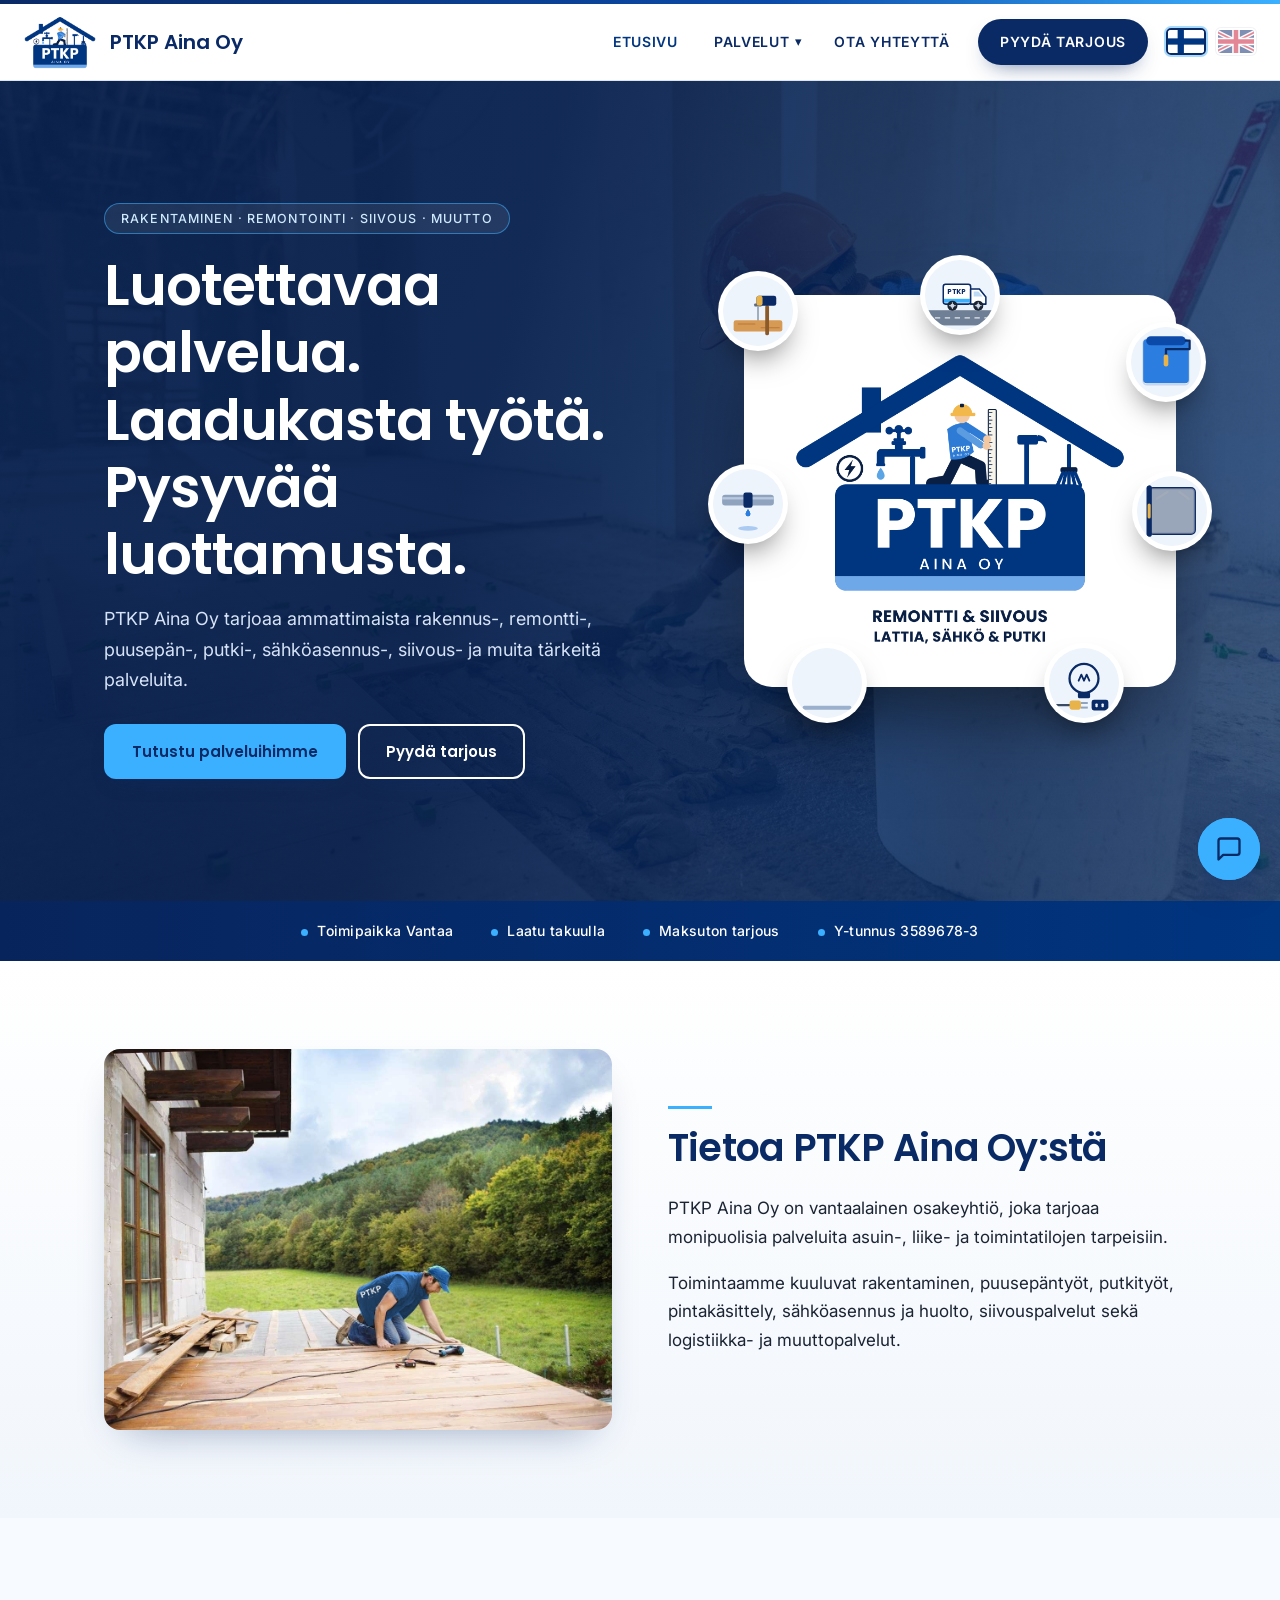
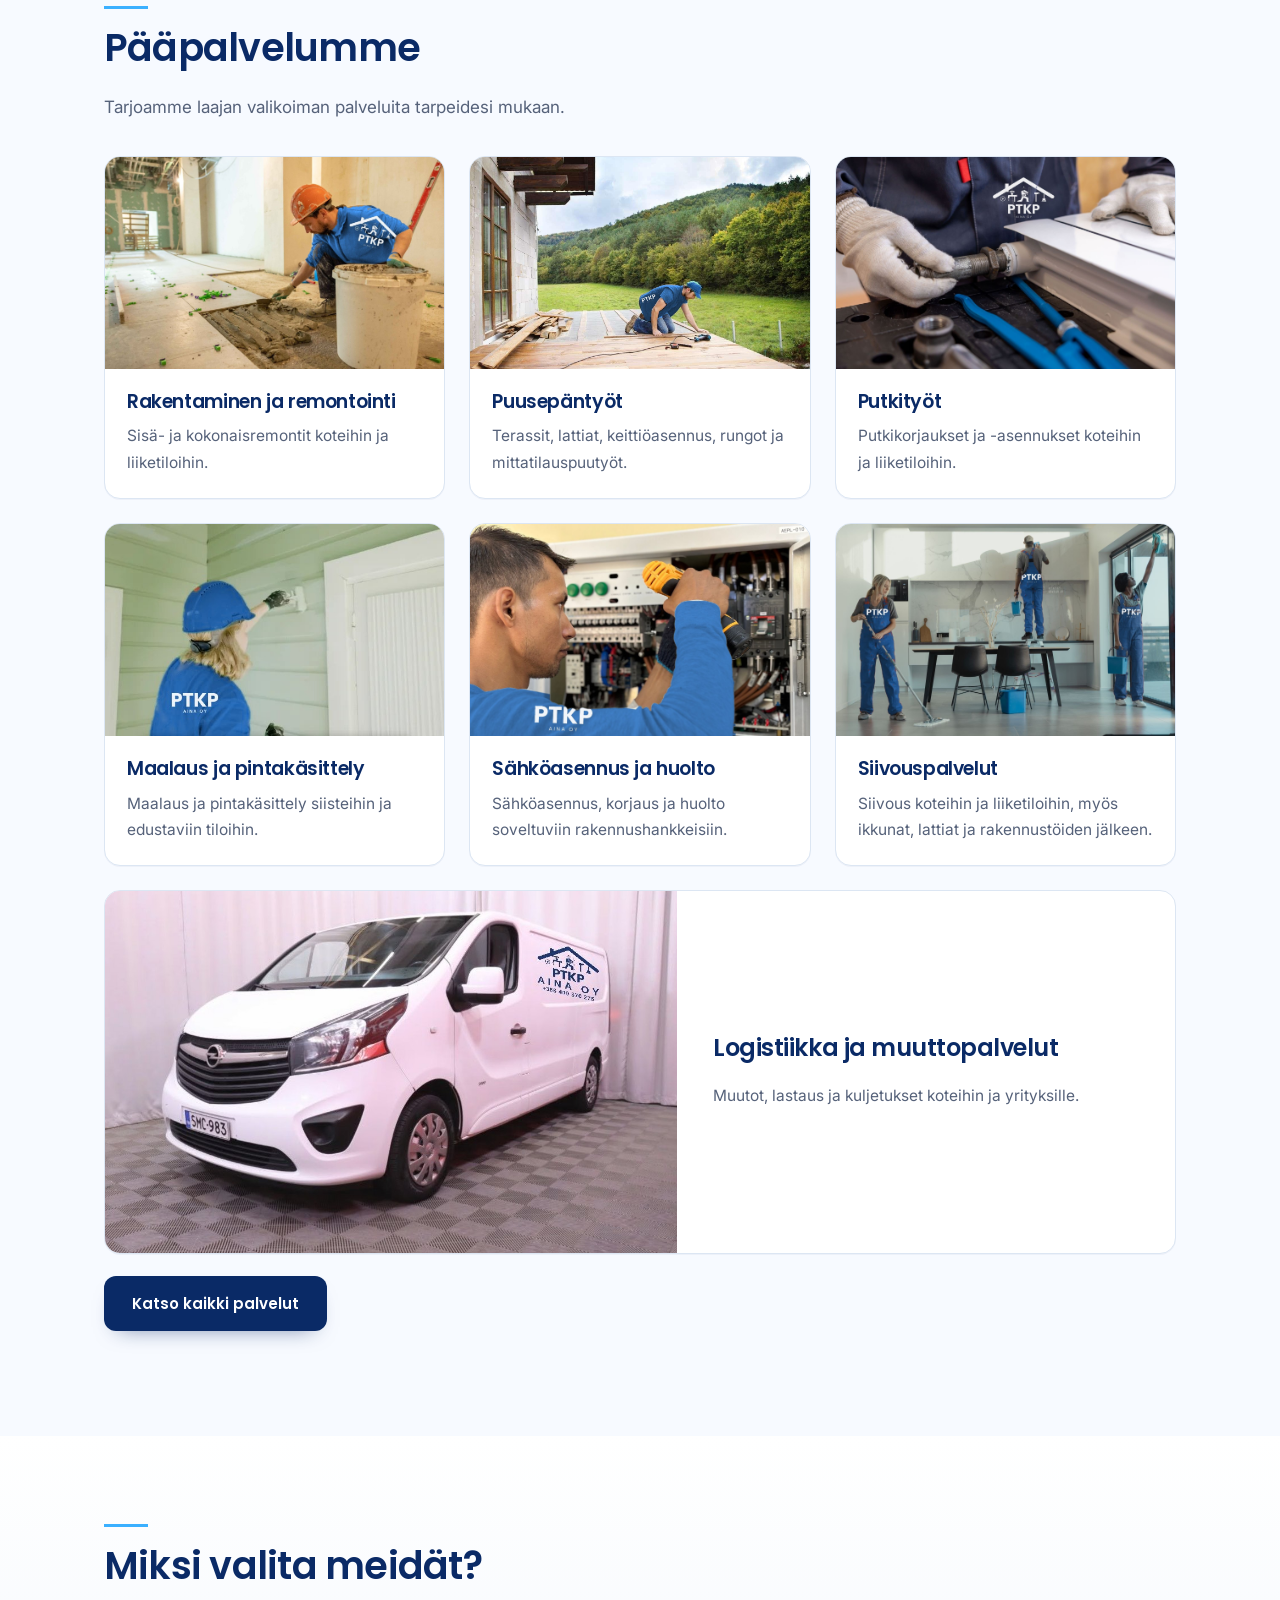
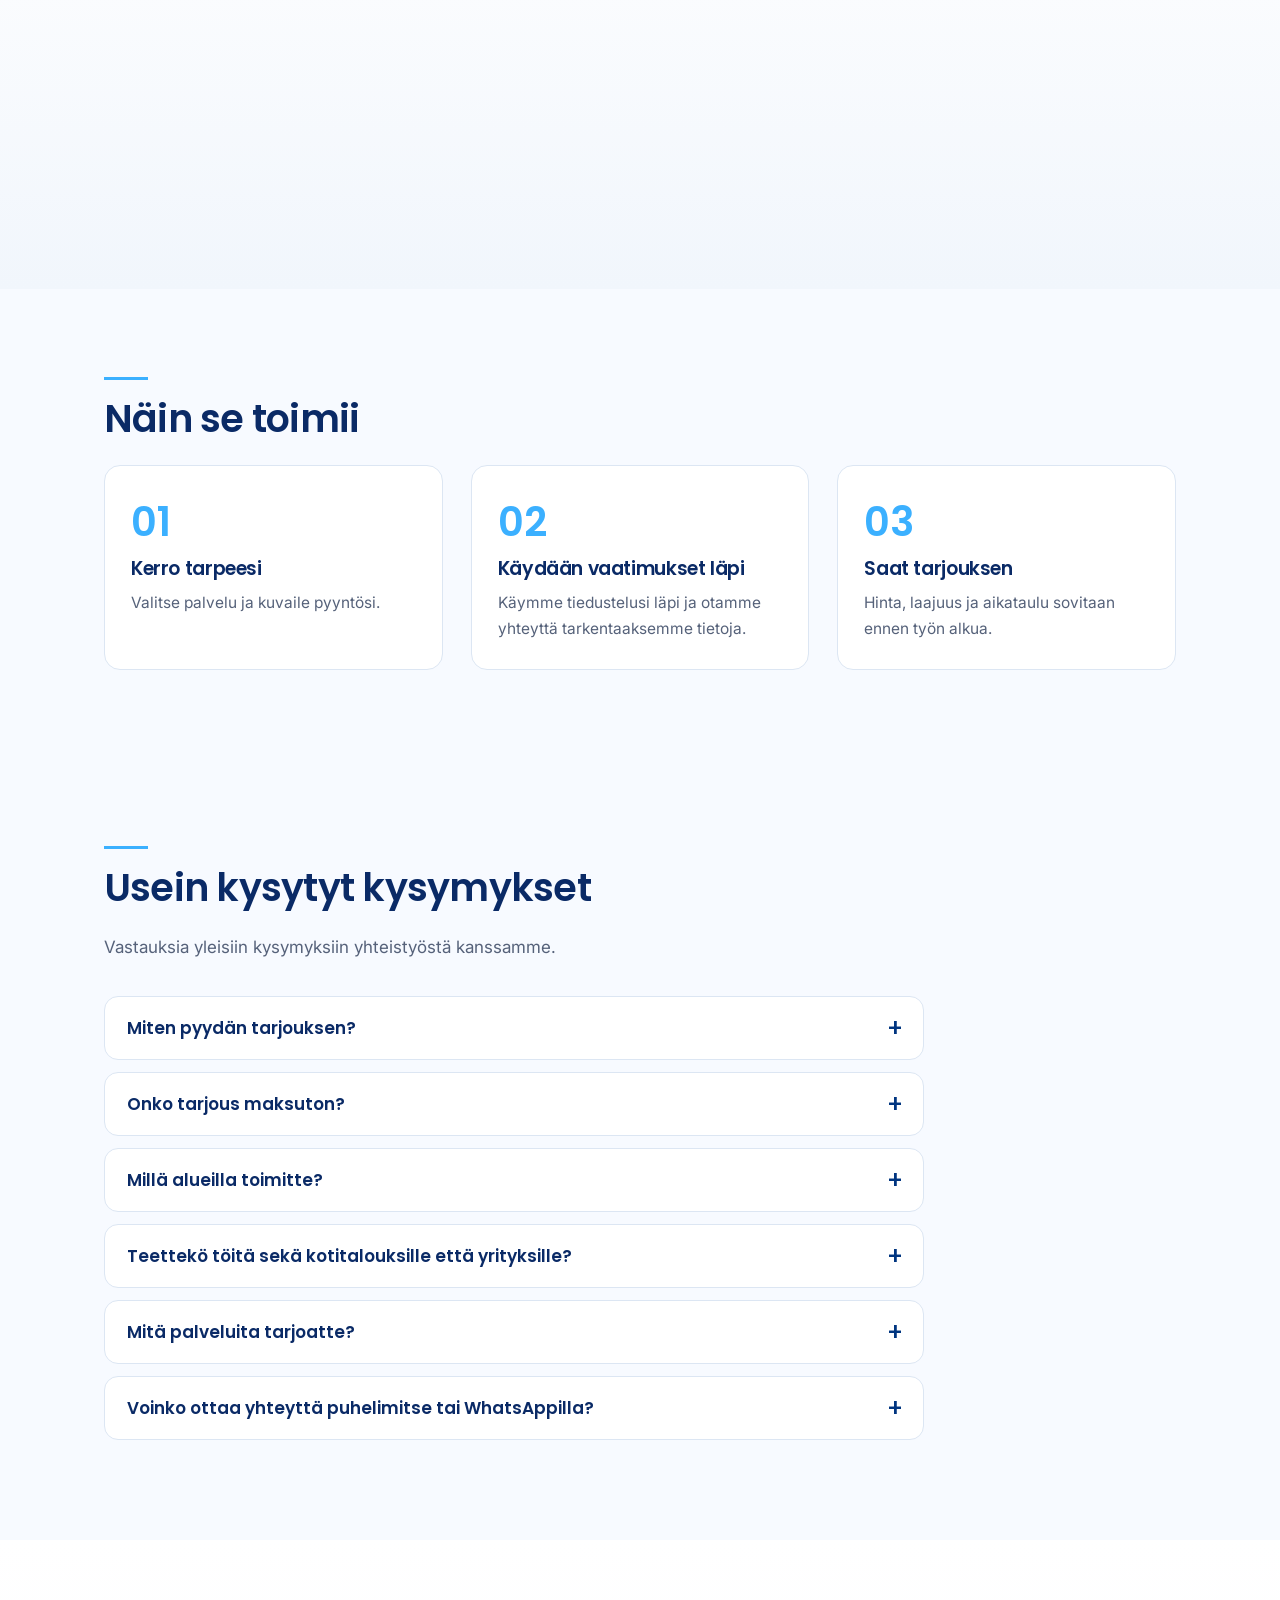
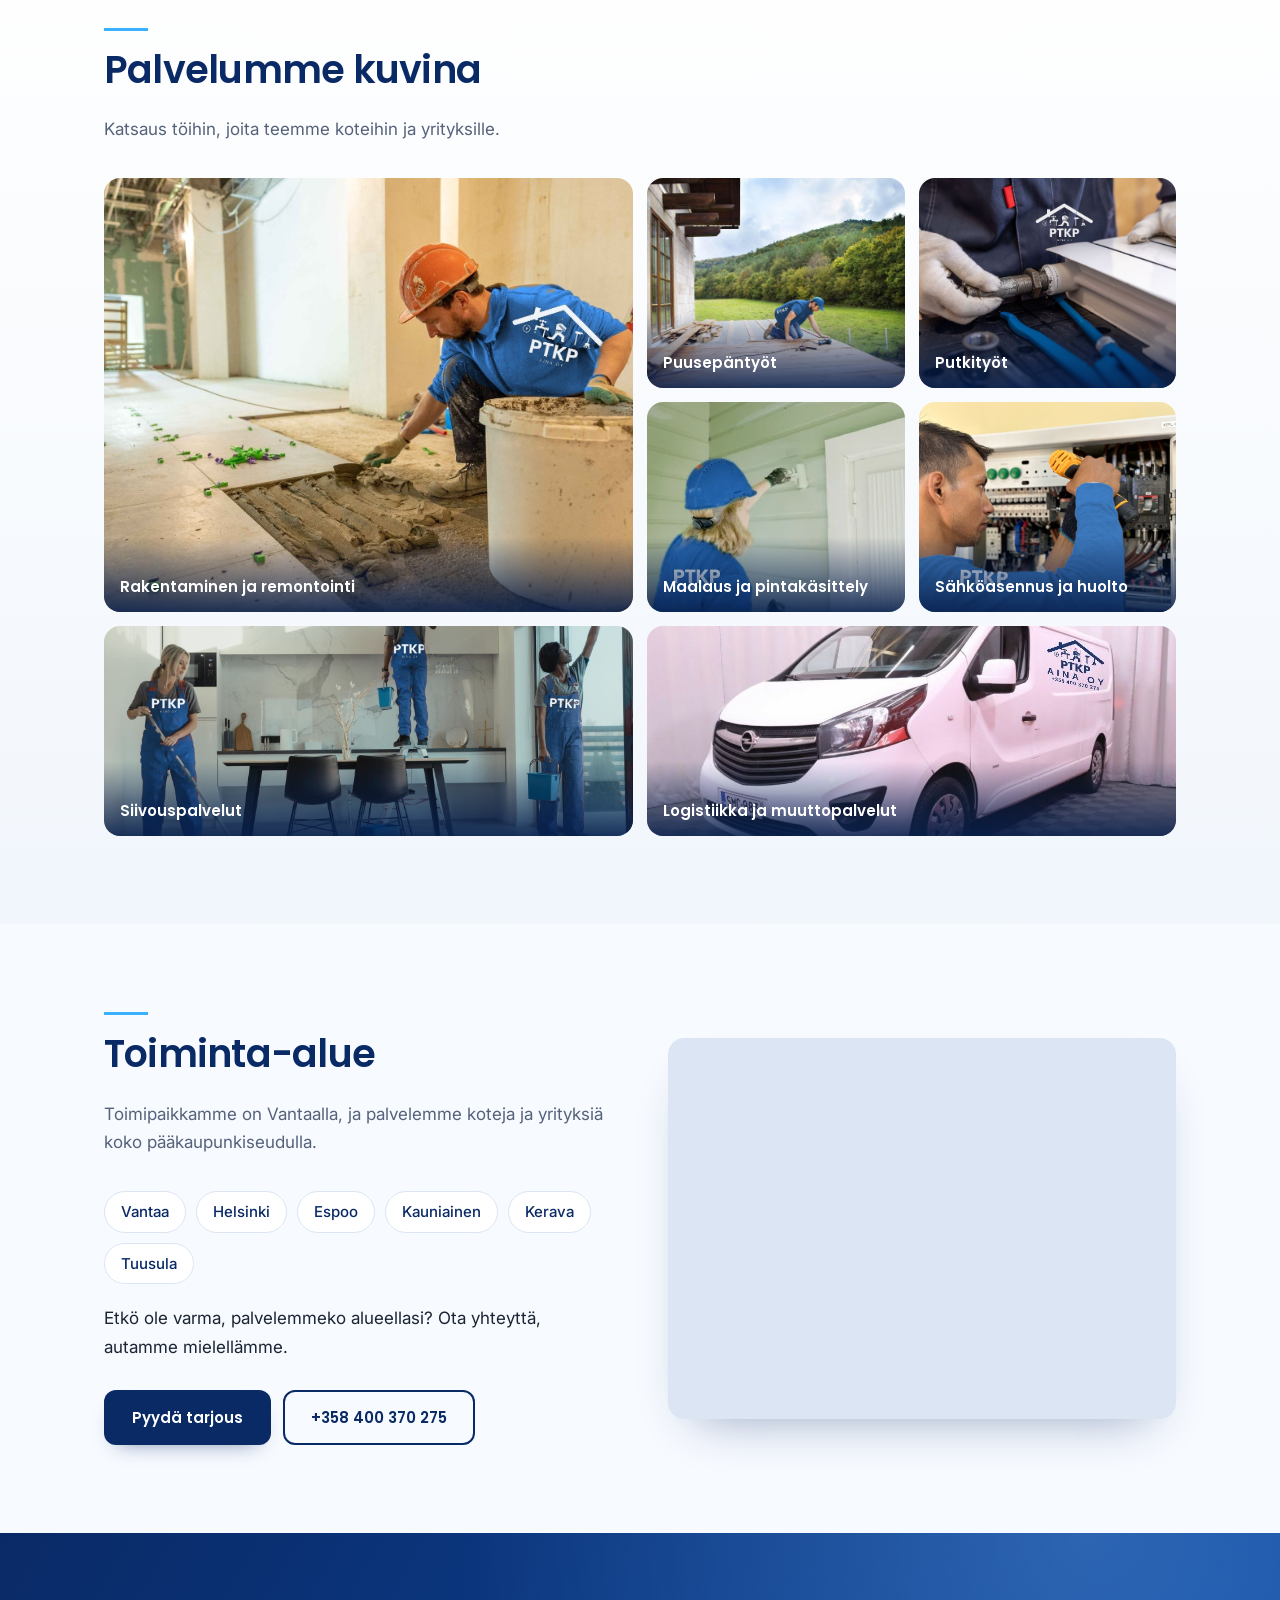
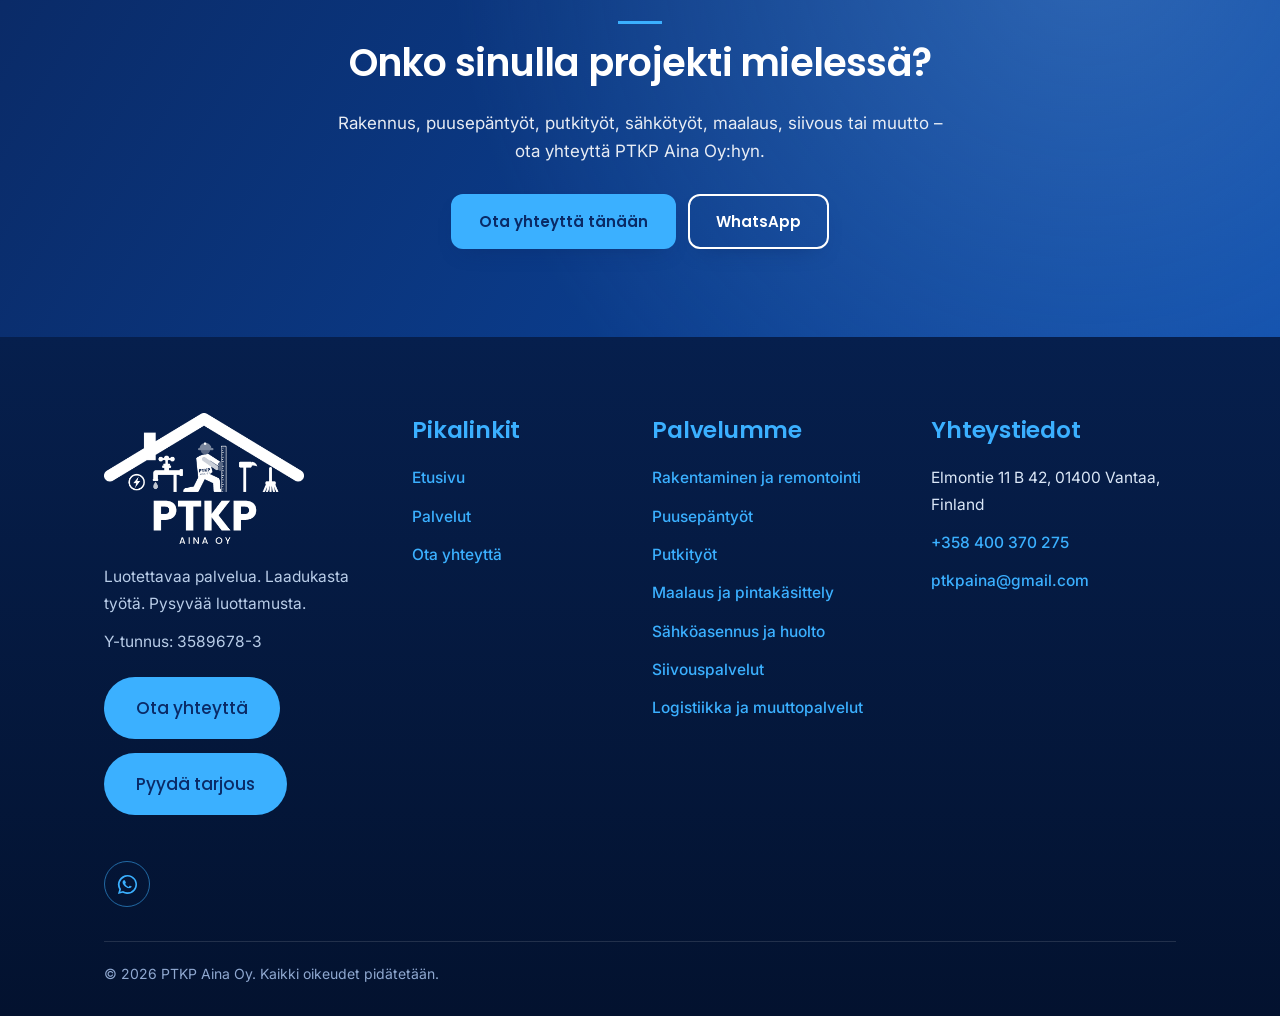
==== index.html @ 56deba2f "Header: back to white bar with blue text, keep uppercase menu, arrows and flag switch Co-Authored-By" ====
<!DOCTYPE html>
<html lang="en"><head><meta charset="utf-8"><meta name="viewport" content="width=device-width, initial-scale=1">
<title>Remontti ja siivous Vantaa – PTKP Aina Oy | Renovation &amp; Cleaning</title><meta name="description" content="PTKP Aina Oy tarjoaa remontti-, puusepän-, putki-, sähkö-, maalaus-, siivous- ja muuttopalveluita Vantaalla ja pääkaupunkiseudulla. Maksuton tarjous. Renovation, plumbing, electrical, cleaning and moving services in Vantaa, Finland.">
<link rel="preconnect" href="https://fonts.googleapis.com"><link rel="preconnect" href="https://fonts.gstatic.com" crossorigin>
<link rel="stylesheet" href="https://fonts.googleapis.com/css2?family=Inter:wght@400;500;600&family=Poppins:wght@500;600&display=swap">
<meta name="theme-color" content="#0A2A66"><script type="application/ld+json">{"@context":"https://schema.org","@type":"GeneralContractor","name":"PTKP Aina Oy","description":"Construction, renovation, carpentry, plumbing, electrical installation, painting and cleaning services in Vantaa, Finland.","telephone":"+358400370275","email":"ptkpaina@gmail.com","identifier":"3589678-3","address":{"@type":"PostalAddress","streetAddress":"Elmontie 11 B 42","postalCode":"01400","addressLocality":"Vantaa","addressCountry":"FI"},"areaServed":["Vantaa","Helsinki","Espoo","Kauniainen","Kerava","Tuusula"]}</script>
<meta property="og:type" content="website"><meta property="og:title" content="Remontti ja siivous Vantaa – PTKP Aina Oy | Renovation &amp; Cleaning"><meta property="og:description" content="PTKP Aina Oy tarjoaa remontti-, puusepän-, putki-, sähkö-, maalaus-, siivous- ja muuttopalveluita Vantaalla ja pääkaupunkiseudulla. Maksuton tarjous. Renovation, plumbing, electrical, cleaning and moving services in Vantaa, Finland."><meta property="og:image" content="images/ptkp-logo.png">
<script type="application/ld+json">{"@context": "https://schema.org", "@type": "FAQPage", "mainEntity": [{"@type": "Question", "name": "How do I request a quote?", "acceptedAnswer": {"@type": "Answer", "text": "Fill in the enquiry form, call us or message us on WhatsApp. We review your request and contact you to clarify the details."}}, {"@type": "Question", "name": "Is the quotation free?", "acceptedAnswer": {"@type": "Answer", "text": "Yes, quotations are free of charge. Pricing, scope and availability are agreed before work starts."}}, {"@type": "Question", "name": "Which areas do you serve?", "acceptedAnswer": {"@type": "Answer", "text": "We are based in Vantaa and serve homes and businesses across the Helsinki metropolitan area. Not sure about your location? Just ask."}}, {"@type": "Question", "name": "Do you work for homes and for businesses?", "acceptedAnswer": {"@type": "Answer", "text": "Yes. We carry out work for private homes as well as business premises."}}, {"@type": "Question", "name": "Which services do you offer?", "acceptedAnswer": {"@type": "Answer", "text": "Construction and renovation, carpentry, plumbing, painting and surface finishing, electrical installation and maintenance, cleaning services, and logistics and moving."}}, {"@type": "Question", "name": "Can I contact you by phone or WhatsApp?", "acceptedAnswer": {"@type": "Answer", "text": "Yes. You can call or message us on +358 400 370 275, or send an email to ptkpaina@gmail.com."}}]}</script><link rel="icon" href="images/ptkp-logo-icon.png" type="image/png"><link rel="stylesheet" href="css/style.css"></head><body><header class="site-header"><div class="wrap bar"><a class="brand" href="index.html"><img src="images/ptkp-logo-icon.png" alt="PTKP Aina Oy logo"><span>PTKP Aina Oy<small>Remontti, siivous &amp; muutto</small></span></a>
<button class="menu" aria-label="Menu" aria-expanded="false">☰</button>
<nav class="nav"><a href="index.html" class="on">Home</a><div class="dd"><a href="services.html">Services</a><button type="button" class="dd-b" aria-label="Services menu" aria-expanded="false">&#9662;</button><div class="dd-menu"><a href="construction.html">Construction &amp; Renovation</a><a href="carpentry.html">Carpentry</a><a href="plumbing.html">Plumbing</a><a href="painting.html">Painting &amp; Surface Finishing</a><a href="electrical.html">Electrical Installation &amp; Maintenance</a><a href="cleaning.html">Cleaning Services</a><a href="logistics.html">Logistics &amp; Moving</a></div></div><a href="contact.html">Contact Us</a><a class="hphone" href="tel:+358400370275">+358 400 370 275</a><a class="cta" href="contact.html">Request a Quote</a><span class="lang"><button type="button" data-lang="fi" aria-pressed="false" aria-label="Suomi" title="Suomi"><svg viewBox="0 0 36 22" preserveAspectRatio="xMidYMid slice" aria-hidden="true"><rect width="36" height="22" fill="#fff"/><rect x="10" width="6" height="22" fill="#003580"/><rect y="8" width="36" height="6" fill="#003580"/></svg></button><button type="button" data-lang="en" aria-pressed="true" aria-label="English" title="English"><svg viewBox="0 0 60 30" preserveAspectRatio="xMidYMid slice" aria-hidden="true"><rect width="60" height="30" fill="#012169"/><path d="M0 0l60 30M60 0L0 30" stroke="#fff" stroke-width="6"/><path d="M0 0l60 30M60 0L0 30" stroke="#C8102E" stroke-width="2.4"/><path d="M30 0v30M0 15h60" stroke="#fff" stroke-width="10"/><path d="M30 0v30M0 15h60" stroke="#C8102E" stroke-width="6"/></svg></button></span></nav></div></header>
<main><div class="hero-logo"><div class="wrap hl-grid"><div class="hl-text"><span class="eyebrow">Construction · Renovation · Cleaning · Moving</span><h1>Reliable Services. Quality Work. Lasting Trust.</h1><p>PTKP Aina Oy provides professional construction, renovation, carpentry, plumbing, electrical installation, cleaning and other essential services.</p><div class="btns"><a class="btn g" href="services.html">Explore Our Services</a><a class="btn o" href="contact.html">Request a Quote</a></div></div><div class="hl-stage"><span class="hl-glow"></span><div class="hl-card"><img class="logo-hero" src="images/ptkp-logo.png" alt="PTKP Aina Oy logo"></div><span class="hl-tile t1"><svg viewBox="-6 -6 92 92" aria-hidden="true"><g class="m"><g class="a cp-nail"><rect x="35" y="30" width="10" height="4" rx="1.2" fill="#5d6b80"/><rect x="38.8" y="33" width="2.4" height="21" fill="#9aa8bb"/></g>
<rect x="8" y="52" width="64" height="15" rx="3" fill="#d79a55"/><path d="M14 57h22M44 62h24" stroke="#b9783b" stroke-width="1.4" stroke-linecap="round"/>
<g class="a cp-ham"><rect x="49.5" y="32" width="5" height="40" rx="2.5" fill="#8a5a2b"/><rect x="38" y="20" width="26" height="13" rx="3" fill="#0A2A66"/><rect x="38" y="20" width="8" height="13" rx="3" fill="#E8B34B"/></g></g></svg></span><span class="hl-tile t2"><svg viewBox="-6 -6 92 92" aria-hidden="true"><g class="m"><rect x="10" y="10" width="60" height="60" rx="5" fill="#f6f8fc" stroke="#c9d6ea" stroke-width="2"/>
<rect class="a pt-fill" x="10" y="10" width="60" height="58" rx="5" fill="#2b7de0"/>
<g class="a pt-roll"><rect x="14" y="6" width="52" height="12" rx="6" fill="#0b4aa8"/><path d="M66 12h5v11H40v7" fill="none" stroke="#0A2A66" stroke-width="3" stroke-linecap="round" stroke-linejoin="round"/><rect x="37" y="30" width="6" height="16" rx="3" fill="#E8B34B"/></g></g></svg></span><span class="hl-tile t3"><svg viewBox="-6 -6 92 92" aria-hidden="true"><g class="m"><g class="a pl-leak"><ellipse cx="40" cy="72" rx="13" ry="3" fill="#2b7de0" opacity=".35"/>
<path class="a pl-d1" d="M40 47c0 0-3 4-3 6.2a3 3 0 0 0 6 0c0-2.2-3-6.2-3-6.2z" fill="#2b7de0"/><path class="a pl-d2" d="M40 47c0 0-3 4-3 6.2a3 3 0 0 0 6 0c0-2.2-3-6.2-3-6.2z" fill="#2b7de0"/><path class="a pl-d3" d="M40 47c0 0-3 4-3 6.2a3 3 0 0 0 6 0c0-2.2-3-6.2-3-6.2z" fill="#2b7de0"/></g>
<rect x="6" y="28" width="68" height="14" rx="4" fill="#8fa3be"/><rect x="6" y="31" width="68" height="3" fill="#b8c8de"/><rect x="34" y="25" width="12" height="20" rx="3" fill="#0A2A66"/>
<g class="a pl-wr"><rect x="36.5" y="6" width="7" height="29" rx="3.5" fill="#E8B34B"/><circle cx="40" cy="35" r="9" fill="#E8B34B"/><circle cx="40" cy="35" r="3.6" fill="#eef4fc"/></g>
<path class="a pl-ck" d="M24 58l11 11 22-24" fill="none" stroke="#1fa855" stroke-width="7" stroke-linecap="round" stroke-linejoin="round"/></g></svg></span><span class="hl-tile t4"><svg viewBox="-6 -6 92 92" aria-hidden="true"><g class="m"><rect x="10" y="10" width="60" height="60" rx="5" fill="#cfe3fa" stroke="#0A2A66" stroke-width="3"/><path d="M20 24l14-9M50 15l12 9" stroke="#fff" stroke-width="3" stroke-linecap="round" opacity=".8"/>
<rect class="a cl-dirt" x="10" y="10" width="60" height="60" rx="5" fill="#8c97a8" opacity=".8"/>
<g class="a cl-sq"><rect x="6.5" y="6" width="7" height="68" rx="3.5" fill="#0A2A66"/><rect x="8" y="30" width="4" height="20" rx="2" fill="#E8B34B"/></g>
<path class="a cl-s1" d="M26 18l2.8 7.2 7.2 2.8-7.2 2.8-2.8 7.2-2.8-7.2-7.2-2.8 7.2-2.8z" fill="#E8B34B"/><path class="a cl-s2" d="M54 39l3.6 9.4 9.4 3.6-9.4 3.6-3.6 9.4-3.6-9.4-9.4-3.6 9.4-3.6z" fill="#E8B34B"/><path class="a cl-s3" d="M56 17l2.0 5.0 5.0 2.0-5.0 2.0-2.0 5.0-2.0-5.0-5.0-2.0 5.0-2.0z" fill="#fff"/></g></svg></span><span class="hl-tile t5"><svg viewBox="-6 -6 92 92" aria-hidden="true"><g class="m"><rect x="8" y="70" width="64" height="5" rx="2" fill="#9ab0cc"/><rect class="a br b0" x="14" y="60" width="16" height="9" rx="1.5" fill="#d4694a"/><rect class="a br b1" x="31.5" y="60" width="16" height="9" rx="1.5" fill="#d4694a"/><rect class="a br b2" x="49" y="60" width="16" height="9" rx="1.5" fill="#d4694a"/><rect class="a br b3" x="14" y="50" width="7.5" height="9" rx="1.5" fill="#d4694a"/><rect class="a br b4" x="22.5" y="50" width="16" height="9" rx="1.5" fill="#d4694a"/><rect class="a br b5" x="40" y="50" width="16" height="9" rx="1.5" fill="#d4694a"/><rect class="a br b6" x="57.5" y="50" width="8.5" height="9" rx="1.5" fill="#d4694a"/><rect class="a br b7" x="14" y="40" width="16" height="9" rx="1.5" fill="#d4694a"/><rect class="a br b8" x="31.5" y="40" width="16" height="9" rx="1.5" fill="#d4694a"/><rect class="a br b9" x="49" y="40" width="16" height="9" rx="1.5" fill="#d4694a"/><path class="a rn-roof" d="M9 41L40 14l31 27z" fill="#0A2A66" stroke="#0A2A66" stroke-width="2" stroke-linejoin="round"/><rect class="a rn-door" x="35" y="52" width="10" height="18" rx="2" fill="#E8B34B"/></g></svg></span><span class="hl-tile t6"><svg viewBox="-6 -6 92 92" aria-hidden="true"><g class="m"><circle class="a el-glow" cx="40" cy="34" r="29" fill="#ffe27a" opacity="0"/>
<g class="a el-rays" stroke="#E8B34B" stroke-width="3" stroke-linecap="round" clip-path="inset(0)"><line x1="40" y1="34" x2="67.0" y2="34.0"/><line x1="40" y1="34" x2="63.4" y2="47.5"/><line x1="40" y1="34" x2="53.5" y2="57.4"/><line x1="40" y1="34" x2="40.0" y2="61.0"/><line x1="40" y1="34" x2="26.5" y2="57.4"/><line x1="40" y1="34" x2="16.6" y2="47.5"/><line x1="40" y1="34" x2="13.0" y2="34.0"/><line x1="40" y1="34" x2="16.6" y2="20.5"/><line x1="40" y1="34" x2="26.5" y2="10.6"/><line x1="40" y1="34" x2="40.0" y2="7.0"/><line x1="40" y1="34" x2="53.5" y2="10.6"/><line x1="40" y1="34" x2="63.4" y2="20.5"/></g>
<circle cx="40" cy="34" r="19" fill="#eef4fc" stroke="#0A2A66" stroke-width="3"/><circle class="a el-on" cx="40" cy="34" r="19" fill="#ffd84d"/>
<path d="M33 37l3.5-8 3.5 8 3.5-8 3.5 8" fill="none" stroke="#0A2A66" stroke-width="2.4" stroke-linecap="round" stroke-linejoin="round"/>
<rect x="32" y="52" width="16" height="8" rx="2" fill="#0A2A66"/>
<rect x="50" y="62" width="22" height="14" rx="3" fill="#0A2A66"/><rect x="55" y="67" width="3" height="5" rx="1" fill="#eef4fc"/><rect x="63" y="67" width="3" height="5" rx="1" fill="#eef4fc"/>
<g class="a el-plug"><path d="M-12 69H21" stroke="#3b4a63" stroke-width="3" stroke-linecap="round"/><rect x="21" y="63" width="15" height="12" rx="3" fill="#E8B34B"/><rect x="36" y="65" width="9" height="2.6" fill="#8fa3be"/><rect x="36" y="71" width="9" height="2.6" fill="#8fa3be"/></g>
<path class="a el-spark" d="M52 66l3-6 1 5 5-3-3 6 3 1-6 2z" fill="#E8B34B"/></g></svg></span><span class="hl-tile t7"><svg viewBox="-6 -6 92 92" aria-hidden="true"><g class="m">
<path class="a lg-speed" d="M-4 36h12M-6 44h10M-3 52h9" stroke="#9db6d6" stroke-width="2" stroke-linecap="round" fill="none"/>
<rect x="-6" y="60" width="92" height="20" fill="#6f7f96"/><path d="M-6 70h92" stroke="#fff" stroke-width="1.6" stroke-dasharray="7 6" opacity=".8"/>
<g class="a lg-van"><g transform="translate(12 0)">
<g class="a lg-box lg-b1"><rect x="13" y="38" width="11" height="11" rx="1.2" fill="#d9a066" stroke="#b9783b" stroke-width="1.2"/><path d="M18.5 38v11" stroke="#b9783b" stroke-width="1.4"/></g>
<g class="a lg-box lg-b2"><rect x="13" y="34" width="10" height="15" rx="1.2" fill="#e2b27b" stroke="#b9783b" stroke-width="1.2"/><path d="M18 34v15" stroke="#b9783b" stroke-width="1.4"/></g>
<rect x="6" y="26" width="36" height="26" rx="3" fill="#fff" stroke="#0A2A66" stroke-width="2"/>
<rect x="7" y="45" width="34" height="5" fill="#3bb0ff"/>
<text x="24" y="39" text-anchor="middle" font-family="Poppins,Arial,sans-serif" font-weight="700" font-size="9" fill="#0A2A66">PTKP</text>
<path d="M42 32h11.5l8.5 10.5V52H42z" fill="#fff" stroke="#0A2A66" stroke-width="2" stroke-linejoin="round"/>
<path d="M46 35.5h6.2l5.4 6.6H46z" fill="#bcd9f5"/>
<g class="a lg-w"><circle cx="18" cy="54" r="6.6" fill="#1b2433"/><circle cx="18" cy="54" r="2.6" fill="#cfd8e6"/><path d="M18 49.5v9M13.5 54h9" stroke="#cfd8e6" stroke-width="1.2"/></g>
<g class="a lg-w"><circle cx="52" cy="54" r="6.6" fill="#1b2433"/><circle cx="52" cy="54" r="2.6" fill="#cfd8e6"/><path d="M52 49.5v9M47.5 54h9" stroke="#cfd8e6" stroke-width="1.2"/></g>
</g></g></g></svg></span></div></div></div>
<div class="trust"><div class="wrap"><span>Based in Vantaa</span><span>Quality guaranteed</span><span>Free quotation</span><span>Business ID 3589678-3</span></div></div>
<section class="alt"><div class="wrap split"><img src="images/carpentry.jpg" alt="Carpenter building a terrace" loading="lazy"><div><h2>About PTKP Aina Oy</h2>
<p>PTKP Aina Oy is a Finnish limited liability company based in Vantaa, offering a diverse range of services to support residential, commercial and operational needs.</p>
<p>Our activities include construction, carpentry, plumbing, surface finishing, electrical installation and maintenance, cleaning services, and logistics and moving services.</p></div></div></section>
<section><div class="wrap"><h2>Our Main Services</h2><p class="lead">We provide a wide range of services to meet your needs.</p><div class="cards"><a class="card" href="construction.html" style="text-decoration:none"><img src="images/renovation.jpg" alt="Construction & Renovation" loading="lazy"><div class="body"><h3>Construction & Renovation</h3><p>Interior and full-home renovation for homes and business premises.</p></div></a><a class="card" href="carpentry.html" style="text-decoration:none"><img src="images/carpentry.jpg" alt="Carpentry" loading="lazy"><div class="body"><h3>Carpentry</h3><p>Terraces, decking, flooring, kitchen installation, framing and custom woodwork.</p></div></a><a class="card" href="plumbing.html" style="text-decoration:none"><img src="images/plumbing.jpg" alt="Plumbing" loading="lazy"><div class="body"><h3>Plumbing</h3><p>Plumbing repairs and installations for homes and business premises.</p></div></a><a class="card" href="painting.html" style="text-decoration:none"><img src="images/painting.jpg" alt="Painting" loading="lazy"><div class="body"><h3>Painting & Surface Finishing</h3><p>Painting and surface treatment for clean, well-presented spaces.</p></div></a><a class="card" href="electrical.html" style="text-decoration:none"><img src="images/electrical.jpg" alt="Electrical" loading="lazy"><div class="body"><h3>Electrical Installation & Maintenance</h3><p>Electrical installation, repair and maintenance for suitable building projects.</p></div></a><a class="card" href="cleaning.html" style="text-decoration:none"><img src="images/cleaning.jpg" alt="Cleaning" loading="lazy"><div class="body"><h3>Cleaning Services</h3><p>Cleaning for residential and commercial spaces, including windows, floors and after construction.</p></div></a><a class="card wide" href="logistics.html" style="text-decoration:none"><img src="images/logistics.jpg" alt="PTKP Aina Oy moving van" loading="lazy"><div class="body"><h3>Logistics &amp; Moving</h3><p>Moving, loading and transport for homes and businesses.</p></div></a></div><p style="margin-top:22px"><a class="btn n" href="services.html">View all services</a></p></div></section>
<section class="alt"><div class="wrap"><h2>Why Work With Us?</h2><div class="feat">
<div><h3>Diverse Services</h3><p>Many service categories under one company.</p></div>
<div><h3>Quality-Focused Work</h3><p>Emphasis on workmanship and attention to detail.</p></div>
<div><h3>Customer-Oriented</h3><p>Services and discussions tailored to your needs.</p></div>
<div><h3>Convenient Enquiries</h3><p>Contact us through a simple online form, phone or WhatsApp.</p></div></div></div></section>
<section><div class="wrap"><h2>How It Works</h2><div class="steps"><div><h3>Tell Us What You Need</h3><p>Choose a service and describe your request.</p></div><div><h3>Discuss Your Requirements</h3><p>We review your enquiry and contact you to clarify details.</p></div><div><h3>Receive a Proposal</h3><p>Pricing, scope and availability are agreed before work starts.</p></div></div></div></section>
<section id="faq"><div class="wrap faq"><h2>Frequently Asked Questions</h2><p class="lead">Answers to common questions about working with us.</p><details><summary>How do I request a quote?</summary><p>Fill in the enquiry form, call us or message us on WhatsApp. We review your request and contact you to clarify the details.</p></details><details><summary>Is the quotation free?</summary><p>Yes, quotations are free of charge. Pricing, scope and availability are agreed before work starts.</p></details><details><summary>Which areas do you serve?</summary><p>We are based in Vantaa and serve homes and businesses across the Helsinki metropolitan area. Not sure about your location? Just ask.</p></details><details><summary>Do you work for homes and for businesses?</summary><p>Yes. We carry out work for private homes as well as business premises.</p></details><details><summary>Which services do you offer?</summary><p>Construction and renovation, carpentry, plumbing, painting and surface finishing, electrical installation and maintenance, cleaning services, and logistics and moving.</p></details><details><summary>Can I contact you by phone or WhatsApp?</summary><p>Yes. You can call or message us on +358 400 370 275, or send an email to ptkpaina@gmail.com.</p></details></div></section>
<section class="alt" id="gallery"><div class="wrap"><h2>Our Services in Pictures</h2><p class="lead">A look at the kind of work we do for homes and businesses.</p><div class="gallery"><button type="button" class="g-item"><img src="images/renovation.jpg" alt="Construction and renovation" loading="lazy"><span>Construction & Renovation</span></button><button type="button" class="g-item"><img src="images/carpentry.jpg" alt="Carpentry" loading="lazy"><span>Carpentry</span></button><button type="button" class="g-item"><img src="images/plumbing.jpg" alt="Plumbing" loading="lazy"><span>Plumbing</span></button><button type="button" class="g-item"><img src="images/painting.jpg" alt="Painting" loading="lazy"><span>Painting & Surface Finishing</span></button><button type="button" class="g-item"><img src="images/electrical.jpg" alt="Electrical" loading="lazy"><span>Electrical Installation & Maintenance</span></button><button type="button" class="g-item"><img src="images/cleaning.jpg" alt="Cleaning" loading="lazy"><span>Cleaning Services</span></button><button type="button" class="g-item wide"><img src="images/logistics.jpg" alt="PTKP Aina Oy moving van" loading="lazy"><span>Logistics &amp; Moving</span></button></div></div></section>
<section id="area"><div class="wrap split"><div><h2>Service Area</h2><p class="lead">Based in Vantaa, we serve homes and businesses across the Helsinki metropolitan area.</p><ul class="chips"><li>Vantaa</li><li>Helsinki</li><li>Espoo</li><li>Kauniainen</li><li>Kerava</li><li>Tuusula</li></ul><p>Not sure we cover your location? Contact us and we will gladly help.</p><div class="btns"><a class="btn n" href="contact.html">Request a Quote</a><a class="btn o2" href="tel:+358400370275">+358 400 370 275</a></div></div><div class="map"><iframe title="PTKP Aina Oy, Vantaa" loading="lazy" referrerpolicy="no-referrer-when-downgrade" src="https://www.google.com/maps?q=Elmontie+11+B+42+01400+Vantaa&amp;output=embed"></iframe></div></div></section>
<dialog class="lb"><button type="button" class="x" aria-label="Close">&times;</button><img alt=""><p></p></dialog>
<section class="band"><div class="wrap"><h2>Have a Project in Mind?</h2><p>Construction, carpentry, plumbing, electrical work, painting, cleaning or moving – contact PTKP Aina Oy.</p><div class="btns" style="justify-content:center"><a class="btn g" href="contact.html">Contact Us Today</a><a class="btn o" data-wa target="_blank" rel="noopener" href="#">WhatsApp</a><a class="btn o" data-fb target="_blank" rel="noopener" href="#">Facebook</a><a class="btn o" data-ig target="_blank" rel="noopener" href="#">Instagram</a></div></div></section></main><footer class="site-footer"><div class="wrap">
<div class="ft-grid">
<div class="ft-brand"><img class="ft-logo" src="images/ptkp-logo-white.png" alt="PTKP Aina Oy"><p>Reliable Services. Quality Work. Lasting Trust.</p><p>Business ID: 3589678-3</p><div class="ft-btns"><a class="btn g ft-cta" href="contact.html">Contact Us</a><a class="btn g ft-cta" href="contact.html#enquiry">Request a Quote</a></div></div>
<div><h4>Quick Links</h4><p><a href="index.html">Home</a></p><p><a href="services.html">Services</a></p><p><a href="contact.html">Contact Us</a></p></div>
<div><h4>Our Services</h4><p><a href="construction.html">Construction &amp; Renovation</a></p><p><a href="carpentry.html">Carpentry</a></p><p><a href="plumbing.html">Plumbing</a></p><p><a href="painting.html">Painting &amp; Surface Finishing</a></p><p><a href="electrical.html">Electrical Installation &amp; Maintenance</a></p><p><a href="cleaning.html">Cleaning Services</a></p><p><a href="logistics.html">Logistics &amp; Moving</a></p></div>
<div><h4>Contact</h4><p>Elmontie 11 B 42, 01400 Vantaa, Finland</p><p><a href="tel:+358400370275">+358 400 370 275</a></p><p><a href="mailto:ptkpaina@gmail.com">ptkpaina@gmail.com</a></p></div>
</div>
<div class="ft-social"><a data-fb target="_blank" rel="noopener" href="#" aria-label="Facebook"><svg viewBox="0 0 24 24" fill="currentColor" aria-hidden="true"><path d="M13.5 22v-8.2h2.8l.5-3.3h-3.3V8.4c0-.9.4-1.7 1.8-1.7h1.6V3.8c-.3 0-1.3-.2-2.4-.2-2.5 0-4.1 1.5-4.1 4.2v2.7H7.6v3.3h2.8V22z"/></svg></a><a data-ig target="_blank" rel="noopener" href="#" aria-label="Instagram"><svg viewBox="0 0 24 24" fill="none" stroke="currentColor" stroke-width="2" stroke-linecap="round" stroke-linejoin="round" aria-hidden="true"><rect x="3" y="3" width="18" height="18" rx="5"/><circle cx="12" cy="12" r="4"/><circle cx="17.4" cy="6.6" r="1" fill="currentColor" stroke="none"/></svg></a><a data-wa target="_blank" rel="noopener" href="#" aria-label="WhatsApp"><svg viewBox="0 0 24 24" fill="currentColor" aria-hidden="true"><path d="M12 2a10 10 0 0 0-8.6 15.1L2 22l5-1.3A10 10 0 1 0 12 2zm0 18.2c-1.5 0-3-.4-4.2-1.2l-.3-.2-3 .8.8-2.9-.2-.3A8.2 8.2 0 1 1 12 20.2zm4.5-6.1c-.2-.1-1.5-.7-1.7-.8-.2-.1-.4-.1-.6.1l-.8 1c-.1.2-.3.2-.5.1a6.7 6.7 0 0 1-3.3-2.9c-.2-.4.2-.4.7-1.3.1-.2 0-.3 0-.5l-.8-1.8c-.2-.5-.4-.4-.6-.4h-.5c-.2 0-.5.1-.7.3-.8.8-1 1.7-.7 2.7.5 1.5 1.7 3 3.3 4 1.9 1.2 3 1.4 4.2 1.1.8-.2 1.7-.9 1.9-1.6.1-.5.1-.9 0-1z"/></svg></a></div>
<div class="copy">© 2026 PTKP Aina Oy. All rights reserved.</div>
</div></footer><a class="wa-float" data-wa target="_blank" rel="noopener" href="#" aria-label="WhatsApp">WhatsApp</a><nav class="callbar" aria-label="Quick contact"><a href="tel:+358400370275">Call</a><a data-wa target="_blank" rel="noopener" href="#">WhatsApp</a><a class="q" href="contact.html">Quote</a></nav><script src="js/main.js"></script></body></html>
---- css/style.css ----
:root{--navy:#0A2A66;--green:#003580;--gold:#E8B34B;--off:#F4F8FD;--char:#1b2433;--mute:#56627a;--line:#dce6f3}
*{box-sizing:border-box}
html{scroll-behavior:smooth}
body{margin:0;font:400 17px/1.7 Inter,system-ui,sans-serif;color:var(--char);background:#f6f9fd;-webkit-font-smoothing:antialiased}
h1,h2,h3,h4{font-family:Poppins,Inter,sans-serif;font-weight:600;line-height:1.2;letter-spacing:-.01em;margin:0 0 .5em;color:var(--navy)}
img{max-width:100%;display:block}a{color:inherit}
.wrap{max-width:1120px;margin:0 auto;padding:0 24px}
/* header */
.site-header{background:rgba(255,255,255,.96);backdrop-filter:blur(8px);border-bottom:1px solid var(--line);position:sticky;top:0;z-index:20}
.bar{display:flex;align-items:center;justify-content:space-between;height:72px}
.brand{display:flex;align-items:center;gap:10px;font:600 19px Poppins,sans-serif;color:var(--navy);text-decoration:none}.brand img{height:48px;width:auto}
.nav{display:flex;gap:4px;align-items:center}
.nav a{padding:8px 14px;text-decoration:none;font-weight:500;font-size:15px;color:var(--mute);border-radius:8px;transition:.2s}
.nav a:hover{color:var(--navy)}
.nav a.on{color:var(--navy);box-shadow:inset 0 -2px var(--green);border-radius:0}
.nav a.cta{background:var(--navy);color:#fff;margin-left:6px}.nav a.cta:hover{background:var(--green)}
.menu{display:none;background:none;border:1px solid var(--line);border-radius:8px;padding:8px 12px;font-size:18px}
.lang{display:flex;gap:4px;margin-left:10px}.lang button{border:1px solid var(--line);background:#fff;border-radius:99px;padding:6px 12px;font:600 13px Inter,sans-serif;cursor:pointer;color:var(--mute)}
.lang button[aria-pressed="true"]{background:var(--navy);color:#fff;border-color:var(--navy)}
@media(max-width:820px){.menu{display:block}.nav{display:none;position:absolute;left:0;right:0;top:72px;background:#fff;flex-direction:column;align-items:stretch;padding:12px 24px 18px;border-bottom:1px solid var(--line)}.nav.open{display:flex}.nav a.on{box-shadow:none;color:var(--green)}.nav a.cta{margin:6px 0;text-align:center}.lang{margin:8px 0 0}}
/* buttons */
.btn{display:inline-block;padding:14px 26px;border-radius:10px;font:600 15px Poppins,sans-serif;text-decoration:none;border:2px solid transparent;cursor:pointer;transition:.2s}
.btn.g{background:var(--green);color:#fff}.btn.g:hover{background:#00276b}
.btn.n{background:var(--navy);color:#fff}.btn.n:hover{background:#061a45}
.btn.o{border-color:#fff;color:#fff}.btn.o:hover{background:#fff;color:var(--navy)}
.btns{display:flex;gap:12px;flex-wrap:wrap;margin-top:28px}
/* heroes */
.hero{color:#fff;background:linear-gradient(100deg,rgba(8,36,92,.95) 30%,rgba(0,53,128,.62)),var(--img) center/cover;padding:110px 0}
.hero h1{color:#fff;font-size:clamp(34px,6vw,56px);max-width:16ch}.hero p{max-width:56ch;font-size:19px;opacity:.95}
.page-hero{padding:84px 0}.page-hero h1{font-size:clamp(32px,5vw,46px)}
.hero-logo{min-height:calc(100vh - 72px);min-height:calc(100svh - 72px);display:grid;place-items:center;text-align:center;padding:48px 0;background:linear-gradient(rgba(255,255,255,.95),rgba(234,241,249,.92)),url(../images/renovation.jpg) center/cover}
.hero-logo .logo-hero{width:min(440px,76vw);height:auto;margin:0 auto 22px}
.hero-logo h1{font-size:clamp(24px,4.6vw,38px);max-width:22ch;margin:0 auto 12px}
.hero-logo p{max-width:56ch;margin:0 auto;color:var(--mute);font-size:18px}
.hero-logo .btns{justify-content:center}.hero-logo .btn.o{border-color:var(--navy);color:var(--navy)}.hero-logo .btn.o:hover{background:var(--navy);color:#fff}
.trust{background:var(--navy);color:#fff}.trust .wrap{display:flex;flex-wrap:wrap;justify-content:center;gap:10px 38px;padding-top:16px;padding-bottom:16px;font-size:14px;font-weight:500;letter-spacing:.02em}
.trust span::before{content:"";display:inline-block;width:7px;height:7px;border-radius:50%;background:var(--gold);margin-right:9px}
/* sections */
section{padding:88px 0}.alt{background:#fff}
section h2{font-size:clamp(28px,4vw,38px);margin-bottom:.6em}
section h2::before{content:"";display:block;width:44px;height:3px;background:var(--gold);margin-bottom:16px}
.band h2::before{margin-left:auto;margin-right:auto}
.lead{color:var(--mute);max-width:60ch;margin-bottom:34px}
.split{display:grid;gap:56px;grid-template-columns:repeat(auto-fit,minmax(300px,1fr));align-items:center}
.split img{border-radius:16px;width:100%;aspect-ratio:4/3;object-fit:cover;box-shadow:0 18px 40px -22px rgba(10,42,102,.45)}
.cards{display:grid;gap:24px;grid-template-columns:repeat(auto-fit,minmax(260px,1fr))}
.card{background:#fff;border:1px solid var(--line);border-radius:16px;overflow:hidden;transition:.25s;display:block}
.card:hover{transform:translateY(-4px);box-shadow:0 20px 36px -24px rgba(10,42,102,.5)}
.card img{aspect-ratio:16/10;object-fit:cover;width:100%}
.card .body{padding:22px}.card h3{font-size:19px}.card p{margin:0;color:var(--mute);font-size:15.5px}
.card:not(:has(img)){border-top:3px solid var(--gold)}
.row{display:grid;gap:0;grid-template-columns:340px 1fr;background:#fff;border:1px solid var(--line);border-radius:16px;overflow:hidden;margin-bottom:24px}
.row img{height:100%;min-height:240px;width:100%;object-fit:cover}
.row.noimg{grid-template-columns:1fr;border-left:4px solid var(--gold)}
.row .body{padding:30px}.row ul{margin:6px 0 20px;padding-left:20px;color:var(--mute)}
@media(max-width:720px){.row{grid-template-columns:1fr}.row img{min-height:0;aspect-ratio:16/10}section{padding:60px 0}}
.feat{display:grid;gap:28px;grid-template-columns:repeat(auto-fit,minmax(220px,1fr))}
.feat div{padding-top:18px;border-top:2px solid var(--green)}.feat p{color:var(--mute);margin:0;font-size:15.5px}
.steps{counter-reset:s;display:grid;gap:28px;grid-template-columns:repeat(auto-fit,minmax(240px,1fr))}
.steps div::before{counter-increment:s;content:"0" counter(s);display:block;font:600 40px Poppins,sans-serif;color:var(--gold);margin-bottom:6px}
.steps p{color:var(--mute);margin:0;font-size:15.5px}
.band{background:linear-gradient(120deg,#0A2A66,#0b4aa8);color:#fff;text-align:center}.band h2{color:#fff}.band p{opacity:.9;max-width:56ch;margin:0 auto}
/* contact */
.contact{display:grid;gap:48px;grid-template-columns:1fr 1.5fr}
@media(max-width:860px){.contact{grid-template-columns:1fr}}
form{background:#fff;border:1px solid var(--line);border-radius:16px;padding:30px;display:grid;gap:14px;box-shadow:0 18px 40px -30px rgba(10,42,102,.45)}
label{font-weight:600;font-size:14px;display:grid;gap:6px;color:var(--navy)}
input,select,textarea{font:inherit;font-weight:400;padding:12px 14px;border:1px solid #c6d4e8;border-radius:10px;width:100%;background:#fbfdff;color:var(--char)}
input:focus,select:focus,textarea:focus{outline:none;border-color:var(--green);box-shadow:0 0 0 3px rgba(0,53,128,.18)}
.radios{display:flex;gap:18px;flex-wrap:wrap;margin-top:6px}.radios label{display:flex;gap:8px;font-weight:400;color:var(--char)}.radios input{width:auto}
#ok{display:none;background:#e3eefb;border-radius:10px;padding:14px;font-weight:600;color:var(--green)}
.note{font-size:13px;color:var(--mute);margin:0}
.priv{background:#eaf1f9;border-radius:16px;padding:26px;margin-top:40px}.priv p{margin:0;color:var(--mute)}
/* footer */
.site-footer{background:#061f4d;color:#c6d4ec;padding:56px 0 24px;font-size:14.5px}
.site-footer h4{color:#fff;margin:0 0 12px;font-size:16px}.site-footer a{text-decoration:none}.site-footer a:hover{color:var(--gold)}
.site-footer .cols{display:grid;gap:36px;grid-template-columns:repeat(auto-fit,minmax(220px,1fr))}.site-footer p{margin:4px 0}
.copy{border-top:1px solid #ffffff1f;margin-top:36px;padding-top:18px;text-align:center;color:#8fa8d0}
.logo-big{width:150px;margin:0 0 14px}
.wa-float{position:fixed;right:18px;bottom:18px;z-index:30;background:#1fa855;color:#fff;text-decoration:none;font:600 15px Poppins,sans-serif;padding:13px 20px;border-radius:99px;box-shadow:0 8px 22px -6px rgba(0,0,0,.4);transition:.2s}.wa-float:hover{transform:translateY(-2px)}
:focus-visible{outline:3px solid var(--gold);outline-offset:2px}
.rv{opacity:0;transform:translateY(16px);transition:opacity .7s ease,transform .7s ease}.rv.in{opacity:1;transform:none}
@media(prefers-reduced-motion:reduce){.rv{opacity:1;transform:none;transition:none}html{scroll-behavior:auto}}

/* Finnish palette accents */
.site-header{border-top:4px solid var(--green)}
.alt{background:linear-gradient(#fff,#f1f6fc)}
.trust{background:linear-gradient(90deg,#08245c,#003580)}
.card:hover{border-color:#b9cdea}
.band .btn.g,.hero .btn.g{background:var(--gold);color:#0A2A66}
.band .btn.g:hover,.hero .btn.g:hover{background:#f3c566}

#ok::before{content:"✓ ";font-weight:800}
#err{display:none;background:#fdeaea;border-radius:10px;padding:14px;font-weight:600;color:#a12626}

/* ===== v2 premium polish ===== */
:root{--shadow:0 24px 48px -28px rgba(10,42,102,.45)}
body{background:#f7faff}
h1,h2,h3{letter-spacing:-.02em}
.site-header{transition:box-shadow .3s}
.site-header.scrolled{box-shadow:0 10px 30px -18px rgba(10,42,102,.45)}
.btn{border-radius:12px;box-shadow:0 10px 22px -14px rgba(10,42,102,.65)}
.btn:hover{transform:translateY(-2px)}
.btn.o2{border-color:var(--navy);color:var(--navy);box-shadow:none}.btn.o2:hover{background:var(--navy);color:#fff}
.card{box-shadow:0 1px 0 rgba(10,42,102,.04)}
.card img{transition:transform .7s ease}.card:hover img{transform:scale(1.05)}
.card h3::after{content:"\2192";display:inline-block;margin-left:8px;opacity:0;transform:translateX(-6px);transition:.25s}
.card:hover h3::after{opacity:1;transform:none}
.feat div,.steps div{background:#fff;border:1px solid var(--line);border-radius:16px;padding:26px}
.feat div{border-top:3px solid var(--green)}
.feat h3,.steps h3{font-size:19px}
.band{background:radial-gradient(circle at 85% 0,rgba(109,168,232,.35),transparent 55%),linear-gradient(120deg,#0A2A66,#0b4aa8)}
.trust .wrap{padding-top:18px;padding-bottom:18px}
.site-footer{background:linear-gradient(#061f4d,#041637)}

/* gallery */
.gallery{display:grid;gap:14px;grid-template-columns:repeat(4,1fr);grid-auto-rows:210px}
.g-item{position:relative;padding:0;border:0;border-radius:16px;overflow:hidden;cursor:zoom-in;background:#dbe5f3;font:inherit}
.g-item:first-child{grid-column:span 2;grid-row:span 2}
.g-item img{width:100%;height:100%;object-fit:cover;transition:transform .7s ease}
.g-item:hover img{transform:scale(1.06)}
.g-item span{position:absolute;left:0;right:0;bottom:0;padding:38px 16px 14px;color:#fff;font:600 15px Poppins,sans-serif;text-align:left;background:linear-gradient(transparent,rgba(6,31,77,.88))}
@media(max-width:720px){.gallery{grid-template-columns:1fr 1fr;grid-auto-rows:150px}.g-item:first-child{grid-column:span 2;grid-row:span 1}}
.lb{border:0;padding:0;background:transparent;max-width:min(1000px,92vw);overflow:visible}
.lb::backdrop{background:rgba(6,31,77,.9)}
.lb img{max-width:100%;max-height:78vh;margin:0 auto;border-radius:12px}
.lb p{color:#fff;text-align:center;font:600 16px Poppins,sans-serif;margin:12px 0 0}
.lb .x{position:absolute;right:-6px;top:-46px;background:#fff;color:var(--navy);border:0;border-radius:99px;width:38px;height:38px;font-size:22px;line-height:1;cursor:pointer}

/* service area */
.chips{list-style:none;padding:0;margin:0 0 20px;display:flex;flex-wrap:wrap;gap:10px}
.chips li{background:#fff;border:1px solid var(--line);border-radius:99px;padding:7px 16px;font-weight:500;font-size:15px;color:var(--navy)}
.map{border-radius:16px;overflow:hidden;box-shadow:var(--shadow);border:1px solid var(--line);aspect-ratio:4/3;background:#dbe5f3}
.map iframe{width:100%;height:100%;border:0;display:block}

/* sticky call bar (phones) */
.callbar{display:none}
@media(max-width:820px){
  .callbar{display:grid;grid-template-columns:1fr 1fr 1fr;gap:8px;position:fixed;left:0;right:0;bottom:0;z-index:40;background:#fff;border-top:1px solid var(--line);padding:8px 10px calc(8px + env(safe-area-inset-bottom,0px));box-shadow:0 -10px 30px -18px rgba(10,42,102,.5)}
  .callbar a{text-align:center;text-decoration:none;font:600 14.5px Poppins,sans-serif;padding:11px 6px;border-radius:10px;background:#eaf1f9;color:var(--navy)}
  .callbar a[data-wa]{background:#1fa855;color:#fff}
  .callbar a.q{background:var(--navy);color:#fff}
  .wa-float{display:none}
  body{padding-bottom:68px}
}
@media(max-width:820px){.hero-logo{min-height:calc(100svh - 72px - 68px);padding-bottom:36px}}

/* ===== hero v2 ===== */
.hero-logo{background:linear-gradient(105deg,rgba(6,31,77,.95) 38%,rgba(0,53,128,.72)),url(../images/renovation.jpg) center/cover;color:#fff;text-align:left}
.hl-grid{display:grid;grid-template-columns:1.15fr .85fr;gap:56px;align-items:center;width:100%}
.eyebrow{display:inline-block;padding:7px 16px;border:1px solid rgba(255,255,255,.35);border-radius:99px;background:rgba(255,255,255,.08);color:#cfe0fa;font:500 12.5px Inter,sans-serif;letter-spacing:.09em;text-transform:uppercase}
.hero-logo h1{color:#fff;font-size:clamp(32px,4.8vw,56px);max-width:15ch;margin:18px 0 16px}
.hero-logo p{color:#d6e3f7;max-width:52ch;margin:0;font-size:18px}
.hero-logo .btns{justify-content:flex-start}
.hero-logo .btn.g{background:var(--gold);color:var(--navy)}.hero-logo .btn.g:hover{background:#f3c566}
.hero-logo .btn.o{border-color:#fff;color:#fff}.hero-logo .btn.o:hover{background:#fff;color:var(--navy)}
.hl-card{background:#fff;border-radius:28px;padding:30px;box-shadow:0 44px 80px -32px rgba(0,0,0,.65);animation:hl-float 6s ease-in-out infinite}
.hl-card .logo-hero{width:100%;margin:0}
.hl-text>*{animation:hl-up .8s both}.hl-text>*:nth-child(2){animation-delay:.08s}.hl-text>*:nth-child(3){animation-delay:.16s}.hl-text>*:nth-child(4){animation-delay:.24s}
@keyframes hl-up{from{opacity:0;transform:translateY(18px)}to{opacity:1;transform:none}}
@keyframes hl-float{50%{transform:translateY(-8px)}}
@media(prefers-reduced-motion:reduce){.hl-card,.hl-text>*{animation:none}}
@media(max-width:860px){.hl-grid{grid-template-columns:1fr;gap:32px}.hl-card{width:min(320px,86%);margin:0 auto;padding:22px;order:-1}.hero-logo{text-align:center}.hero-logo h1,.hero-logo p{margin-left:auto;margin-right:auto}.hero-logo .btns{justify-content:center}}

/* ===== header v2 ===== */
.site-header{border-top:0;border-bottom:1px solid var(--line);background:rgba(255,255,255,.92);backdrop-filter:saturate(1.4) blur(12px)}
.site-header::before{content:"";display:block;height:4px;background:linear-gradient(90deg,#0A2A66,#0b4aa8 65%,#E8B34B)}
.bar{height:76px}
.brand{gap:12px}.brand img{height:54px}
.brand span{display:flex;flex-direction:column;line-height:1.15}
.brand small{font:500 11px Inter,sans-serif;letter-spacing:.16em;text-transform:uppercase;color:var(--mute);margin-top:3px}
.nav{gap:2px}
.nav a{border-radius:99px;padding:9px 16px}
.nav a:not(.cta):not(.hphone):hover{background:#eaf1f9;color:var(--navy)}
.nav a.on{box-shadow:none;background:#eaf1f9;color:var(--navy);border-radius:99px}
.nav a.hphone{display:flex;align-items:center;gap:9px;margin-left:8px;font-weight:600;color:var(--navy);white-space:nowrap}
.nav a.hphone::before{content:"";width:30px;height:30px;border-radius:50%;flex:none;background:#eaf1f9 url("data:image/svg+xml,%3Csvg xmlns='http://www.w3.org/2000/svg' viewBox='0 0 24 24' fill='none' stroke='%230A2A66' stroke-width='2' stroke-linecap='round' stroke-linejoin='round'%3E%3Cpath d='M22 16.92v3a2 2 0 0 1-2.18 2 19.79 19.79 0 0 1-8.63-3.07 19.5 19.5 0 0 1-6-6 19.79 19.79 0 0 1-3.07-8.67A2 2 0 0 1 4.11 2h3a2 2 0 0 1 2 1.72c.13.96.36 1.9.7 2.81a2 2 0 0 1-.45 2.11L8.09 9.91a16 16 0 0 0 6 6l1.27-1.27a2 2 0 0 1 2.11-.45c.91.34 1.85.57 2.81.7A2 2 0 0 1 22 16.92z'/%3E%3C/svg%3E") center/15px no-repeat}
.nav a.cta{padding:11px 22px;margin-left:8px;box-shadow:0 10px 22px -12px rgba(10,42,102,.7);transition:.2s}
.nav a.cta:hover{background:var(--gold);color:var(--navy);transform:translateY(-1px)}
.lang{background:#eaf1f9;border-radius:99px;padding:3px;gap:0;margin-left:12px}
.lang button{border:0;background:transparent;padding:6px 13px;transition:.2s}
.lang button[aria-pressed="true"]{background:var(--navy);color:#fff}
.hero-logo{min-height:calc(100vh - 80px);min-height:calc(100svh - 80px)}
@media(min-width:821px) and (max-width:1180px){.nav a.hphone{display:none}}
@media(min-width:821px) and (max-width:1300px){.brand small{display:none}}
@media(max-width:820px){
  .nav{top:80px}
  .nav a{border-radius:10px}
  .nav a.on{background:#eaf1f9}
  .nav a.hphone{margin:4px 0;padding:10px 16px}
  .lang{align-self:flex-start;margin:10px 0 0}
  .hero-logo{min-height:calc(100svh - 80px - 68px)}
}

/* ===== service pages, FAQ ===== */
.crumbs{font-size:14px;opacity:.85;margin-bottom:14px}.crumbs a{text-decoration:none}.crumbs a:hover{text-decoration:underline}
.page-hero .btns{margin-top:26px}.page-hero .btn.o{border-color:#fff;color:#fff}.page-hero .btn.o:hover{background:#fff;color:var(--navy)}
.checks{list-style:none;padding:0;margin:10px 0 26px}
.checks li{position:relative;padding:7px 0 7px 32px;color:var(--char)}
.checks li::before{content:"\2713";position:absolute;left:0;top:7px;width:22px;height:22px;border-radius:50%;background:#e3eefb;color:var(--green);font-weight:700;font-size:13px;display:grid;place-items:center}
.more{display:inline-block;margin-left:16px;font-weight:600;color:var(--green);text-decoration:none}.more:hover{text-decoration:underline}
.faq details{max-width:820px}
.faq details{background:#fff;border:1px solid var(--line);border-radius:14px;margin-bottom:12px;transition:.2s}
.faq details[open]{border-color:#b9cdea;box-shadow:0 14px 30px -22px rgba(10,42,102,.5)}
.faq summary{cursor:pointer;list-style:none;padding:18px 54px 18px 22px;font:600 17px Poppins,sans-serif;color:var(--navy);position:relative}
.faq summary::-webkit-details-marker{display:none}
.faq summary::after{content:"+";position:absolute;right:20px;top:50%;transform:translateY(-50%);font-size:24px;font-weight:500;color:var(--green);transition:.2s}
.faq details[open] summary::after{content:"\2212"}
.faq details p{margin:0;padding:0 22px 20px;color:var(--mute)}

/* ===== hero logo animation ===== */
.hl-stage{position:relative;animation:hl-in 1s cubic-bezier(.2,.9,.3,1.15) both,hl-float 6s 1s ease-in-out infinite;perspective:900px}
.hl-stage .hl-card{animation:none;position:relative;overflow:hidden;z-index:1;transition:transform .25s ease-out;transform:rotateX(var(--rx,0deg)) rotateY(var(--ry,0deg));will-change:transform}
.hl-card::after{content:"";position:absolute;top:0;bottom:0;left:-60%;width:40%;background:linear-gradient(105deg,transparent,rgba(255,255,255,.75),transparent);transform:skewX(-18deg);animation:hl-shine 7s 1.6s ease-in-out infinite;pointer-events:none}
.hl-glow{position:absolute;inset:-10%;border-radius:50%;background:radial-gradient(circle,rgba(109,168,232,.55),rgba(109,168,232,0) 65%);filter:blur(18px);animation:hl-pulse 4.5s ease-in-out infinite;z-index:0}
@keyframes hl-in{from{opacity:0;transform:translateY(30px) scale(.9)}to{opacity:1;transform:none}}
@keyframes hl-shine{0%,70%{left:-60%}100%{left:130%}}
@keyframes hl-pulse{50%{transform:scale(1.1);opacity:.75}}
@media(prefers-reduced-motion:reduce){.hl-stage,.hl-glow,.hl-card::after{animation:none}.hl-stage .hl-card{transform:none}}

/* ===== hero trade icons (round corner icons, each performs its real job) ===== */
.hl-tile{position:absolute;z-index:2;width:80px;height:80px;border-radius:50%;background:#fff;padding:5px;box-shadow:0 16px 30px -12px rgba(0,0,0,.55);animation:hl-bob 6s ease-in-out infinite}
.hl-tile svg{display:block;width:100%;height:100%;border-radius:50%;background:#eef4fc;overflow:hidden}
.hl-tile.t1{top:-24px;left:-26px;--T:4s}
.hl-tile.t2{top:7%;right:-30px;--T:5s;animation-delay:-1.4s}
.hl-tile.t3{top:43%;left:-36px;--T:4.6s;animation-delay:-2.8s}
.hl-tile.t4{top:45%;right:-36px;--T:4.8s;animation-delay:-3.6s}
.hl-tile.t5{bottom:-36px;left:10%;--T:5s;animation-delay:-2s}
.hl-tile.t6{bottom:-36px;right:12%;--T:4.4s;animation-delay:-4.2s}
.hl-tile .m{animation:mask var(--T) linear infinite}
.hl-tile .a{transform-box:view-box;animation-duration:var(--T);animation-iteration-count:infinite;animation-timing-function:linear}
@keyframes hl-bob{50%{transform:translateY(-8px)}}
@keyframes mask{0%{opacity:0}5%{opacity:1}92%{opacity:1}97%{opacity:0}100%{opacity:0}}
.cp-ham{transform-origin:52px 70px;animation-name:cp-ham}.cp-nail{animation-name:cp-nail}
@keyframes cp-ham{0%,10%{transform:translateY(0) rotate(20deg)}16%{transform:translateY(0) rotate(-24deg)}24%,34%{transform:translateY(6px) rotate(20deg)}40%{transform:translateY(6px) rotate(-24deg)}48%,58%{transform:translateY(12px) rotate(20deg)}64%{transform:translateY(12px) rotate(-24deg)}72%,100%{transform:translateY(18px) rotate(20deg)}}
@keyframes cp-nail{0%,15.5%{transform:translateY(0)}16.5%,39.5%{transform:translateY(6px)}40.5%,63.5%{transform:translateY(12px)}64.5%,100%{transform:translateY(18px)}}
.pt-fill{transform-origin:10px 10px;animation-name:pt-fill}.pt-roll{animation-name:pt-roll}
@keyframes pt-fill{0%{transform:scaleY(.14)}80%,100%{transform:scaleY(1)}}
@keyframes pt-roll{0%{transform:translateY(0)}80%,100%{transform:translateY(50px)}}
.pl-leak{animation-name:pl-leak}.pl-wr{transform-origin:40px 35px;opacity:0;animation-name:pl-wr}.pl-ck{transform-origin:40px 58px;opacity:0;animation-name:pl-ck}
.pl-d1,.pl-d2,.pl-d3{animation:pl-d 1.15s ease-in infinite;transform-box:view-box;transform-origin:40px 50px}.pl-d2{animation-delay:-.38s}.pl-d3{animation-delay:-.76s}
@keyframes pl-leak{0%,44%{opacity:1}50%,100%{opacity:0}}
@keyframes pl-d{0%{transform:translateY(-3px) scale(.5);opacity:0}20%{transform:translateY(0) scale(1);opacity:1}85%{transform:translateY(22px);opacity:1}100%{transform:translateY(24px);opacity:0}}
@keyframes pl-wr{0%,24%{opacity:0;transform:rotate(-40deg)}30%{opacity:1;transform:rotate(-40deg)}37%{transform:rotate(0deg)}41%{transform:rotate(-30deg)}48%{transform:rotate(6deg)}58%{opacity:1;transform:rotate(6deg)}63%,100%{opacity:0;transform:rotate(6deg)}}
@keyframes pl-ck{0%,58%{opacity:0;transform:scale(.4)}65%{opacity:1;transform:scale(1.15)}69%,90%{opacity:1;transform:scale(1)}96%,100%{opacity:0;transform:scale(1)}}
.cl-dirt{transform-origin:70px 40px;animation-name:cl-dirt}.cl-sq{animation-name:cl-sq}.cl-s1{transform-origin:26px 28px;opacity:0;animation-name:cl-s}.cl-s2{transform-origin:54px 52px;opacity:0;animation-name:cl-s;animation-delay:calc(var(--T)*.06)}.cl-s3{transform-origin:56px 24px;opacity:0;animation-name:cl-s;animation-delay:calc(var(--T)*.12)}
@keyframes cl-dirt{0%,8%{transform:scaleX(1)}62%,100%{transform:scaleX(0)}}
@keyframes cl-sq{0%,8%{transform:translateX(0)}62%{transform:translateX(60px)}70%,100%{transform:translateX(60px);opacity:0}}
@keyframes cl-s{0%,60%{opacity:0;transform:scale(.2) rotate(0)}70%{opacity:1;transform:scale(1.15) rotate(20deg)}80%{opacity:1;transform:scale(.9) rotate(30deg)}88%,100%{opacity:0;transform:scale(.4) rotate(45deg)}}
.b0{opacity:0;animation-name:b0}
@keyframes b0{0%,4.0%{opacity:0;transform:translateY(-14px)}7.2%,100%{opacity:1;transform:translateY(0)}}
.b1{opacity:0;animation-name:b1}
@keyframes b1{0%,8.4%{opacity:0;transform:translateY(-14px)}11.6%,100%{opacity:1;transform:translateY(0)}}
.b2{opacity:0;animation-name:b2}
@keyframes b2{0%,12.8%{opacity:0;transform:translateY(-14px)}16.0%,100%{opacity:1;transform:translateY(0)}}
.b3{opacity:0;animation-name:b3}
@keyframes b3{0%,17.2%{opacity:0;transform:translateY(-14px)}20.4%,100%{opacity:1;transform:translateY(0)}}
.b4{opacity:0;animation-name:b4}
@keyframes b4{0%,21.6%{opacity:0;transform:translateY(-14px)}24.8%,100%{opacity:1;transform:translateY(0)}}
.b5{opacity:0;animation-name:b5}
@keyframes b5{0%,26.0%{opacity:0;transform:translateY(-14px)}29.2%,100%{opacity:1;transform:translateY(0)}}
.b6{opacity:0;animation-name:b6}
@keyframes b6{0%,30.4%{opacity:0;transform:translateY(-14px)}33.6%,100%{opacity:1;transform:translateY(0)}}
.b7{opacity:0;animation-name:b7}
@keyframes b7{0%,34.8%{opacity:0;transform:translateY(-14px)}38.0%,100%{opacity:1;transform:translateY(0)}}
.b8{opacity:0;animation-name:b8}
@keyframes b8{0%,39.2%{opacity:0;transform:translateY(-14px)}42.4%,100%{opacity:1;transform:translateY(0)}}
.b9{opacity:0;animation-name:b9}
@keyframes b9{0%,43.6%{opacity:0;transform:translateY(-14px)}46.8%,100%{opacity:1;transform:translateY(0)}}
.rn-roof{opacity:0;animation-name:rn-roof}.rn-door{opacity:0;transform-origin:40px 70px;animation-name:rn-door}
@keyframes rn-roof{0%,52%{opacity:0;transform:translateY(-26px)}58%{opacity:1;transform:translateY(2px)}61%,100%{opacity:1;transform:translateY(0)}}
@keyframes rn-door{0%,66%{opacity:0;transform:scaleY(0)}71%,100%{opacity:1;transform:scaleY(1)}}
.el-plug{animation-name:el-plug}.el-on{opacity:0;animation-name:el-on}.el-rays{opacity:0;animation-name:el-on}.el-glow{animation-name:el-glow}.el-spark{opacity:0;transform-origin:56px 66px;animation-name:el-spark}
@keyframes el-plug{0%,18%{transform:translateX(0)}28%,100%{transform:translateX(7px)}}
@keyframes el-on{0%,31%{opacity:0}33%{opacity:1}35%{opacity:.35}38%,100%{opacity:1}}
@keyframes el-glow{0%,31%{opacity:0}38%,100%{opacity:.5}}
@keyframes el-spark{0%,27%{opacity:0;transform:scale(.3)}30%{opacity:1;transform:scale(1.2)}36%,100%{opacity:0;transform:scale(.6)}}
@media(max-width:860px){.hl-tile{width:58px;height:58px;padding:4px}.hl-tile.t1{left:-12px;top:-18px}.hl-tile.t2{right:-14px}.hl-tile.t3{left:-18px}.hl-tile.t4{right:-18px}.hl-tile.t5{left:6%;bottom:-26px}.hl-tile.t6{right:8%;bottom:-26px}
.hl-stage{order:-1;width:min(320px,78%);margin:34px auto 40px}.hl-stage .hl-card{width:100%;margin:0}}
@media(prefers-reduced-motion:reduce){.hl-tile,.hl-tile *{animation:none!important}.hl-tile .m{opacity:1}.cp-nail{transform:translateY(18px)}.cp-ham,.pl-leak,.pl-wr,.cl-dirt,.cl-sq,.el-spark,.cl-s1,.cl-s3{display:none}.pl-ck,.cl-s2,.el-on,.el-rays,.rn-roof,.rn-door,.br{opacity:1}.el-glow{opacity:.5}}
.hero-logo{overflow-x:clip}

/* ===== v3: bright-blue highlights, services dropdown, help chat ===== */
:root{--gold:#3bb0ff;--accent:#3bb0ff;--accent-d:#1d93e6}
.site-header::before{background:linear-gradient(90deg,#0A2A66,#0b4aa8 55%,#3bb0ff)}
.nav a.cta{background:var(--accent);color:var(--navy);font-weight:600}
.nav a.cta:hover{background:#7cc8ff;color:var(--navy)}
.band .btn.g:hover,.hero .btn.g:hover,.hero-logo .btn.g:hover{background:#7cc8ff}
.btn.g{background:var(--accent);color:var(--navy)}.btn.g:hover{background:#7cc8ff}
.eyebrow{border-color:rgba(59,176,255,.55);color:#cfe9ff}
.wa-float{display:none}
/* dropdown */
.nav .dd{position:relative;display:flex;align-items:center}
.nav .dd>a{padding-right:4px}
.nav .dd-b{background:none;border:0;color:var(--mute);cursor:pointer;font-size:12px;line-height:1;padding:10px 8px 10px 2px;border-radius:99px}
.nav .dd-b:hover{color:var(--navy)}
.dd-menu{position:absolute;left:0;top:100%;min-width:300px;padding:8px;background:#fff;border:1px solid var(--line);border-radius:16px;box-shadow:0 26px 44px -22px rgba(10,42,102,.55);display:none;z-index:40}
.nav .dd-menu a{display:block;padding:11px 14px;border-radius:10px;color:var(--navy);font-weight:500;white-space:nowrap}
.nav .dd-menu a:hover{background:#eaf1f9}
@media(min-width:821px){.dd:hover .dd-menu,.dd:focus-within .dd-menu,.dd.open .dd-menu{display:block}}
@media(max-width:820px){.nav .dd{flex-wrap:wrap}.nav .dd>a{flex:1}.dd-menu{position:static;width:100%;min-width:0;box-shadow:none;border:0;padding:0 0 6px 12px}.dd.open .dd-menu{display:block}.nav .dd-b{padding:10px 14px}}
/* help chat */
.hc{position:fixed;right:20px;bottom:20px;z-index:50;font-family:Inter,system-ui,sans-serif}
.hc-btn{width:62px;height:62px;border-radius:50%;border:0;background:var(--accent);color:var(--navy);cursor:pointer;display:grid;place-items:center;box-shadow:0 16px 30px -10px rgba(10,42,102,.65);transition:transform .2s}
.hc-btn:hover{transform:translateY(-2px) scale(1.04)}
.hc-btn svg{width:28px;height:28px}
.hc-btn::after{content:"";position:absolute;inset:0;border-radius:50%;border:2px solid var(--accent);animation:hc-ring 2.6s ease-out infinite}
@keyframes hc-ring{0%{transform:scale(1);opacity:.7}100%{transform:scale(1.6);opacity:0}}
.hc-panel{position:absolute;right:0;bottom:78px;width:min(330px,calc(100vw - 32px));background:#fff;border-radius:20px;box-shadow:0 30px 60px -24px rgba(10,42,102,.6);border:1px solid var(--line);padding:18px 18px 14px;display:none}
.hc.open .hc-panel{display:block;animation:hc-in .35s ease both}
@keyframes hc-in{from{opacity:0;transform:translateY(12px) scale(.97)}to{opacity:1;transform:none}}
.hc-head{display:flex;gap:12px;align-items:flex-start;margin-bottom:12px}
.hc-head img{width:42px;height:42px;border-radius:12px;background:#eaf1f9;padding:4px;flex:none;object-fit:contain}
.hc-head strong{display:block;color:var(--navy);font:600 16px Poppins,sans-serif;line-height:1.3}
.hc-head span{display:block;color:var(--mute);font-size:14px;margin-top:2px}
.hc-x{margin-left:auto;background:none;border:0;color:var(--mute);font-size:22px;line-height:1;cursor:pointer;padding:0 2px}
.hc-opts{display:grid;gap:8px}
.hc-opts a{display:block;text-align:center;text-decoration:none;padding:11px 14px;border-radius:99px;border:1.5px solid var(--accent-d);color:var(--navy);font:600 14.5px Poppins,sans-serif;transition:.2s}
.hc-opts a:hover{background:var(--accent);border-color:var(--accent)}
.hc-opts a.p{background:var(--navy);border-color:var(--navy);color:#fff}.hc-opts a.p:hover{background:var(--accent);border-color:var(--accent);color:var(--navy)}
@media(max-width:820px){.hc{bottom:84px;right:14px}.hc-btn{width:56px;height:56px}.hc-panel{bottom:70px}}
@media(prefers-reduced-motion:reduce){.hc-btn::after{animation:none}.hc.open .hc-panel{animation:none}}

/* ===== footer v2 ===== */
.site-footer{background:linear-gradient(#061f4d,#03122f);padding:76px 0 30px;color:#dbe7f7;font-size:15.5px}
.ft-grid{display:grid;grid-template-columns:1.35fr 1fr 1.2fr 1.25fr;gap:44px}
.ft-logo{width:200px;margin:0 0 20px}
.ft-brand p{margin:0 0 6px;color:#b9cde8}
.ft-btns{display:flex;flex-direction:column;align-items:flex-start;gap:14px;margin-top:22px}
.ft-cta{font-size:17px;padding:16px 30px;border-radius:99px;box-shadow:none}
.site-footer h4{color:var(--accent);font:600 23px Poppins,sans-serif;margin:0 0 18px}
.site-footer p{margin:0 0 12px}
.site-footer a{color:var(--accent);text-decoration:none;font-weight:500}
.site-footer a:hover{color:#fff}
.site-footer a.btn{color:var(--navy)}.site-footer a.btn:hover{color:var(--navy)}
.ft-social{display:flex;gap:22px;margin:46px 0 0}
.ft-social a{display:grid;place-items:center;width:46px;height:46px;border-radius:50%;border:1.5px solid rgba(59,176,255,.55);transition:.2s}
.ft-social a:hover{background:var(--accent);border-color:var(--accent);color:var(--navy)}
.ft-social svg{width:23px;height:23px}
.copy{border-top:1px solid #ffffff1f;margin-top:34px;padding-top:20px;text-align:left;color:#8fa8d0;font-size:14px}
@media(max-width:980px){.ft-grid{grid-template-columns:1fr 1fr}.ft-brand{grid-column:1/-1}.ft-btns{flex-direction:row;flex-wrap:wrap}}
@media(max-width:560px){.ft-grid{grid-template-columns:1fr}}

/* phone header: language switch beside the menu button */
@media(max-width:820px){
  .bar{gap:8px}
  .bar>.lang{margin:0 0 0 auto;padding:2px;flex:none;align-self:center}
  .bar>.lang button{padding:6px 11px;font-size:12.5px}
  .brand{min-width:0}.brand span{min-width:0}
  .menu{flex:none}
}
@media(max-width:400px){.brand small{display:none}.brand img{height:46px}}

/* ===== logistics: van tile, wide card, wide gallery item ===== */
.hl-tile.t7{top:-40px;left:calc(50% - 40px);--T:6s;animation-delay:-.8s}
.hl-tile .lg-van{animation-name:lg-van}
.hl-tile .lg-box{opacity:0}
.hl-tile .lg-b1{animation-name:lg-b1}.hl-tile .lg-b2{animation-name:lg-b2}
.hl-tile .lg-w{transform-box:fill-box;transform-origin:center;animation-name:lg-w}
.hl-tile .lg-speed{opacity:0;animation-name:lg-speed}
@keyframes lg-van{0%{transform:translateX(-86px);animation-timing-function:cubic-bezier(.15,.7,.25,1)}13%,60%{transform:translateX(0);animation-timing-function:cubic-bezier(.6,0,.9,.5)}97%,100%{transform:translateX(96px)}}
@keyframes lg-b1{0%,16%{opacity:0;transform:translateX(-26px)}18%{opacity:1;transform:translateX(-26px)}30%,100%{opacity:1;transform:translateX(0)}}
@keyframes lg-b2{0%,34%{opacity:0;transform:translateX(-26px)}36%{opacity:1;transform:translateX(-26px)}48%,100%{opacity:1;transform:translateX(0)}}
@keyframes lg-w{0%{transform:rotate(0)}13%,60%{transform:rotate(520deg)}97%,100%{transform:rotate(1100deg)}}
@keyframes lg-speed{0%{opacity:0}4%,11%{opacity:.9}14%,62%{opacity:0}68%,92%{opacity:.9}98%,100%{opacity:0}}
.card.wide .body p{margin-top:8px}
@media(min-width:900px){
  .cards>.card.wide{grid-column:1/-1;display:grid;grid-template-columns:minmax(0,1.15fr) minmax(0,1fr);align-items:stretch}
  .card.wide img{aspect-ratio:auto;height:100%;min-height:280px;object-fit:cover}
  .card.wide .body{display:flex;flex-direction:column;justify-content:center;padding:36px}
  .card.wide h3{font-size:24px}
}
.g-item:nth-child(6),.g-item:nth-child(7){grid-column:span 2}
@media(max-width:720px){.g-item:nth-child(6),.g-item:nth-child(7){grid-column:auto}.hl-tile.t7{top:-28px;left:calc(50% - 29px)}}
@media(prefers-reduced-motion:reduce){.hl-tile .lg-box,.hl-tile .lg-van,.hl-tile .lg-w{transform:none}.hl-tile .lg-speed{display:none}}

.brand small{letter-spacing:.11em}
.g-item:nth-child(7) img{object-position:72% 30%}

/* contact form: consent, send button, privacy box */
.consent{display:flex;gap:14px;align-items:flex-start;font-weight:400;font-size:15px;line-height:1.5;color:var(--mute);cursor:pointer;margin-top:4px}
.consent input{appearance:none;-webkit-appearance:none;flex:none;width:28px;height:28px;margin:0;border:1.5px solid #8ea2bd;border-radius:8px;background:#fff;cursor:pointer;display:grid;place-items:center;padding:0}
.consent input:checked{background:var(--navy);border-color:var(--navy)}
.consent input:checked::after{content:"";width:6px;height:12px;border:solid #fff;border-width:0 2.5px 2.5px 0;transform:rotate(45deg) translate(-1px,-1px)}
.consent input:focus-visible{outline:3px solid var(--accent);outline-offset:2px}
.btn.send{display:flex;align-items:center;justify-content:center;gap:12px;width:100%;padding:18px 24px;font-size:18px;border-radius:14px}
.btn.send svg{width:22px;height:22px;flex:none}
.btn.send:disabled{opacity:.75;cursor:wait}
.send-note{text-align:center;font-size:14.5px}
.privbox{display:flex;gap:16px;align-items:flex-start;border-top:1px solid var(--line);padding-top:20px;margin-top:6px}
.privbox p{margin:0;font-size:15px;line-height:1.6;color:var(--mute)}.privbox strong{color:var(--navy)}
.privbox-i{flex:none;width:46px;height:46px;border-radius:12px;background:#e3eefb;color:var(--navy);display:grid;place-items:center}
.privbox-i svg{width:23px;height:23px}

/* ===== header v3: solid blue bar, white logo, uppercase menu, flag language switch ===== */
:root{--hdr:#0b4aa8}
.site-header{background:var(--hdr);backdrop-filter:none;border-bottom:1px solid rgba(255,255,255,.14)}
.site-header.scrolled{box-shadow:0 12px 30px -16px rgba(3,18,47,.7)}
.site-header::before{background:linear-gradient(90deg,#3bb0ff,#9bd6ff 60%,#3bb0ff)}
.brand,.brand span{color:#fff}
.brand img{height:50px;width:auto}
.brand small{color:#cfe6ff}
.nav{gap:4px}
.nav a{position:relative;color:#fff;font-weight:600;font-size:14px;letter-spacing:.05em;text-transform:uppercase;padding:10px 16px;border-radius:0;background:none}
.nav a:not(.cta):not(.hphone)::after{content:"";position:absolute;left:16px;right:16px;bottom:3px;height:2px;background:var(--accent);transform:scaleX(0);transform-origin:left;transition:transform .25s}
.nav a:not(.cta):not(.hphone):hover,.nav a.on{background:none;color:#fff;box-shadow:none}
.nav a:not(.cta):not(.hphone):hover::after,.nav a.on::after{transform:scaleX(1)}
.nav .dd>a{padding-right:2px}.nav .dd>a::after{right:2px!important}
.nav .dd-b{color:#fff;font-size:13px;padding:10px 12px 10px 4px}.nav .dd-b:hover{color:var(--accent)}
.nav a.hphone{color:#fff;text-transform:none;letter-spacing:.02em;font-size:15px}
.nav a.hphone::before{background-color:rgba(255,255,255,.16);filter:invert(1) brightness(2)}
.nav a.cta{background:var(--accent);color:var(--navy);border-radius:99px;padding:11px 22px;letter-spacing:.05em}
.nav a.cta:hover{background:#fff;color:var(--navy)}
.dd-menu{border-radius:6px 6px 14px 14px;top:calc(100% + 6px)}
.nav .dd-menu a{color:var(--navy);text-transform:none;letter-spacing:0;font-size:15px;font-weight:500;padding:11px 14px;border-radius:10px}
.nav .dd-menu a::after{display:none}
.nav .dd-menu a:hover{background:#eaf1f9;color:var(--navy)}
.menu{background:transparent;border:1.5px solid rgba(255,255,255,.45);color:#fff;border-radius:10px}
.lang{background:none;padding:0;gap:10px;margin-left:14px}
.lang button{width:40px;height:27px;padding:0;border:2px solid transparent;border-radius:5px;overflow:hidden;background:none;opacity:.5;cursor:pointer;transition:.2s;line-height:0}
.lang button svg{display:block;width:100%;height:100%}
.lang button:hover{opacity:.85}
.lang button[aria-pressed="true"]{opacity:1;border-color:#fff;background:none;box-shadow:0 0 0 2px rgba(59,176,255,.55)}
@media(max-width:820px){
  .nav{background:var(--hdr);border-bottom:1px solid rgba(255,255,255,.14);padding:10px 20px 20px;gap:2px}
  .nav a{padding:13px 8px;border-radius:8px}
  .nav a:not(.cta):not(.hphone)::after{left:8px;right:auto;width:36px;bottom:6px}
  .nav a.on{background:rgba(255,255,255,.1)}
  .nav .dd-menu{background:rgba(255,255,255,.07);border-radius:10px;padding:6px;margin:2px 0 6px}
  .nav .dd-menu a{color:#fff;padding:10px 12px}
  .nav .dd-menu a:hover{background:rgba(255,255,255,.12);color:#fff}
  .nav .dd-b{padding:10px 14px}
  .bar>.lang{margin:0 0 0 auto;gap:8px}
  .bar>.lang button{width:36px;height:25px}
}
.nav a,.brand span{white-space:nowrap}
.brand small{display:none}
.brand{font-size:20px;gap:14px}
@media(min-width:821px) and (max-width:1100px){.nav a{padding:10px 10px;font-size:13px}.nav a.cta{padding:10px 16px}.lang{margin-left:8px}}
.site-header .wrap{max-width:1280px}
@media(min-width:821px) and (max-width:1330px){.nav a.hphone{display:none}}
@media(max-width:820px){
  .bar>.lang button{padding:0}
  .nav{max-height:calc(100vh - 150px);max-height:calc(100dvh - 150px);overflow-y:auto;overscroll-behavior:contain}
}
@media(max-width:820px){.brand{font-size:18px;gap:10px}.brand img{height:42px}}
@media(max-width:400px){.brand{font-size:16.5px;gap:8px}.brand img{height:38px}.bar{gap:6px}.bar>.lang{gap:6px}.bar>.lang button{width:33px;height:23px}.menu{padding:8px 11px}}

/* ===== header v4: white bar with blue text (final) ===== */
:root{--hdr:#fff}
.site-header{background:#fff;border-bottom:1px solid var(--line)}
.site-header.scrolled{box-shadow:0 12px 30px -18px rgba(10,42,102,.5)}
.site-header::before{background:linear-gradient(90deg,#0A2A66,#0b4aa8 60%,#3bb0ff)}
.brand,.brand span{color:var(--navy)}
.brand img{height:54px}
.nav a{color:var(--navy)}
.nav a:not(.cta):not(.hphone):hover,.nav a.on{color:var(--green)}
.nav a:not(.cta):not(.hphone)::after{background:var(--accent)}
.nav .dd-b{color:var(--navy)}.nav .dd-b:hover{color:var(--accent-d)}
.nav a.hphone{color:var(--navy)}
.nav a.hphone::before{background-color:#e3eefb;filter:none}
.nav a.cta{background:var(--navy);color:#fff}
.nav a.cta:hover{background:var(--accent);color:var(--navy)}
.menu{border-color:var(--line);color:var(--navy);background:#fff}
.lang button[aria-pressed="true"]{border-color:var(--navy);box-shadow:0 0 0 2px rgba(59,176,255,.45)}
.lang button{box-shadow:0 0 0 1px rgba(10,42,102,.12)}
@media(max-width:820px){
  .nav{background:#fff;border-bottom:1px solid var(--line)}
  .nav a.on{background:#eaf1f9;color:var(--navy)}
  .nav .dd-menu{background:#f3f7fc}
  .nav .dd-menu a{color:var(--navy)}
  .nav .dd-menu a:hover{background:#e3eefb;color:var(--navy)}
}
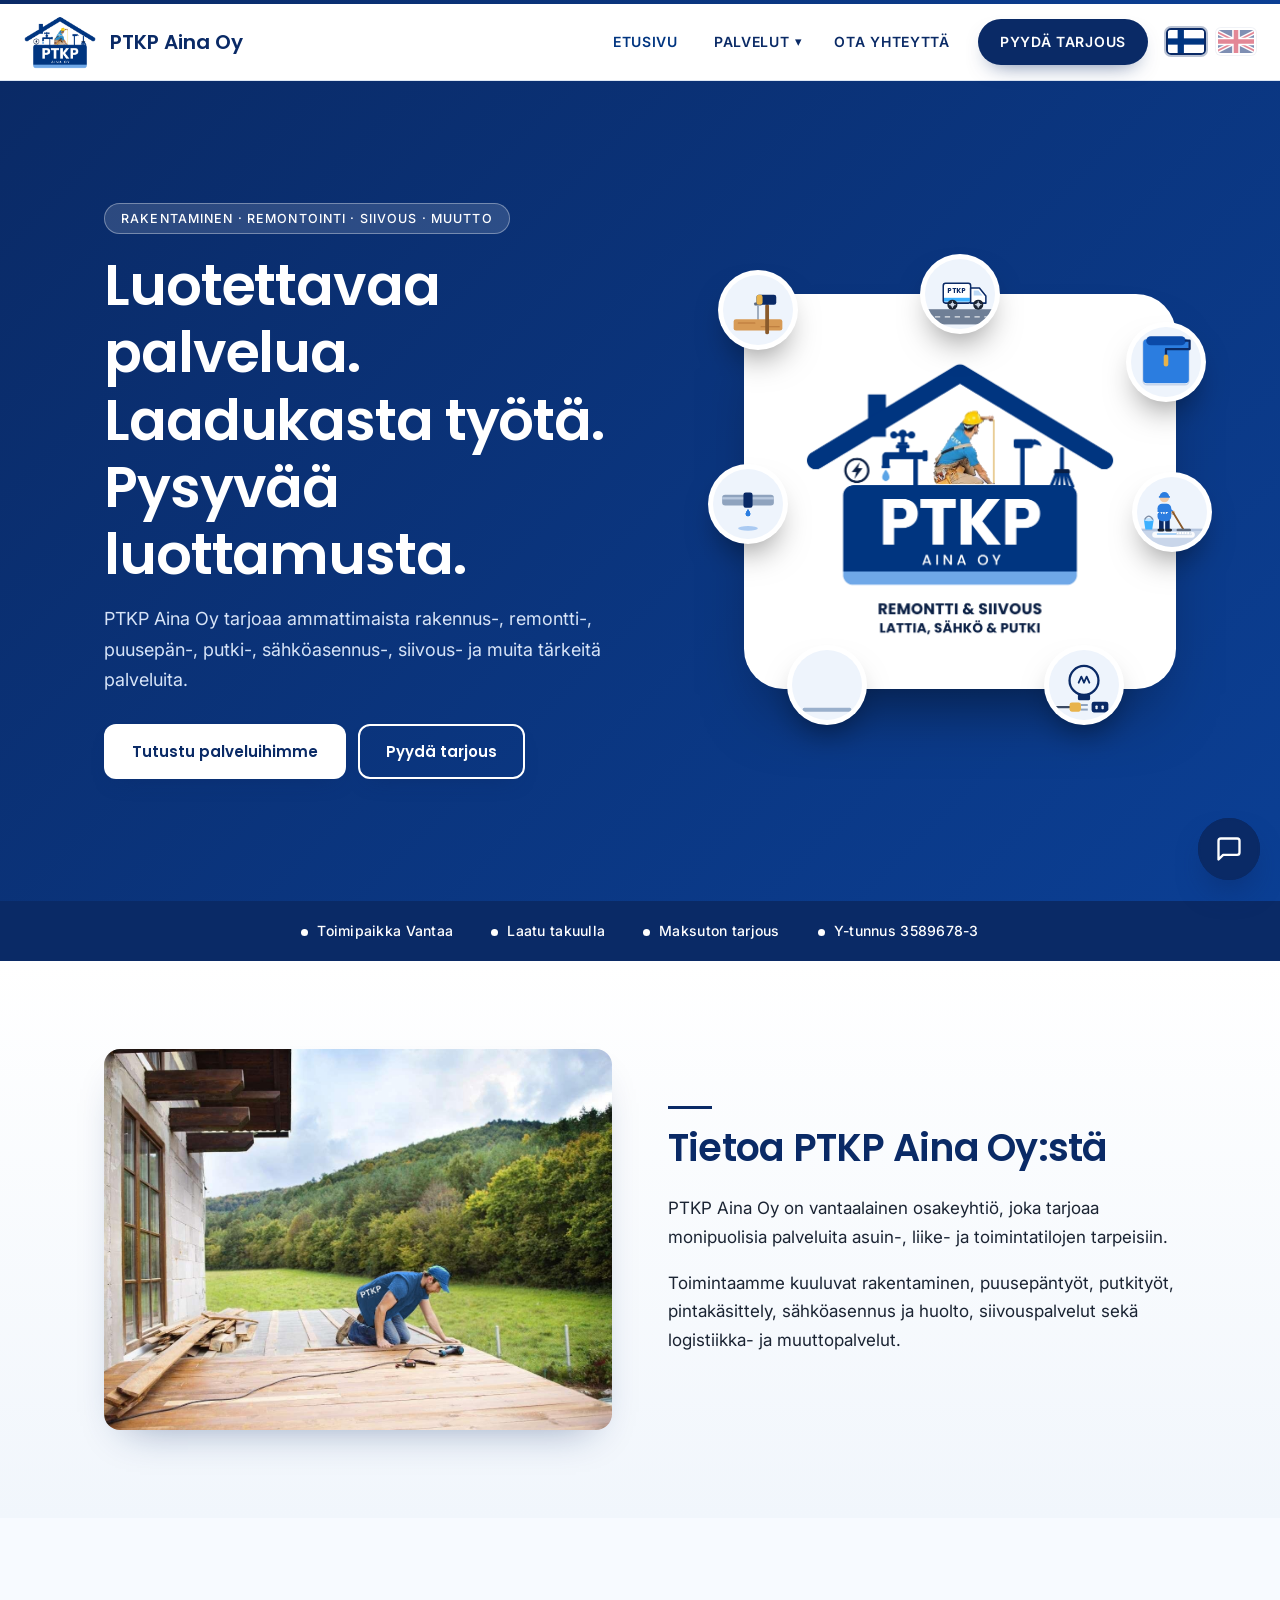
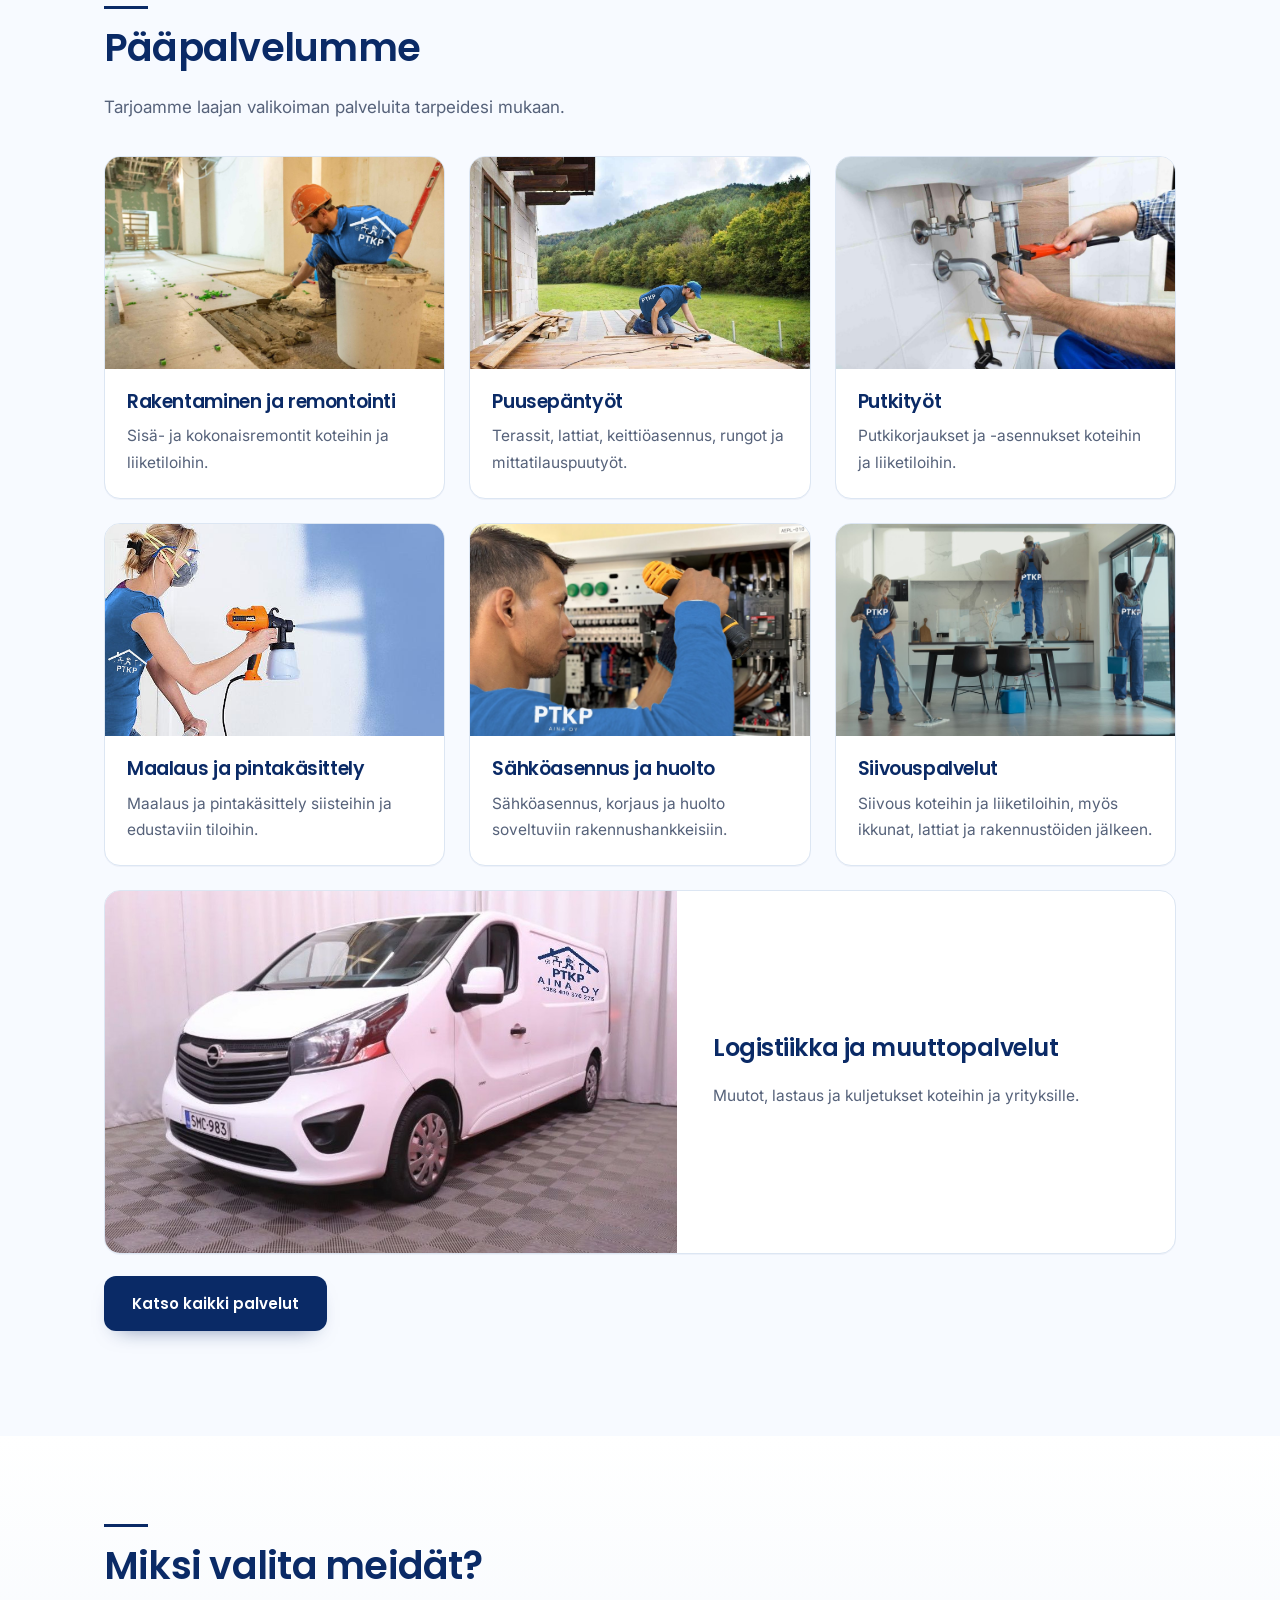
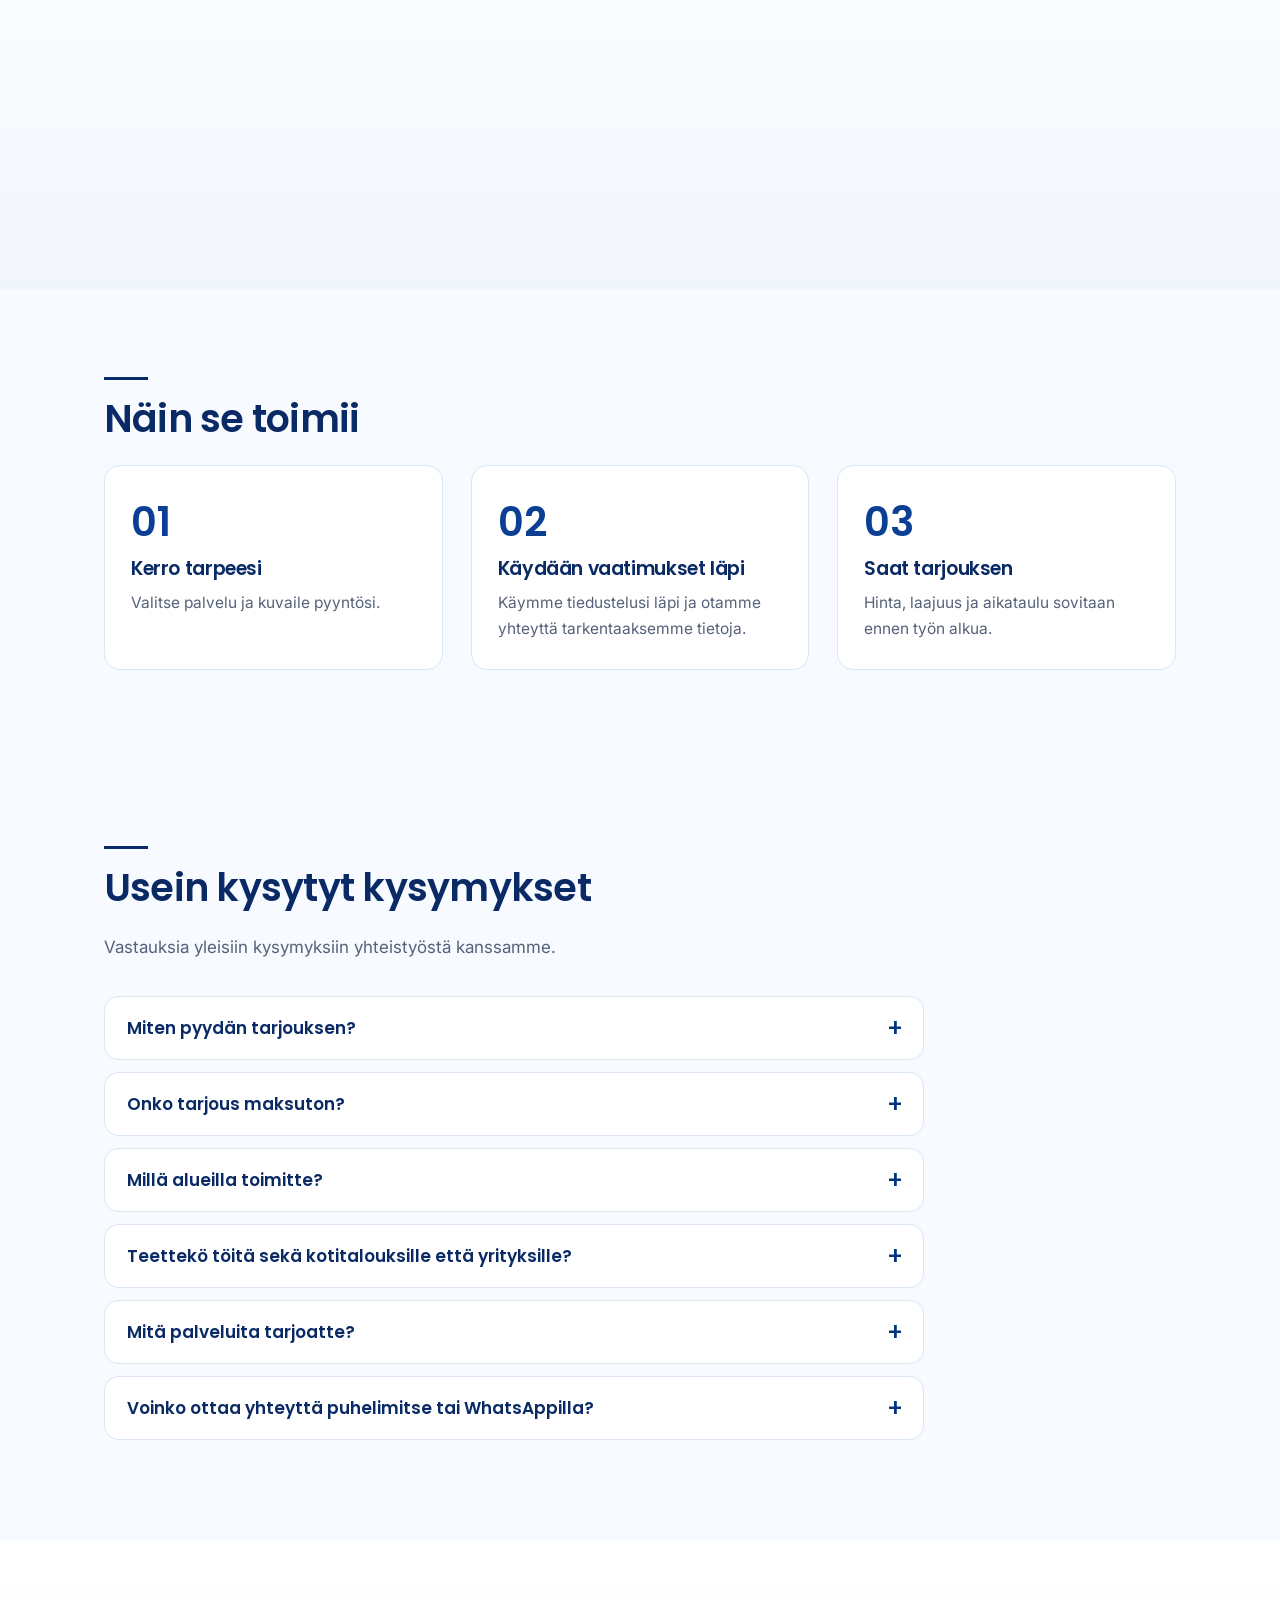
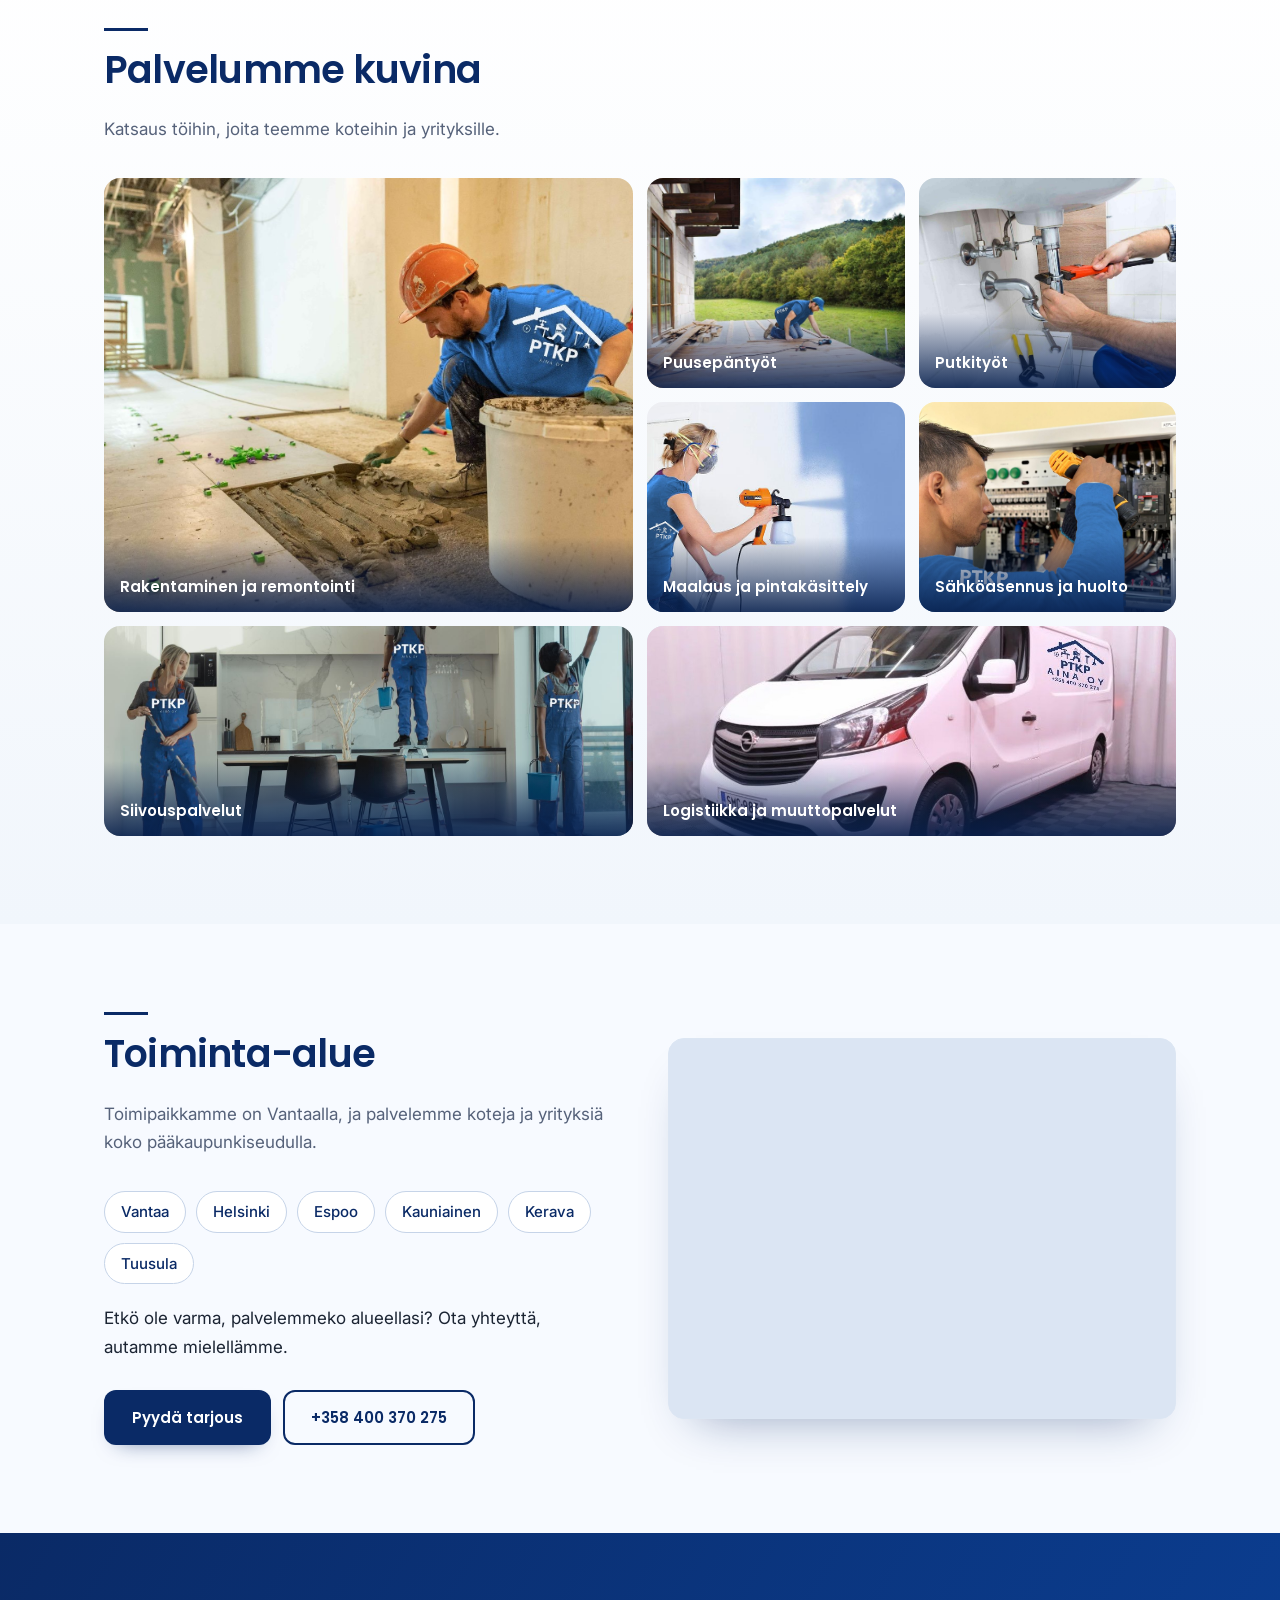
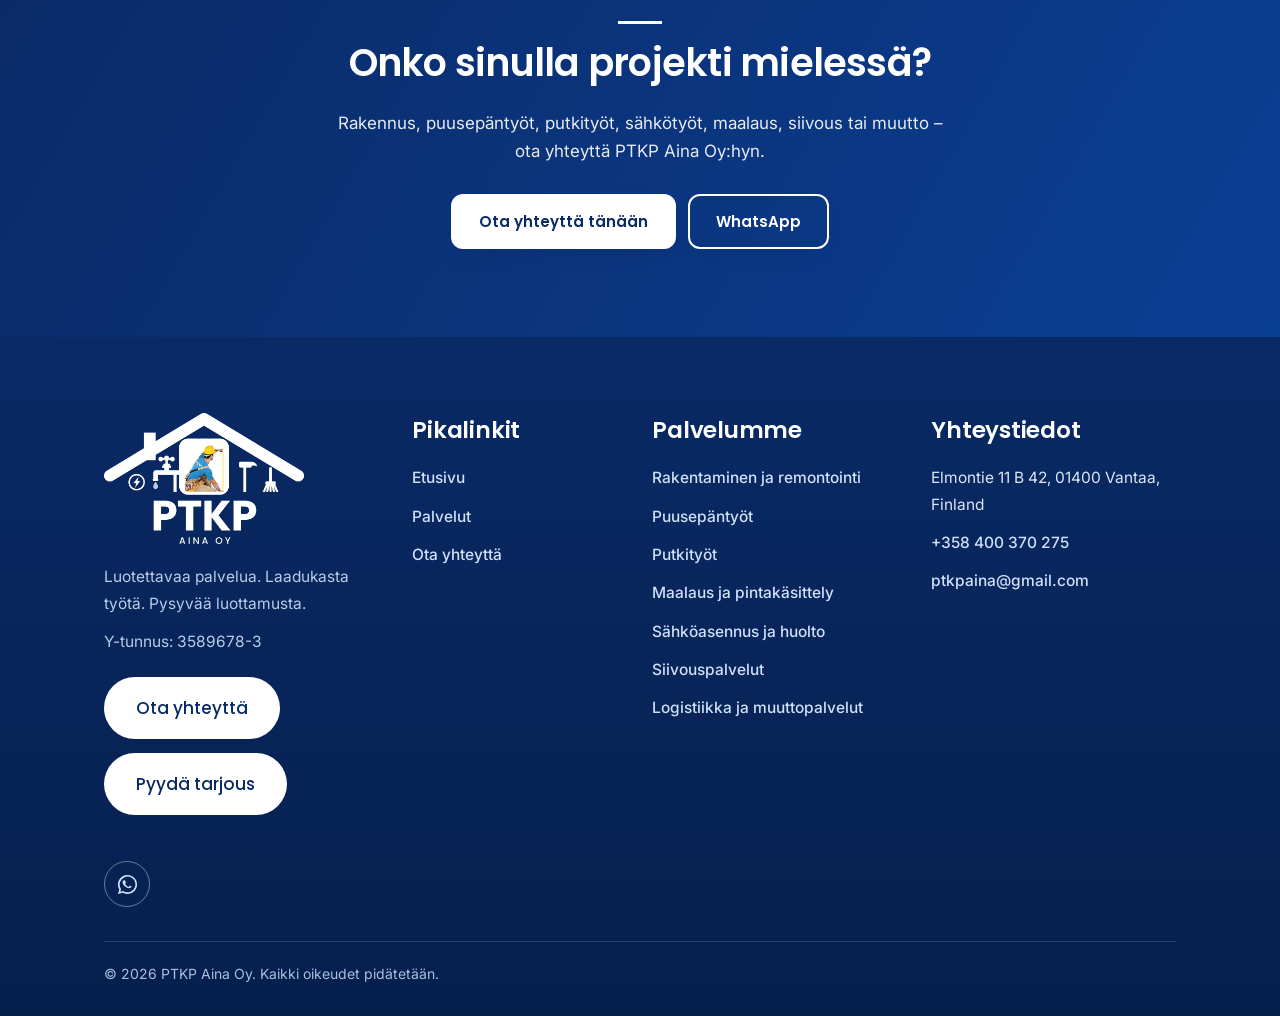
==== commit a23bda8b: "Hero cleaning icon: worker mopping the floor with wet trail and sparkles Co-Authored-By: Claude Sonn" ====
--- a/index.html
+++ b/index.html
@@ -16,10 +16,27 @@
 <path class="a pl-d1" d="M40 47c0 0-3 4-3 6.2a3 3 0 0 0 6 0c0-2.2-3-6.2-3-6.2z" fill="#2b7de0"/><path class="a pl-d2" d="M40 47c0 0-3 4-3 6.2a3 3 0 0 0 6 0c0-2.2-3-6.2-3-6.2z" fill="#2b7de0"/><path class="a pl-d3" d="M40 47c0 0-3 4-3 6.2a3 3 0 0 0 6 0c0-2.2-3-6.2-3-6.2z" fill="#2b7de0"/></g>
 <rect x="6" y="28" width="68" height="14" rx="4" fill="#8fa3be"/><rect x="6" y="31" width="68" height="3" fill="#b8c8de"/><rect x="34" y="25" width="12" height="20" rx="3" fill="#0A2A66"/>
 <g class="a pl-wr"><rect x="36.5" y="6" width="7" height="29" rx="3.5" fill="#E8B34B"/><circle cx="40" cy="35" r="9" fill="#E8B34B"/><circle cx="40" cy="35" r="3.6" fill="#eef4fc"/></g>
-<path class="a pl-ck" d="M24 58l11 11 22-24" fill="none" stroke="#1fa855" stroke-width="7" stroke-linecap="round" stroke-linejoin="round"/></g></svg></span><span class="hl-tile t4"><svg viewBox="-6 -6 92 92" aria-hidden="true"><g class="m"><rect x="10" y="10" width="60" height="60" rx="5" fill="#cfe3fa" stroke="#0A2A66" stroke-width="3"/><path d="M20 24l14-9M50 15l12 9" stroke="#fff" stroke-width="3" stroke-linecap="round" opacity=".8"/>
-<rect class="a cl-dirt" x="10" y="10" width="60" height="60" rx="5" fill="#8c97a8" opacity=".8"/>
-<g class="a cl-sq"><rect x="6.5" y="6" width="7" height="68" rx="3.5" fill="#0A2A66"/><rect x="8" y="30" width="4" height="20" rx="2" fill="#E8B34B"/></g>
-<path class="a cl-s1" d="M26 18l2.8 7.2 7.2 2.8-7.2 2.8-2.8 7.2-2.8-7.2-7.2-2.8 7.2-2.8z" fill="#E8B34B"/><path class="a cl-s2" d="M54 39l3.6 9.4 9.4 3.6-9.4 3.6-3.6 9.4-3.6-9.4-9.4-3.6 9.4-3.6z" fill="#E8B34B"/><path class="a cl-s3" d="M56 17l2.0 5.0 5.0 2.0-5.0 2.0-2.0 5.0-2.0-5.0-5.0-2.0 5.0-2.0z" fill="#fff"/></g></svg></span><span class="hl-tile t5"><svg viewBox="-6 -6 92 92" aria-hidden="true"><g class="m"><rect x="8" y="70" width="64" height="5" rx="2" fill="#9ab0cc"/><rect class="a br b0" x="14" y="60" width="16" height="9" rx="1.5" fill="#d4694a"/><rect class="a br b1" x="31.5" y="60" width="16" height="9" rx="1.5" fill="#d4694a"/><rect class="a br b2" x="49" y="60" width="16" height="9" rx="1.5" fill="#d4694a"/><rect class="a br b3" x="14" y="50" width="7.5" height="9" rx="1.5" fill="#d4694a"/><rect class="a br b4" x="22.5" y="50" width="16" height="9" rx="1.5" fill="#d4694a"/><rect class="a br b5" x="40" y="50" width="16" height="9" rx="1.5" fill="#d4694a"/><rect class="a br b6" x="57.5" y="50" width="8.5" height="9" rx="1.5" fill="#d4694a"/><rect class="a br b7" x="14" y="40" width="16" height="9" rx="1.5" fill="#d4694a"/><rect class="a br b8" x="31.5" y="40" width="16" height="9" rx="1.5" fill="#d4694a"/><rect class="a br b9" x="49" y="40" width="16" height="9" rx="1.5" fill="#d4694a"/><path class="a rn-roof" d="M9 41L40 14l31 27z" fill="#0A2A66" stroke="#0A2A66" stroke-width="2" stroke-linejoin="round"/><rect class="a rn-door" x="35" y="52" width="10" height="18" rx="2" fill="#E8B34B"/></g></svg></span><span class="hl-tile t6"><svg viewBox="-6 -6 92 92" aria-hidden="true"><g class="m"><circle class="a el-glow" cx="40" cy="34" r="29" fill="#ffe27a" opacity="0"/>
+<path class="a pl-ck" d="M24 58l11 11 22-24" fill="none" stroke="#1fa855" stroke-width="7" stroke-linecap="round" stroke-linejoin="round"/></g></svg></span><span class="hl-tile t4"><svg viewBox="-6 -6 92 92" aria-hidden="true"><g class="m">
+<rect x="-6" y="62" width="92" height="24" fill="#c9d6ea"/><rect x="-6" y="62" width="92" height="3" fill="#b3c4de"/>
+<rect class="a mp-wet" x="14" y="66" width="56" height="8" rx="4" fill="#fff" opacity=".9"/>
+<rect class="a mp-wet2" x="20" y="68" width="40" height="2" rx="1" fill="#8fc4f5"/>
+<g><path d="M3 50h13l-2 13H5z" fill="#3bb0ff"/><ellipse cx="9.5" cy="50" rx="6.5" ry="2" fill="#bfe3ff"/><path d="M4 50q5.5-9 11 0" fill="none" stroke="#7d8da6" stroke-width="1.6"/></g>
+<g class="a mp-body">
+<rect x="23" y="49" width="6" height="15" rx="2.5" fill="#0A2A66"/><rect x="31" y="49" width="6" height="15" rx="2.5" fill="#0A2A66"/>
+<rect x="21" y="62" width="9" height="3.6" rx="1.8" fill="#1b2433"/><rect x="31" y="62" width="9" height="3.6" rx="1.8" fill="#1b2433"/>
+<rect x="21" y="29" width="18" height="23" rx="6" fill="#2b7de0"/>
+<text x="28.6" y="43" text-anchor="middle" font-family="Poppins,Arial,sans-serif" font-weight="700" font-size="5.4" fill="#fff">PTKP</text>
+<circle cx="30" cy="21" r="6.3" fill="#f1c9a5"/><path d="M23.7 20a6.3 6.3 0 0 1 12.6 0z" fill="#2b7de0"/><rect x="22.6" y="19" width="14.8" height="2.4" rx="1.2" fill="#2b7de0"/>
+</g>
+<g class="a mp-mop">
+<path d="M33 35l8 6" stroke="#2b7de0" stroke-width="5" stroke-linecap="round"/><circle cx="41.5" cy="41" r="2.6" fill="#f1c9a5"/>
+<path d="M41 40L55 63" stroke="#8a5a2b" stroke-width="2.4" stroke-linecap="round"/>
+<rect x="46" y="62" width="19" height="3.6" rx="1.8" fill="#5d6b80"/>
+<path d="M47 65.6h17l1.6 4.2H45.4z" fill="#fff" stroke="#c0cde0" stroke-width=".8"/>
+<path d="M49 66v3.4M52.5 66v3.4M56 66v3.4M59.5 66v3.4M63 66v3.4" stroke="#c0cde0" stroke-width=".8"/>
+</g>
+<path class="a mp-s1" d="M66 42l2.2 5.8 5.8 2.2-5.8 2.2-2.2 5.8-2.2-5.8-5.8-2.2 5.8-2.2z" fill="#3bb0ff"/><path class="a mp-s2" d="M24 42l1.7 4.3 4.3 1.7-4.3 1.7-1.7 4.3-1.7-4.3-4.3-1.7 4.3-1.7z" fill="#3bb0ff"/><path class="a mp-s3" d="M58 37l1.4 3.6 3.6 1.4-3.6 1.4-1.4 3.6-1.4-3.6-3.6-1.4 3.6-1.4z" fill="#fff"/>
+</g></svg></span><span class="hl-tile t5"><svg viewBox="-6 -6 92 92" aria-hidden="true"><g class="m"><rect x="8" y="70" width="64" height="5" rx="2" fill="#9ab0cc"/><rect class="a br b0" x="14" y="60" width="16" height="9" rx="1.5" fill="#d4694a"/><rect class="a br b1" x="31.5" y="60" width="16" height="9" rx="1.5" fill="#d4694a"/><rect class="a br b2" x="49" y="60" width="16" height="9" rx="1.5" fill="#d4694a"/><rect class="a br b3" x="14" y="50" width="7.5" height="9" rx="1.5" fill="#d4694a"/><rect class="a br b4" x="22.5" y="50" width="16" height="9" rx="1.5" fill="#d4694a"/><rect class="a br b5" x="40" y="50" width="16" height="9" rx="1.5" fill="#d4694a"/><rect class="a br b6" x="57.5" y="50" width="8.5" height="9" rx="1.5" fill="#d4694a"/><rect class="a br b7" x="14" y="40" width="16" height="9" rx="1.5" fill="#d4694a"/><rect class="a br b8" x="31.5" y="40" width="16" height="9" rx="1.5" fill="#d4694a"/><rect class="a br b9" x="49" y="40" width="16" height="9" rx="1.5" fill="#d4694a"/><path class="a rn-roof" d="M9 41L40 14l31 27z" fill="#0A2A66" stroke="#0A2A66" stroke-width="2" stroke-linejoin="round"/><rect class="a rn-door" x="35" y="52" width="10" height="18" rx="2" fill="#E8B34B"/></g></svg></span><span class="hl-tile t6"><svg viewBox="-6 -6 92 92" aria-hidden="true"><g class="m"><circle class="a el-glow" cx="40" cy="34" r="29" fill="#ffe27a" opacity="0"/>
 <g class="a el-rays" stroke="#E8B34B" stroke-width="3" stroke-linecap="round" clip-path="inset(0)"><line x1="40" y1="34" x2="67.0" y2="34.0"/><line x1="40" y1="34" x2="63.4" y2="47.5"/><line x1="40" y1="34" x2="53.5" y2="57.4"/><line x1="40" y1="34" x2="40.0" y2="61.0"/><line x1="40" y1="34" x2="26.5" y2="57.4"/><line x1="40" y1="34" x2="16.6" y2="47.5"/><line x1="40" y1="34" x2="13.0" y2="34.0"/><line x1="40" y1="34" x2="16.6" y2="20.5"/><line x1="40" y1="34" x2="26.5" y2="10.6"/><line x1="40" y1="34" x2="40.0" y2="7.0"/><line x1="40" y1="34" x2="53.5" y2="10.6"/><line x1="40" y1="34" x2="63.4" y2="20.5"/></g>
 <circle cx="40" cy="34" r="19" fill="#eef4fc" stroke="#0A2A66" stroke-width="3"/><circle class="a el-on" cx="40" cy="34" r="19" fill="#ffd84d"/>
 <path d="M33 37l3.5-8 3.5 8 3.5-8 3.5 8" fill="none" stroke="#0A2A66" stroke-width="2.4" stroke-linecap="round" stroke-linejoin="round"/>
--- a/css/style.css
+++ b/css/style.css
@@ -243,10 +243,6 @@
 @keyframes pl-d{0%{transform:translateY(-3px) scale(.5);opacity:0}20%{transform:translateY(0) scale(1);opacity:1}85%{transform:translateY(22px);opacity:1}100%{transform:translateY(24px);opacity:0}}
 @keyframes pl-wr{0%,24%{opacity:0;transform:rotate(-40deg)}30%{opacity:1;transform:rotate(-40deg)}37%{transform:rotate(0deg)}41%{transform:rotate(-30deg)}48%{transform:rotate(6deg)}58%{opacity:1;transform:rotate(6deg)}63%,100%{opacity:0;transform:rotate(6deg)}}
 @keyframes pl-ck{0%,58%{opacity:0;transform:scale(.4)}65%{opacity:1;transform:scale(1.15)}69%,90%{opacity:1;transform:scale(1)}96%,100%{opacity:0;transform:scale(1)}}
-.cl-dirt{transform-origin:70px 40px;animation-name:cl-dirt}.cl-sq{animation-name:cl-sq}.cl-s1{transform-origin:26px 28px;opacity:0;animation-name:cl-s}.cl-s2{transform-origin:54px 52px;opacity:0;animation-name:cl-s;animation-delay:calc(var(--T)*.06)}.cl-s3{transform-origin:56px 24px;opacity:0;animation-name:cl-s;animation-delay:calc(var(--T)*.12)}
-@keyframes cl-dirt{0%,8%{transform:scaleX(1)}62%,100%{transform:scaleX(0)}}
-@keyframes cl-sq{0%,8%{transform:translateX(0)}62%{transform:translateX(60px)}70%,100%{transform:translateX(60px);opacity:0}}
-@keyframes cl-s{0%,60%{opacity:0;transform:scale(.2) rotate(0)}70%{opacity:1;transform:scale(1.15) rotate(20deg)}80%{opacity:1;transform:scale(.9) rotate(30deg)}88%,100%{opacity:0;transform:scale(.4) rotate(45deg)}}
 .b0{opacity:0;animation-name:b0}
 @keyframes b0{0%,4.0%{opacity:0;transform:translateY(-14px)}7.2%,100%{opacity:1;transform:translateY(0)}}
 .b1{opacity:0;animation-name:b1}
@@ -277,7 +273,7 @@
 @keyframes el-spark{0%,27%{opacity:0;transform:scale(.3)}30%{opacity:1;transform:scale(1.2)}36%,100%{opacity:0;transform:scale(.6)}}
 @media(max-width:860px){.hl-tile{width:58px;height:58px;padding:4px}.hl-tile.t1{left:-12px;top:-18px}.hl-tile.t2{right:-14px}.hl-tile.t3{left:-18px}.hl-tile.t4{right:-18px}.hl-tile.t5{left:6%;bottom:-26px}.hl-tile.t6{right:8%;bottom:-26px}
 .hl-stage{order:-1;width:min(320px,78%);margin:34px auto 40px}.hl-stage .hl-card{width:100%;margin:0}}
-@media(prefers-reduced-motion:reduce){.hl-tile,.hl-tile *{animation:none!important}.hl-tile .m{opacity:1}.cp-nail{transform:translateY(18px)}.cp-ham,.pl-leak,.pl-wr,.cl-dirt,.cl-sq,.el-spark,.cl-s1,.cl-s3{display:none}.pl-ck,.cl-s2,.el-on,.el-rays,.rn-roof,.rn-door,.br{opacity:1}.el-glow{opacity:.5}}
+@media(prefers-reduced-motion:reduce){.hl-tile,.hl-tile *{animation:none!important}.hl-tile .m{opacity:1}.cp-nail{transform:translateY(18px)}.cp-ham,.pl-leak,.pl-wr,.mp-s1,.mp-s3,.el-spark,.mp-s2{display:none}.pl-ck,.el-on,.el-rays,.rn-roof,.rn-door,.br{opacity:1}.el-glow{opacity:.5}}
 .hero-logo{overflow-x:clip}
 
 /* ===== v3: bright-blue highlights, services dropdown, help chat ===== */
@@ -471,3 +467,106 @@
   .nav .dd-menu a{color:var(--navy)}
   .nav .dd-menu a:hover{background:#e3eefb;color:var(--navy)}
 }
+
+/* ===== hero v3: white and navy blue ===== */
+.hero-logo{background:linear-gradient(180deg,#fff,#f3f7fc);color:var(--navy)}
+.eyebrow{background:#eaf1f9;border-color:rgba(10,42,102,.22);color:var(--navy)}
+.hero-logo h1{color:var(--navy)}
+.hero-logo p{color:#3f4d66}
+.hero-logo .btn.g{background:var(--navy);color:#fff}.hero-logo .btn.g:hover{background:var(--green)}
+.hero-logo .btn.o{border-color:var(--navy);color:var(--navy);background:transparent}.hero-logo .btn.o:hover{background:var(--navy);color:#fff}
+.hl-stage{padding:34px;background:linear-gradient(145deg,#0A2A66,#0b3f94);border-radius:40px;box-shadow:0 42px 70px -38px rgba(10,42,102,.75)}
+.hl-glow{display:none}
+.hl-stage .hl-card{box-shadow:0 22px 40px -22px rgba(0,0,0,.55)}
+@media(max-width:860px){.hl-stage{padding:20px;border-radius:30px}}
+.hl-stage{padding:22px}
+.hl-stage .hl-card{padding:20px}
+@media(max-width:860px){.hl-stage{padding:14px}.hl-stage .hl-card{padding:14px}}
+
+/* ===== v5: one professional palette (white + navy), sky blue only as a faint tint ===== */
+:root{--accent:#0b3f94;--accent-d:#0A2A66;--gold:#0b3f94;--tint:#eaf1f9}
+.site-header::before{background:linear-gradient(90deg,#0A2A66,#0b3f94)}
+/* buttons */
+.btn.g,.hero .btn.g,.page-hero .btn.g{background:var(--navy);color:#fff}
+.btn.g:hover,.hero .btn.g:hover,.page-hero .btn.g:hover{background:#0b3f94;color:#fff}
+.page-hero .btn.g,.hero .btn.g{background:#fff;color:var(--navy)}
+.page-hero .btn.g:hover,.hero .btn.g:hover{background:#e3eefb;color:var(--navy)}
+.nav a.cta{background:var(--navy);color:#fff}.nav a.cta:hover{background:#0b3f94;color:#fff}
+/* accents on light sections */
+section h2::before{background:var(--navy)}
+.band h2::before{background:#fff}
+.steps div::before{color:#0b3f94}
+.trust{background:var(--navy)}.trust span::before{background:#fff}
+.chips li{border-color:#c6d4e8}
+.eyebrow{color:var(--navy)}
+.card:not(:has(img)){border-top-color:var(--navy)}
+.row.noimg{border-left-color:var(--navy)}
+.feat div{border-top-color:var(--navy)}
+/* band */
+.band{background:linear-gradient(120deg,#0A2A66,#0b3f94)}
+.band .btn.g{background:#fff;color:var(--navy)}.band .btn.g:hover{background:#e3eefb;color:var(--navy)}
+.band .btn.o{border-color:#fff;color:#fff}.band .btn.o:hover{background:#fff;color:var(--navy)}
+/* footer */
+.site-footer{background:linear-gradient(#0A2A66,#061f4d)}
+.site-footer h4{color:#fff}
+.site-footer a{color:#cfe0f7}.site-footer a:hover{color:#fff}
+.site-footer a.btn,.site-footer a.btn:hover{color:var(--navy)}
+.ft-cta.btn.g{background:#fff}.ft-cta.btn.g:hover{background:#e3eefb}
+.ft-social a{border-color:rgba(255,255,255,.4)}.ft-social a:hover{background:#fff;border-color:#fff;color:var(--navy)}
+.copy{border-top-color:#ffffff26;color:#a9bfdf}
+/* chat + call bar + forms + misc */
+.hc-btn{background:var(--navy);color:#fff}.hc-btn::after{border-color:var(--navy)}
+.hc-opts a{border-color:var(--navy)}.hc-opts a:hover{background:var(--navy);border-color:var(--navy);color:#fff}
+.hc-opts a.p{background:var(--navy);color:#fff}.hc-opts a.p:hover{background:#0b3f94;border-color:#0b3f94;color:#fff}
+.consent input:focus-visible,:focus-visible{outline-color:#0b3f94}
+.g-item:hover span{color:#fff}
+.nav a:not(.cta):not(.hphone)::after{background:var(--navy)}
+.lang button[aria-pressed="true"]{box-shadow:0 0 0 2px rgba(10,42,102,.28)}
+.dd-menu a:hover{background:var(--tint)}
+.hl-stage{background:linear-gradient(145deg,#0A2A66,#0b3f94)}
+
+/* ===== inner page banners v2: white + navy, photo as a rounded picture (matches home hero) ===== */
+.hero.page-hero{background:linear-gradient(180deg,#fff,#f3f7fc);color:var(--navy);padding:64px 0 72px;border-bottom:1px solid var(--line)}
+.page-hero .wrap{display:grid;grid-template-columns:minmax(0,1.15fr) minmax(0,.85fr);column-gap:56px;align-items:center}
+.page-hero .wrap>*{grid-column:1}
+.page-hero .wrap::after{content:"";grid-column:2;grid-row:1/span 6;aspect-ratio:4/3;border-radius:24px;background:var(--img) center/cover;box-shadow:0 30px 60px -34px rgba(10,42,102,.6);border:6px solid #fff}
+.page-hero h1{color:var(--navy);max-width:none}
+.page-hero p{color:#3f4d66;max-width:54ch}
+.page-hero .crumbs{color:#56627a;opacity:1}.page-hero .crumbs a{color:var(--navy)}
+.page-hero .btn.g{background:var(--navy);color:#fff}.page-hero .btn.g:hover{background:#0b3f94;color:#fff}
+.page-hero .btn.o{border-color:var(--navy);color:var(--navy);background:transparent}.page-hero .btn.o:hover{background:var(--navy);color:#fff}
+@media(max-width:860px){
+  .hero.page-hero{padding:40px 0 48px}
+  .page-hero .wrap{grid-template-columns:1fr}
+  .page-hero .wrap::after{grid-column:1;grid-row:auto;order:-1;margin-bottom:24px;aspect-ratio:16/10}
+  .page-hero .wrap>*{order:0}
+}
+
+/* ===== palette C: deep navy hero + banners, white text (header, content and footer unchanged) ===== */
+.hero-logo{background:linear-gradient(135deg,#0A2A66 0%,#0b3f94 100%);color:#fff}
+.hero-logo .eyebrow{background:rgba(255,255,255,.14);border-color:rgba(255,255,255,.35);color:#fff}
+.hero-logo h1{color:#fff}
+.hero-logo p{color:#d6e3f7}
+.hero-logo .btn.g{background:#fff;color:var(--navy)}.hero-logo .btn.g:hover{background:#e3eefb;color:var(--navy)}
+.hero-logo .btn.o{border-color:#fff;color:#fff;background:transparent}.hero-logo .btn.o:hover{background:#fff;color:var(--navy)}
+.hl-stage{background:#fff;box-shadow:0 40px 70px -34px rgba(0,0,0,.6)}
+.hl-stage .hl-card{box-shadow:none}
+.hl-tile{box-shadow:0 18px 34px -14px rgba(0,0,0,.55)}
+/* inner banners */
+.hero.page-hero{background:linear-gradient(135deg,#0A2A66 0%,#0b3f94 100%);color:#fff;border-bottom:0}
+.page-hero h1{color:#fff}
+.page-hero p{color:#d6e3f7}
+.page-hero .crumbs{color:#c9daf3}.page-hero .crumbs a{color:#fff}
+.page-hero .btn.g{background:#fff;color:var(--navy)}.page-hero .btn.g:hover{background:#e3eefb;color:var(--navy)}
+.page-hero .btn.o{border-color:#fff;color:#fff;background:transparent}.page-hero .btn.o:hover{background:#fff;color:var(--navy)}
+.page-hero .wrap::after{border-color:rgba(255,255,255,.9);box-shadow:0 30px 60px -30px rgba(0,0,0,.6)}
+
+/* cleaning tile: a worker mopping the floor */
+.mp-mop{animation-name:mp-mop}
+.mp-body{animation-name:mp-body}
+.mp-wet,.mp-wet2{transform-box:fill-box;transform-origin:left center;animation-name:mp-wet}
+.mp-s1,.mp-s2,.mp-s3{opacity:0;animation-name:mp-s}.mp-s1{transform-origin:66px 50px}.mp-s2{transform-origin:24px 48px;animation-delay:calc(var(--T)*.05)}.mp-s3{transform-origin:58px 42px;animation-delay:calc(var(--T)*.1)}
+@keyframes mp-mop{0%,4%{transform:translateX(-6px)}20%{transform:translateX(13px)}38%{transform:translateX(-6px)}56%{transform:translateX(13px)}72%,100%{transform:translateX(3px)}}
+@keyframes mp-body{0%,4%{transform:translateX(-1px)}20%{transform:translateX(3px)}38%{transform:translateX(-1px)}56%{transform:translateX(3px)}72%,100%{transform:translateX(0)}}
+@keyframes mp-wet{0%,4%{transform:scaleX(.04)}56%,100%{transform:scaleX(1)}}
+@keyframes mp-s{0%,66%{opacity:0;transform:scale(.2) rotate(0)}76%{opacity:1;transform:scale(1.15) rotate(20deg)}86%{opacity:1;transform:scale(.9) rotate(30deg)}94%,100%{opacity:0;transform:scale(.4) rotate(45deg)}}
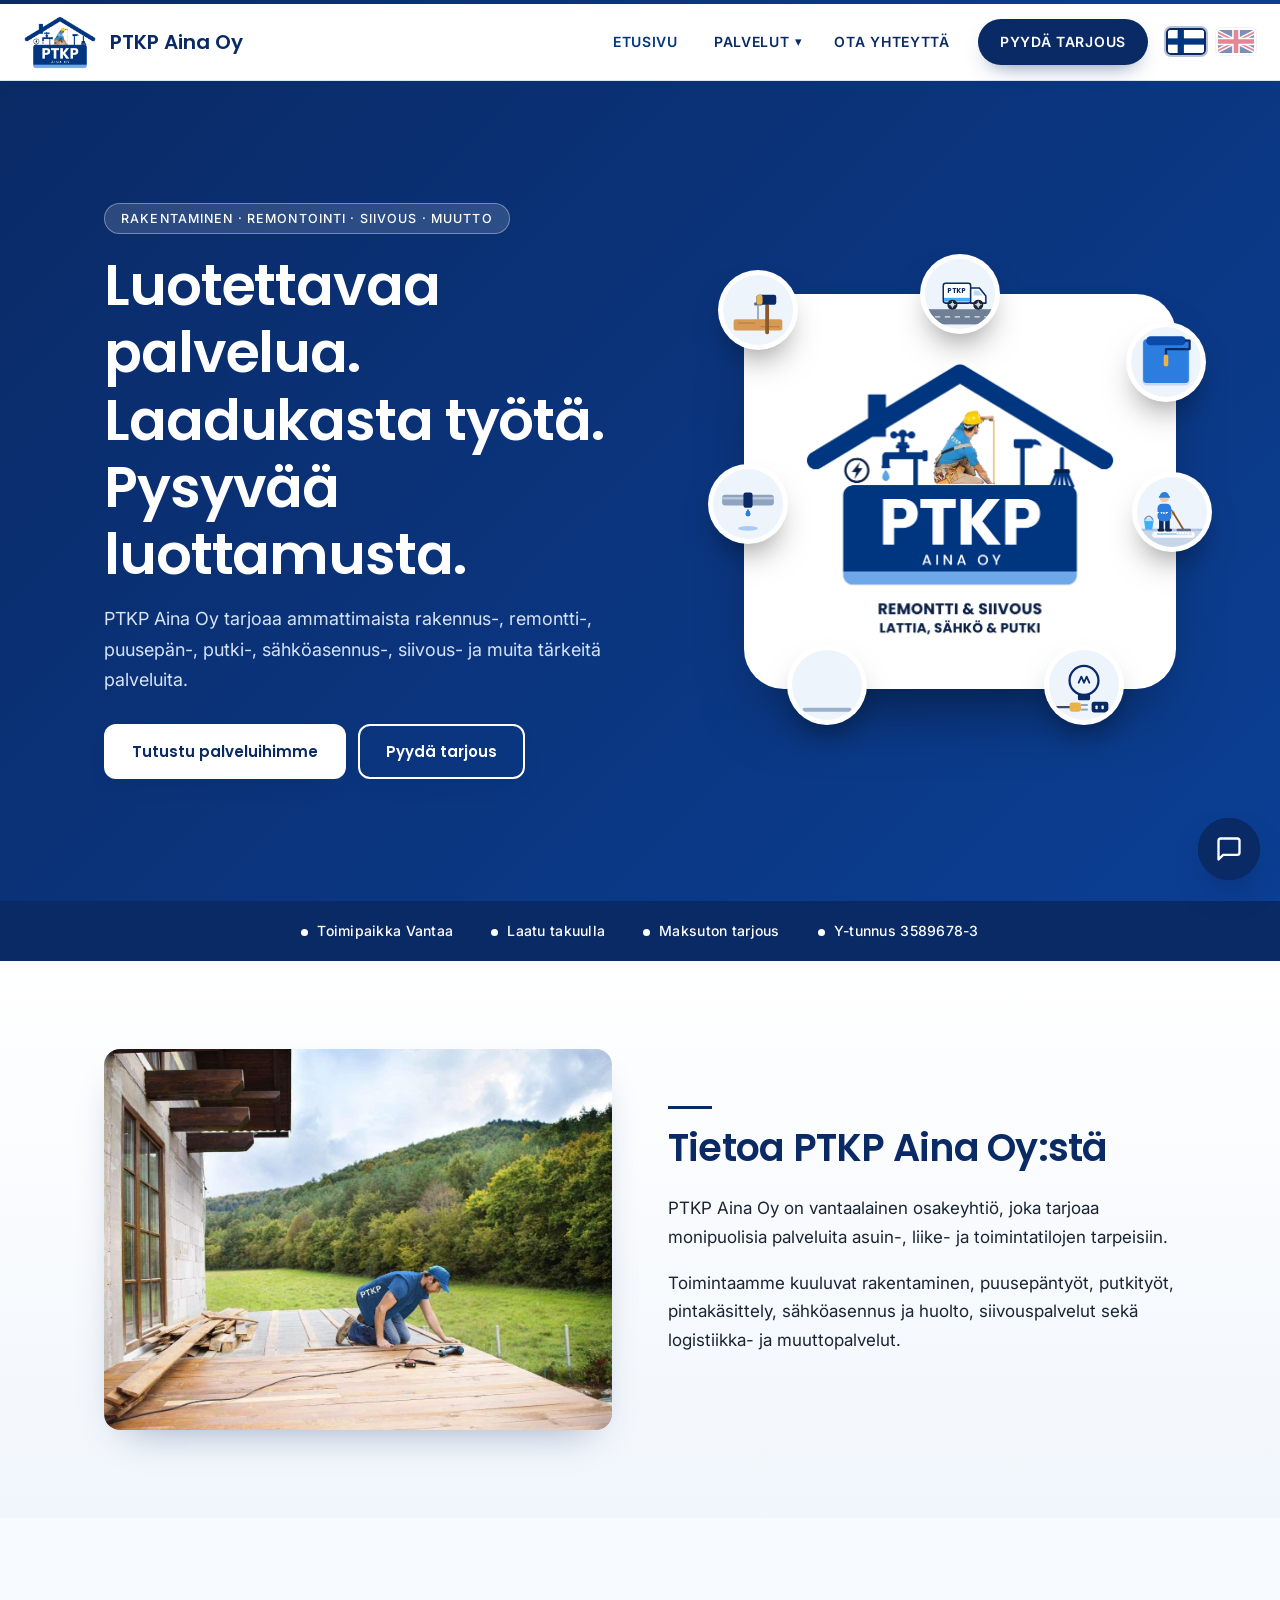
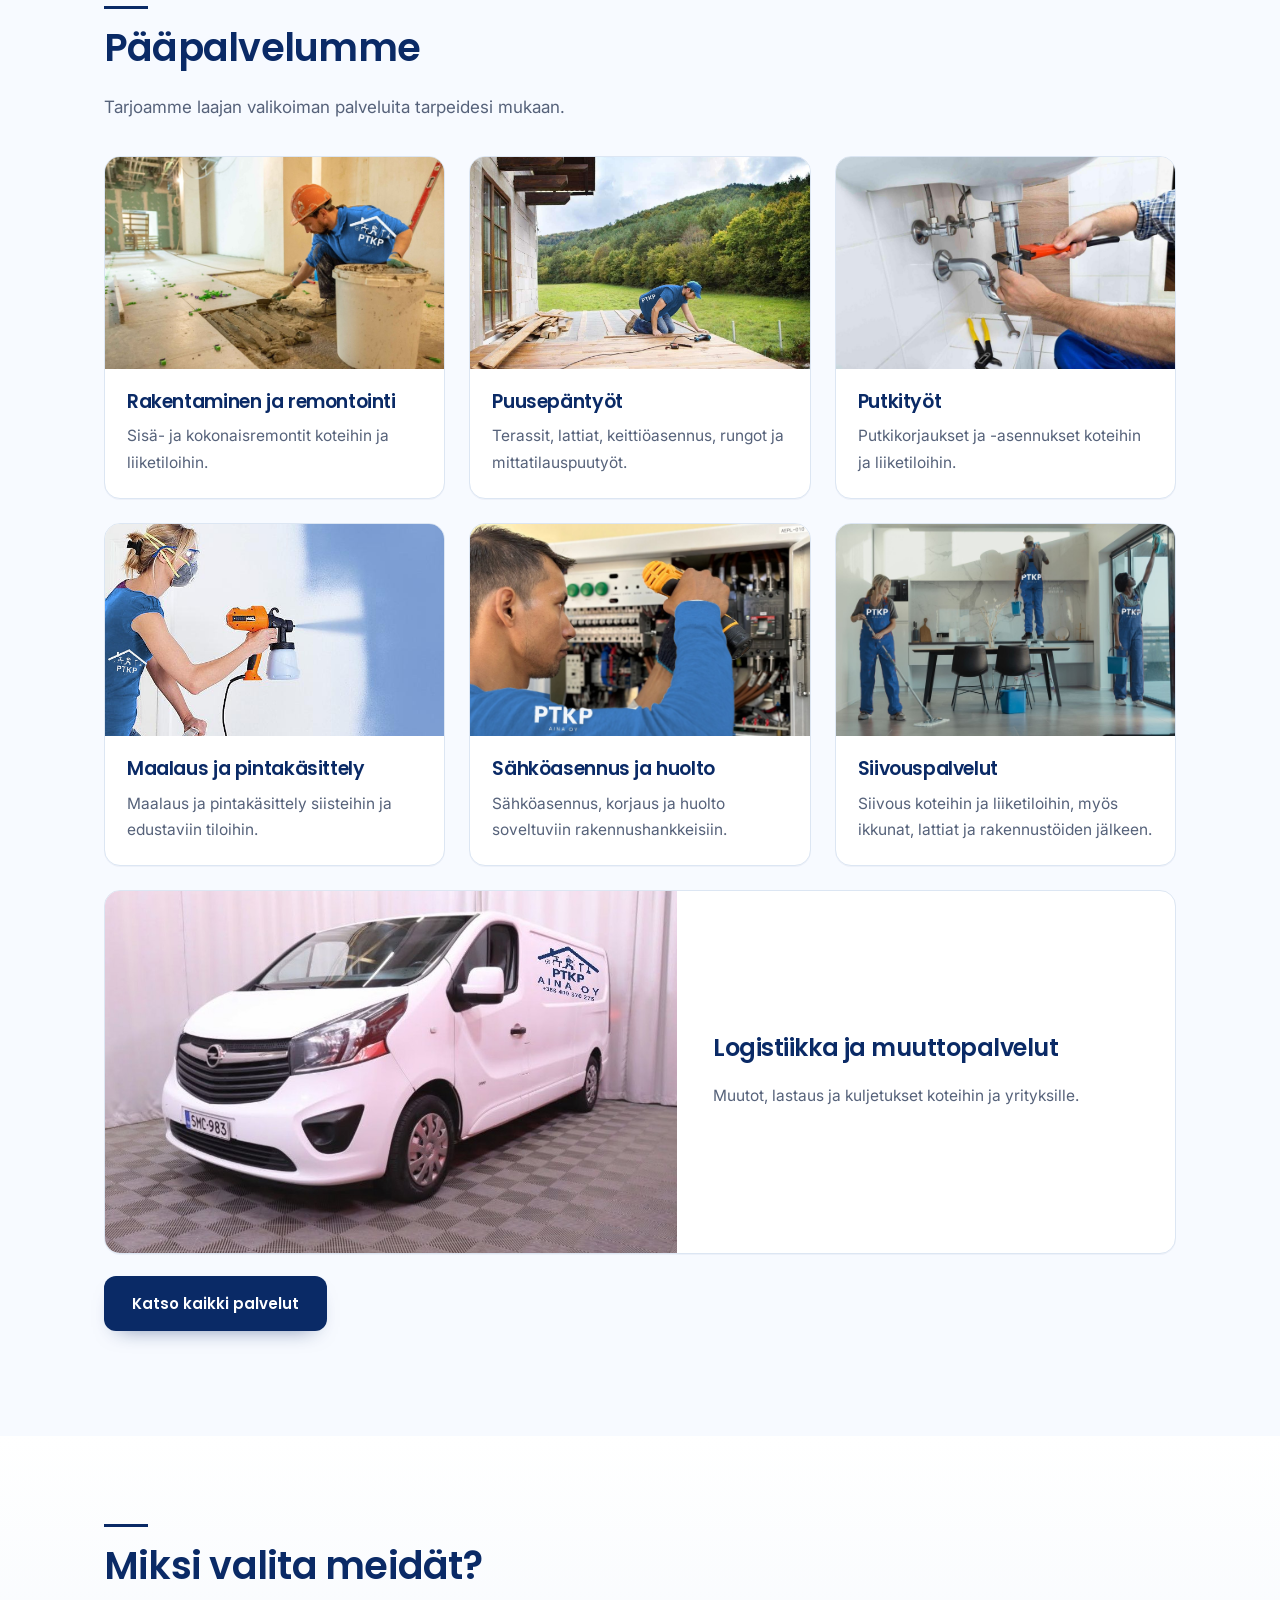
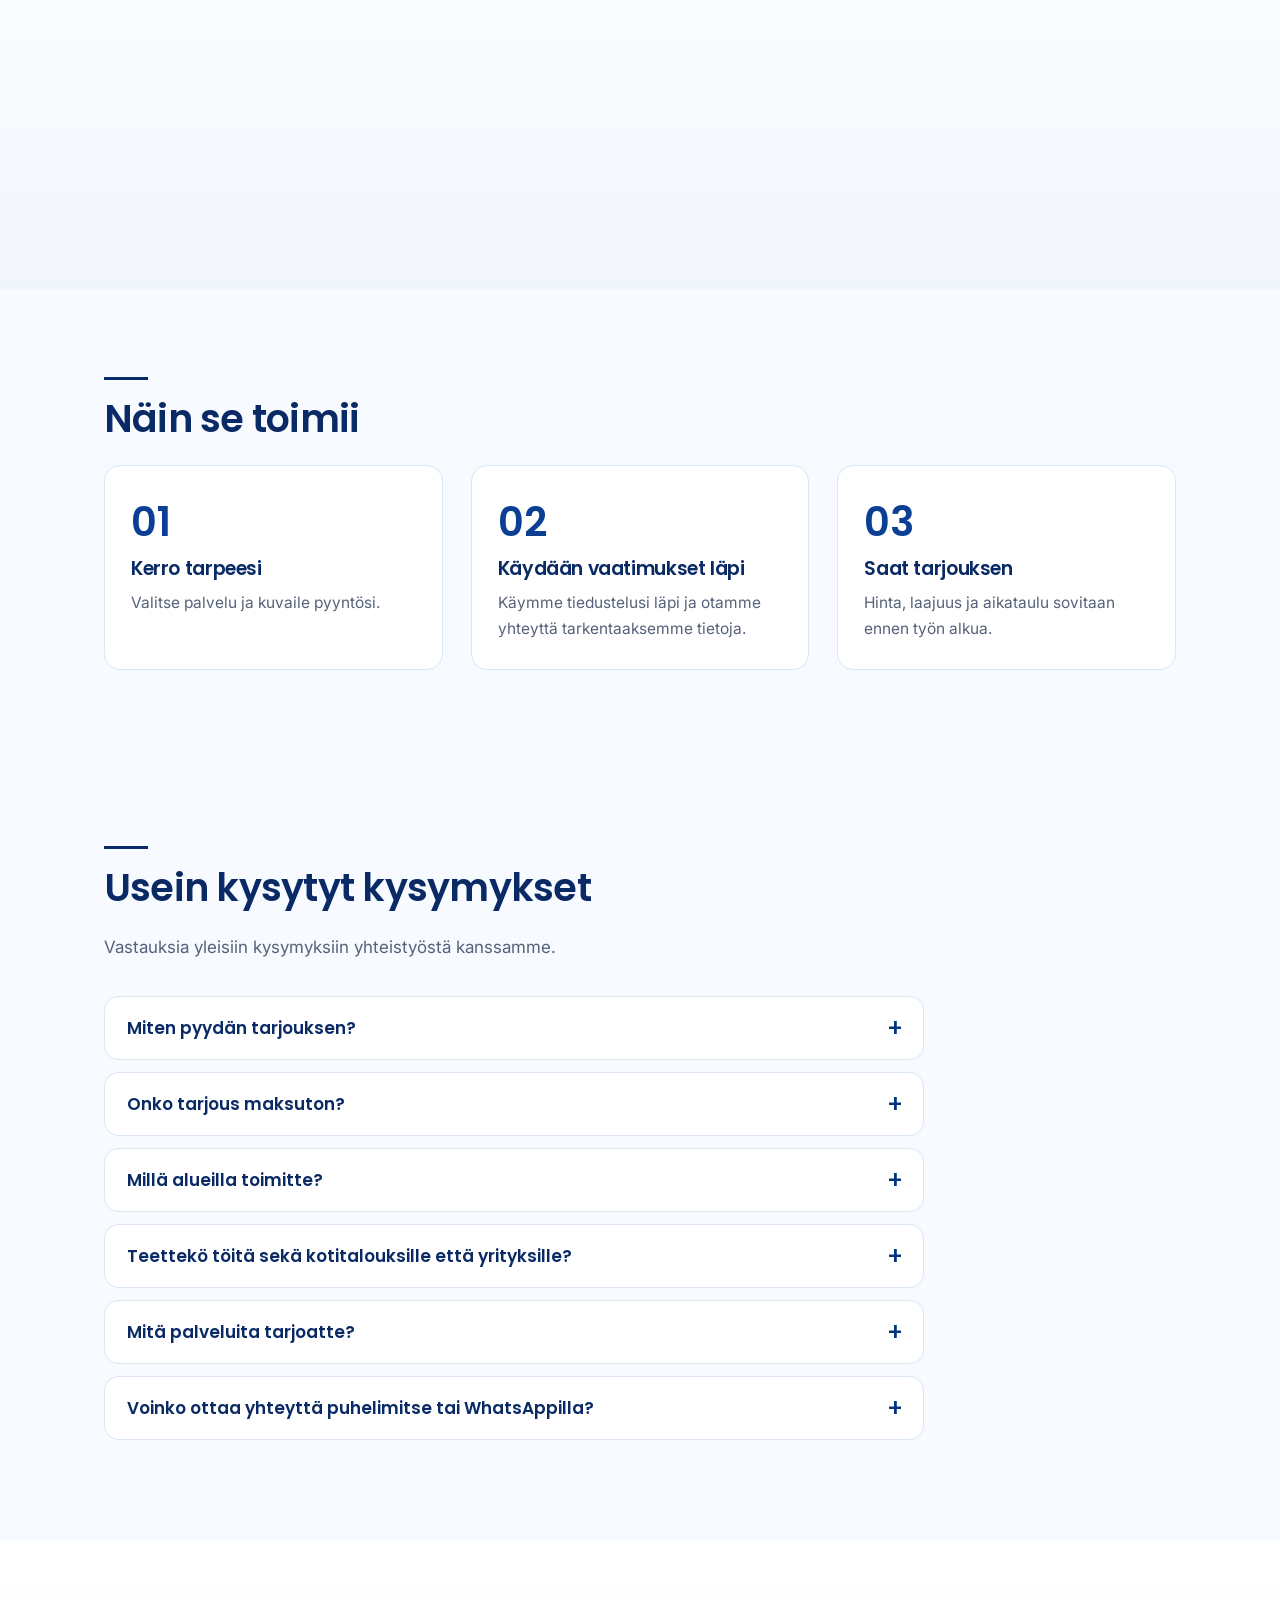
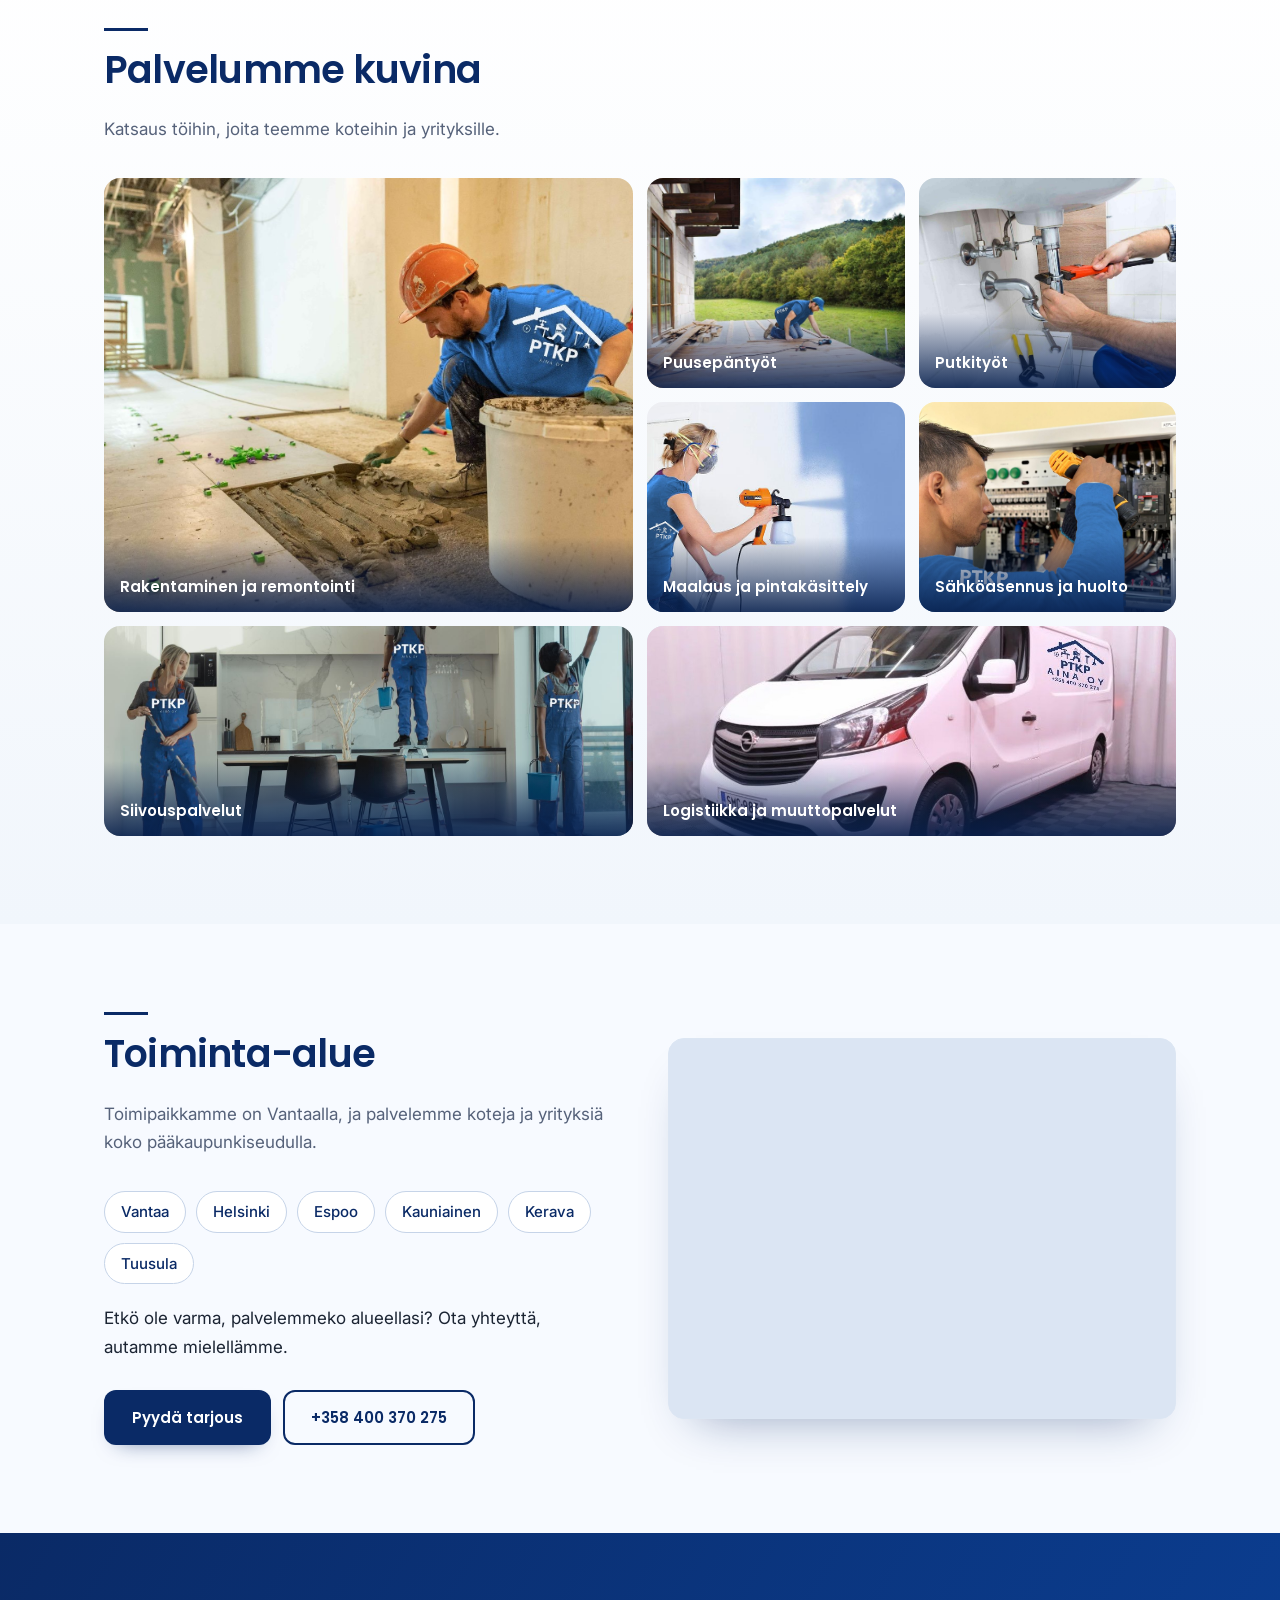
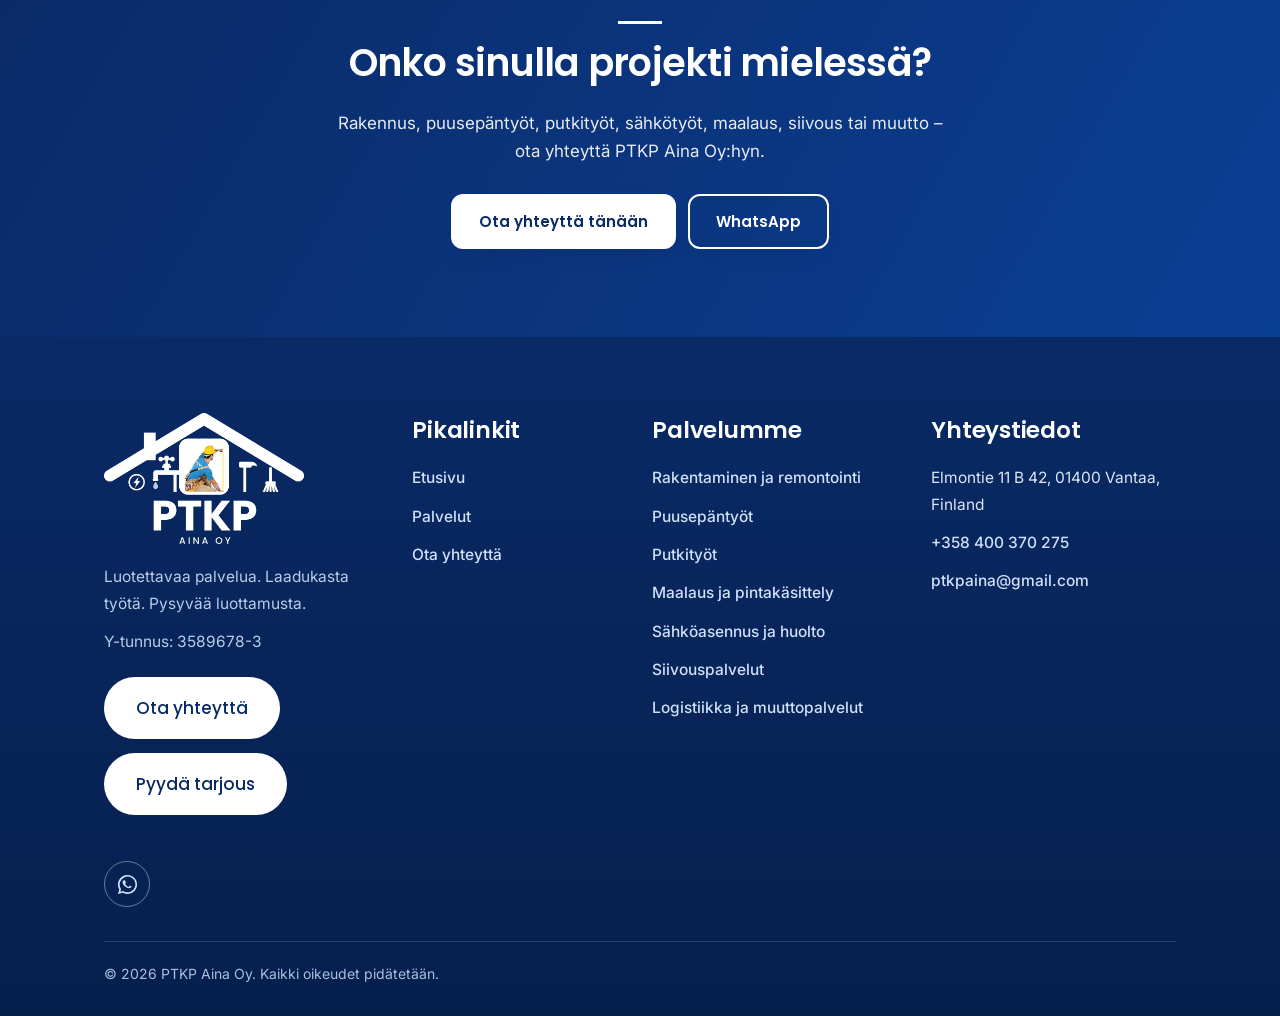
==== commit ffd4565d: "Hero animation icons link to their service pages, with hover labels and keyboard support Co-Authored" ====
--- a/index.html
+++ b/index.html
@@ -8,15 +8,15 @@
 <script type="application/ld+json">{"@context": "https://schema.org", "@type": "FAQPage", "mainEntity": [{"@type": "Question", "name": "How do I request a quote?", "acceptedAnswer": {"@type": "Answer", "text": "Fill in the enquiry form, call us or message us on WhatsApp. We review your request and contact you to clarify the details."}}, {"@type": "Question", "name": "Is the quotation free?", "acceptedAnswer": {"@type": "Answer", "text": "Yes, quotations are free of charge. Pricing, scope and availability are agreed before work starts."}}, {"@type": "Question", "name": "Which areas do you serve?", "acceptedAnswer": {"@type": "Answer", "text": "We are based in Vantaa and serve homes and businesses across the Helsinki metropolitan area. Not sure about your location? Just ask."}}, {"@type": "Question", "name": "Do you work for homes and for businesses?", "acceptedAnswer": {"@type": "Answer", "text": "Yes. We carry out work for private homes as well as business premises."}}, {"@type": "Question", "name": "Which services do you offer?", "acceptedAnswer": {"@type": "Answer", "text": "Construction and renovation, carpentry, plumbing, painting and surface finishing, electrical installation and maintenance, cleaning services, and logistics and moving."}}, {"@type": "Question", "name": "Can I contact you by phone or WhatsApp?", "acceptedAnswer": {"@type": "Answer", "text": "Yes. You can call or message us on +358 400 370 275, or send an email to ptkpaina@gmail.com."}}]}</script><link rel="icon" href="images/ptkp-logo-icon.png" type="image/png"><link rel="stylesheet" href="css/style.css"></head><body><header class="site-header"><div class="wrap bar"><a class="brand" href="index.html"><img src="images/ptkp-logo-icon.png" alt="PTKP Aina Oy logo"><span>PTKP Aina Oy<small>Remontti, siivous &amp; muutto</small></span></a>
 <button class="menu" aria-label="Menu" aria-expanded="false">☰</button>
 <nav class="nav"><a href="index.html" class="on">Home</a><div class="dd"><a href="services.html">Services</a><button type="button" class="dd-b" aria-label="Services menu" aria-expanded="false">&#9662;</button><div class="dd-menu"><a href="construction.html">Construction &amp; Renovation</a><a href="carpentry.html">Carpentry</a><a href="plumbing.html">Plumbing</a><a href="painting.html">Painting &amp; Surface Finishing</a><a href="electrical.html">Electrical Installation &amp; Maintenance</a><a href="cleaning.html">Cleaning Services</a><a href="logistics.html">Logistics &amp; Moving</a></div></div><a href="contact.html">Contact Us</a><a class="hphone" href="tel:+358400370275">+358 400 370 275</a><a class="cta" href="contact.html">Request a Quote</a><span class="lang"><button type="button" data-lang="fi" aria-pressed="false" aria-label="Suomi" title="Suomi"><svg viewBox="0 0 36 22" preserveAspectRatio="xMidYMid slice" aria-hidden="true"><rect width="36" height="22" fill="#fff"/><rect x="10" width="6" height="22" fill="#003580"/><rect y="8" width="36" height="6" fill="#003580"/></svg></button><button type="button" data-lang="en" aria-pressed="true" aria-label="English" title="English"><svg viewBox="0 0 60 30" preserveAspectRatio="xMidYMid slice" aria-hidden="true"><rect width="60" height="30" fill="#012169"/><path d="M0 0l60 30M60 0L0 30" stroke="#fff" stroke-width="6"/><path d="M0 0l60 30M60 0L0 30" stroke="#C8102E" stroke-width="2.4"/><path d="M30 0v30M0 15h60" stroke="#fff" stroke-width="10"/><path d="M30 0v30M0 15h60" stroke="#C8102E" stroke-width="6"/></svg></button></span></nav></div></header>
-<main><div class="hero-logo"><div class="wrap hl-grid"><div class="hl-text"><span class="eyebrow">Construction · Renovation · Cleaning · Moving</span><h1>Reliable Services. Quality Work. Lasting Trust.</h1><p>PTKP Aina Oy provides professional construction, renovation, carpentry, plumbing, electrical installation, cleaning and other essential services.</p><div class="btns"><a class="btn g" href="services.html">Explore Our Services</a><a class="btn o" href="contact.html">Request a Quote</a></div></div><div class="hl-stage"><span class="hl-glow"></span><div class="hl-card"><img class="logo-hero" src="images/ptkp-logo.png" alt="PTKP Aina Oy logo"></div><span class="hl-tile t1"><svg viewBox="-6 -6 92 92" aria-hidden="true"><g class="m"><g class="a cp-nail"><rect x="35" y="30" width="10" height="4" rx="1.2" fill="#5d6b80"/><rect x="38.8" y="33" width="2.4" height="21" fill="#9aa8bb"/></g>
+<main><div class="hero-logo"><div class="wrap hl-grid"><div class="hl-text"><span class="eyebrow">Construction · Renovation · Cleaning · Moving</span><h1>Reliable Services. Quality Work. Lasting Trust.</h1><p>PTKP Aina Oy provides professional construction, renovation, carpentry, plumbing, electrical installation, cleaning and other essential services.</p><div class="btns"><a class="btn g" href="services.html">Explore Our Services</a><a class="btn o" href="contact.html">Request a Quote</a></div></div><div class="hl-stage"><span class="hl-glow"></span><div class="hl-card"><img class="logo-hero" src="images/ptkp-logo.png" alt="PTKP Aina Oy logo"></div><a class="hl-tile t1" href="carpentry.html" aria-label="Carpentry"><svg viewBox="-6 -6 92 92" aria-hidden="true"><g class="m"><g class="a cp-nail"><rect x="35" y="30" width="10" height="4" rx="1.2" fill="#5d6b80"/><rect x="38.8" y="33" width="2.4" height="21" fill="#9aa8bb"/></g>
 <rect x="8" y="52" width="64" height="15" rx="3" fill="#d79a55"/><path d="M14 57h22M44 62h24" stroke="#b9783b" stroke-width="1.4" stroke-linecap="round"/>
-<g class="a cp-ham"><rect x="49.5" y="32" width="5" height="40" rx="2.5" fill="#8a5a2b"/><rect x="38" y="20" width="26" height="13" rx="3" fill="#0A2A66"/><rect x="38" y="20" width="8" height="13" rx="3" fill="#E8B34B"/></g></g></svg></span><span class="hl-tile t2"><svg viewBox="-6 -6 92 92" aria-hidden="true"><g class="m"><rect x="10" y="10" width="60" height="60" rx="5" fill="#f6f8fc" stroke="#c9d6ea" stroke-width="2"/>
+<g class="a cp-ham"><rect x="49.5" y="32" width="5" height="40" rx="2.5" fill="#8a5a2b"/><rect x="38" y="20" width="26" height="13" rx="3" fill="#0A2A66"/><rect x="38" y="20" width="8" height="13" rx="3" fill="#E8B34B"/></g></g></svg><span class="hl-name">Carpentry</span></a><a class="hl-tile t2" href="painting.html" aria-label="Painting"><svg viewBox="-6 -6 92 92" aria-hidden="true"><g class="m"><rect x="10" y="10" width="60" height="60" rx="5" fill="#f6f8fc" stroke="#c9d6ea" stroke-width="2"/>
 <rect class="a pt-fill" x="10" y="10" width="60" height="58" rx="5" fill="#2b7de0"/>
-<g class="a pt-roll"><rect x="14" y="6" width="52" height="12" rx="6" fill="#0b4aa8"/><path d="M66 12h5v11H40v7" fill="none" stroke="#0A2A66" stroke-width="3" stroke-linecap="round" stroke-linejoin="round"/><rect x="37" y="30" width="6" height="16" rx="3" fill="#E8B34B"/></g></g></svg></span><span class="hl-tile t3"><svg viewBox="-6 -6 92 92" aria-hidden="true"><g class="m"><g class="a pl-leak"><ellipse cx="40" cy="72" rx="13" ry="3" fill="#2b7de0" opacity=".35"/>
+<g class="a pt-roll"><rect x="14" y="6" width="52" height="12" rx="6" fill="#0b4aa8"/><path d="M66 12h5v11H40v7" fill="none" stroke="#0A2A66" stroke-width="3" stroke-linecap="round" stroke-linejoin="round"/><rect x="37" y="30" width="6" height="16" rx="3" fill="#E8B34B"/></g></g></svg><span class="hl-name">Painting</span></a><a class="hl-tile t3" href="plumbing.html" aria-label="Plumbing"><svg viewBox="-6 -6 92 92" aria-hidden="true"><g class="m"><g class="a pl-leak"><ellipse cx="40" cy="72" rx="13" ry="3" fill="#2b7de0" opacity=".35"/>
 <path class="a pl-d1" d="M40 47c0 0-3 4-3 6.2a3 3 0 0 0 6 0c0-2.2-3-6.2-3-6.2z" fill="#2b7de0"/><path class="a pl-d2" d="M40 47c0 0-3 4-3 6.2a3 3 0 0 0 6 0c0-2.2-3-6.2-3-6.2z" fill="#2b7de0"/><path class="a pl-d3" d="M40 47c0 0-3 4-3 6.2a3 3 0 0 0 6 0c0-2.2-3-6.2-3-6.2z" fill="#2b7de0"/></g>
 <rect x="6" y="28" width="68" height="14" rx="4" fill="#8fa3be"/><rect x="6" y="31" width="68" height="3" fill="#b8c8de"/><rect x="34" y="25" width="12" height="20" rx="3" fill="#0A2A66"/>
 <g class="a pl-wr"><rect x="36.5" y="6" width="7" height="29" rx="3.5" fill="#E8B34B"/><circle cx="40" cy="35" r="9" fill="#E8B34B"/><circle cx="40" cy="35" r="3.6" fill="#eef4fc"/></g>
-<path class="a pl-ck" d="M24 58l11 11 22-24" fill="none" stroke="#1fa855" stroke-width="7" stroke-linecap="round" stroke-linejoin="round"/></g></svg></span><span class="hl-tile t4"><svg viewBox="-6 -6 92 92" aria-hidden="true"><g class="m">
+<path class="a pl-ck" d="M24 58l11 11 22-24" fill="none" stroke="#1fa855" stroke-width="7" stroke-linecap="round" stroke-linejoin="round"/></g></svg><span class="hl-name">Plumbing</span></a><a class="hl-tile t4" href="cleaning.html" aria-label="Cleaning"><svg viewBox="-6 -6 92 92" aria-hidden="true"><g class="m">
 <rect x="-6" y="62" width="92" height="24" fill="#c9d6ea"/><rect x="-6" y="62" width="92" height="3" fill="#b3c4de"/>
 <rect class="a mp-wet" x="14" y="66" width="56" height="8" rx="4" fill="#fff" opacity=".9"/>
 <rect class="a mp-wet2" x="20" y="68" width="40" height="2" rx="1" fill="#8fc4f5"/>
@@ -36,14 +36,14 @@
 <path d="M49 66v3.4M52.5 66v3.4M56 66v3.4M59.5 66v3.4M63 66v3.4" stroke="#c0cde0" stroke-width=".8"/>
 </g>
 <path class="a mp-s1" d="M66 42l2.2 5.8 5.8 2.2-5.8 2.2-2.2 5.8-2.2-5.8-5.8-2.2 5.8-2.2z" fill="#3bb0ff"/><path class="a mp-s2" d="M24 42l1.7 4.3 4.3 1.7-4.3 1.7-1.7 4.3-1.7-4.3-4.3-1.7 4.3-1.7z" fill="#3bb0ff"/><path class="a mp-s3" d="M58 37l1.4 3.6 3.6 1.4-3.6 1.4-1.4 3.6-1.4-3.6-3.6-1.4 3.6-1.4z" fill="#fff"/>
-</g></svg></span><span class="hl-tile t5"><svg viewBox="-6 -6 92 92" aria-hidden="true"><g class="m"><rect x="8" y="70" width="64" height="5" rx="2" fill="#9ab0cc"/><rect class="a br b0" x="14" y="60" width="16" height="9" rx="1.5" fill="#d4694a"/><rect class="a br b1" x="31.5" y="60" width="16" height="9" rx="1.5" fill="#d4694a"/><rect class="a br b2" x="49" y="60" width="16" height="9" rx="1.5" fill="#d4694a"/><rect class="a br b3" x="14" y="50" width="7.5" height="9" rx="1.5" fill="#d4694a"/><rect class="a br b4" x="22.5" y="50" width="16" height="9" rx="1.5" fill="#d4694a"/><rect class="a br b5" x="40" y="50" width="16" height="9" rx="1.5" fill="#d4694a"/><rect class="a br b6" x="57.5" y="50" width="8.5" height="9" rx="1.5" fill="#d4694a"/><rect class="a br b7" x="14" y="40" width="16" height="9" rx="1.5" fill="#d4694a"/><rect class="a br b8" x="31.5" y="40" width="16" height="9" rx="1.5" fill="#d4694a"/><rect class="a br b9" x="49" y="40" width="16" height="9" rx="1.5" fill="#d4694a"/><path class="a rn-roof" d="M9 41L40 14l31 27z" fill="#0A2A66" stroke="#0A2A66" stroke-width="2" stroke-linejoin="round"/><rect class="a rn-door" x="35" y="52" width="10" height="18" rx="2" fill="#E8B34B"/></g></svg></span><span class="hl-tile t6"><svg viewBox="-6 -6 92 92" aria-hidden="true"><g class="m"><circle class="a el-glow" cx="40" cy="34" r="29" fill="#ffe27a" opacity="0"/>
+</g></svg><span class="hl-name">Cleaning</span></a><a class="hl-tile t5" href="construction.html" aria-label="Construction and renovation"><svg viewBox="-6 -6 92 92" aria-hidden="true"><g class="m"><rect x="8" y="70" width="64" height="5" rx="2" fill="#9ab0cc"/><rect class="a br b0" x="14" y="60" width="16" height="9" rx="1.5" fill="#d4694a"/><rect class="a br b1" x="31.5" y="60" width="16" height="9" rx="1.5" fill="#d4694a"/><rect class="a br b2" x="49" y="60" width="16" height="9" rx="1.5" fill="#d4694a"/><rect class="a br b3" x="14" y="50" width="7.5" height="9" rx="1.5" fill="#d4694a"/><rect class="a br b4" x="22.5" y="50" width="16" height="9" rx="1.5" fill="#d4694a"/><rect class="a br b5" x="40" y="50" width="16" height="9" rx="1.5" fill="#d4694a"/><rect class="a br b6" x="57.5" y="50" width="8.5" height="9" rx="1.5" fill="#d4694a"/><rect class="a br b7" x="14" y="40" width="16" height="9" rx="1.5" fill="#d4694a"/><rect class="a br b8" x="31.5" y="40" width="16" height="9" rx="1.5" fill="#d4694a"/><rect class="a br b9" x="49" y="40" width="16" height="9" rx="1.5" fill="#d4694a"/><path class="a rn-roof" d="M9 41L40 14l31 27z" fill="#0A2A66" stroke="#0A2A66" stroke-width="2" stroke-linejoin="round"/><rect class="a rn-door" x="35" y="52" width="10" height="18" rx="2" fill="#E8B34B"/></g></svg><span class="hl-name">Construction and renovation</span></a><a class="hl-tile t6" href="electrical.html" aria-label="Electrical"><svg viewBox="-6 -6 92 92" aria-hidden="true"><g class="m"><circle class="a el-glow" cx="40" cy="34" r="29" fill="#ffe27a" opacity="0"/>
 <g class="a el-rays" stroke="#E8B34B" stroke-width="3" stroke-linecap="round" clip-path="inset(0)"><line x1="40" y1="34" x2="67.0" y2="34.0"/><line x1="40" y1="34" x2="63.4" y2="47.5"/><line x1="40" y1="34" x2="53.5" y2="57.4"/><line x1="40" y1="34" x2="40.0" y2="61.0"/><line x1="40" y1="34" x2="26.5" y2="57.4"/><line x1="40" y1="34" x2="16.6" y2="47.5"/><line x1="40" y1="34" x2="13.0" y2="34.0"/><line x1="40" y1="34" x2="16.6" y2="20.5"/><line x1="40" y1="34" x2="26.5" y2="10.6"/><line x1="40" y1="34" x2="40.0" y2="7.0"/><line x1="40" y1="34" x2="53.5" y2="10.6"/><line x1="40" y1="34" x2="63.4" y2="20.5"/></g>
 <circle cx="40" cy="34" r="19" fill="#eef4fc" stroke="#0A2A66" stroke-width="3"/><circle class="a el-on" cx="40" cy="34" r="19" fill="#ffd84d"/>
 <path d="M33 37l3.5-8 3.5 8 3.5-8 3.5 8" fill="none" stroke="#0A2A66" stroke-width="2.4" stroke-linecap="round" stroke-linejoin="round"/>
 <rect x="32" y="52" width="16" height="8" rx="2" fill="#0A2A66"/>
 <rect x="50" y="62" width="22" height="14" rx="3" fill="#0A2A66"/><rect x="55" y="67" width="3" height="5" rx="1" fill="#eef4fc"/><rect x="63" y="67" width="3" height="5" rx="1" fill="#eef4fc"/>
 <g class="a el-plug"><path d="M-12 69H21" stroke="#3b4a63" stroke-width="3" stroke-linecap="round"/><rect x="21" y="63" width="15" height="12" rx="3" fill="#E8B34B"/><rect x="36" y="65" width="9" height="2.6" fill="#8fa3be"/><rect x="36" y="71" width="9" height="2.6" fill="#8fa3be"/></g>
-<path class="a el-spark" d="M52 66l3-6 1 5 5-3-3 6 3 1-6 2z" fill="#E8B34B"/></g></svg></span><span class="hl-tile t7"><svg viewBox="-6 -6 92 92" aria-hidden="true"><g class="m">
+<path class="a el-spark" d="M52 66l3-6 1 5 5-3-3 6 3 1-6 2z" fill="#E8B34B"/></g></svg><span class="hl-name">Electrical</span></a><a class="hl-tile t7" href="logistics.html" aria-label="Logistics &amp; Moving"><svg viewBox="-6 -6 92 92" aria-hidden="true"><g class="m">
 <path class="a lg-speed" d="M-4 36h12M-6 44h10M-3 52h9" stroke="#9db6d6" stroke-width="2" stroke-linecap="round" fill="none"/>
 <rect x="-6" y="60" width="92" height="20" fill="#6f7f96"/><path d="M-6 70h92" stroke="#fff" stroke-width="1.6" stroke-dasharray="7 6" opacity=".8"/>
 <g class="a lg-van"><g transform="translate(12 0)">
@@ -56,7 +56,7 @@
 <path d="M46 35.5h6.2l5.4 6.6H46z" fill="#bcd9f5"/>
 <g class="a lg-w"><circle cx="18" cy="54" r="6.6" fill="#1b2433"/><circle cx="18" cy="54" r="2.6" fill="#cfd8e6"/><path d="M18 49.5v9M13.5 54h9" stroke="#cfd8e6" stroke-width="1.2"/></g>
 <g class="a lg-w"><circle cx="52" cy="54" r="6.6" fill="#1b2433"/><circle cx="52" cy="54" r="2.6" fill="#cfd8e6"/><path d="M52 49.5v9M47.5 54h9" stroke="#cfd8e6" stroke-width="1.2"/></g>
-</g></g></g></svg></span></div></div></div>
+</g></g></g></svg><span class="hl-name">Logistics &amp; Moving</span></a></div></div></div>
 <div class="trust"><div class="wrap"><span>Based in Vantaa</span><span>Quality guaranteed</span><span>Free quotation</span><span>Business ID 3589678-3</span></div></div>
 <section class="alt"><div class="wrap split"><img src="images/carpentry.jpg" alt="Carpenter building a terrace" loading="lazy"><div><h2>About PTKP Aina Oy</h2>
 <p>PTKP Aina Oy is a Finnish limited liability company based in Vantaa, offering a diverse range of services to support residential, commercial and operational needs.</p>
--- a/css/style.css
+++ b/css/style.css
@@ -570,3 +570,16 @@
 @keyframes mp-body{0%,4%{transform:translateX(-1px)}20%{transform:translateX(3px)}38%{transform:translateX(-1px)}56%{transform:translateX(3px)}72%,100%{transform:translateX(0)}}
 @keyframes mp-wet{0%,4%{transform:scaleX(.04)}56%,100%{transform:scaleX(1)}}
 @keyframes mp-s{0%,66%{opacity:0;transform:scale(.2) rotate(0)}76%{opacity:1;transform:scale(1.15) rotate(20deg)}86%{opacity:1;transform:scale(.9) rotate(30deg)}94%,100%{opacity:0;transform:scale(.4) rotate(45deg)}}
+
+/* hero icons are links to the service pages */
+a.hl-tile{text-decoration:none;color:inherit;cursor:pointer;-webkit-tap-highlight-color:transparent}
+a.hl-tile svg{transition:transform .25s ease}
+a.hl-tile:hover,a.hl-tile:focus-visible{animation-play-state:paused;box-shadow:0 0 0 4px rgba(255,255,255,.55),0 22px 38px -12px rgba(0,0,0,.6);z-index:4}
+a.hl-tile:hover svg,a.hl-tile:focus-visible svg{transform:scale(1.08)}
+a.hl-tile:focus-visible{outline:3px solid #fff;outline-offset:3px}
+.hl-name{position:absolute;left:50%;top:calc(100% + 10px);transform:translate(-50%,-4px);white-space:nowrap;background:#fff;color:var(--navy);font:600 13px Poppins,Inter,sans-serif;padding:6px 12px;border-radius:99px;box-shadow:0 10px 22px -10px rgba(0,0,0,.55);opacity:0;pointer-events:none;transition:opacity .2s,transform .2s}
+a.hl-tile:hover .hl-name,a.hl-tile:focus-visible .hl-name{opacity:1;transform:translate(-50%,0)}
+.hl-tile.t1 .hl-name{left:0;transform:translate(0,-4px)}.hl-tile.t1:hover .hl-name,.hl-tile.t1:focus-visible .hl-name{transform:translate(0,0)}
+.hl-tile.t2 .hl-name,.hl-tile.t4 .hl-name{left:auto;right:0;transform:translate(0,-4px)}.hl-tile.t2:hover .hl-name,.hl-tile.t4:hover .hl-name,.hl-tile.t2:focus-visible .hl-name,.hl-tile.t4:focus-visible .hl-name{transform:translate(0,0)}
+.hl-tile.t5 .hl-name,.hl-tile.t6 .hl-name,.hl-tile.t7 .hl-name{top:auto;bottom:calc(100% + 10px)}
+@media(hover:none){.hl-name{display:none}}
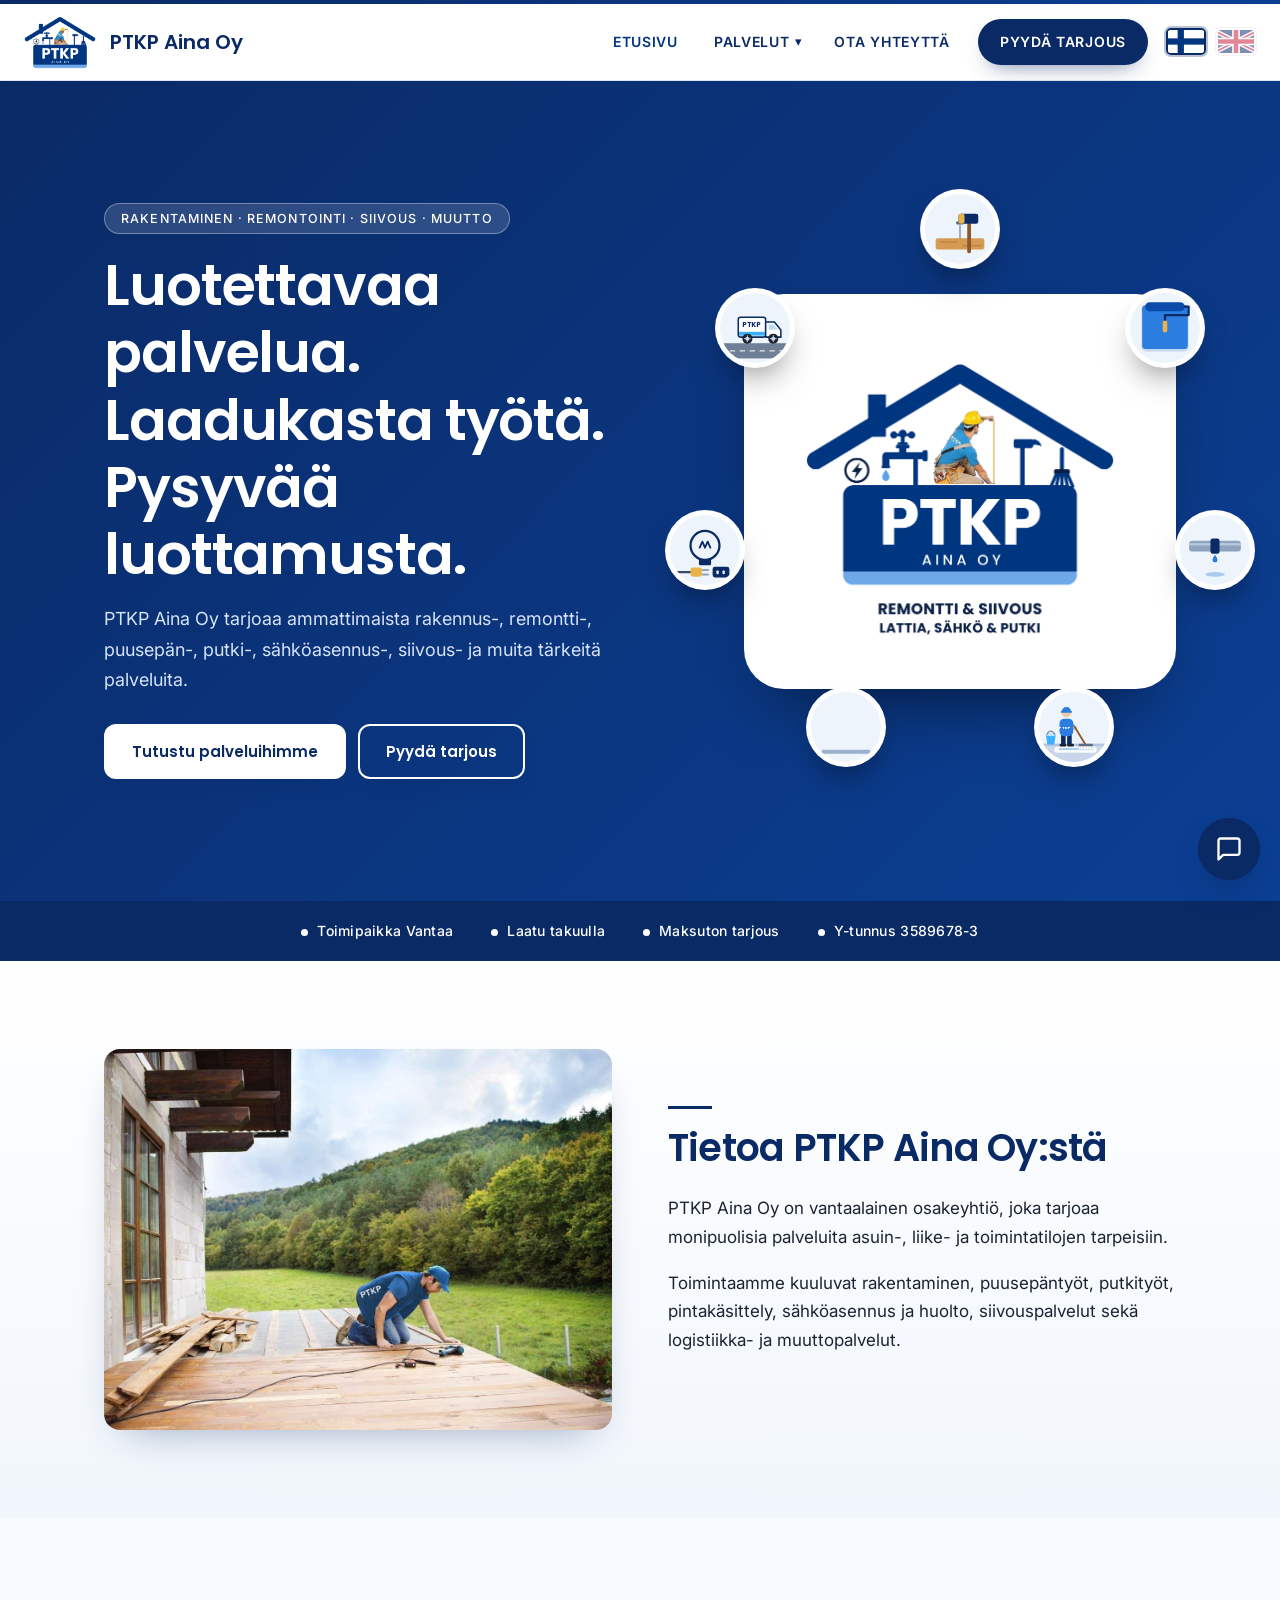
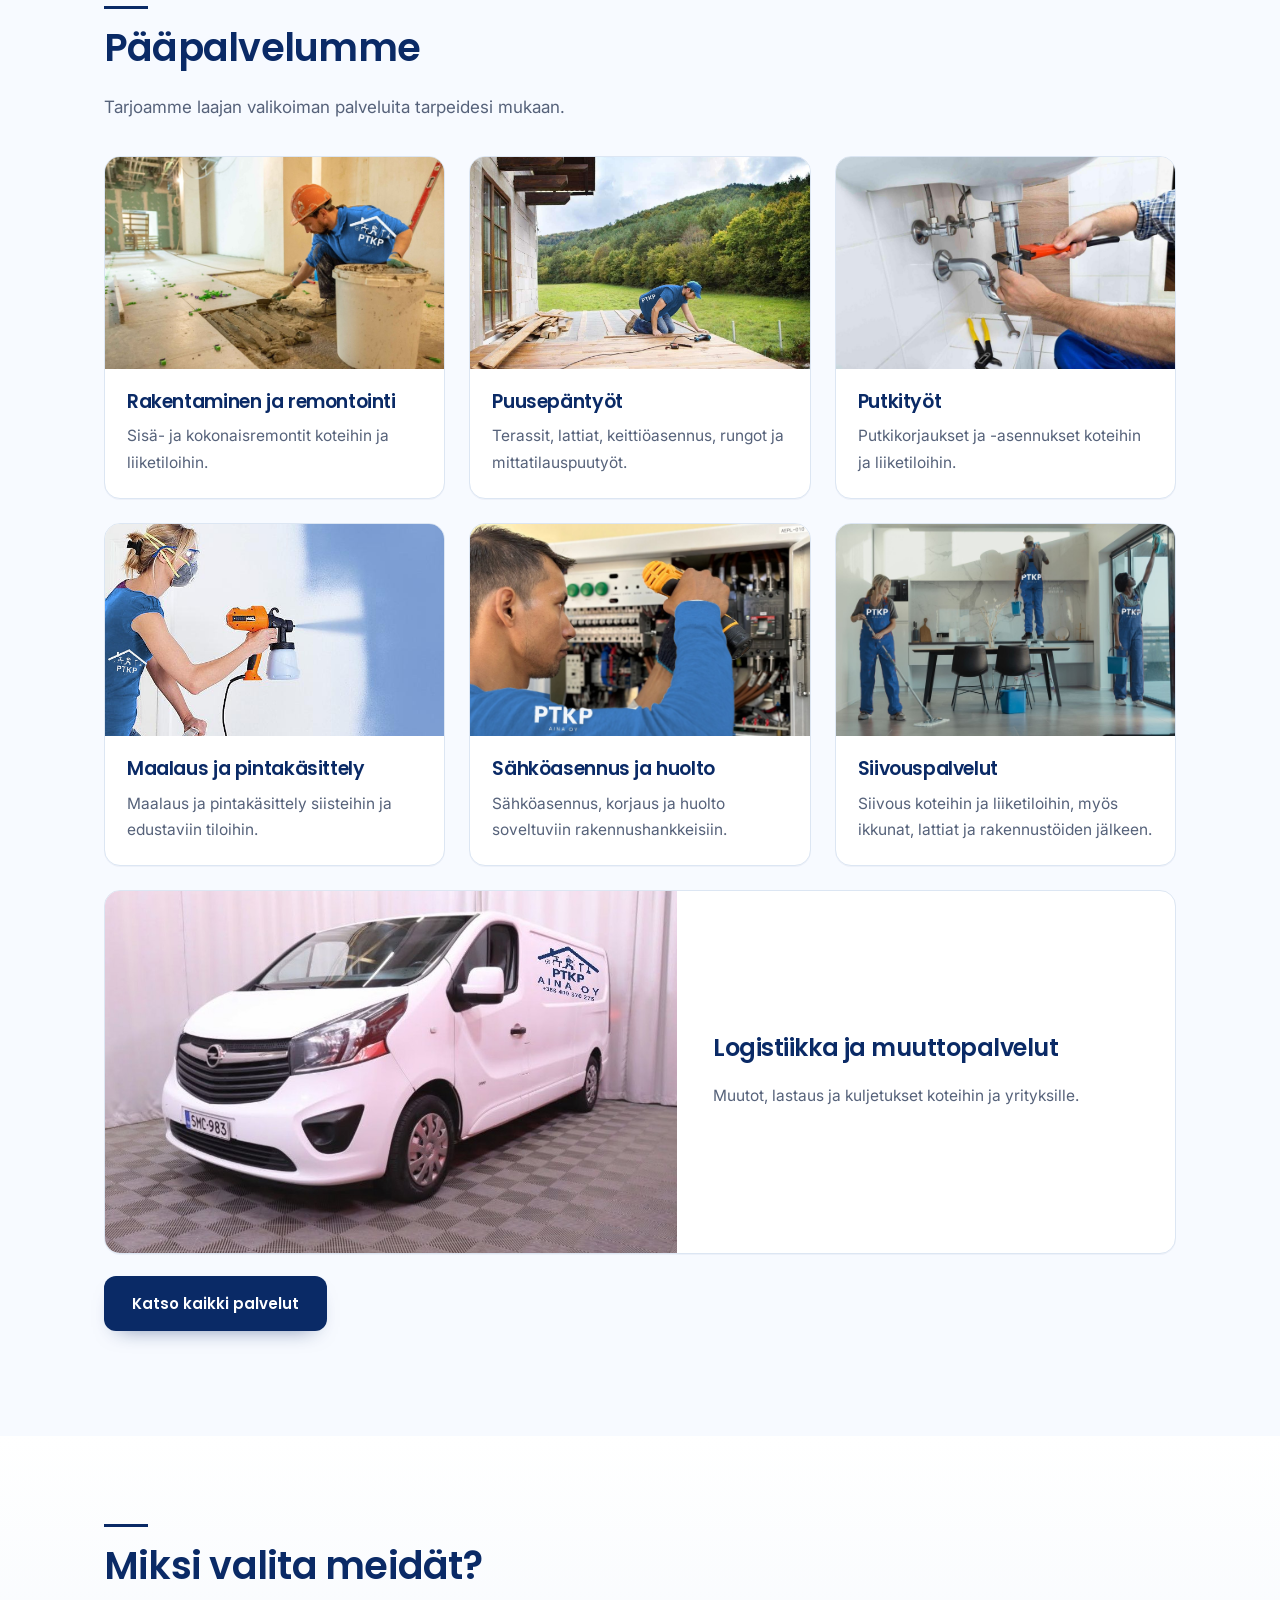
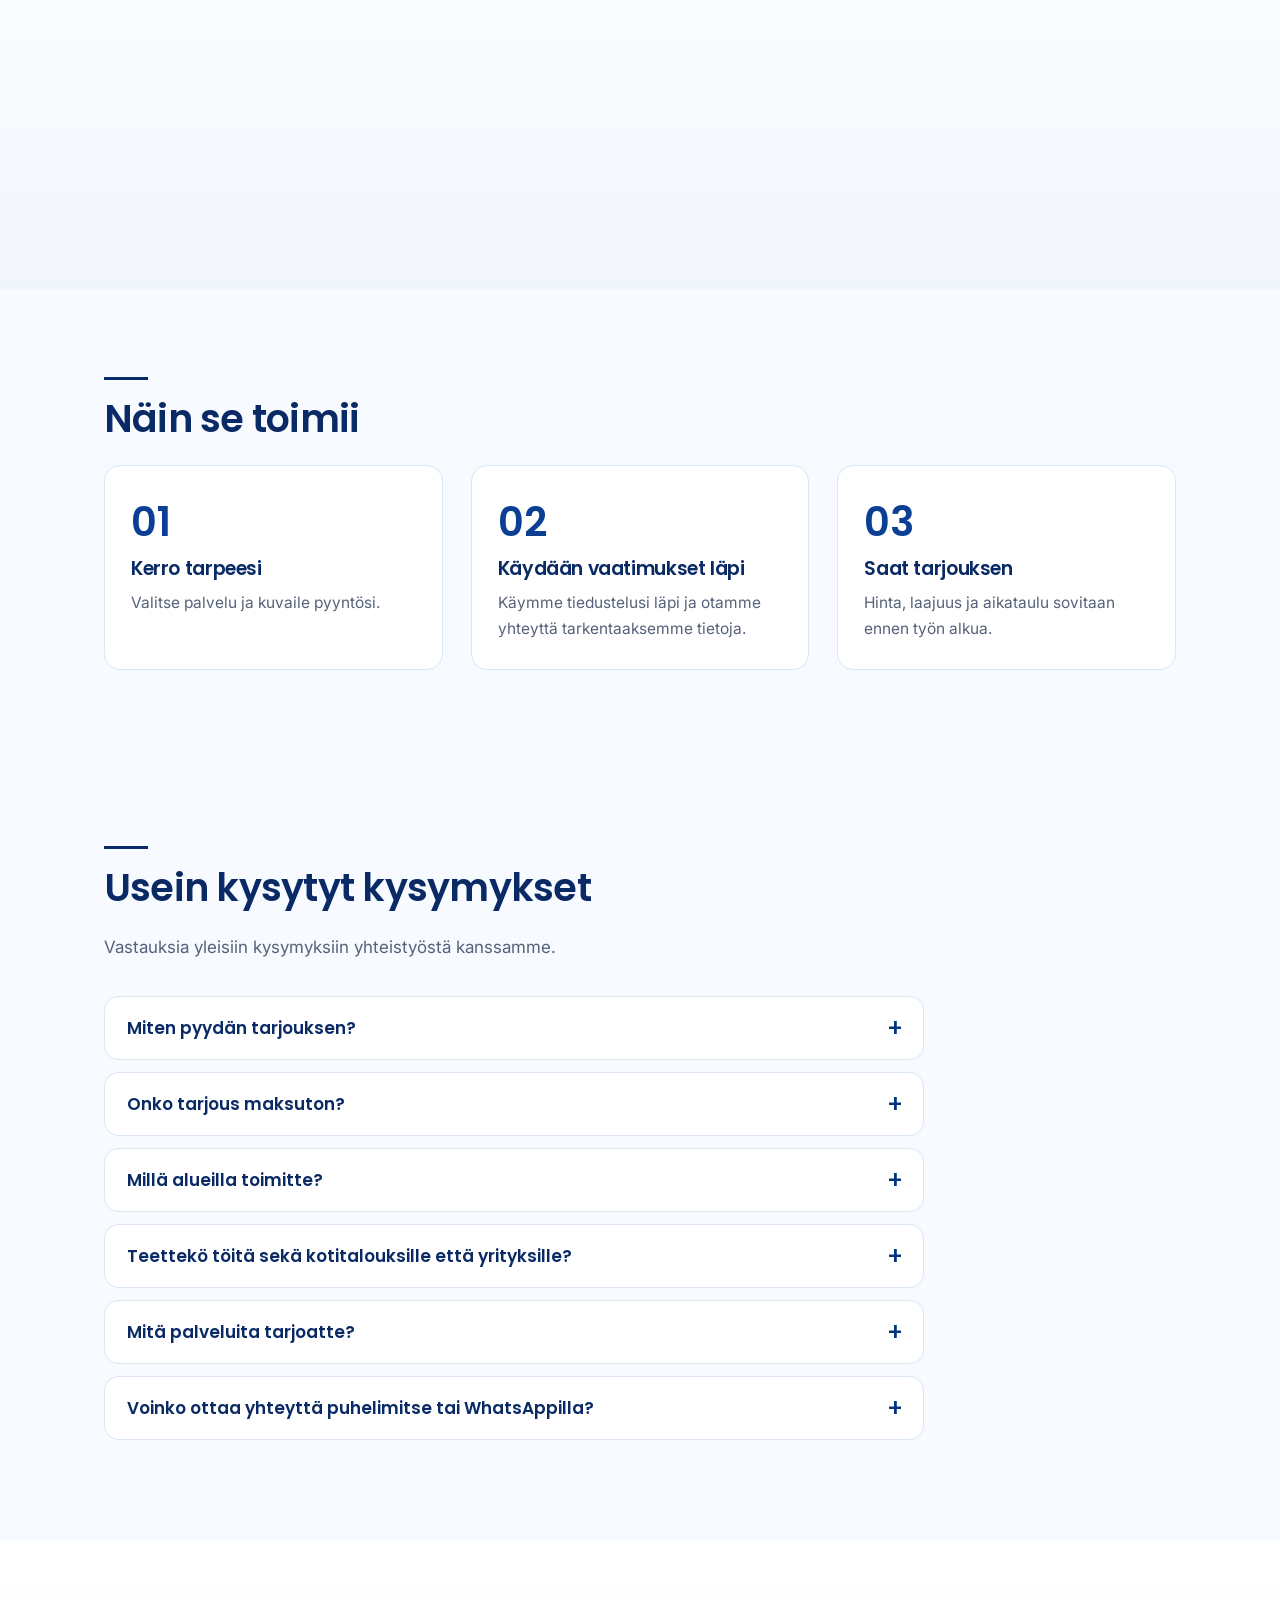
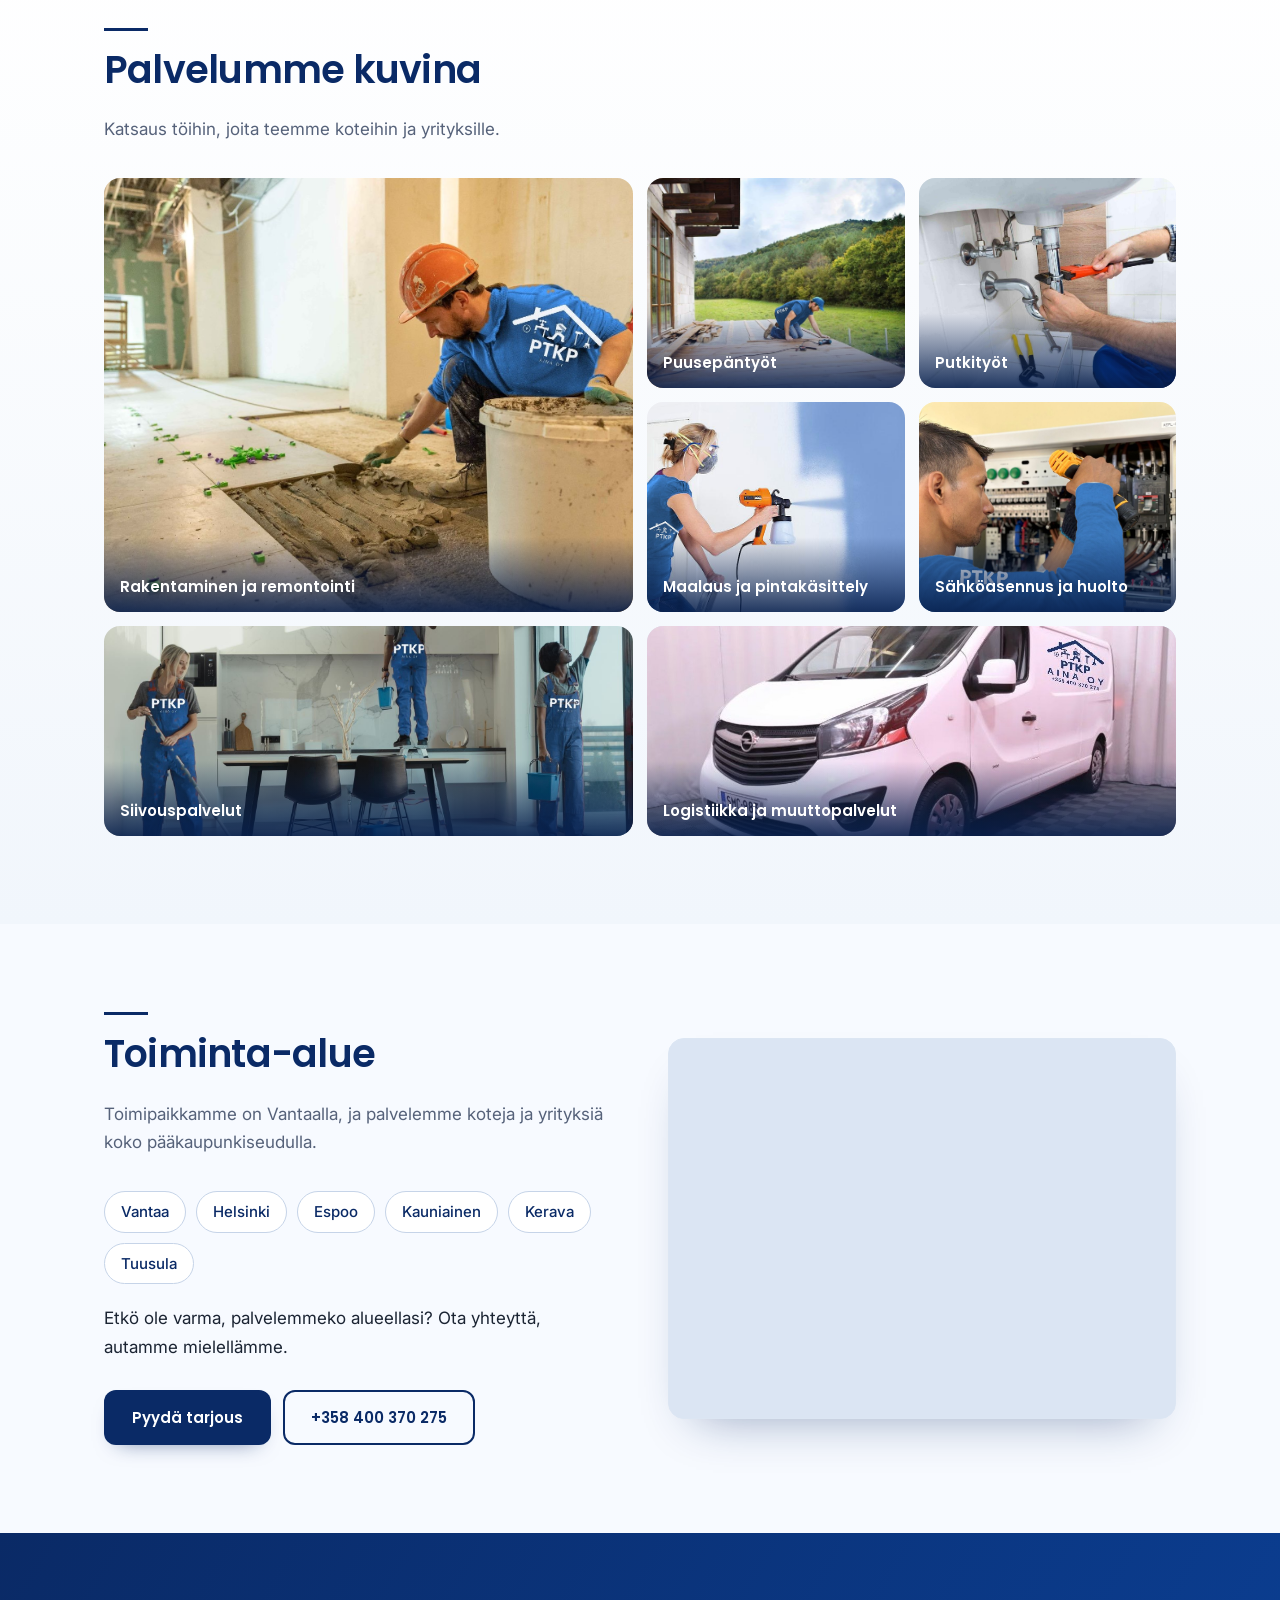
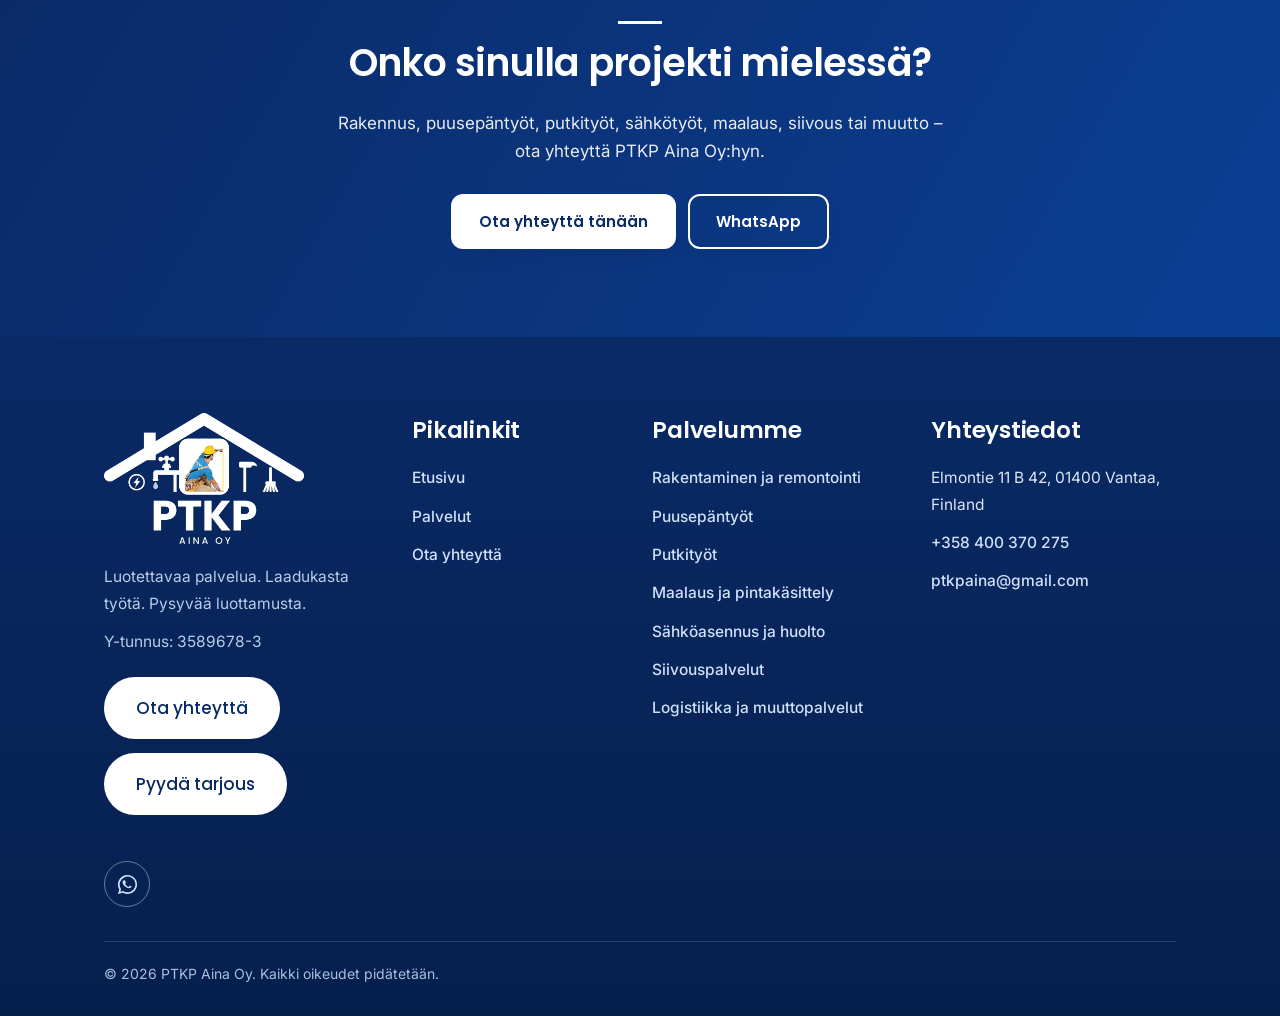
==== commit 40b5a717: "Hero: service icons orbit around the logo (upright, pause on hover, still clickable) Co-Authored-By:" ====
--- a/index.html
+++ b/index.html
@@ -8,7 +8,7 @@
 <script type="application/ld+json">{"@context": "https://schema.org", "@type": "FAQPage", "mainEntity": [{"@type": "Question", "name": "How do I request a quote?", "acceptedAnswer": {"@type": "Answer", "text": "Fill in the enquiry form, call us or message us on WhatsApp. We review your request and contact you to clarify the details."}}, {"@type": "Question", "name": "Is the quotation free?", "acceptedAnswer": {"@type": "Answer", "text": "Yes, quotations are free of charge. Pricing, scope and availability are agreed before work starts."}}, {"@type": "Question", "name": "Which areas do you serve?", "acceptedAnswer": {"@type": "Answer", "text": "We are based in Vantaa and serve homes and businesses across the Helsinki metropolitan area. Not sure about your location? Just ask."}}, {"@type": "Question", "name": "Do you work for homes and for businesses?", "acceptedAnswer": {"@type": "Answer", "text": "Yes. We carry out work for private homes as well as business premises."}}, {"@type": "Question", "name": "Which services do you offer?", "acceptedAnswer": {"@type": "Answer", "text": "Construction and renovation, carpentry, plumbing, painting and surface finishing, electrical installation and maintenance, cleaning services, and logistics and moving."}}, {"@type": "Question", "name": "Can I contact you by phone or WhatsApp?", "acceptedAnswer": {"@type": "Answer", "text": "Yes. You can call or message us on +358 400 370 275, or send an email to ptkpaina@gmail.com."}}]}</script><link rel="icon" href="images/ptkp-logo-icon.png" type="image/png"><link rel="stylesheet" href="css/style.css"></head><body><header class="site-header"><div class="wrap bar"><a class="brand" href="index.html"><img src="images/ptkp-logo-icon.png" alt="PTKP Aina Oy logo"><span>PTKP Aina Oy<small>Remontti, siivous &amp; muutto</small></span></a>
 <button class="menu" aria-label="Menu" aria-expanded="false">☰</button>
 <nav class="nav"><a href="index.html" class="on">Home</a><div class="dd"><a href="services.html">Services</a><button type="button" class="dd-b" aria-label="Services menu" aria-expanded="false">&#9662;</button><div class="dd-menu"><a href="construction.html">Construction &amp; Renovation</a><a href="carpentry.html">Carpentry</a><a href="plumbing.html">Plumbing</a><a href="painting.html">Painting &amp; Surface Finishing</a><a href="electrical.html">Electrical Installation &amp; Maintenance</a><a href="cleaning.html">Cleaning Services</a><a href="logistics.html">Logistics &amp; Moving</a></div></div><a href="contact.html">Contact Us</a><a class="hphone" href="tel:+358400370275">+358 400 370 275</a><a class="cta" href="contact.html">Request a Quote</a><span class="lang"><button type="button" data-lang="fi" aria-pressed="false" aria-label="Suomi" title="Suomi"><svg viewBox="0 0 36 22" preserveAspectRatio="xMidYMid slice" aria-hidden="true"><rect width="36" height="22" fill="#fff"/><rect x="10" width="6" height="22" fill="#003580"/><rect y="8" width="36" height="6" fill="#003580"/></svg></button><button type="button" data-lang="en" aria-pressed="true" aria-label="English" title="English"><svg viewBox="0 0 60 30" preserveAspectRatio="xMidYMid slice" aria-hidden="true"><rect width="60" height="30" fill="#012169"/><path d="M0 0l60 30M60 0L0 30" stroke="#fff" stroke-width="6"/><path d="M0 0l60 30M60 0L0 30" stroke="#C8102E" stroke-width="2.4"/><path d="M30 0v30M0 15h60" stroke="#fff" stroke-width="10"/><path d="M30 0v30M0 15h60" stroke="#C8102E" stroke-width="6"/></svg></button></span></nav></div></header>
-<main><div class="hero-logo"><div class="wrap hl-grid"><div class="hl-text"><span class="eyebrow">Construction · Renovation · Cleaning · Moving</span><h1>Reliable Services. Quality Work. Lasting Trust.</h1><p>PTKP Aina Oy provides professional construction, renovation, carpentry, plumbing, electrical installation, cleaning and other essential services.</p><div class="btns"><a class="btn g" href="services.html">Explore Our Services</a><a class="btn o" href="contact.html">Request a Quote</a></div></div><div class="hl-stage"><span class="hl-glow"></span><div class="hl-card"><img class="logo-hero" src="images/ptkp-logo.png" alt="PTKP Aina Oy logo"></div><a class="hl-tile t1" href="carpentry.html" aria-label="Carpentry"><svg viewBox="-6 -6 92 92" aria-hidden="true"><g class="m"><g class="a cp-nail"><rect x="35" y="30" width="10" height="4" rx="1.2" fill="#5d6b80"/><rect x="38.8" y="33" width="2.4" height="21" fill="#9aa8bb"/></g>
+<main><div class="hero-logo"><div class="wrap hl-grid"><div class="hl-text"><span class="eyebrow">Construction · Renovation · Cleaning · Moving</span><h1>Reliable Services. Quality Work. Lasting Trust.</h1><p>PTKP Aina Oy provides professional construction, renovation, carpentry, plumbing, electrical installation, cleaning and other essential services.</p><div class="btns"><a class="btn g" href="services.html">Explore Our Services</a><a class="btn o" href="contact.html">Request a Quote</a></div></div><div class="hl-stage"><span class="hl-glow"></span><div class="hl-card"><img class="logo-hero" src="images/ptkp-logo.png" alt="PTKP Aina Oy logo"></div><div class="hl-orbit"><a class="hl-tile t1" href="carpentry.html" aria-label="Carpentry"><svg viewBox="-6 -6 92 92" aria-hidden="true"><g class="m"><g class="a cp-nail"><rect x="35" y="30" width="10" height="4" rx="1.2" fill="#5d6b80"/><rect x="38.8" y="33" width="2.4" height="21" fill="#9aa8bb"/></g>
 <rect x="8" y="52" width="64" height="15" rx="3" fill="#d79a55"/><path d="M14 57h22M44 62h24" stroke="#b9783b" stroke-width="1.4" stroke-linecap="round"/>
 <g class="a cp-ham"><rect x="49.5" y="32" width="5" height="40" rx="2.5" fill="#8a5a2b"/><rect x="38" y="20" width="26" height="13" rx="3" fill="#0A2A66"/><rect x="38" y="20" width="8" height="13" rx="3" fill="#E8B34B"/></g></g></svg><span class="hl-name">Carpentry</span></a><a class="hl-tile t2" href="painting.html" aria-label="Painting"><svg viewBox="-6 -6 92 92" aria-hidden="true"><g class="m"><rect x="10" y="10" width="60" height="60" rx="5" fill="#f6f8fc" stroke="#c9d6ea" stroke-width="2"/>
 <rect class="a pt-fill" x="10" y="10" width="60" height="58" rx="5" fill="#2b7de0"/>
@@ -56,7 +56,7 @@
 <path d="M46 35.5h6.2l5.4 6.6H46z" fill="#bcd9f5"/>
 <g class="a lg-w"><circle cx="18" cy="54" r="6.6" fill="#1b2433"/><circle cx="18" cy="54" r="2.6" fill="#cfd8e6"/><path d="M18 49.5v9M13.5 54h9" stroke="#cfd8e6" stroke-width="1.2"/></g>
 <g class="a lg-w"><circle cx="52" cy="54" r="6.6" fill="#1b2433"/><circle cx="52" cy="54" r="2.6" fill="#cfd8e6"/><path d="M52 49.5v9M47.5 54h9" stroke="#cfd8e6" stroke-width="1.2"/></g>
-</g></g></g></svg><span class="hl-name">Logistics &amp; Moving</span></a></div></div></div>
+</g></g></g></svg><span class="hl-name">Logistics &amp; Moving</span></a></div></div></div></div>
 <div class="trust"><div class="wrap"><span>Based in Vantaa</span><span>Quality guaranteed</span><span>Free quotation</span><span>Business ID 3589678-3</span></div></div>
 <section class="alt"><div class="wrap split"><img src="images/carpentry.jpg" alt="Carpenter building a terrace" loading="lazy"><div><h2>About PTKP Aina Oy</h2>
 <p>PTKP Aina Oy is a Finnish limited liability company based in Vantaa, offering a diverse range of services to support residential, commercial and operational needs.</p>
--- a/css/style.css
+++ b/css/style.css
@@ -583,3 +583,22 @@
 .hl-tile.t2 .hl-name,.hl-tile.t4 .hl-name{left:auto;right:0;transform:translate(0,-4px)}.hl-tile.t2:hover .hl-name,.hl-tile.t4:hover .hl-name,.hl-tile.t2:focus-visible .hl-name,.hl-tile.t4:focus-visible .hl-name{transform:translate(0,0)}
 .hl-tile.t5 .hl-name,.hl-tile.t6 .hl-name,.hl-tile.t7 .hl-name{top:auto;bottom:calc(100% + 10px)}
 @media(hover:none){.hl-name{display:none}}
+
+/* ===== hero icons orbit around the logo ===== */
+.hl-stage{--off:46px;--ts:80px}
+.hl-orbit{position:absolute;left:calc(var(--off)*-1);right:calc(var(--off)*-1);top:50%;margin-top:calc(-50% - var(--off));aspect-ratio:1/1;z-index:2;pointer-events:none;animation:orbit 44s linear infinite}
+.hl-orbit .hl-tile{pointer-events:auto;right:auto;bottom:auto;width:var(--ts);height:var(--ts);margin:calc(var(--ts)/-2) 0 0 calc(var(--ts)/-2);animation:orbit-up 44s linear infinite}
+.hl-orbit .hl-tile.t1{left:50.000%;top:0.000%}
+.hl-orbit .hl-tile.t2{left:89.092%;top:18.826%}
+.hl-orbit .hl-tile.t3{left:98.746%;top:61.126%}
+.hl-orbit .hl-tile.t4{left:71.694%;top:95.048%}
+.hl-orbit .hl-tile.t5{left:28.306%;top:95.048%}
+.hl-orbit .hl-tile.t6{left:1.254%;top:61.126%}
+.hl-orbit .hl-tile.t7{left:10.908%;top:18.826%}
+.hl-orbit:hover,.hl-orbit:hover .hl-tile{animation-play-state:paused}
+.hl-orbit .hl-tile .hl-name{left:50%;right:auto;top:calc(100% + 10px);bottom:auto;transform:translate(-50%,-4px)}
+.hl-orbit a.hl-tile:hover .hl-name,.hl-orbit a.hl-tile:focus-visible .hl-name{transform:translate(-50%,0)}
+@keyframes orbit{to{transform:rotate(360deg)}}
+@keyframes orbit-up{to{transform:rotate(-360deg)}}
+@media(max-width:860px){.hl-stage{--off:6px;--ts:52px;margin-top:52px}}
+@media(prefers-reduced-motion:reduce){.hl-orbit,.hl-orbit .hl-tile{animation:none!important}}
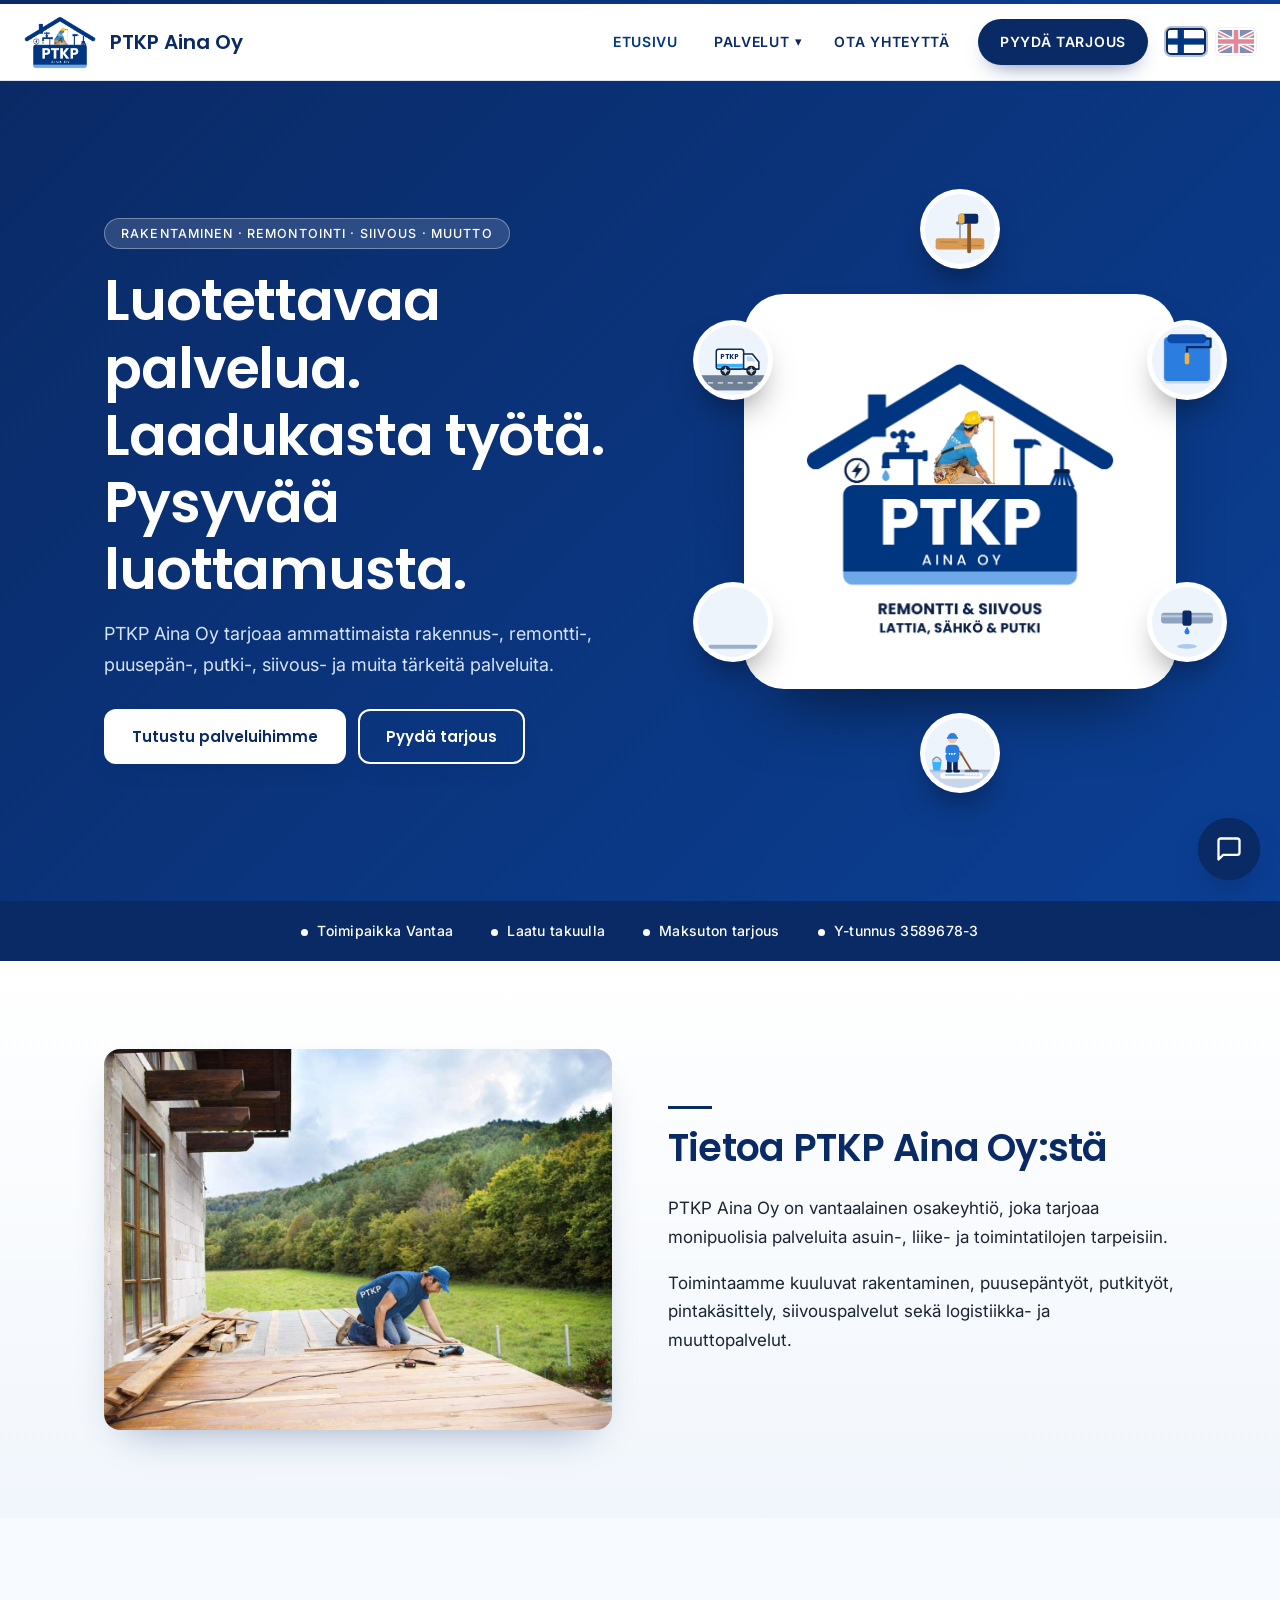
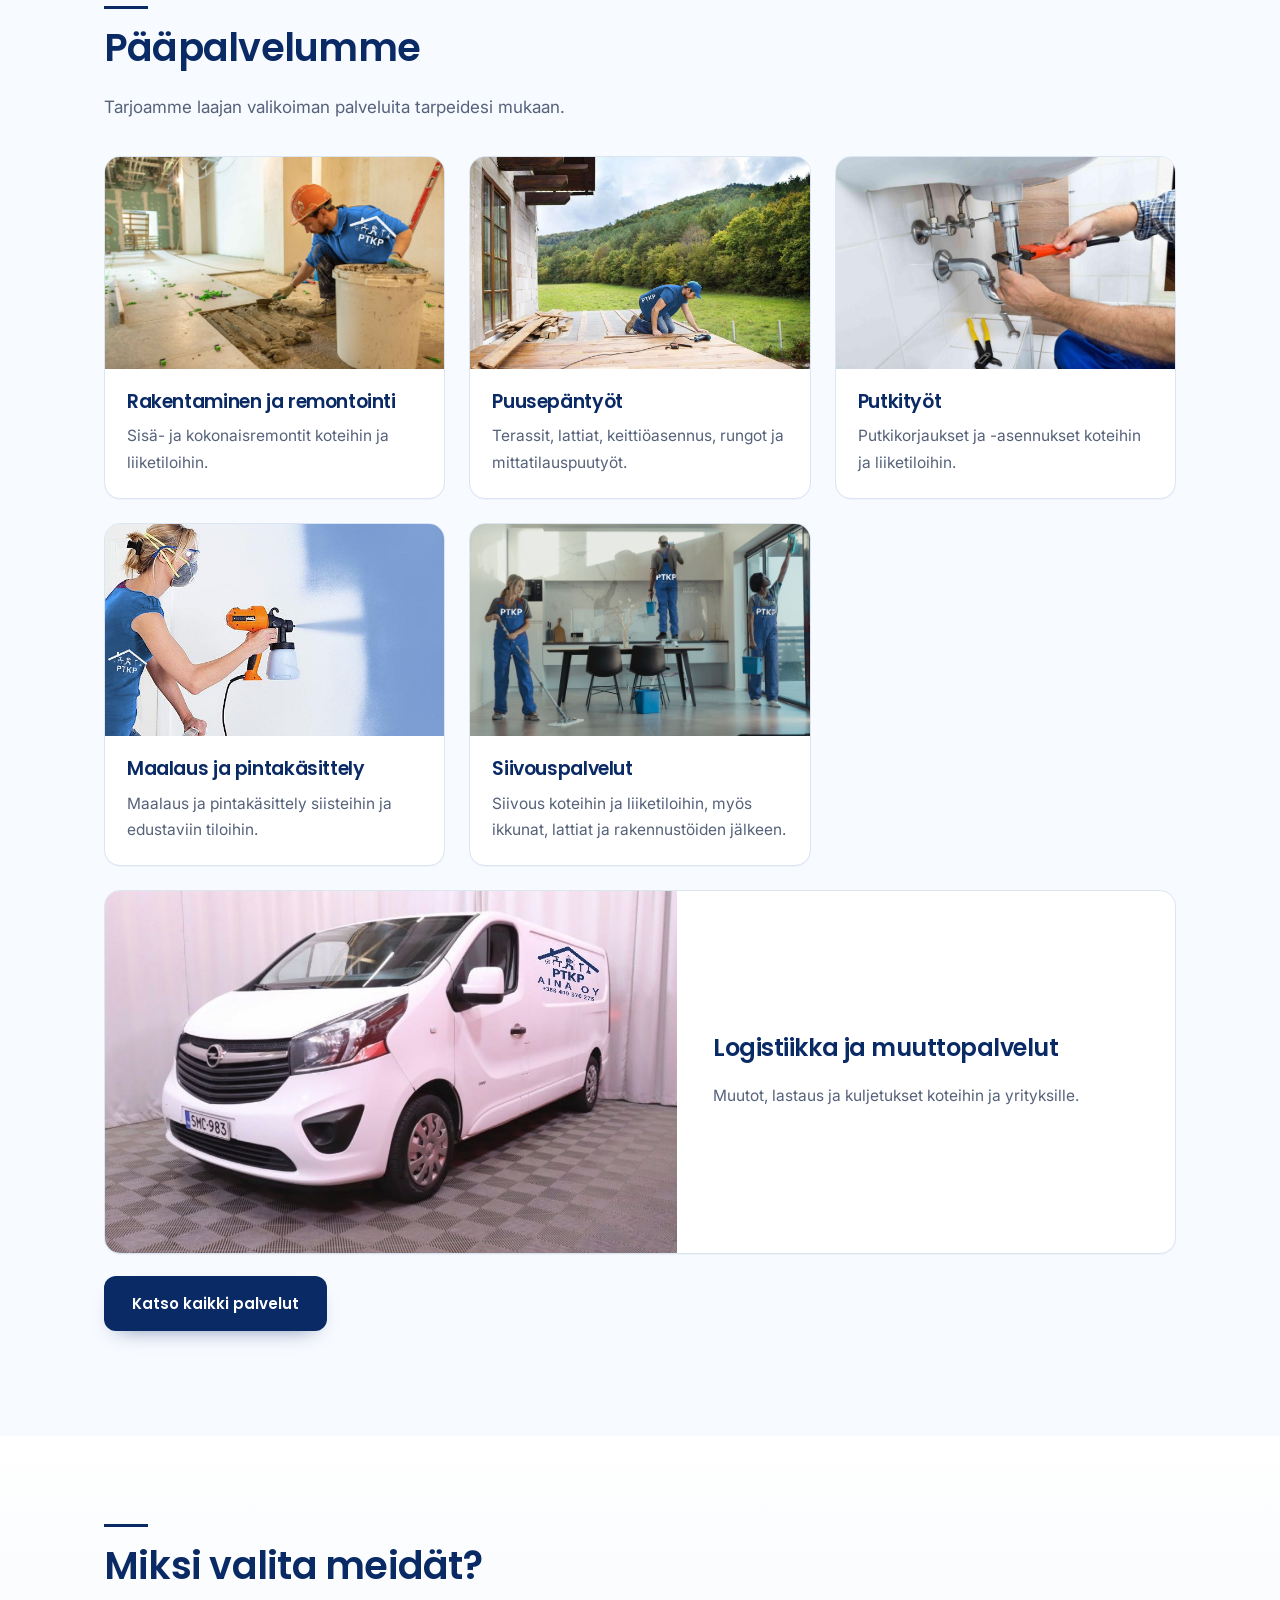
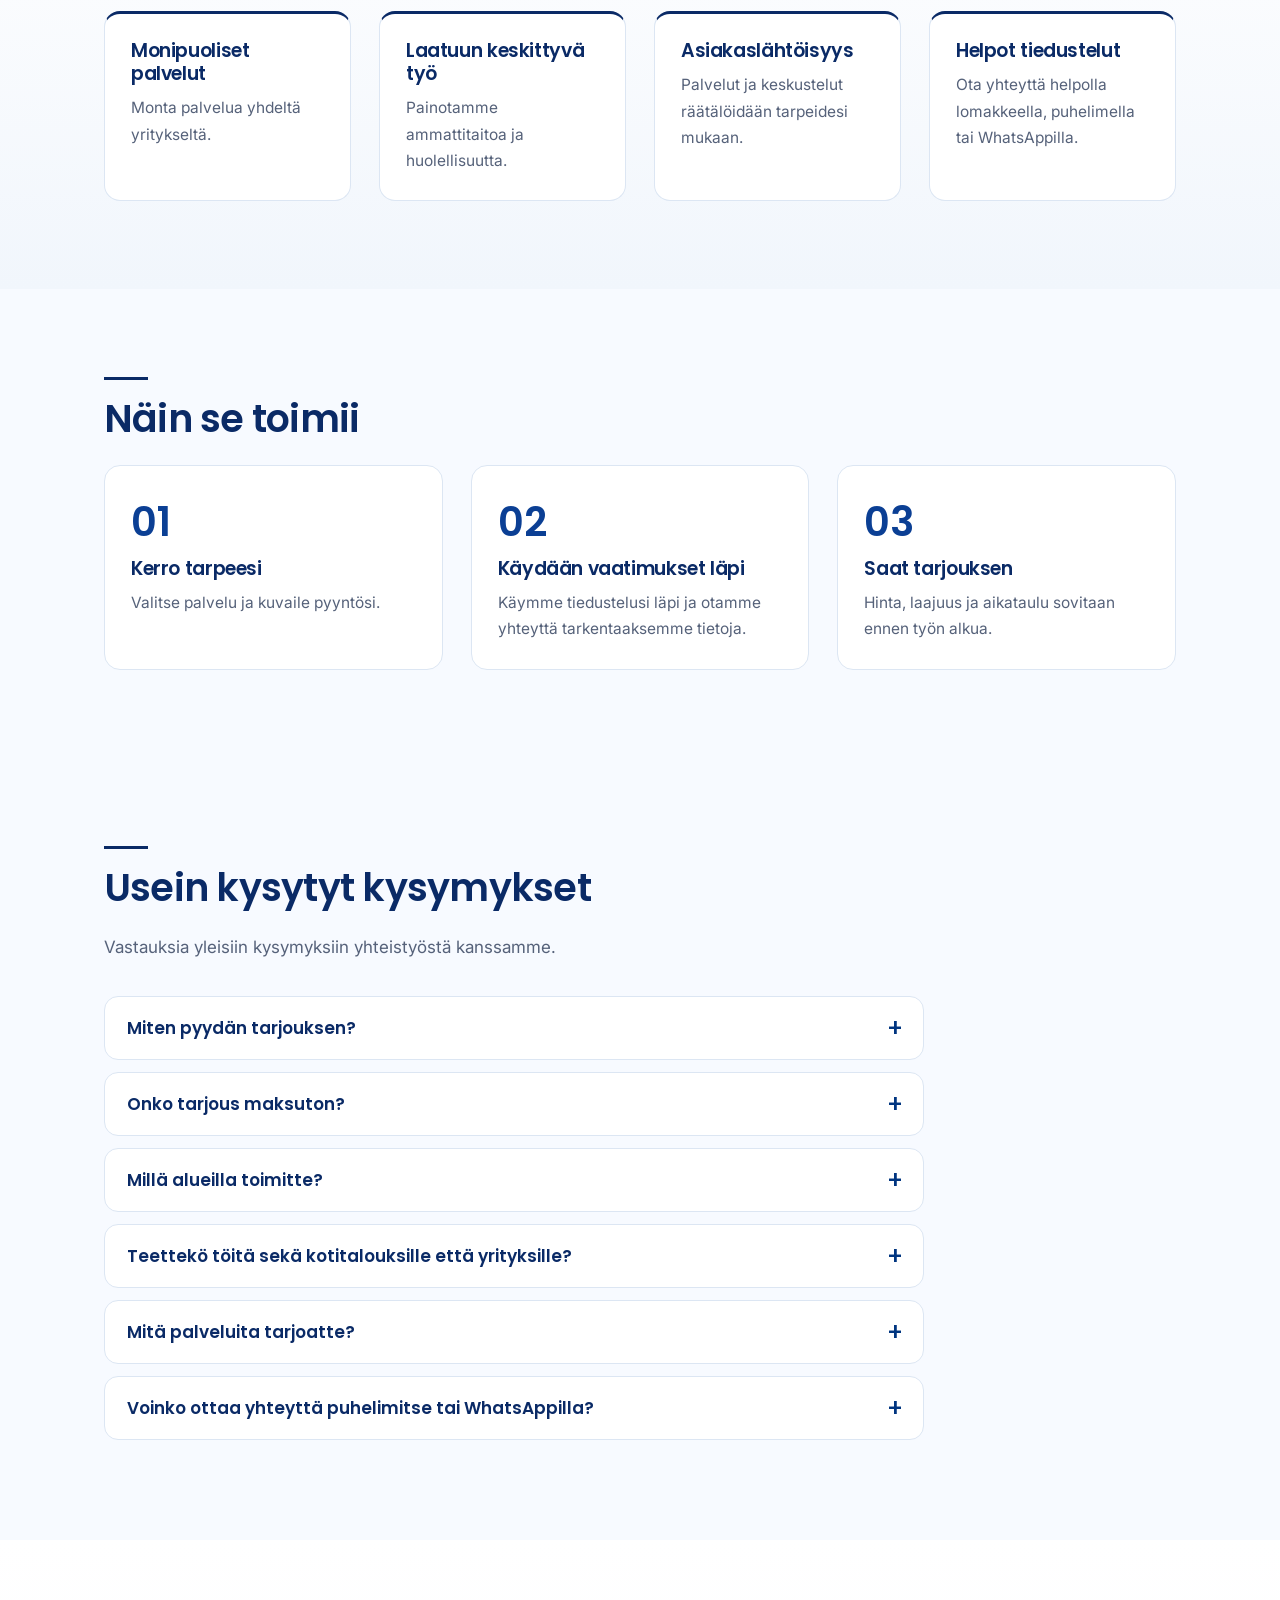
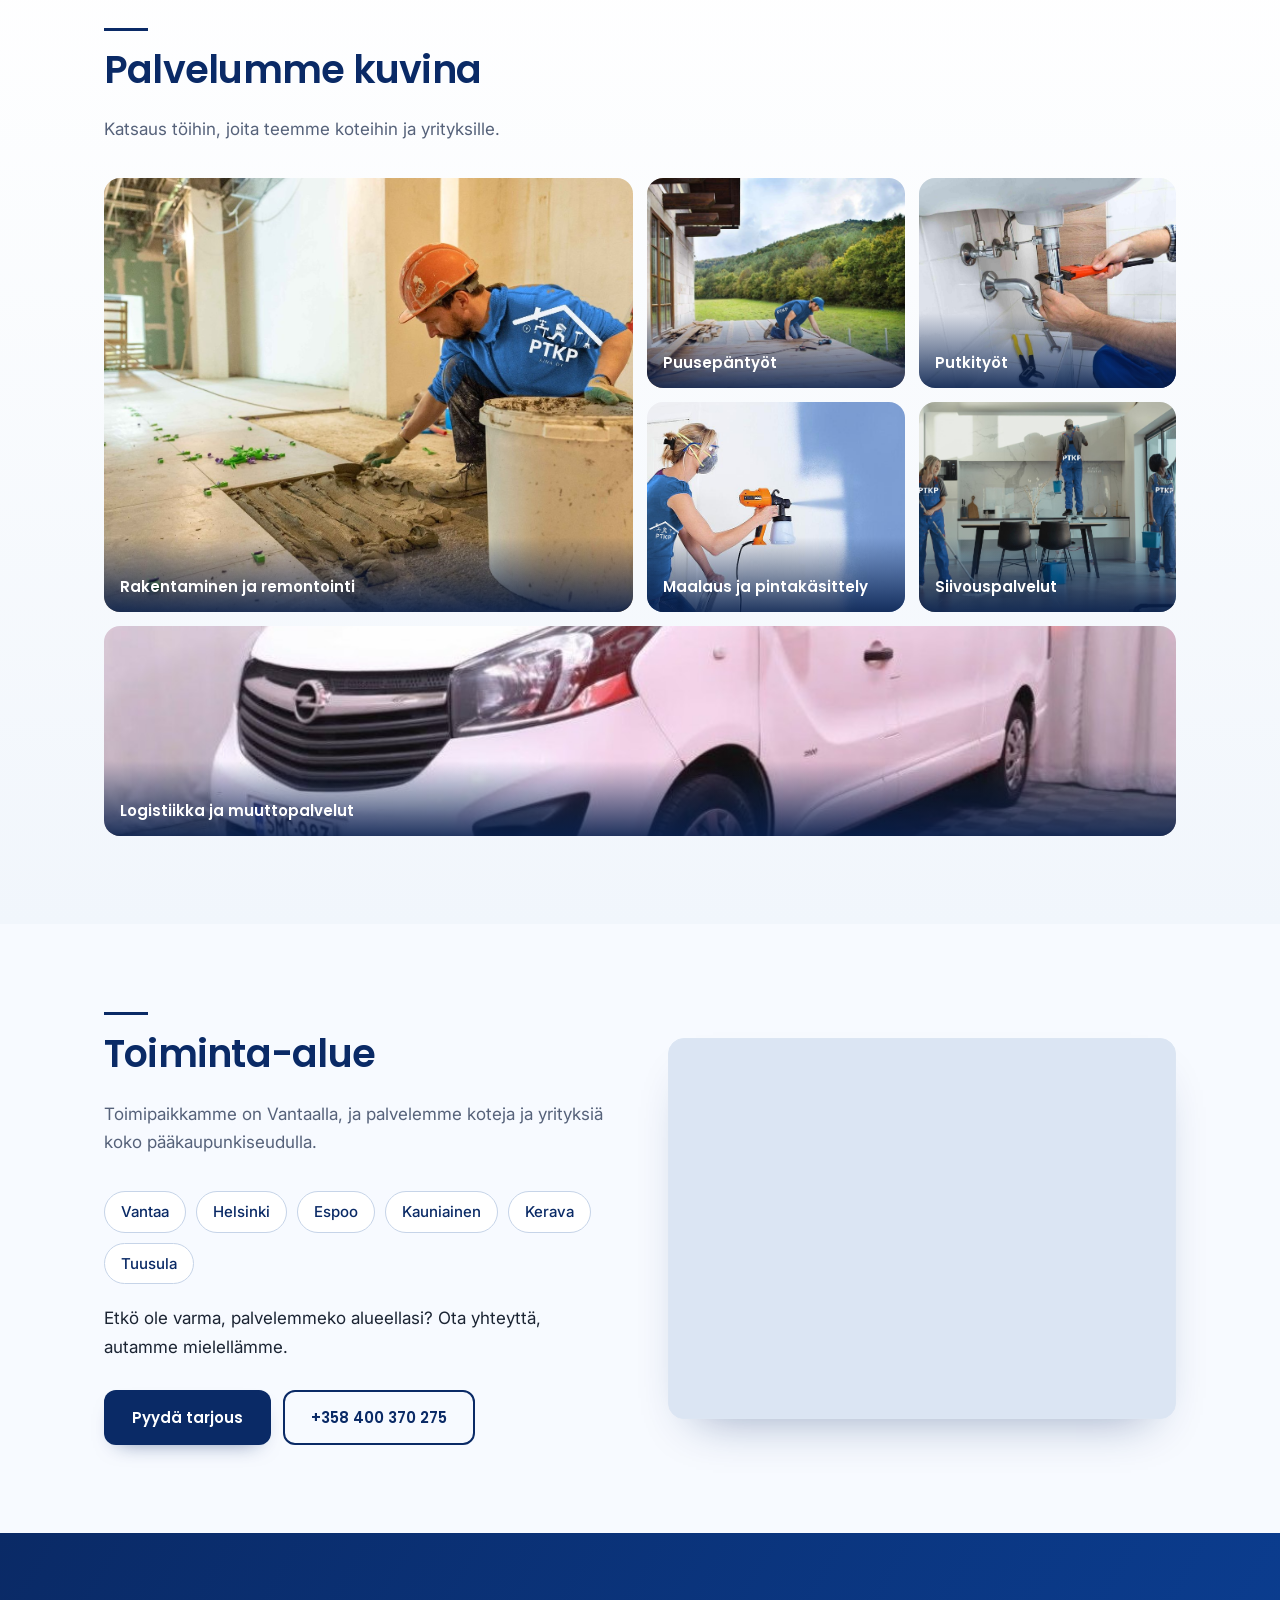
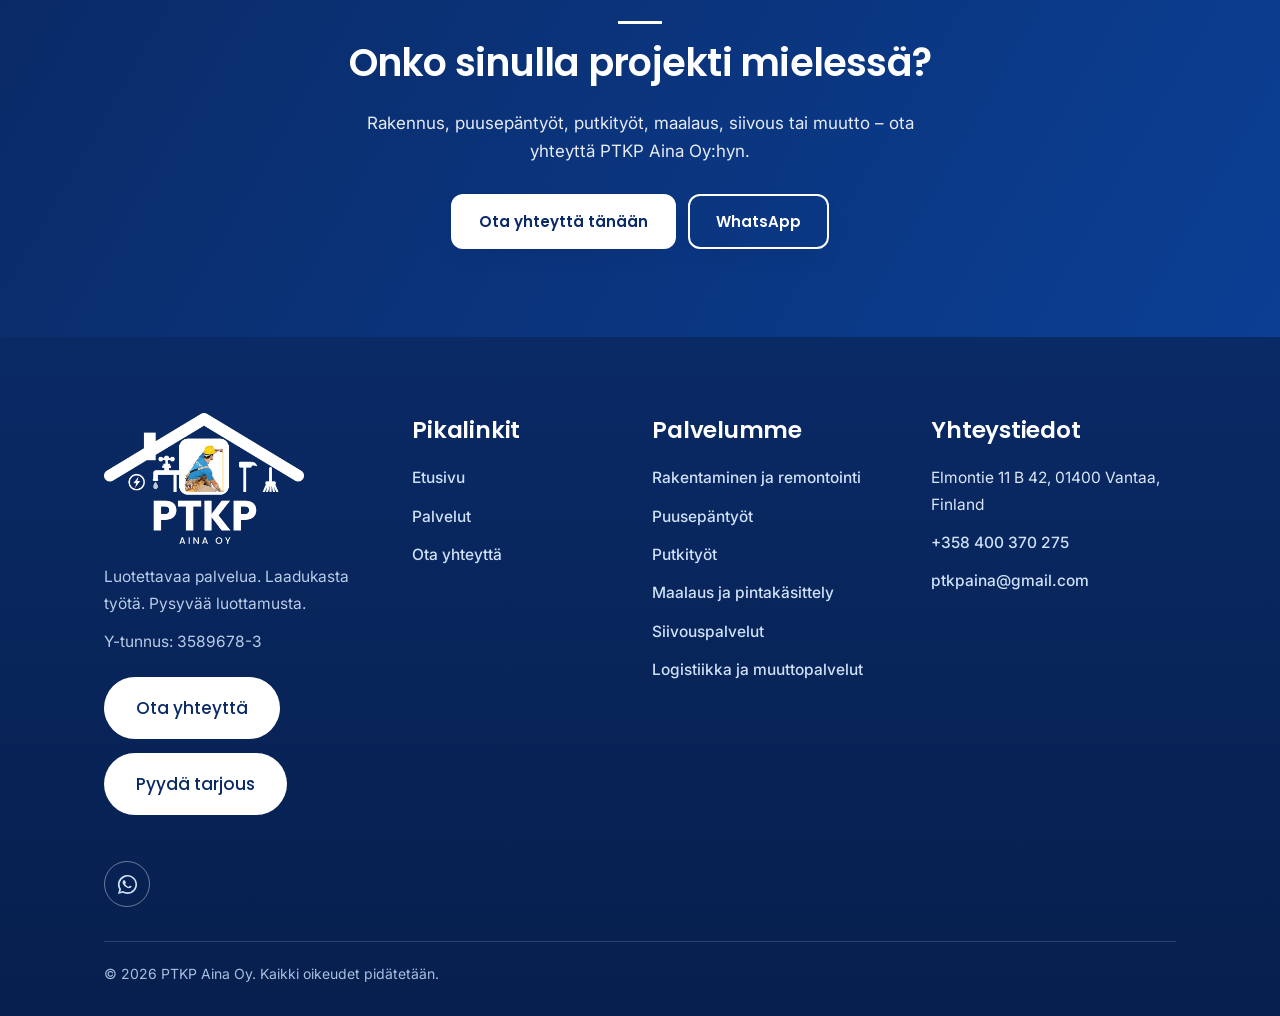
==== commit 47c01fae: "Remove the Electrical service: page, photo, menus, cards, gallery, hero icon, form option, texts; re" ====
--- a/index.html
+++ b/index.html
@@ -1,14 +1,14 @@
 <!DOCTYPE html>
 <html lang="en"><head><meta charset="utf-8"><meta name="viewport" content="width=device-width, initial-scale=1">
-<title>Remontti ja siivous Vantaa – PTKP Aina Oy | Renovation &amp; Cleaning</title><meta name="description" content="PTKP Aina Oy tarjoaa remontti-, puusepän-, putki-, sähkö-, maalaus-, siivous- ja muuttopalveluita Vantaalla ja pääkaupunkiseudulla. Maksuton tarjous. Renovation, plumbing, electrical, cleaning and moving services in Vantaa, Finland.">
+<title>Remontti ja siivous Vantaa – PTKP Aina Oy | Renovation &amp; Cleaning</title><meta name="description" content="PTKP Aina Oy tarjoaa remontti-, puusepän-, putki-, maalaus-, siivous- ja muuttopalveluita Vantaalla ja pääkaupunkiseudulla. Maksuton tarjous. Renovation, plumbing, painting, cleaning and moving services in Vantaa, Finland.">
 <link rel="preconnect" href="https://fonts.googleapis.com"><link rel="preconnect" href="https://fonts.gstatic.com" crossorigin>
 <link rel="stylesheet" href="https://fonts.googleapis.com/css2?family=Inter:wght@400;500;600&family=Poppins:wght@500;600&display=swap">
-<meta name="theme-color" content="#0A2A66"><script type="application/ld+json">{"@context":"https://schema.org","@type":"GeneralContractor","name":"PTKP Aina Oy","description":"Construction, renovation, carpentry, plumbing, electrical installation, painting and cleaning services in Vantaa, Finland.","telephone":"+358400370275","email":"ptkpaina@gmail.com","identifier":"3589678-3","address":{"@type":"PostalAddress","streetAddress":"Elmontie 11 B 42","postalCode":"01400","addressLocality":"Vantaa","addressCountry":"FI"},"areaServed":["Vantaa","Helsinki","Espoo","Kauniainen","Kerava","Tuusula"]}</script>
-<meta property="og:type" content="website"><meta property="og:title" content="Remontti ja siivous Vantaa – PTKP Aina Oy | Renovation &amp; Cleaning"><meta property="og:description" content="PTKP Aina Oy tarjoaa remontti-, puusepän-, putki-, sähkö-, maalaus-, siivous- ja muuttopalveluita Vantaalla ja pääkaupunkiseudulla. Maksuton tarjous. Renovation, plumbing, electrical, cleaning and moving services in Vantaa, Finland."><meta property="og:image" content="images/ptkp-logo.png">
-<script type="application/ld+json">{"@context": "https://schema.org", "@type": "FAQPage", "mainEntity": [{"@type": "Question", "name": "How do I request a quote?", "acceptedAnswer": {"@type": "Answer", "text": "Fill in the enquiry form, call us or message us on WhatsApp. We review your request and contact you to clarify the details."}}, {"@type": "Question", "name": "Is the quotation free?", "acceptedAnswer": {"@type": "Answer", "text": "Yes, quotations are free of charge. Pricing, scope and availability are agreed before work starts."}}, {"@type": "Question", "name": "Which areas do you serve?", "acceptedAnswer": {"@type": "Answer", "text": "We are based in Vantaa and serve homes and businesses across the Helsinki metropolitan area. Not sure about your location? Just ask."}}, {"@type": "Question", "name": "Do you work for homes and for businesses?", "acceptedAnswer": {"@type": "Answer", "text": "Yes. We carry out work for private homes as well as business premises."}}, {"@type": "Question", "name": "Which services do you offer?", "acceptedAnswer": {"@type": "Answer", "text": "Construction and renovation, carpentry, plumbing, painting and surface finishing, electrical installation and maintenance, cleaning services, and logistics and moving."}}, {"@type": "Question", "name": "Can I contact you by phone or WhatsApp?", "acceptedAnswer": {"@type": "Answer", "text": "Yes. You can call or message us on +358 400 370 275, or send an email to ptkpaina@gmail.com."}}]}</script><link rel="icon" href="images/ptkp-logo-icon.png" type="image/png"><link rel="stylesheet" href="css/style.css"></head><body><header class="site-header"><div class="wrap bar"><a class="brand" href="index.html"><img src="images/ptkp-logo-icon.png" alt="PTKP Aina Oy logo"><span>PTKP Aina Oy<small>Remontti, siivous &amp; muutto</small></span></a>
+<meta name="theme-color" content="#0A2A66"><script type="application/ld+json">{"@context":"https://schema.org","@type":"GeneralContractor","name":"PTKP Aina Oy","description":"Construction, renovation, carpentry, plumbing, painting, cleaning and moving services in Vantaa, Finland.","telephone":"+358400370275","email":"ptkpaina@gmail.com","identifier":"3589678-3","address":{"@type":"PostalAddress","streetAddress":"Elmontie 11 B 42","postalCode":"01400","addressLocality":"Vantaa","addressCountry":"FI"},"areaServed":["Vantaa","Helsinki","Espoo","Kauniainen","Kerava","Tuusula"]}</script>
+<meta property="og:type" content="website"><meta property="og:title" content="Remontti ja siivous Vantaa – PTKP Aina Oy | Renovation &amp; Cleaning"><meta property="og:description" content="PTKP Aina Oy tarjoaa remontti-, puusepän-, putki-, maalaus-, siivous- ja muuttopalveluita Vantaalla ja pääkaupunkiseudulla. Maksuton tarjous. Renovation, plumbing, painting, cleaning and moving services in Vantaa, Finland."><meta property="og:image" content="images/ptkp-logo.png">
+<script type="application/ld+json">{"@context": "https://schema.org", "@type": "FAQPage", "mainEntity": [{"@type": "Question", "name": "How do I request a quote?", "acceptedAnswer": {"@type": "Answer", "text": "Fill in the enquiry form, call us or message us on WhatsApp. We review your request and contact you to clarify the details."}}, {"@type": "Question", "name": "Is the quotation free?", "acceptedAnswer": {"@type": "Answer", "text": "Yes, quotations are free of charge. Pricing, scope and availability are agreed before work starts."}}, {"@type": "Question", "name": "Which areas do you serve?", "acceptedAnswer": {"@type": "Answer", "text": "We are based in Vantaa and serve homes and businesses across the Helsinki metropolitan area. Not sure about your location? Just ask."}}, {"@type": "Question", "name": "Do you work for homes and for businesses?", "acceptedAnswer": {"@type": "Answer", "text": "Yes. We carry out work for private homes as well as business premises."}}, {"@type": "Question", "name": "Which services do you offer?", "acceptedAnswer": {"@type": "Answer", "text": "Construction and renovation, carpentry, plumbing, painting and surface finishing, cleaning services, and logistics and moving."}}, {"@type": "Question", "name": "Can I contact you by phone or WhatsApp?", "acceptedAnswer": {"@type": "Answer", "text": "Yes. You can call or message us on +358 400 370 275, or send an email to ptkpaina@gmail.com."}}]}</script><link rel="icon" href="images/ptkp-logo-icon.png" type="image/png"><link rel="stylesheet" href="css/style.css"></head><body><header class="site-header"><div class="wrap bar"><a class="brand" href="index.html"><img src="images/ptkp-logo-icon.png" alt="PTKP Aina Oy logo"><span>PTKP Aina Oy<small>Remontti, siivous &amp; muutto</small></span></a>
 <button class="menu" aria-label="Menu" aria-expanded="false">☰</button>
-<nav class="nav"><a href="index.html" class="on">Home</a><div class="dd"><a href="services.html">Services</a><button type="button" class="dd-b" aria-label="Services menu" aria-expanded="false">&#9662;</button><div class="dd-menu"><a href="construction.html">Construction &amp; Renovation</a><a href="carpentry.html">Carpentry</a><a href="plumbing.html">Plumbing</a><a href="painting.html">Painting &amp; Surface Finishing</a><a href="electrical.html">Electrical Installation &amp; Maintenance</a><a href="cleaning.html">Cleaning Services</a><a href="logistics.html">Logistics &amp; Moving</a></div></div><a href="contact.html">Contact Us</a><a class="hphone" href="tel:+358400370275">+358 400 370 275</a><a class="cta" href="contact.html">Request a Quote</a><span class="lang"><button type="button" data-lang="fi" aria-pressed="false" aria-label="Suomi" title="Suomi"><svg viewBox="0 0 36 22" preserveAspectRatio="xMidYMid slice" aria-hidden="true"><rect width="36" height="22" fill="#fff"/><rect x="10" width="6" height="22" fill="#003580"/><rect y="8" width="36" height="6" fill="#003580"/></svg></button><button type="button" data-lang="en" aria-pressed="true" aria-label="English" title="English"><svg viewBox="0 0 60 30" preserveAspectRatio="xMidYMid slice" aria-hidden="true"><rect width="60" height="30" fill="#012169"/><path d="M0 0l60 30M60 0L0 30" stroke="#fff" stroke-width="6"/><path d="M0 0l60 30M60 0L0 30" stroke="#C8102E" stroke-width="2.4"/><path d="M30 0v30M0 15h60" stroke="#fff" stroke-width="10"/><path d="M30 0v30M0 15h60" stroke="#C8102E" stroke-width="6"/></svg></button></span></nav></div></header>
-<main><div class="hero-logo"><div class="wrap hl-grid"><div class="hl-text"><span class="eyebrow">Construction · Renovation · Cleaning · Moving</span><h1>Reliable Services. Quality Work. Lasting Trust.</h1><p>PTKP Aina Oy provides professional construction, renovation, carpentry, plumbing, electrical installation, cleaning and other essential services.</p><div class="btns"><a class="btn g" href="services.html">Explore Our Services</a><a class="btn o" href="contact.html">Request a Quote</a></div></div><div class="hl-stage"><span class="hl-glow"></span><div class="hl-card"><img class="logo-hero" src="images/ptkp-logo.png" alt="PTKP Aina Oy logo"></div><div class="hl-orbit"><a class="hl-tile t1" href="carpentry.html" aria-label="Carpentry"><svg viewBox="-6 -6 92 92" aria-hidden="true"><g class="m"><g class="a cp-nail"><rect x="35" y="30" width="10" height="4" rx="1.2" fill="#5d6b80"/><rect x="38.8" y="33" width="2.4" height="21" fill="#9aa8bb"/></g>
+<nav class="nav"><a href="index.html" class="on">Home</a><div class="dd"><a href="services.html">Services</a><button type="button" class="dd-b" aria-label="Services menu" aria-expanded="false">&#9662;</button><div class="dd-menu"><a href="construction.html">Construction &amp; Renovation</a><a href="carpentry.html">Carpentry</a><a href="plumbing.html">Plumbing</a><a href="painting.html">Painting &amp; Surface Finishing</a><a href="cleaning.html">Cleaning Services</a><a href="logistics.html">Logistics &amp; Moving</a></div></div><a href="contact.html">Contact Us</a><a class="hphone" href="tel:+358400370275">+358 400 370 275</a><a class="cta" href="contact.html">Request a Quote</a><span class="lang"><button type="button" data-lang="fi" aria-pressed="false" aria-label="Suomi" title="Suomi"><svg viewBox="0 0 36 22" preserveAspectRatio="xMidYMid slice" aria-hidden="true"><rect width="36" height="22" fill="#fff"/><rect x="10" width="6" height="22" fill="#003580"/><rect y="8" width="36" height="6" fill="#003580"/></svg></button><button type="button" data-lang="en" aria-pressed="true" aria-label="English" title="English"><svg viewBox="0 0 60 30" preserveAspectRatio="xMidYMid slice" aria-hidden="true"><rect width="60" height="30" fill="#012169"/><path d="M0 0l60 30M60 0L0 30" stroke="#fff" stroke-width="6"/><path d="M0 0l60 30M60 0L0 30" stroke="#C8102E" stroke-width="2.4"/><path d="M30 0v30M0 15h60" stroke="#fff" stroke-width="10"/><path d="M30 0v30M0 15h60" stroke="#C8102E" stroke-width="6"/></svg></button></span></nav></div></header>
+<main><div class="hero-logo"><div class="wrap hl-grid"><div class="hl-text"><span class="eyebrow">Construction · Renovation · Cleaning · Moving</span><h1>Reliable Services. Quality Work. Lasting Trust.</h1><p>PTKP Aina Oy provides professional construction, renovation, carpentry, plumbing, cleaning and other essential services.</p><div class="btns"><a class="btn g" href="services.html">Explore Our Services</a><a class="btn o" href="contact.html">Request a Quote</a></div></div><div class="hl-stage"><span class="hl-glow"></span><div class="hl-card"><img class="logo-hero" src="images/ptkp-logo.png" alt="PTKP Aina Oy logo"></div><div class="hl-orbit"><a class="hl-tile t1" href="carpentry.html" aria-label="Carpentry"><svg viewBox="-6 -6 92 92" aria-hidden="true"><g class="m"><g class="a cp-nail"><rect x="35" y="30" width="10" height="4" rx="1.2" fill="#5d6b80"/><rect x="38.8" y="33" width="2.4" height="21" fill="#9aa8bb"/></g>
 <rect x="8" y="52" width="64" height="15" rx="3" fill="#d79a55"/><path d="M14 57h22M44 62h24" stroke="#b9783b" stroke-width="1.4" stroke-linecap="round"/>
 <g class="a cp-ham"><rect x="49.5" y="32" width="5" height="40" rx="2.5" fill="#8a5a2b"/><rect x="38" y="20" width="26" height="13" rx="3" fill="#0A2A66"/><rect x="38" y="20" width="8" height="13" rx="3" fill="#E8B34B"/></g></g></svg><span class="hl-name">Carpentry</span></a><a class="hl-tile t2" href="painting.html" aria-label="Painting"><svg viewBox="-6 -6 92 92" aria-hidden="true"><g class="m"><rect x="10" y="10" width="60" height="60" rx="5" fill="#f6f8fc" stroke="#c9d6ea" stroke-width="2"/>
 <rect class="a pt-fill" x="10" y="10" width="60" height="58" rx="5" fill="#2b7de0"/>
@@ -36,14 +36,7 @@
 <path d="M49 66v3.4M52.5 66v3.4M56 66v3.4M59.5 66v3.4M63 66v3.4" stroke="#c0cde0" stroke-width=".8"/>
 </g>
 <path class="a mp-s1" d="M66 42l2.2 5.8 5.8 2.2-5.8 2.2-2.2 5.8-2.2-5.8-5.8-2.2 5.8-2.2z" fill="#3bb0ff"/><path class="a mp-s2" d="M24 42l1.7 4.3 4.3 1.7-4.3 1.7-1.7 4.3-1.7-4.3-4.3-1.7 4.3-1.7z" fill="#3bb0ff"/><path class="a mp-s3" d="M58 37l1.4 3.6 3.6 1.4-3.6 1.4-1.4 3.6-1.4-3.6-3.6-1.4 3.6-1.4z" fill="#fff"/>
-</g></svg><span class="hl-name">Cleaning</span></a><a class="hl-tile t5" href="construction.html" aria-label="Construction and renovation"><svg viewBox="-6 -6 92 92" aria-hidden="true"><g class="m"><rect x="8" y="70" width="64" height="5" rx="2" fill="#9ab0cc"/><rect class="a br b0" x="14" y="60" width="16" height="9" rx="1.5" fill="#d4694a"/><rect class="a br b1" x="31.5" y="60" width="16" height="9" rx="1.5" fill="#d4694a"/><rect class="a br b2" x="49" y="60" width="16" height="9" rx="1.5" fill="#d4694a"/><rect class="a br b3" x="14" y="50" width="7.5" height="9" rx="1.5" fill="#d4694a"/><rect class="a br b4" x="22.5" y="50" width="16" height="9" rx="1.5" fill="#d4694a"/><rect class="a br b5" x="40" y="50" width="16" height="9" rx="1.5" fill="#d4694a"/><rect class="a br b6" x="57.5" y="50" width="8.5" height="9" rx="1.5" fill="#d4694a"/><rect class="a br b7" x="14" y="40" width="16" height="9" rx="1.5" fill="#d4694a"/><rect class="a br b8" x="31.5" y="40" width="16" height="9" rx="1.5" fill="#d4694a"/><rect class="a br b9" x="49" y="40" width="16" height="9" rx="1.5" fill="#d4694a"/><path class="a rn-roof" d="M9 41L40 14l31 27z" fill="#0A2A66" stroke="#0A2A66" stroke-width="2" stroke-linejoin="round"/><rect class="a rn-door" x="35" y="52" width="10" height="18" rx="2" fill="#E8B34B"/></g></svg><span class="hl-name">Construction and renovation</span></a><a class="hl-tile t6" href="electrical.html" aria-label="Electrical"><svg viewBox="-6 -6 92 92" aria-hidden="true"><g class="m"><circle class="a el-glow" cx="40" cy="34" r="29" fill="#ffe27a" opacity="0"/>
-<g class="a el-rays" stroke="#E8B34B" stroke-width="3" stroke-linecap="round" clip-path="inset(0)"><line x1="40" y1="34" x2="67.0" y2="34.0"/><line x1="40" y1="34" x2="63.4" y2="47.5"/><line x1="40" y1="34" x2="53.5" y2="57.4"/><line x1="40" y1="34" x2="40.0" y2="61.0"/><line x1="40" y1="34" x2="26.5" y2="57.4"/><line x1="40" y1="34" x2="16.6" y2="47.5"/><line x1="40" y1="34" x2="13.0" y2="34.0"/><line x1="40" y1="34" x2="16.6" y2="20.5"/><line x1="40" y1="34" x2="26.5" y2="10.6"/><line x1="40" y1="34" x2="40.0" y2="7.0"/><line x1="40" y1="34" x2="53.5" y2="10.6"/><line x1="40" y1="34" x2="63.4" y2="20.5"/></g>
-<circle cx="40" cy="34" r="19" fill="#eef4fc" stroke="#0A2A66" stroke-width="3"/><circle class="a el-on" cx="40" cy="34" r="19" fill="#ffd84d"/>
-<path d="M33 37l3.5-8 3.5 8 3.5-8 3.5 8" fill="none" stroke="#0A2A66" stroke-width="2.4" stroke-linecap="round" stroke-linejoin="round"/>
-<rect x="32" y="52" width="16" height="8" rx="2" fill="#0A2A66"/>
-<rect x="50" y="62" width="22" height="14" rx="3" fill="#0A2A66"/><rect x="55" y="67" width="3" height="5" rx="1" fill="#eef4fc"/><rect x="63" y="67" width="3" height="5" rx="1" fill="#eef4fc"/>
-<g class="a el-plug"><path d="M-12 69H21" stroke="#3b4a63" stroke-width="3" stroke-linecap="round"/><rect x="21" y="63" width="15" height="12" rx="3" fill="#E8B34B"/><rect x="36" y="65" width="9" height="2.6" fill="#8fa3be"/><rect x="36" y="71" width="9" height="2.6" fill="#8fa3be"/></g>
-<path class="a el-spark" d="M52 66l3-6 1 5 5-3-3 6 3 1-6 2z" fill="#E8B34B"/></g></svg><span class="hl-name">Electrical</span></a><a class="hl-tile t7" href="logistics.html" aria-label="Logistics &amp; Moving"><svg viewBox="-6 -6 92 92" aria-hidden="true"><g class="m">
+</g></svg><span class="hl-name">Cleaning</span></a><a class="hl-tile t5" href="construction.html" aria-label="Construction and renovation"><svg viewBox="-6 -6 92 92" aria-hidden="true"><g class="m"><rect x="8" y="70" width="64" height="5" rx="2" fill="#9ab0cc"/><rect class="a br b0" x="14" y="60" width="16" height="9" rx="1.5" fill="#d4694a"/><rect class="a br b1" x="31.5" y="60" width="16" height="9" rx="1.5" fill="#d4694a"/><rect class="a br b2" x="49" y="60" width="16" height="9" rx="1.5" fill="#d4694a"/><rect class="a br b3" x="14" y="50" width="7.5" height="9" rx="1.5" fill="#d4694a"/><rect class="a br b4" x="22.5" y="50" width="16" height="9" rx="1.5" fill="#d4694a"/><rect class="a br b5" x="40" y="50" width="16" height="9" rx="1.5" fill="#d4694a"/><rect class="a br b6" x="57.5" y="50" width="8.5" height="9" rx="1.5" fill="#d4694a"/><rect class="a br b7" x="14" y="40" width="16" height="9" rx="1.5" fill="#d4694a"/><rect class="a br b8" x="31.5" y="40" width="16" height="9" rx="1.5" fill="#d4694a"/><rect class="a br b9" x="49" y="40" width="16" height="9" rx="1.5" fill="#d4694a"/><path class="a rn-roof" d="M9 41L40 14l31 27z" fill="#0A2A66" stroke="#0A2A66" stroke-width="2" stroke-linejoin="round"/><rect class="a rn-door" x="35" y="52" width="10" height="18" rx="2" fill="#E8B34B"/></g></svg><span class="hl-name">Construction and renovation</span></a><a class="hl-tile t7" href="logistics.html" aria-label="Logistics &amp; Moving"><svg viewBox="-6 -6 92 92" aria-hidden="true"><g class="m">
 <path class="a lg-speed" d="M-4 36h12M-6 44h10M-3 52h9" stroke="#9db6d6" stroke-width="2" stroke-linecap="round" fill="none"/>
 <rect x="-6" y="60" width="92" height="20" fill="#6f7f96"/><path d="M-6 70h92" stroke="#fff" stroke-width="1.6" stroke-dasharray="7 6" opacity=".8"/>
 <g class="a lg-van"><g transform="translate(12 0)">
@@ -60,23 +53,23 @@
 <div class="trust"><div class="wrap"><span>Based in Vantaa</span><span>Quality guaranteed</span><span>Free quotation</span><span>Business ID 3589678-3</span></div></div>
 <section class="alt"><div class="wrap split"><img src="images/carpentry.jpg" alt="Carpenter building a terrace" loading="lazy"><div><h2>About PTKP Aina Oy</h2>
 <p>PTKP Aina Oy is a Finnish limited liability company based in Vantaa, offering a diverse range of services to support residential, commercial and operational needs.</p>
-<p>Our activities include construction, carpentry, plumbing, surface finishing, electrical installation and maintenance, cleaning services, and logistics and moving services.</p></div></div></section>
-<section><div class="wrap"><h2>Our Main Services</h2><p class="lead">We provide a wide range of services to meet your needs.</p><div class="cards"><a class="card" href="construction.html" style="text-decoration:none"><img src="images/renovation.jpg" alt="Construction & Renovation" loading="lazy"><div class="body"><h3>Construction & Renovation</h3><p>Interior and full-home renovation for homes and business premises.</p></div></a><a class="card" href="carpentry.html" style="text-decoration:none"><img src="images/carpentry.jpg" alt="Carpentry" loading="lazy"><div class="body"><h3>Carpentry</h3><p>Terraces, decking, flooring, kitchen installation, framing and custom woodwork.</p></div></a><a class="card" href="plumbing.html" style="text-decoration:none"><img src="images/plumbing.jpg" alt="Plumbing" loading="lazy"><div class="body"><h3>Plumbing</h3><p>Plumbing repairs and installations for homes and business premises.</p></div></a><a class="card" href="painting.html" style="text-decoration:none"><img src="images/painting.jpg" alt="Painting" loading="lazy"><div class="body"><h3>Painting & Surface Finishing</h3><p>Painting and surface treatment for clean, well-presented spaces.</p></div></a><a class="card" href="electrical.html" style="text-decoration:none"><img src="images/electrical.jpg" alt="Electrical" loading="lazy"><div class="body"><h3>Electrical Installation & Maintenance</h3><p>Electrical installation, repair and maintenance for suitable building projects.</p></div></a><a class="card" href="cleaning.html" style="text-decoration:none"><img src="images/cleaning.jpg" alt="Cleaning" loading="lazy"><div class="body"><h3>Cleaning Services</h3><p>Cleaning for residential and commercial spaces, including windows, floors and after construction.</p></div></a><a class="card wide" href="logistics.html" style="text-decoration:none"><img src="images/logistics.jpg" alt="PTKP Aina Oy moving van" loading="lazy"><div class="body"><h3>Logistics &amp; Moving</h3><p>Moving, loading and transport for homes and businesses.</p></div></a></div><p style="margin-top:22px"><a class="btn n" href="services.html">View all services</a></p></div></section>
+<p>Our activities include construction, carpentry, plumbing, surface finishing, cleaning services, and logistics and moving services.</p></div></div></section>
+<section><div class="wrap"><h2>Our Main Services</h2><p class="lead">We provide a wide range of services to meet your needs.</p><div class="cards"><a class="card" href="construction.html" style="text-decoration:none"><img src="images/renovation.jpg" alt="Construction & Renovation" loading="lazy"><div class="body"><h3>Construction & Renovation</h3><p>Interior and full-home renovation for homes and business premises.</p></div></a><a class="card" href="carpentry.html" style="text-decoration:none"><img src="images/carpentry.jpg" alt="Carpentry" loading="lazy"><div class="body"><h3>Carpentry</h3><p>Terraces, decking, flooring, kitchen installation, framing and custom woodwork.</p></div></a><a class="card" href="plumbing.html" style="text-decoration:none"><img src="images/plumbing.jpg" alt="Plumbing" loading="lazy"><div class="body"><h3>Plumbing</h3><p>Plumbing repairs and installations for homes and business premises.</p></div></a><a class="card" href="painting.html" style="text-decoration:none"><img src="images/painting.jpg" alt="Painting" loading="lazy"><div class="body"><h3>Painting & Surface Finishing</h3><p>Painting and surface treatment for clean, well-presented spaces.</p></div></a><a class="card" href="cleaning.html" style="text-decoration:none"><img src="images/cleaning.jpg" alt="Cleaning" loading="lazy"><div class="body"><h3>Cleaning Services</h3><p>Cleaning for residential and commercial spaces, including windows, floors and after construction.</p></div></a><a class="card wide" href="logistics.html" style="text-decoration:none"><img src="images/logistics.jpg" alt="PTKP Aina Oy moving van" loading="lazy"><div class="body"><h3>Logistics &amp; Moving</h3><p>Moving, loading and transport for homes and businesses.</p></div></a></div><p style="margin-top:22px"><a class="btn n" href="services.html">View all services</a></p></div></section>
 <section class="alt"><div class="wrap"><h2>Why Work With Us?</h2><div class="feat">
 <div><h3>Diverse Services</h3><p>Many service categories under one company.</p></div>
 <div><h3>Quality-Focused Work</h3><p>Emphasis on workmanship and attention to detail.</p></div>
 <div><h3>Customer-Oriented</h3><p>Services and discussions tailored to your needs.</p></div>
 <div><h3>Convenient Enquiries</h3><p>Contact us through a simple online form, phone or WhatsApp.</p></div></div></div></section>
 <section><div class="wrap"><h2>How It Works</h2><div class="steps"><div><h3>Tell Us What You Need</h3><p>Choose a service and describe your request.</p></div><div><h3>Discuss Your Requirements</h3><p>We review your enquiry and contact you to clarify details.</p></div><div><h3>Receive a Proposal</h3><p>Pricing, scope and availability are agreed before work starts.</p></div></div></div></section>
-<section id="faq"><div class="wrap faq"><h2>Frequently Asked Questions</h2><p class="lead">Answers to common questions about working with us.</p><details><summary>How do I request a quote?</summary><p>Fill in the enquiry form, call us or message us on WhatsApp. We review your request and contact you to clarify the details.</p></details><details><summary>Is the quotation free?</summary><p>Yes, quotations are free of charge. Pricing, scope and availability are agreed before work starts.</p></details><details><summary>Which areas do you serve?</summary><p>We are based in Vantaa and serve homes and businesses across the Helsinki metropolitan area. Not sure about your location? Just ask.</p></details><details><summary>Do you work for homes and for businesses?</summary><p>Yes. We carry out work for private homes as well as business premises.</p></details><details><summary>Which services do you offer?</summary><p>Construction and renovation, carpentry, plumbing, painting and surface finishing, electrical installation and maintenance, cleaning services, and logistics and moving.</p></details><details><summary>Can I contact you by phone or WhatsApp?</summary><p>Yes. You can call or message us on +358 400 370 275, or send an email to ptkpaina@gmail.com.</p></details></div></section>
-<section class="alt" id="gallery"><div class="wrap"><h2>Our Services in Pictures</h2><p class="lead">A look at the kind of work we do for homes and businesses.</p><div class="gallery"><button type="button" class="g-item"><img src="images/renovation.jpg" alt="Construction and renovation" loading="lazy"><span>Construction & Renovation</span></button><button type="button" class="g-item"><img src="images/carpentry.jpg" alt="Carpentry" loading="lazy"><span>Carpentry</span></button><button type="button" class="g-item"><img src="images/plumbing.jpg" alt="Plumbing" loading="lazy"><span>Plumbing</span></button><button type="button" class="g-item"><img src="images/painting.jpg" alt="Painting" loading="lazy"><span>Painting & Surface Finishing</span></button><button type="button" class="g-item"><img src="images/electrical.jpg" alt="Electrical" loading="lazy"><span>Electrical Installation & Maintenance</span></button><button type="button" class="g-item"><img src="images/cleaning.jpg" alt="Cleaning" loading="lazy"><span>Cleaning Services</span></button><button type="button" class="g-item wide"><img src="images/logistics.jpg" alt="PTKP Aina Oy moving van" loading="lazy"><span>Logistics &amp; Moving</span></button></div></div></section>
+<section id="faq"><div class="wrap faq"><h2>Frequently Asked Questions</h2><p class="lead">Answers to common questions about working with us.</p><details><summary>How do I request a quote?</summary><p>Fill in the enquiry form, call us or message us on WhatsApp. We review your request and contact you to clarify the details.</p></details><details><summary>Is the quotation free?</summary><p>Yes, quotations are free of charge. Pricing, scope and availability are agreed before work starts.</p></details><details><summary>Which areas do you serve?</summary><p>We are based in Vantaa and serve homes and businesses across the Helsinki metropolitan area. Not sure about your location? Just ask.</p></details><details><summary>Do you work for homes and for businesses?</summary><p>Yes. We carry out work for private homes as well as business premises.</p></details><details><summary>Which services do you offer?</summary><p>Construction and renovation, carpentry, plumbing, painting and surface finishing, cleaning services, and logistics and moving.</p></details><details><summary>Can I contact you by phone or WhatsApp?</summary><p>Yes. You can call or message us on +358 400 370 275, or send an email to ptkpaina@gmail.com.</p></details></div></section>
+<section class="alt" id="gallery"><div class="wrap"><h2>Our Services in Pictures</h2><p class="lead">A look at the kind of work we do for homes and businesses.</p><div class="gallery"><button type="button" class="g-item"><img src="images/renovation.jpg" alt="Construction and renovation" loading="lazy"><span>Construction & Renovation</span></button><button type="button" class="g-item"><img src="images/carpentry.jpg" alt="Carpentry" loading="lazy"><span>Carpentry</span></button><button type="button" class="g-item"><img src="images/plumbing.jpg" alt="Plumbing" loading="lazy"><span>Plumbing</span></button><button type="button" class="g-item"><img src="images/painting.jpg" alt="Painting" loading="lazy"><span>Painting & Surface Finishing</span></button><button type="button" class="g-item"><img src="images/cleaning.jpg" alt="Cleaning" loading="lazy"><span>Cleaning Services</span></button><button type="button" class="g-item wide"><img src="images/logistics.jpg" alt="PTKP Aina Oy moving van" loading="lazy"><span>Logistics &amp; Moving</span></button></div></div></section>
 <section id="area"><div class="wrap split"><div><h2>Service Area</h2><p class="lead">Based in Vantaa, we serve homes and businesses across the Helsinki metropolitan area.</p><ul class="chips"><li>Vantaa</li><li>Helsinki</li><li>Espoo</li><li>Kauniainen</li><li>Kerava</li><li>Tuusula</li></ul><p>Not sure we cover your location? Contact us and we will gladly help.</p><div class="btns"><a class="btn n" href="contact.html">Request a Quote</a><a class="btn o2" href="tel:+358400370275">+358 400 370 275</a></div></div><div class="map"><iframe title="PTKP Aina Oy, Vantaa" loading="lazy" referrerpolicy="no-referrer-when-downgrade" src="https://www.google.com/maps?q=Elmontie+11+B+42+01400+Vantaa&amp;output=embed"></iframe></div></div></section>
-<dialog class="lb"><button type="button" class="x" aria-label="Close">&times;</button><img alt=""><p></p></dialog>
-<section class="band"><div class="wrap"><h2>Have a Project in Mind?</h2><p>Construction, carpentry, plumbing, electrical work, painting, cleaning or moving – contact PTKP Aina Oy.</p><div class="btns" style="justify-content:center"><a class="btn g" href="contact.html">Contact Us Today</a><a class="btn o" data-wa target="_blank" rel="noopener" href="#">WhatsApp</a><a class="btn o" data-fb target="_blank" rel="noopener" href="#">Facebook</a><a class="btn o" data-ig target="_blank" rel="noopener" href="#">Instagram</a></div></div></section></main><footer class="site-footer"><div class="wrap">
+<dialog class="lb"><button type="button" class="x" aria-label="Close">&times;</button><img alt=""></dialog>
+<section class="band"><div class="wrap"><h2>Have a Project in Mind?</h2><p>Construction, carpentry, plumbing, painting, cleaning or moving – contact PTKP Aina Oy.</p><div class="btns" style="justify-content:center"><a class="btn g" href="contact.html">Contact Us Today</a><a class="btn o" data-wa target="_blank" rel="noopener" href="#">WhatsApp</a><a class="btn o" data-fb target="_blank" rel="noopener" href="#">Facebook</a><a class="btn o" data-ig target="_blank" rel="noopener" href="#">Instagram</a></div></div></section></main><footer class="site-footer"><div class="wrap">
 <div class="ft-grid">
 <div class="ft-brand"><img class="ft-logo" src="images/ptkp-logo-white.png" alt="PTKP Aina Oy"><p>Reliable Services. Quality Work. Lasting Trust.</p><p>Business ID: 3589678-3</p><div class="ft-btns"><a class="btn g ft-cta" href="contact.html">Contact Us</a><a class="btn g ft-cta" href="contact.html#enquiry">Request a Quote</a></div></div>
 <div><h4>Quick Links</h4><p><a href="index.html">Home</a></p><p><a href="services.html">Services</a></p><p><a href="contact.html">Contact Us</a></p></div>
-<div><h4>Our Services</h4><p><a href="construction.html">Construction &amp; Renovation</a></p><p><a href="carpentry.html">Carpentry</a></p><p><a href="plumbing.html">Plumbing</a></p><p><a href="painting.html">Painting &amp; Surface Finishing</a></p><p><a href="electrical.html">Electrical Installation &amp; Maintenance</a></p><p><a href="cleaning.html">Cleaning Services</a></p><p><a href="logistics.html">Logistics &amp; Moving</a></p></div>
+<div><h4>Our Services</h4><p><a href="construction.html">Construction &amp; Renovation</a></p><p><a href="carpentry.html">Carpentry</a></p><p><a href="plumbing.html">Plumbing</a></p><p><a href="painting.html">Painting &amp; Surface Finishing</a></p><p><a href="cleaning.html">Cleaning Services</a></p><p><a href="logistics.html">Logistics &amp; Moving</a></p></div>
 <div><h4>Contact</h4><p>Elmontie 11 B 42, 01400 Vantaa, Finland</p><p><a href="tel:+358400370275">+358 400 370 275</a></p><p><a href="mailto:ptkpaina@gmail.com">ptkpaina@gmail.com</a></p></div>
 </div>
 <div class="ft-social"><a data-fb target="_blank" rel="noopener" href="#" aria-label="Facebook"><svg viewBox="0 0 24 24" fill="currentColor" aria-hidden="true"><path d="M13.5 22v-8.2h2.8l.5-3.3h-3.3V8.4c0-.9.4-1.7 1.8-1.7h1.6V3.8c-.3 0-1.3-.2-2.4-.2-2.5 0-4.1 1.5-4.1 4.2v2.7H7.6v3.3h2.8V22z"/></svg></a><a data-ig target="_blank" rel="noopener" href="#" aria-label="Instagram"><svg viewBox="0 0 24 24" fill="none" stroke="currentColor" stroke-width="2" stroke-linecap="round" stroke-linejoin="round" aria-hidden="true"><rect x="3" y="3" width="18" height="18" rx="5"/><circle cx="12" cy="12" r="4"/><circle cx="17.4" cy="6.6" r="1" fill="currentColor" stroke="none"/></svg></a><a data-wa target="_blank" rel="noopener" href="#" aria-label="WhatsApp"><svg viewBox="0 0 24 24" fill="currentColor" aria-hidden="true"><path d="M12 2a10 10 0 0 0-8.6 15.1L2 22l5-1.3A10 10 0 1 0 12 2zm0 18.2c-1.5 0-3-.4-4.2-1.2l-.3-.2-3 .8.8-2.9-.2-.3A8.2 8.2 0 1 1 12 20.2zm4.5-6.1c-.2-.1-1.5-.7-1.7-.8-.2-.1-.4-.1-.6.1l-.8 1c-.1.2-.3.2-.5.1a6.7 6.7 0 0 1-3.3-2.9c-.2-.4.2-.4.7-1.3.1-.2 0-.3 0-.5l-.8-1.8c-.2-.5-.4-.4-.6-.4h-.5c-.2 0-.5.1-.7.3-.8.8-1 1.7-.7 2.7.5 1.5 1.7 3 3.3 4 1.9 1.2 3 1.4 4.2 1.1.8-.2 1.7-.9 1.9-1.6.1-.5.1-.9 0-1z"/></svg></a></div>
--- a/css/style.css
+++ b/css/style.css
@@ -266,11 +266,6 @@
 .rn-roof{opacity:0;animation-name:rn-roof}.rn-door{opacity:0;transform-origin:40px 70px;animation-name:rn-door}
 @keyframes rn-roof{0%,52%{opacity:0;transform:translateY(-26px)}58%{opacity:1;transform:translateY(2px)}61%,100%{opacity:1;transform:translateY(0)}}
 @keyframes rn-door{0%,66%{opacity:0;transform:scaleY(0)}71%,100%{opacity:1;transform:scaleY(1)}}
-.el-plug{animation-name:el-plug}.el-on{opacity:0;animation-name:el-on}.el-rays{opacity:0;animation-name:el-on}.el-glow{animation-name:el-glow}.el-spark{opacity:0;transform-origin:56px 66px;animation-name:el-spark}
-@keyframes el-plug{0%,18%{transform:translateX(0)}28%,100%{transform:translateX(7px)}}
-@keyframes el-on{0%,31%{opacity:0}33%{opacity:1}35%{opacity:.35}38%,100%{opacity:1}}
-@keyframes el-glow{0%,31%{opacity:0}38%,100%{opacity:.5}}
-@keyframes el-spark{0%,27%{opacity:0;transform:scale(.3)}30%{opacity:1;transform:scale(1.2)}36%,100%{opacity:0;transform:scale(.6)}}
 @media(max-width:860px){.hl-tile{width:58px;height:58px;padding:4px}.hl-tile.t1{left:-12px;top:-18px}.hl-tile.t2{right:-14px}.hl-tile.t3{left:-18px}.hl-tile.t4{right:-18px}.hl-tile.t5{left:6%;bottom:-26px}.hl-tile.t6{right:8%;bottom:-26px}
 .hl-stage{order:-1;width:min(320px,78%);margin:34px auto 40px}.hl-stage .hl-card{width:100%;margin:0}}
 @media(prefers-reduced-motion:reduce){.hl-tile,.hl-tile *{animation:none!important}.hl-tile .m{opacity:1}.cp-nail{transform:translateY(18px)}.cp-ham,.pl-leak,.pl-wr,.mp-s1,.mp-s3,.el-spark,.mp-s2{display:none}.pl-ck,.el-on,.el-rays,.rn-roof,.rn-door,.br{opacity:1}.el-glow{opacity:.5}}
@@ -585,16 +580,16 @@
 @media(hover:none){.hl-name{display:none}}
 
 /* ===== hero icons orbit around the logo ===== */
+.hl-orbit .hl-tile.t1{left:50.000%;top:0.000%}
+.hl-orbit .hl-tile.t2{left:93.301%;top:25.000%}
+.hl-orbit .hl-tile.t3{left:93.301%;top:75.000%}
+.hl-orbit .hl-tile.t4{left:50.000%;top:100.000%}
+.hl-orbit .hl-tile.t5{left:6.699%;top:75.000%}
+.hl-orbit .hl-tile.t7{left:6.699%;top:25.000%}
+
 .hl-stage{--off:46px;--ts:80px}
 .hl-orbit{position:absolute;left:calc(var(--off)*-1);right:calc(var(--off)*-1);top:50%;margin-top:calc(-50% - var(--off));aspect-ratio:1/1;z-index:2;pointer-events:none;animation:orbit 44s linear infinite}
 .hl-orbit .hl-tile{pointer-events:auto;right:auto;bottom:auto;width:var(--ts);height:var(--ts);margin:calc(var(--ts)/-2) 0 0 calc(var(--ts)/-2);animation:orbit-up 44s linear infinite}
-.hl-orbit .hl-tile.t1{left:50.000%;top:0.000%}
-.hl-orbit .hl-tile.t2{left:89.092%;top:18.826%}
-.hl-orbit .hl-tile.t3{left:98.746%;top:61.126%}
-.hl-orbit .hl-tile.t4{left:71.694%;top:95.048%}
-.hl-orbit .hl-tile.t5{left:28.306%;top:95.048%}
-.hl-orbit .hl-tile.t6{left:1.254%;top:61.126%}
-.hl-orbit .hl-tile.t7{left:10.908%;top:18.826%}
 .hl-orbit:hover,.hl-orbit:hover .hl-tile{animation-play-state:paused}
 .hl-orbit .hl-tile .hl-name{left:50%;right:auto;top:calc(100% + 10px);bottom:auto;transform:translate(-50%,-4px)}
 .hl-orbit a.hl-tile:hover .hl-name,.hl-orbit a.hl-tile:focus-visible .hl-name{transform:translate(-50%,0)}
@@ -602,3 +597,16 @@
 @keyframes orbit-up{to{transform:rotate(-360deg)}}
 @media(max-width:860px){.hl-stage{--off:6px;--ts:52px;margin-top:52px}}
 @media(prefers-reduced-motion:reduce){.hl-orbit,.hl-orbit .hl-tile{animation:none!important}}
+
+/* welcome / confirmation box after sending the enquiry */
+#ok.rich{background:#fff;border:1px solid var(--line);border-left:5px solid var(--navy);border-radius:14px;padding:22px 24px;color:var(--char);font-weight:400;box-shadow:0 18px 36px -26px rgba(10,42,102,.5)}
+#ok.rich::before{content:none}
+#ok.rich .ok-h{display:block;font:600 20px Poppins,sans-serif;color:var(--navy);margin:0 0 8px}
+#ok.rich .ok-h::before{content:"\2713";display:inline-grid;place-items:center;width:28px;height:28px;border-radius:50%;background:var(--navy);color:#fff;font:700 15px Inter,sans-serif;margin-right:10px;vertical-align:2px}
+#ok.rich p{margin:0 0 10px;color:var(--mute);font-size:15.5px;line-height:1.6}
+.ok-btns{display:flex;gap:10px;flex-wrap:wrap;margin-top:14px}
+.ok-btns .btn{padding:12px 20px;font-size:15px}
+
+/* gallery with 6 photos: the last (wide) one fills the whole bottom row */
+.g-item:nth-child(6):last-child{grid-column:1/-1}
+@media(max-width:720px){.g-item:nth-child(6):last-child{grid-column:1/-1}}
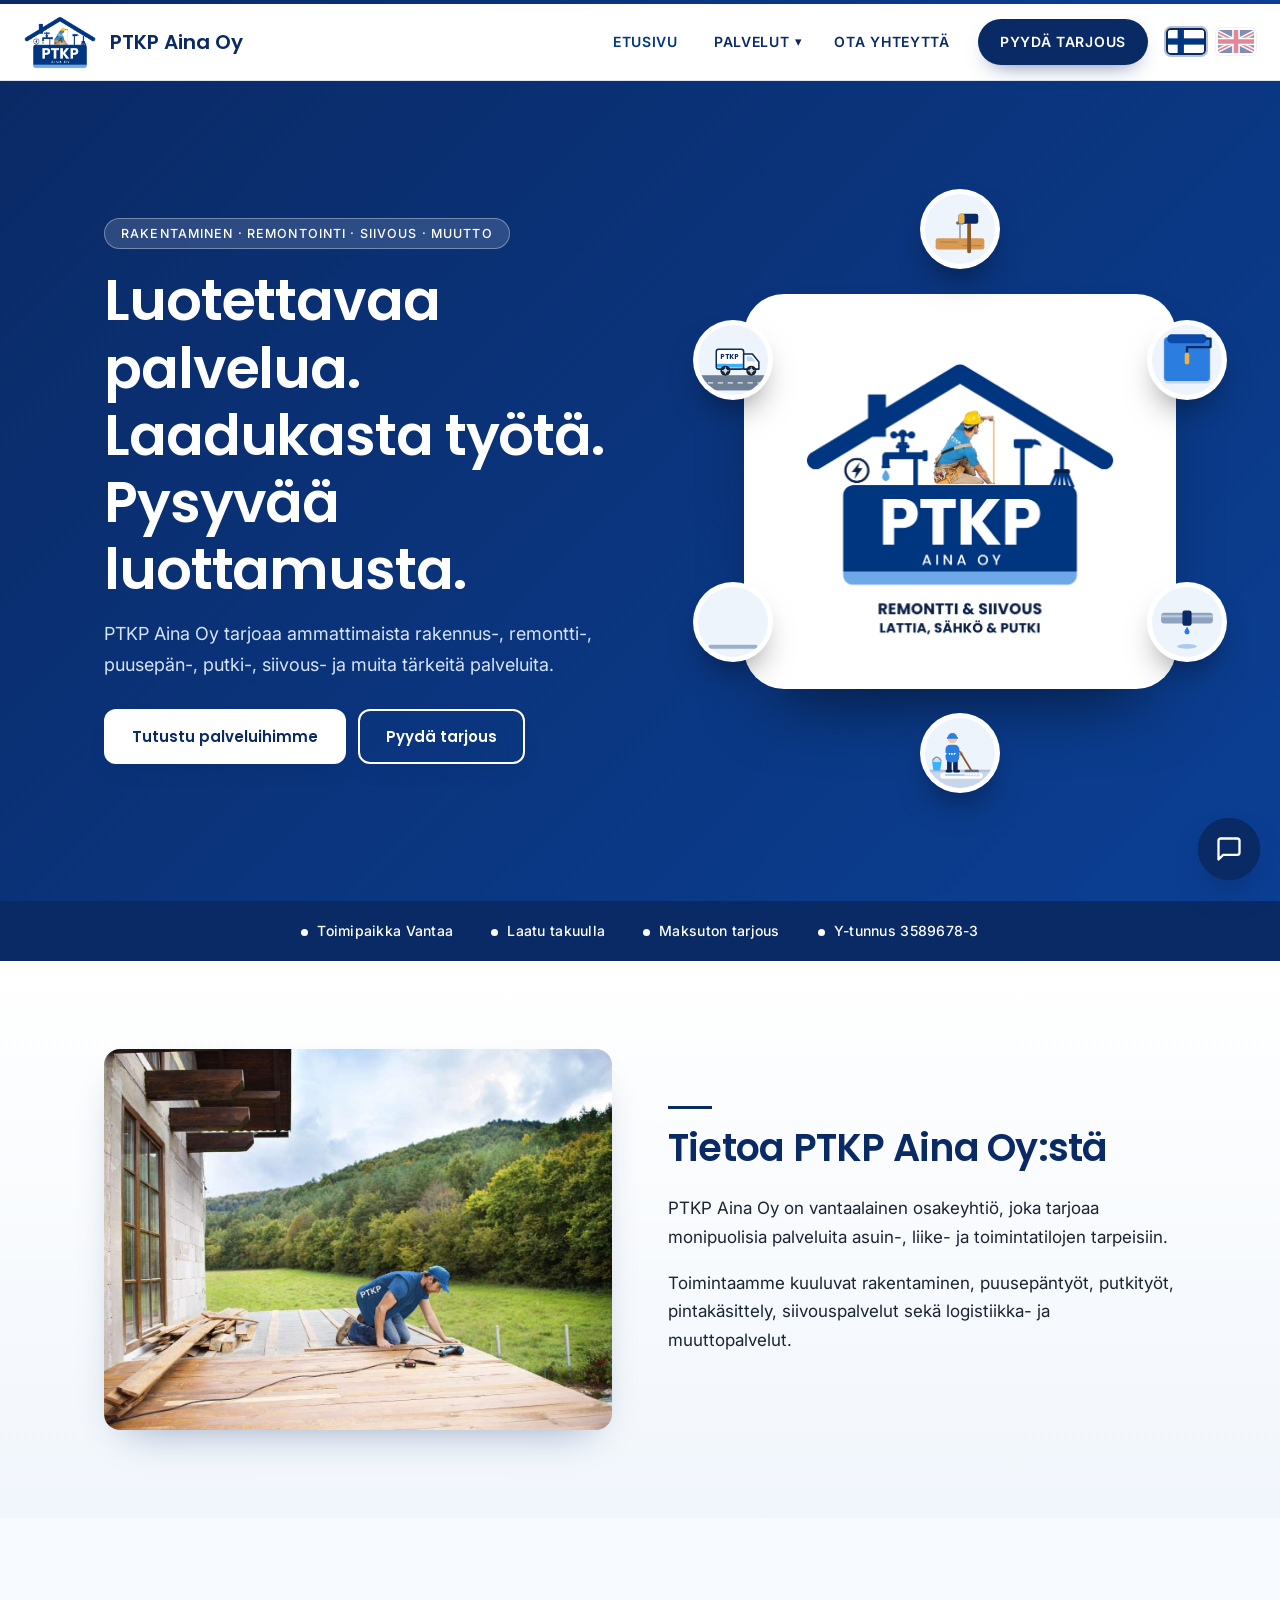
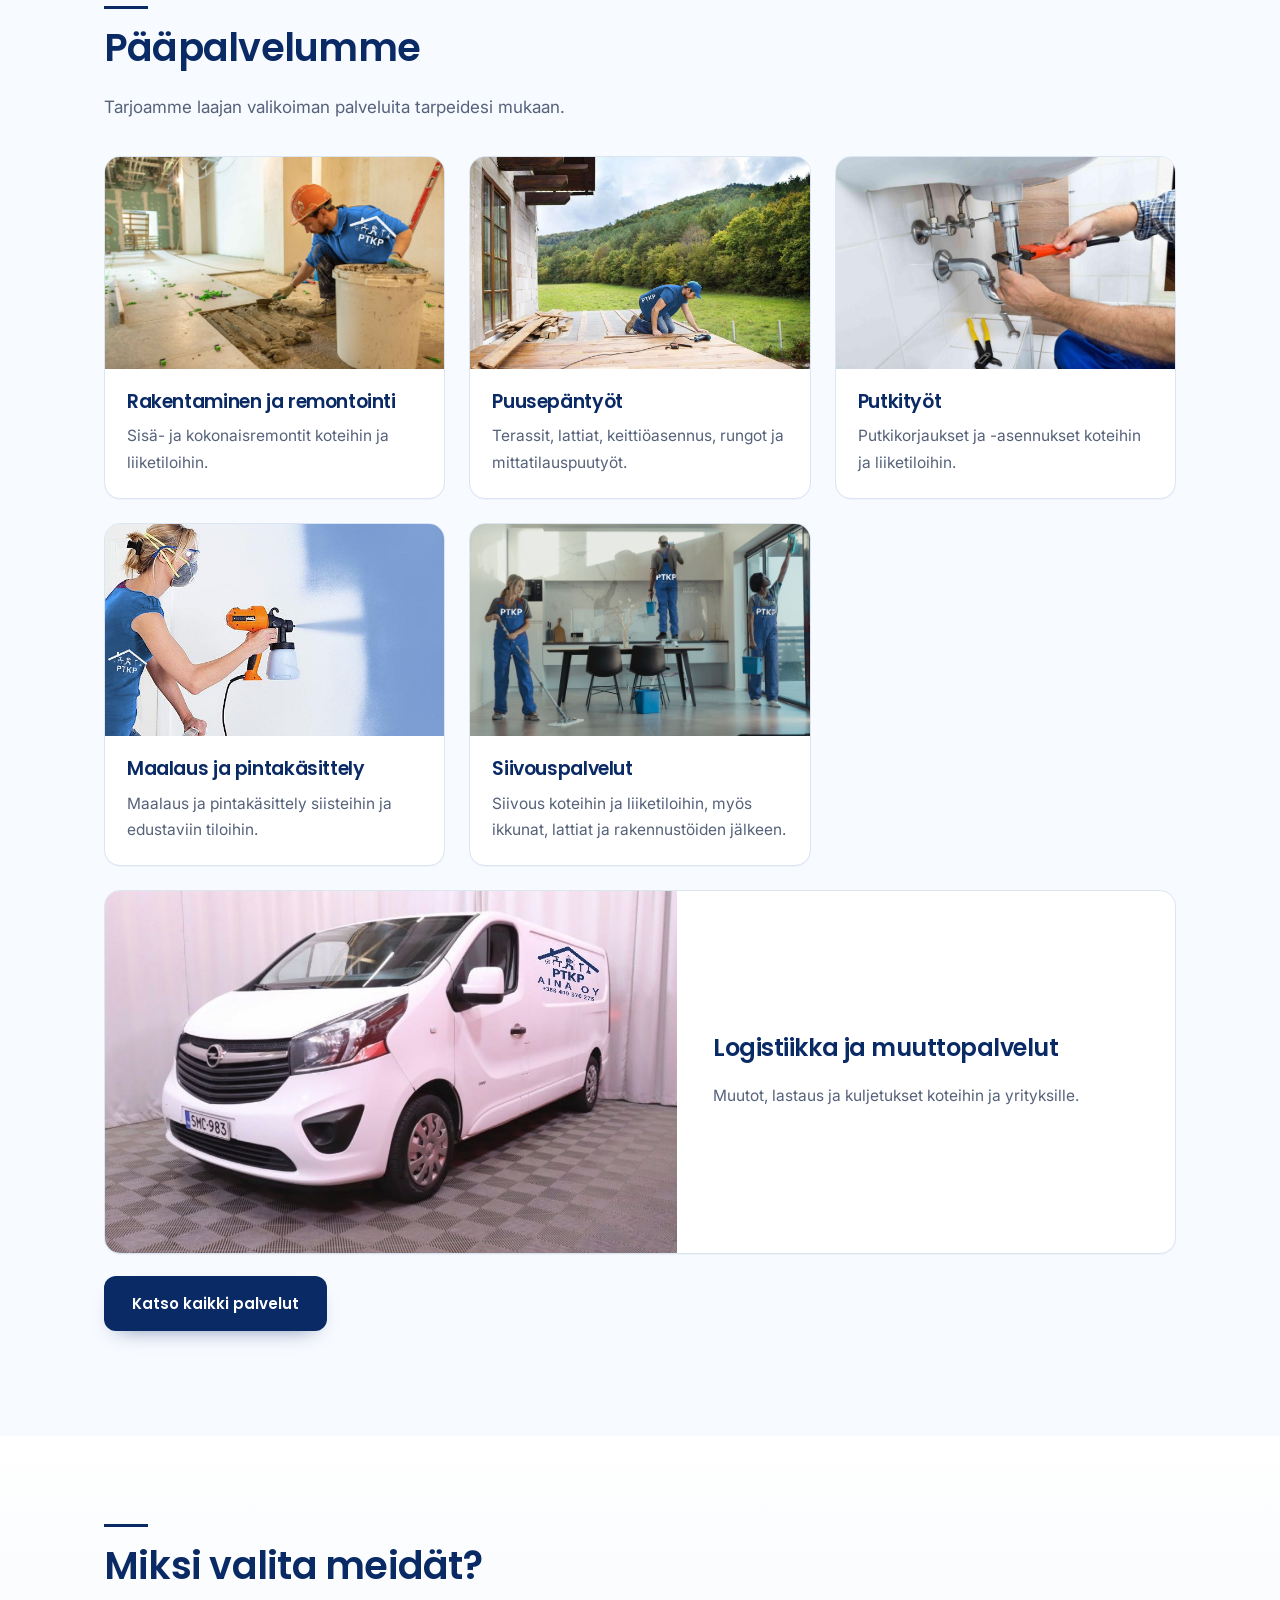
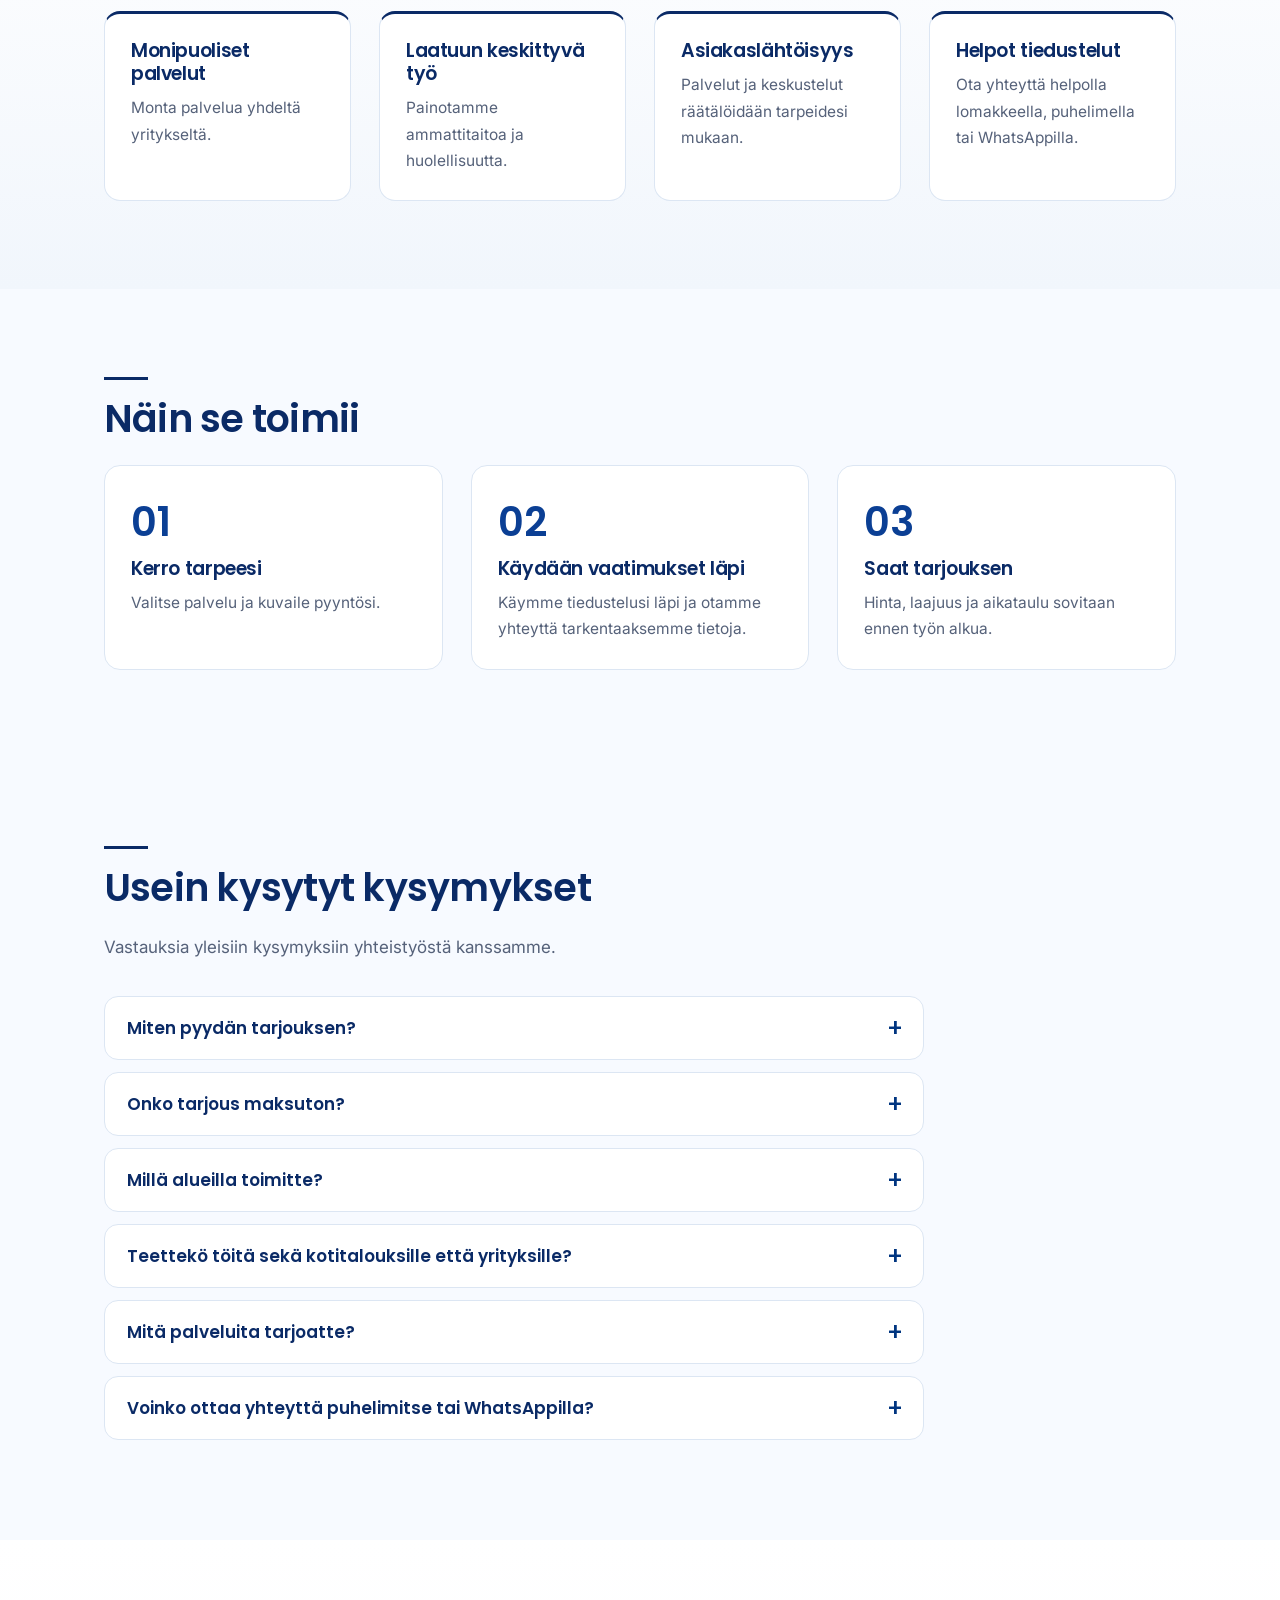
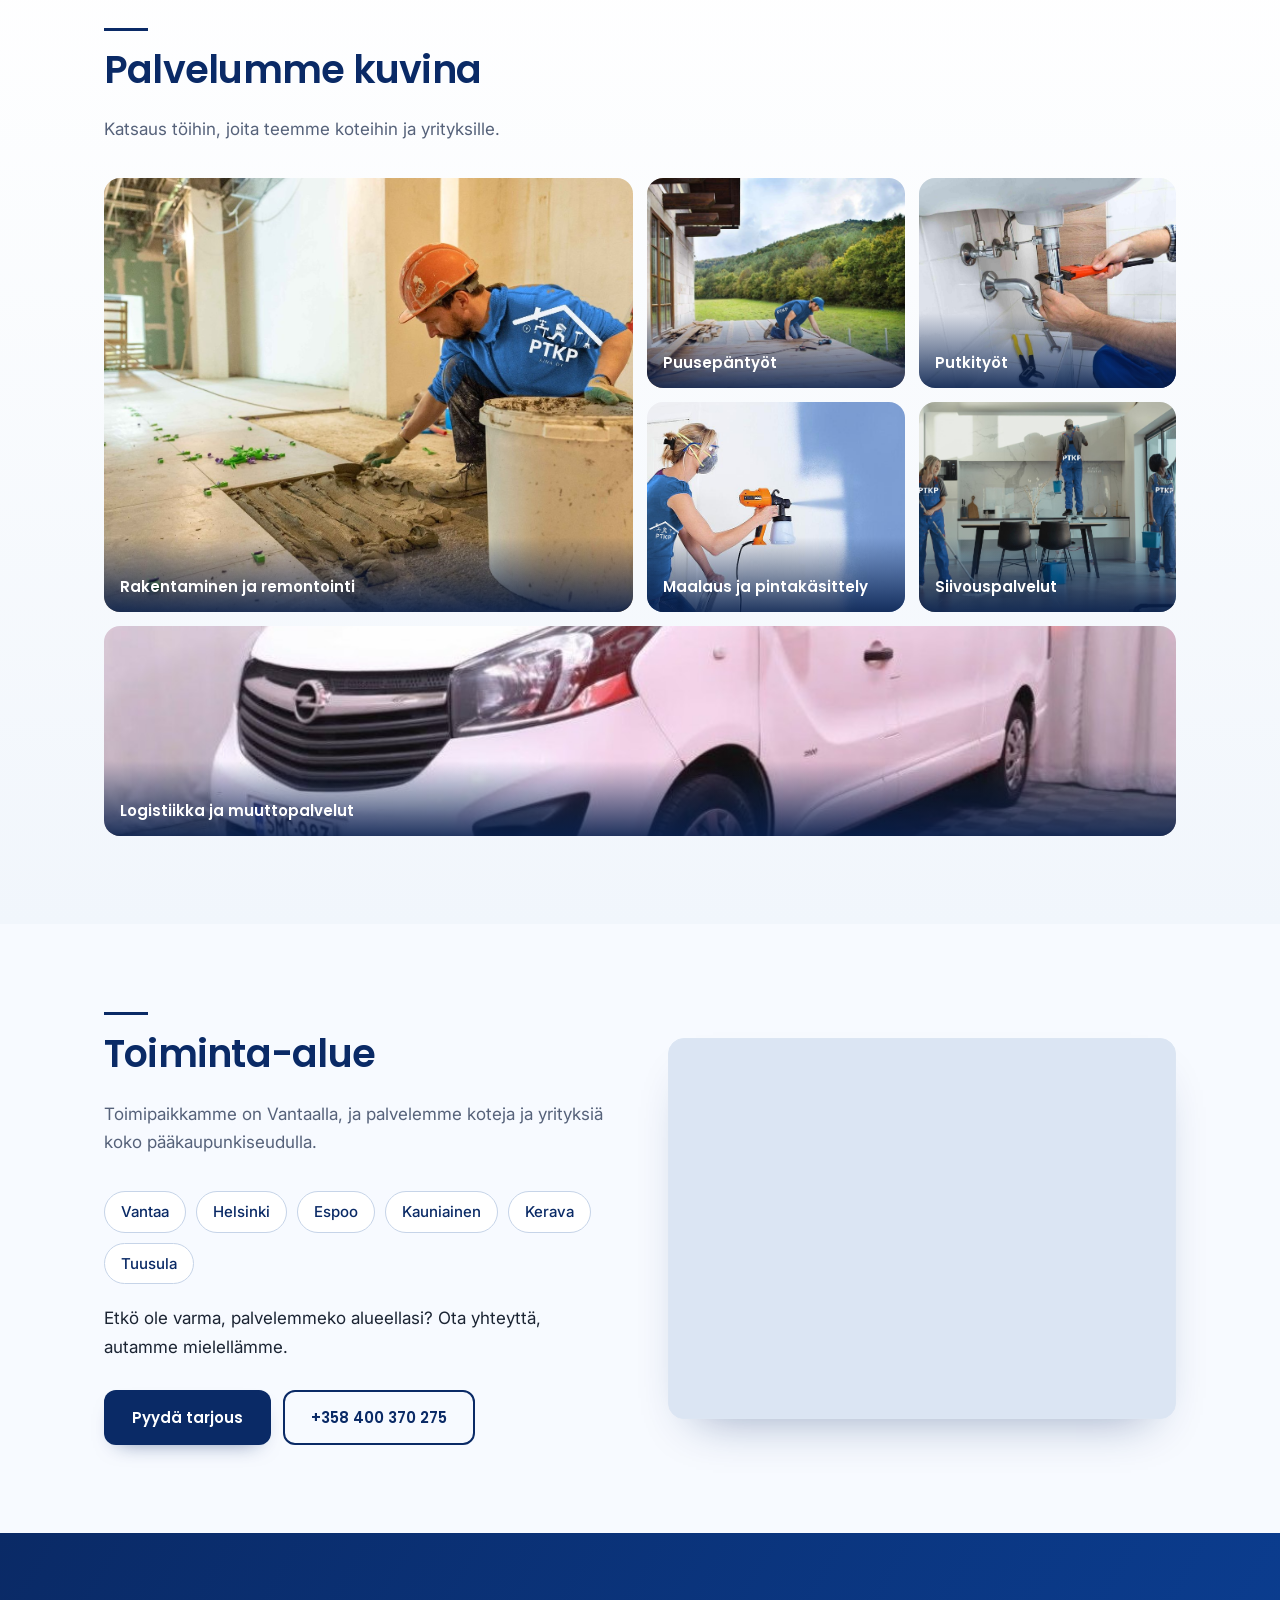
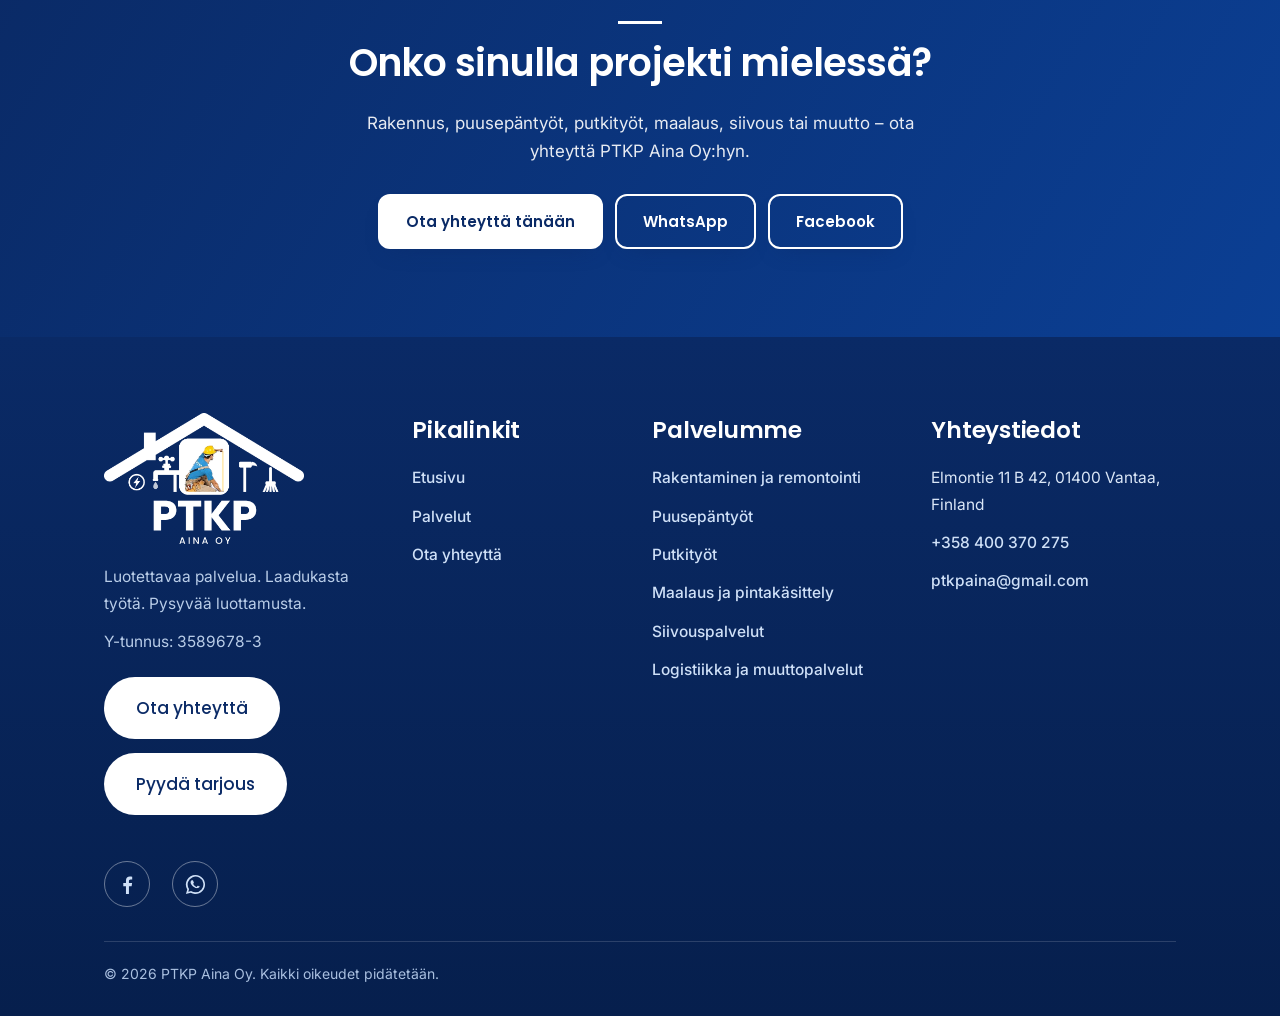
==== commit e159b5e4: "Add the company Facebook page link (site buttons + search data) Co-Authored-By: Claude Sonnet 5.5 <n" ====
--- a/index.html
+++ b/index.html
@@ -3,7 +3,7 @@
 <title>Remontti ja siivous Vantaa – PTKP Aina Oy | Renovation &amp; Cleaning</title><meta name="description" content="PTKP Aina Oy tarjoaa remontti-, puusepän-, putki-, maalaus-, siivous- ja muuttopalveluita Vantaalla ja pääkaupunkiseudulla. Maksuton tarjous. Renovation, plumbing, painting, cleaning and moving services in Vantaa, Finland.">
 <link rel="preconnect" href="https://fonts.googleapis.com"><link rel="preconnect" href="https://fonts.gstatic.com" crossorigin>
 <link rel="stylesheet" href="https://fonts.googleapis.com/css2?family=Inter:wght@400;500;600&family=Poppins:wght@500;600&display=swap">
-<meta name="theme-color" content="#0A2A66"><script type="application/ld+json">{"@context":"https://schema.org","@type":"GeneralContractor","name":"PTKP Aina Oy","description":"Construction, renovation, carpentry, plumbing, painting, cleaning and moving services in Vantaa, Finland.","telephone":"+358400370275","email":"ptkpaina@gmail.com","identifier":"3589678-3","address":{"@type":"PostalAddress","streetAddress":"Elmontie 11 B 42","postalCode":"01400","addressLocality":"Vantaa","addressCountry":"FI"},"areaServed":["Vantaa","Helsinki","Espoo","Kauniainen","Kerava","Tuusula"]}</script>
+<meta name="theme-color" content="#0A2A66"><script type="application/ld+json">{"@context":"https://schema.org","@type":"GeneralContractor","name":"PTKP Aina Oy","description":"Construction, renovation, carpentry, plumbing, painting, cleaning and moving services in Vantaa, Finland.","telephone":"+358400370275","email":"ptkpaina@gmail.com","identifier":"3589678-3","address":{"@type":"PostalAddress","streetAddress":"Elmontie 11 B 42","postalCode":"01400","addressLocality":"Vantaa","addressCountry":"FI"},"sameAs":["https://www.facebook.com/people/PTKP-Aina-oy/61586414819153/"],"areaServed":["Vantaa","Helsinki","Espoo","Kauniainen","Kerava","Tuusula"]}</script>
 <meta property="og:type" content="website"><meta property="og:title" content="Remontti ja siivous Vantaa – PTKP Aina Oy | Renovation &amp; Cleaning"><meta property="og:description" content="PTKP Aina Oy tarjoaa remontti-, puusepän-, putki-, maalaus-, siivous- ja muuttopalveluita Vantaalla ja pääkaupunkiseudulla. Maksuton tarjous. Renovation, plumbing, painting, cleaning and moving services in Vantaa, Finland."><meta property="og:image" content="images/ptkp-logo.png">
 <script type="application/ld+json">{"@context": "https://schema.org", "@type": "FAQPage", "mainEntity": [{"@type": "Question", "name": "How do I request a quote?", "acceptedAnswer": {"@type": "Answer", "text": "Fill in the enquiry form, call us or message us on WhatsApp. We review your request and contact you to clarify the details."}}, {"@type": "Question", "name": "Is the quotation free?", "acceptedAnswer": {"@type": "Answer", "text": "Yes, quotations are free of charge. Pricing, scope and availability are agreed before work starts."}}, {"@type": "Question", "name": "Which areas do you serve?", "acceptedAnswer": {"@type": "Answer", "text": "We are based in Vantaa and serve homes and businesses across the Helsinki metropolitan area. Not sure about your location? Just ask."}}, {"@type": "Question", "name": "Do you work for homes and for businesses?", "acceptedAnswer": {"@type": "Answer", "text": "Yes. We carry out work for private homes as well as business premises."}}, {"@type": "Question", "name": "Which services do you offer?", "acceptedAnswer": {"@type": "Answer", "text": "Construction and renovation, carpentry, plumbing, painting and surface finishing, cleaning services, and logistics and moving."}}, {"@type": "Question", "name": "Can I contact you by phone or WhatsApp?", "acceptedAnswer": {"@type": "Answer", "text": "Yes. You can call or message us on +358 400 370 275, or send an email to ptkpaina@gmail.com."}}]}</script><link rel="icon" href="images/ptkp-logo-icon.png" type="image/png"><link rel="stylesheet" href="css/style.css"></head><body><header class="site-header"><div class="wrap bar"><a class="brand" href="index.html"><img src="images/ptkp-logo-icon.png" alt="PTKP Aina Oy logo"><span>PTKP Aina Oy<small>Remontti, siivous &amp; muutto</small></span></a>
 <button class="menu" aria-label="Menu" aria-expanded="false">☰</button>
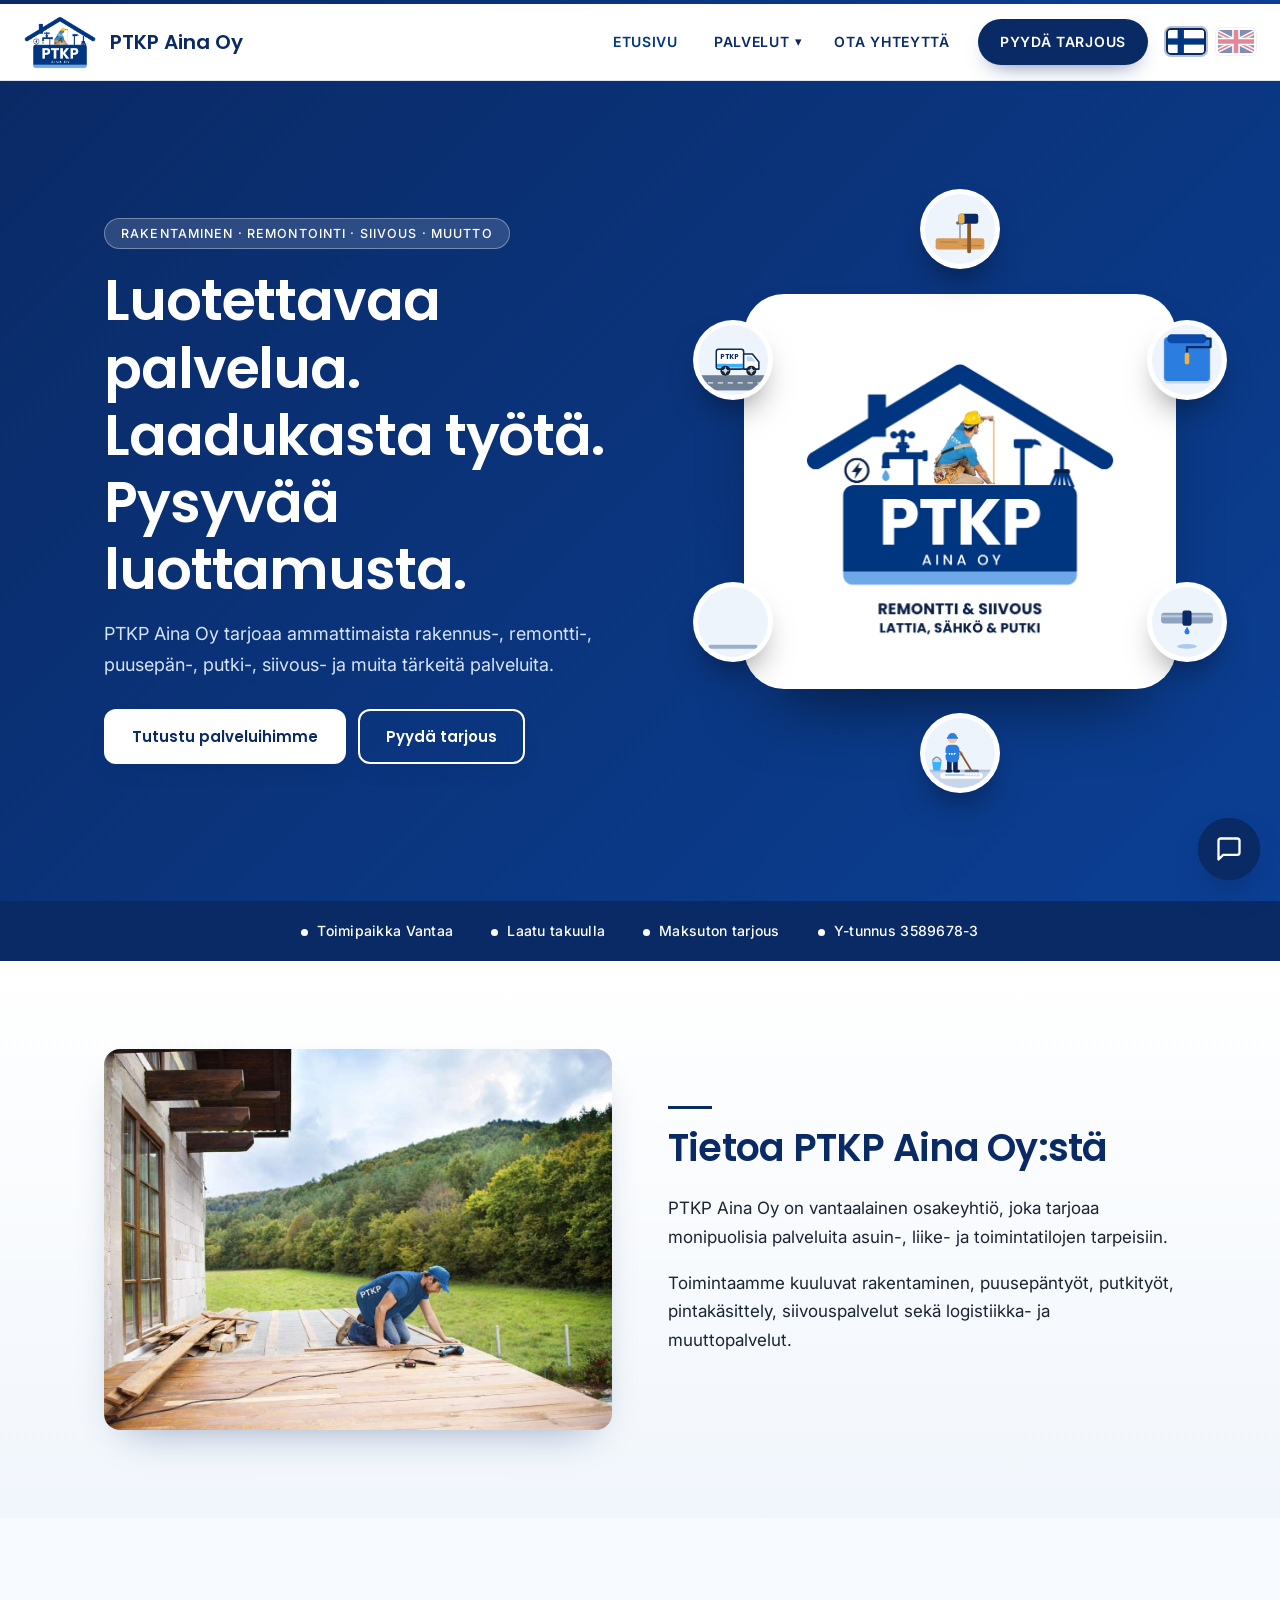
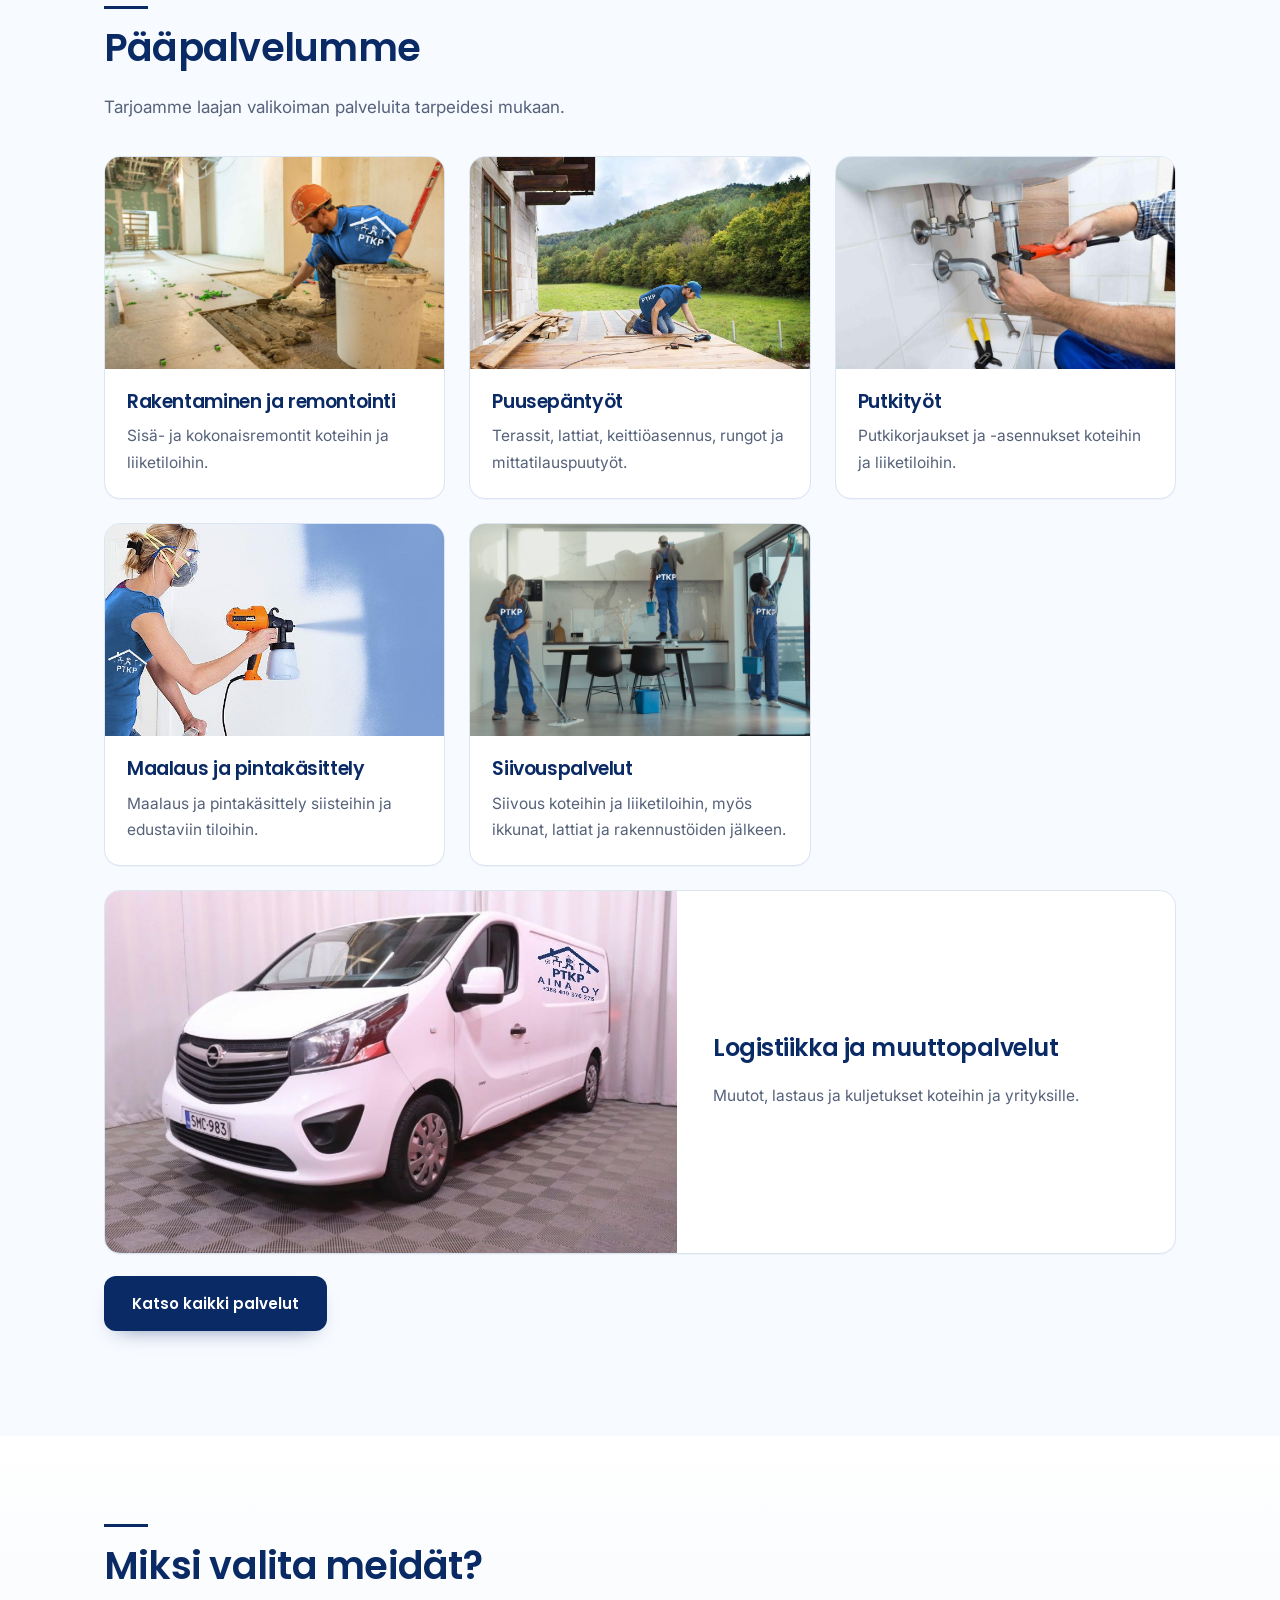
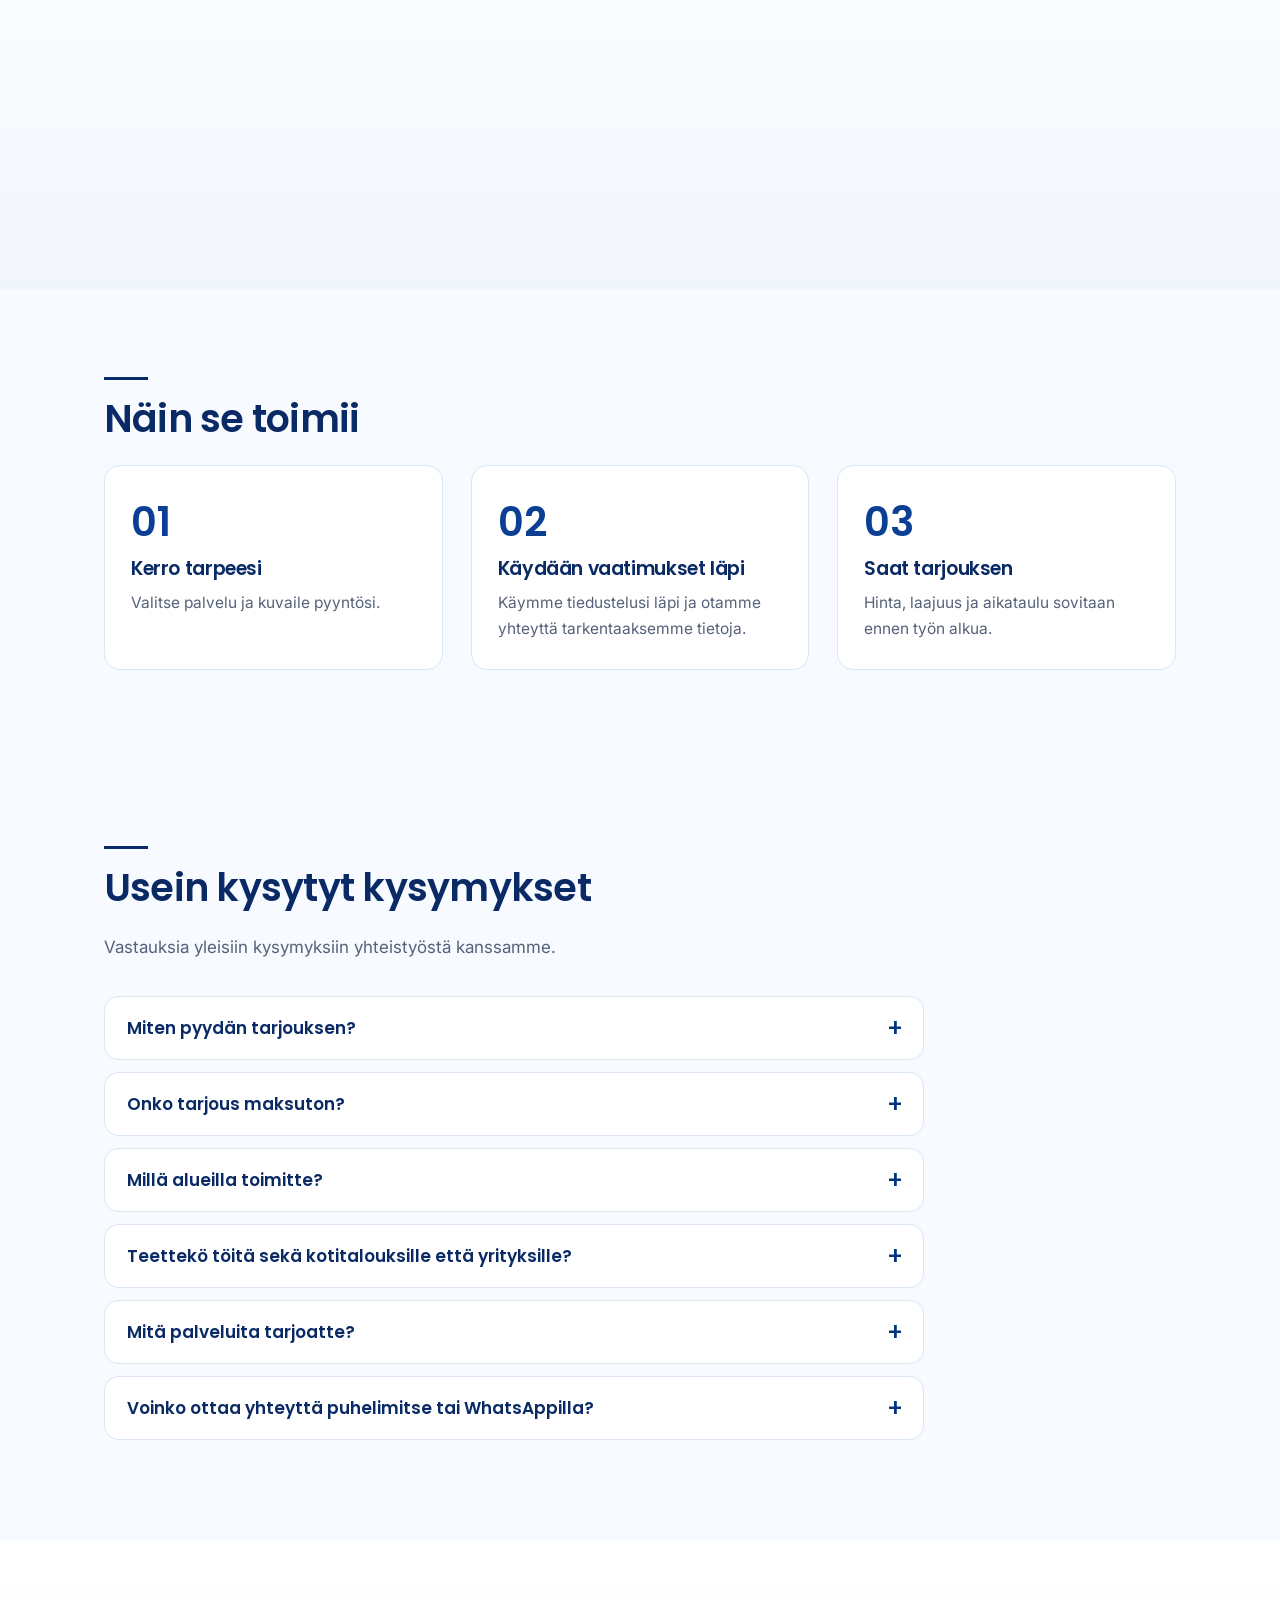
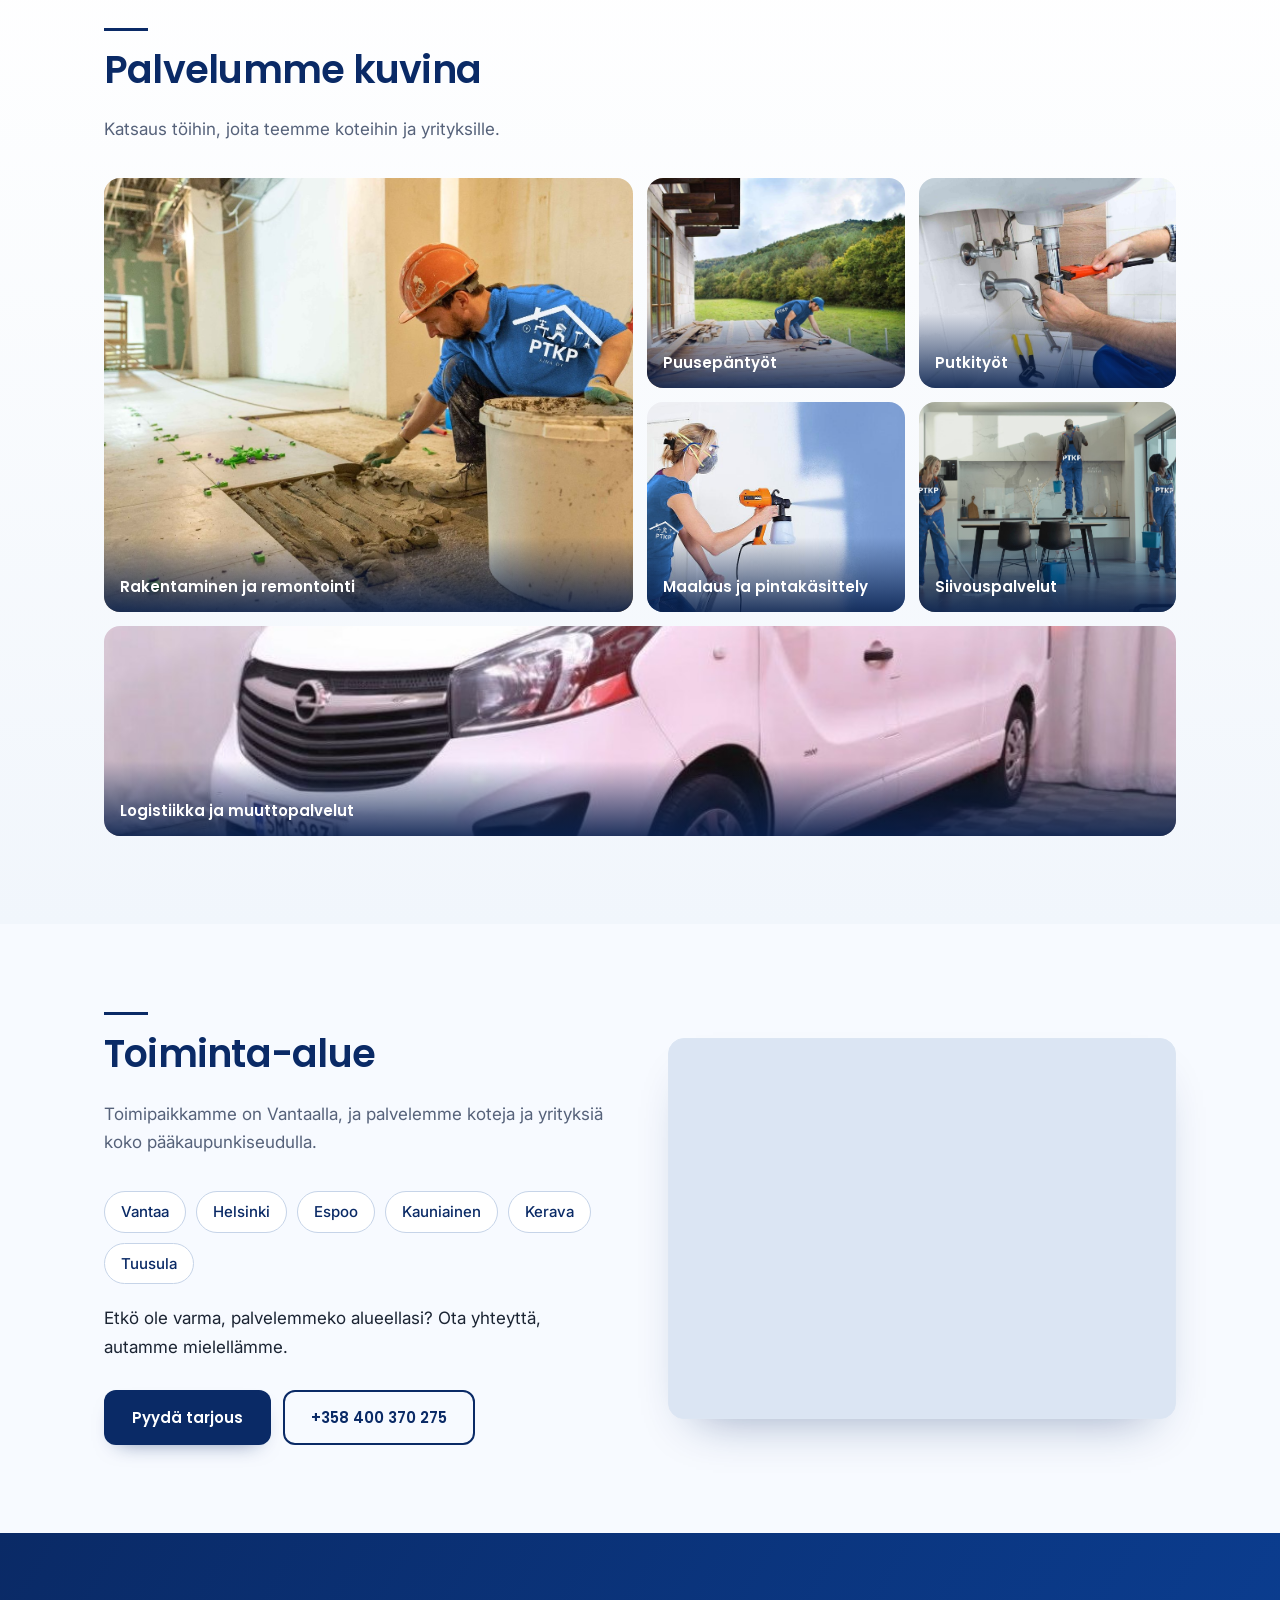
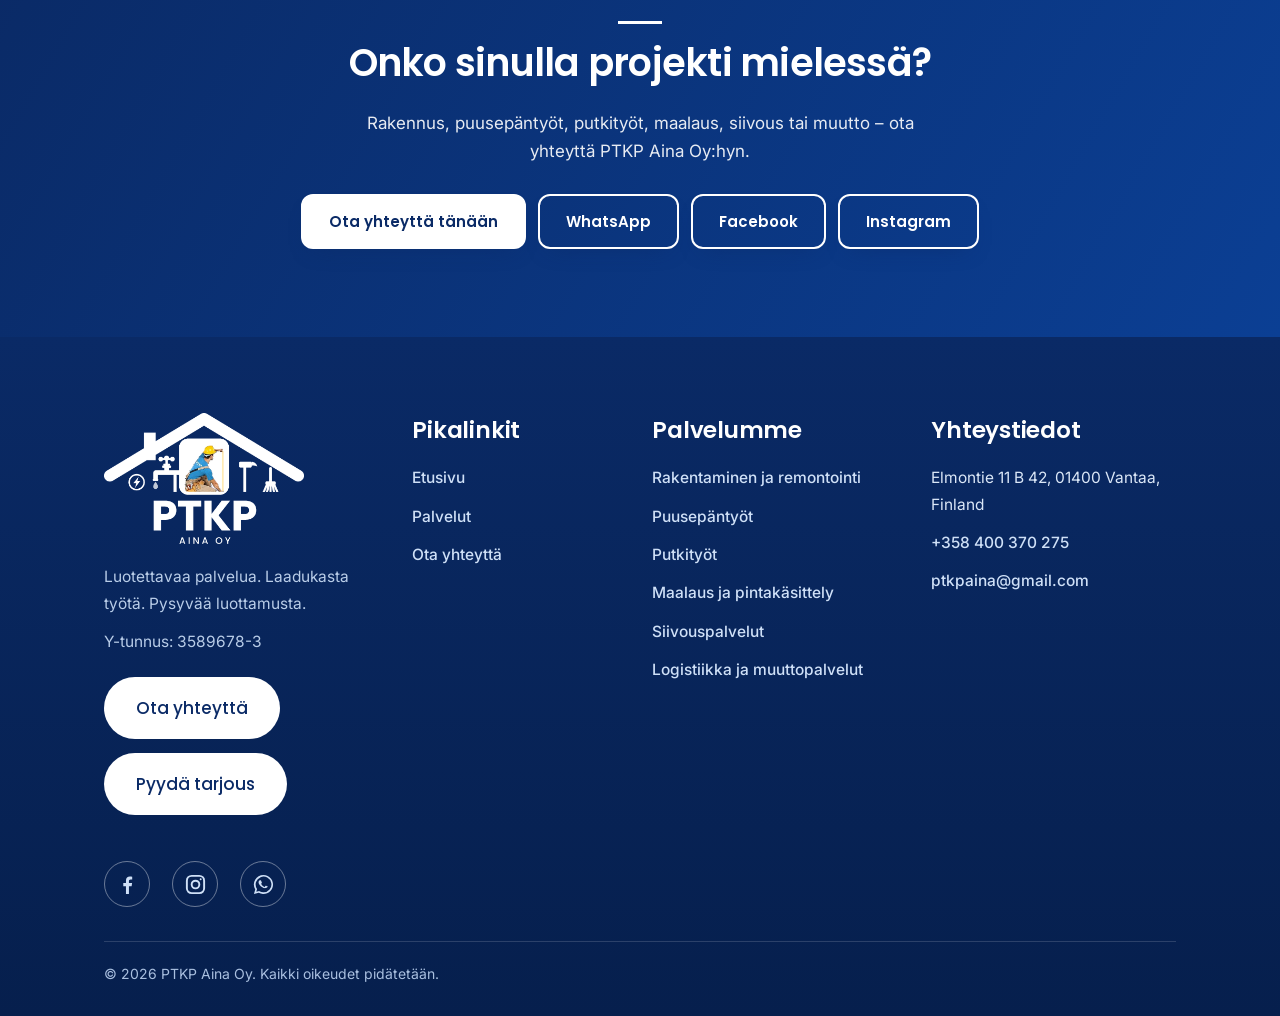
==== commit 832c9f52: "Add the company Instagram profile link (site buttons + search data) Co-Authored-By: Claude Sonnet 5." ====
--- a/index.html
+++ b/index.html
@@ -3,7 +3,7 @@
 <title>Remontti ja siivous Vantaa – PTKP Aina Oy | Renovation &amp; Cleaning</title><meta name="description" content="PTKP Aina Oy tarjoaa remontti-, puusepän-, putki-, maalaus-, siivous- ja muuttopalveluita Vantaalla ja pääkaupunkiseudulla. Maksuton tarjous. Renovation, plumbing, painting, cleaning and moving services in Vantaa, Finland.">
 <link rel="preconnect" href="https://fonts.googleapis.com"><link rel="preconnect" href="https://fonts.gstatic.com" crossorigin>
 <link rel="stylesheet" href="https://fonts.googleapis.com/css2?family=Inter:wght@400;500;600&family=Poppins:wght@500;600&display=swap">
-<meta name="theme-color" content="#0A2A66"><script type="application/ld+json">{"@context":"https://schema.org","@type":"GeneralContractor","name":"PTKP Aina Oy","description":"Construction, renovation, carpentry, plumbing, painting, cleaning and moving services in Vantaa, Finland.","telephone":"+358400370275","email":"ptkpaina@gmail.com","identifier":"3589678-3","address":{"@type":"PostalAddress","streetAddress":"Elmontie 11 B 42","postalCode":"01400","addressLocality":"Vantaa","addressCountry":"FI"},"sameAs":["https://www.facebook.com/people/PTKP-Aina-oy/61586414819153/"],"areaServed":["Vantaa","Helsinki","Espoo","Kauniainen","Kerava","Tuusula"]}</script>
+<meta name="theme-color" content="#0A2A66"><script type="application/ld+json">{"@context":"https://schema.org","@type":"GeneralContractor","name":"PTKP Aina Oy","description":"Construction, renovation, carpentry, plumbing, painting, cleaning and moving services in Vantaa, Finland.","telephone":"+358400370275","email":"ptkpaina@gmail.com","identifier":"3589678-3","address":{"@type":"PostalAddress","streetAddress":"Elmontie 11 B 42","postalCode":"01400","addressLocality":"Vantaa","addressCountry":"FI"},"sameAs":["https://www.facebook.com/people/PTKP-Aina-oy/61586414819153/","https://www.instagram.com/ptkp_ainaoy/"],"areaServed":["Vantaa","Helsinki","Espoo","Kauniainen","Kerava","Tuusula"]}</script>
 <meta property="og:type" content="website"><meta property="og:title" content="Remontti ja siivous Vantaa – PTKP Aina Oy | Renovation &amp; Cleaning"><meta property="og:description" content="PTKP Aina Oy tarjoaa remontti-, puusepän-, putki-, maalaus-, siivous- ja muuttopalveluita Vantaalla ja pääkaupunkiseudulla. Maksuton tarjous. Renovation, plumbing, painting, cleaning and moving services in Vantaa, Finland."><meta property="og:image" content="images/ptkp-logo.png">
 <script type="application/ld+json">{"@context": "https://schema.org", "@type": "FAQPage", "mainEntity": [{"@type": "Question", "name": "How do I request a quote?", "acceptedAnswer": {"@type": "Answer", "text": "Fill in the enquiry form, call us or message us on WhatsApp. We review your request and contact you to clarify the details."}}, {"@type": "Question", "name": "Is the quotation free?", "acceptedAnswer": {"@type": "Answer", "text": "Yes, quotations are free of charge. Pricing, scope and availability are agreed before work starts."}}, {"@type": "Question", "name": "Which areas do you serve?", "acceptedAnswer": {"@type": "Answer", "text": "We are based in Vantaa and serve homes and businesses across the Helsinki metropolitan area. Not sure about your location? Just ask."}}, {"@type": "Question", "name": "Do you work for homes and for businesses?", "acceptedAnswer": {"@type": "Answer", "text": "Yes. We carry out work for private homes as well as business premises."}}, {"@type": "Question", "name": "Which services do you offer?", "acceptedAnswer": {"@type": "Answer", "text": "Construction and renovation, carpentry, plumbing, painting and surface finishing, cleaning services, and logistics and moving."}}, {"@type": "Question", "name": "Can I contact you by phone or WhatsApp?", "acceptedAnswer": {"@type": "Answer", "text": "Yes. You can call or message us on +358 400 370 275, or send an email to ptkpaina@gmail.com."}}]}</script><link rel="icon" href="images/ptkp-logo-icon.png" type="image/png"><link rel="stylesheet" href="css/style.css"></head><body><header class="site-header"><div class="wrap bar"><a class="brand" href="index.html"><img src="images/ptkp-logo-icon.png" alt="PTKP Aina Oy logo"><span>PTKP Aina Oy<small>Remontti, siivous &amp; muutto</small></span></a>
 <button class="menu" aria-label="Menu" aria-expanded="false">☰</button>
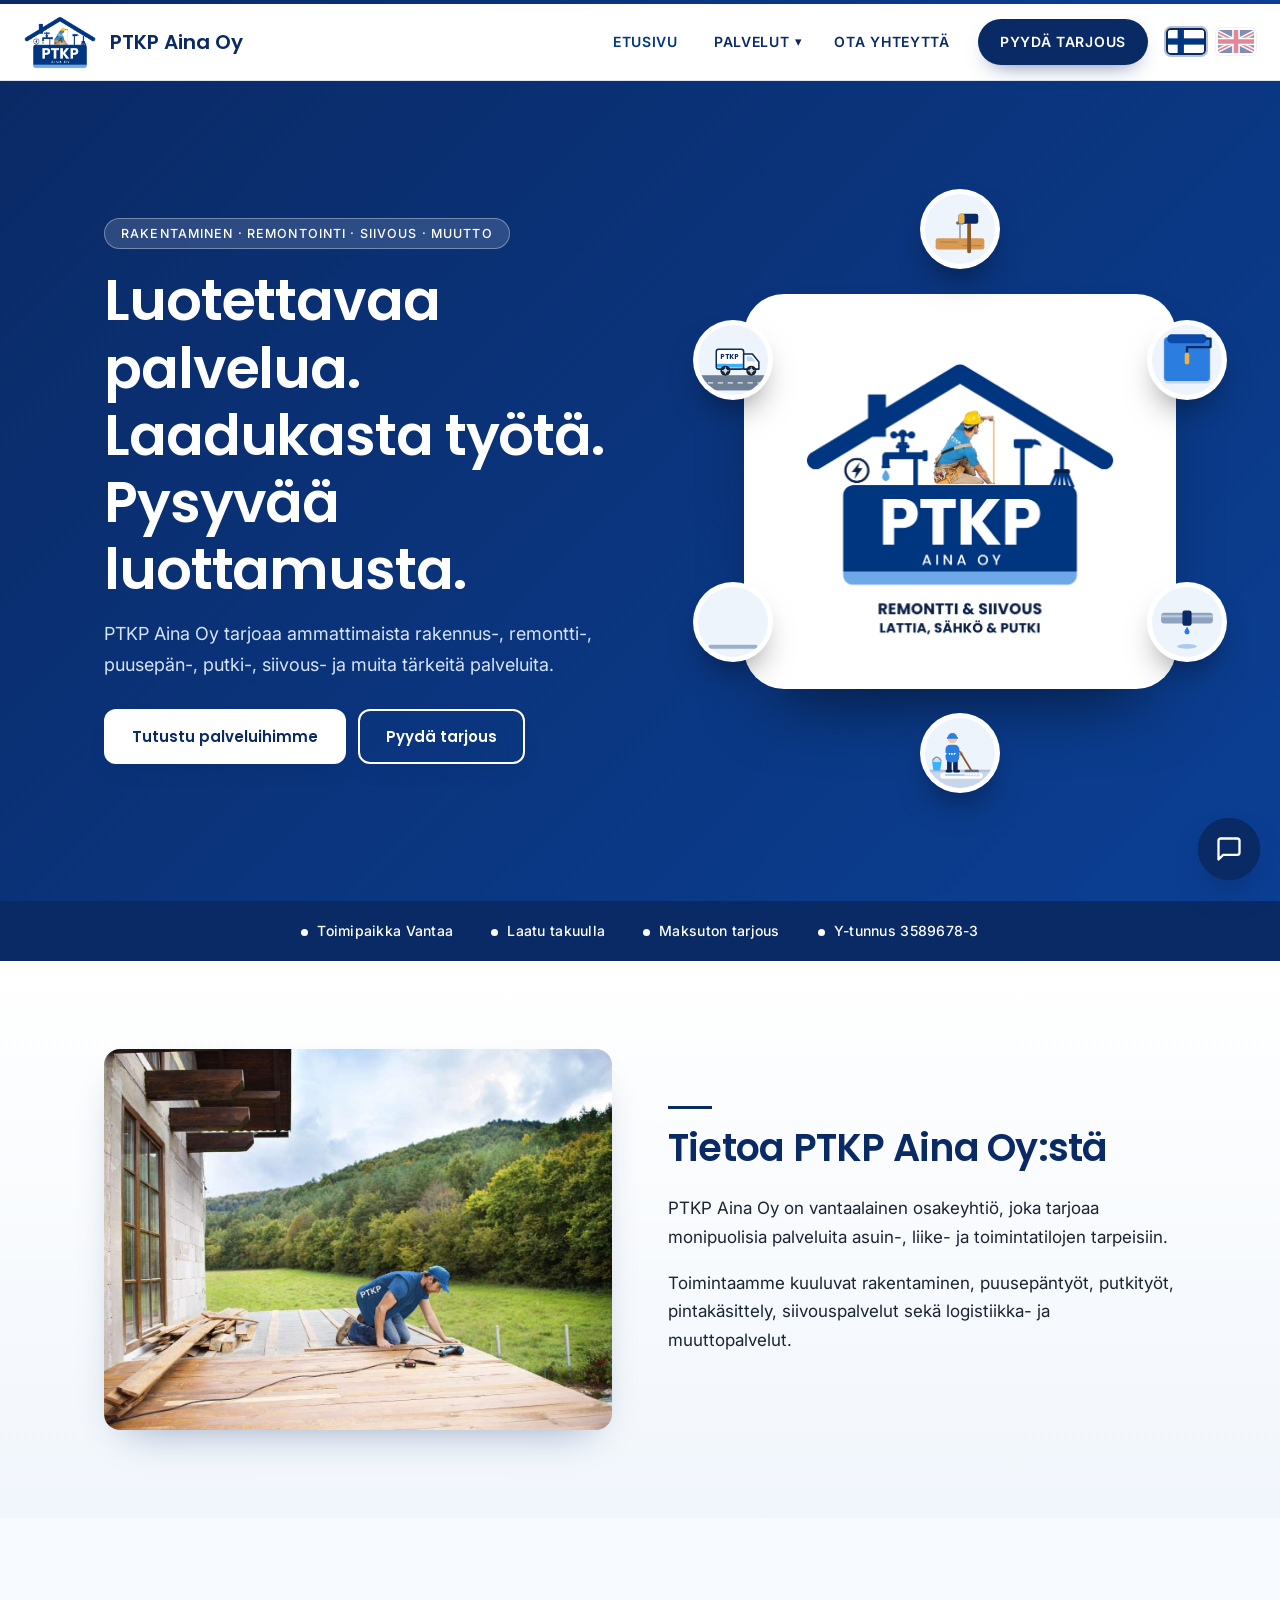
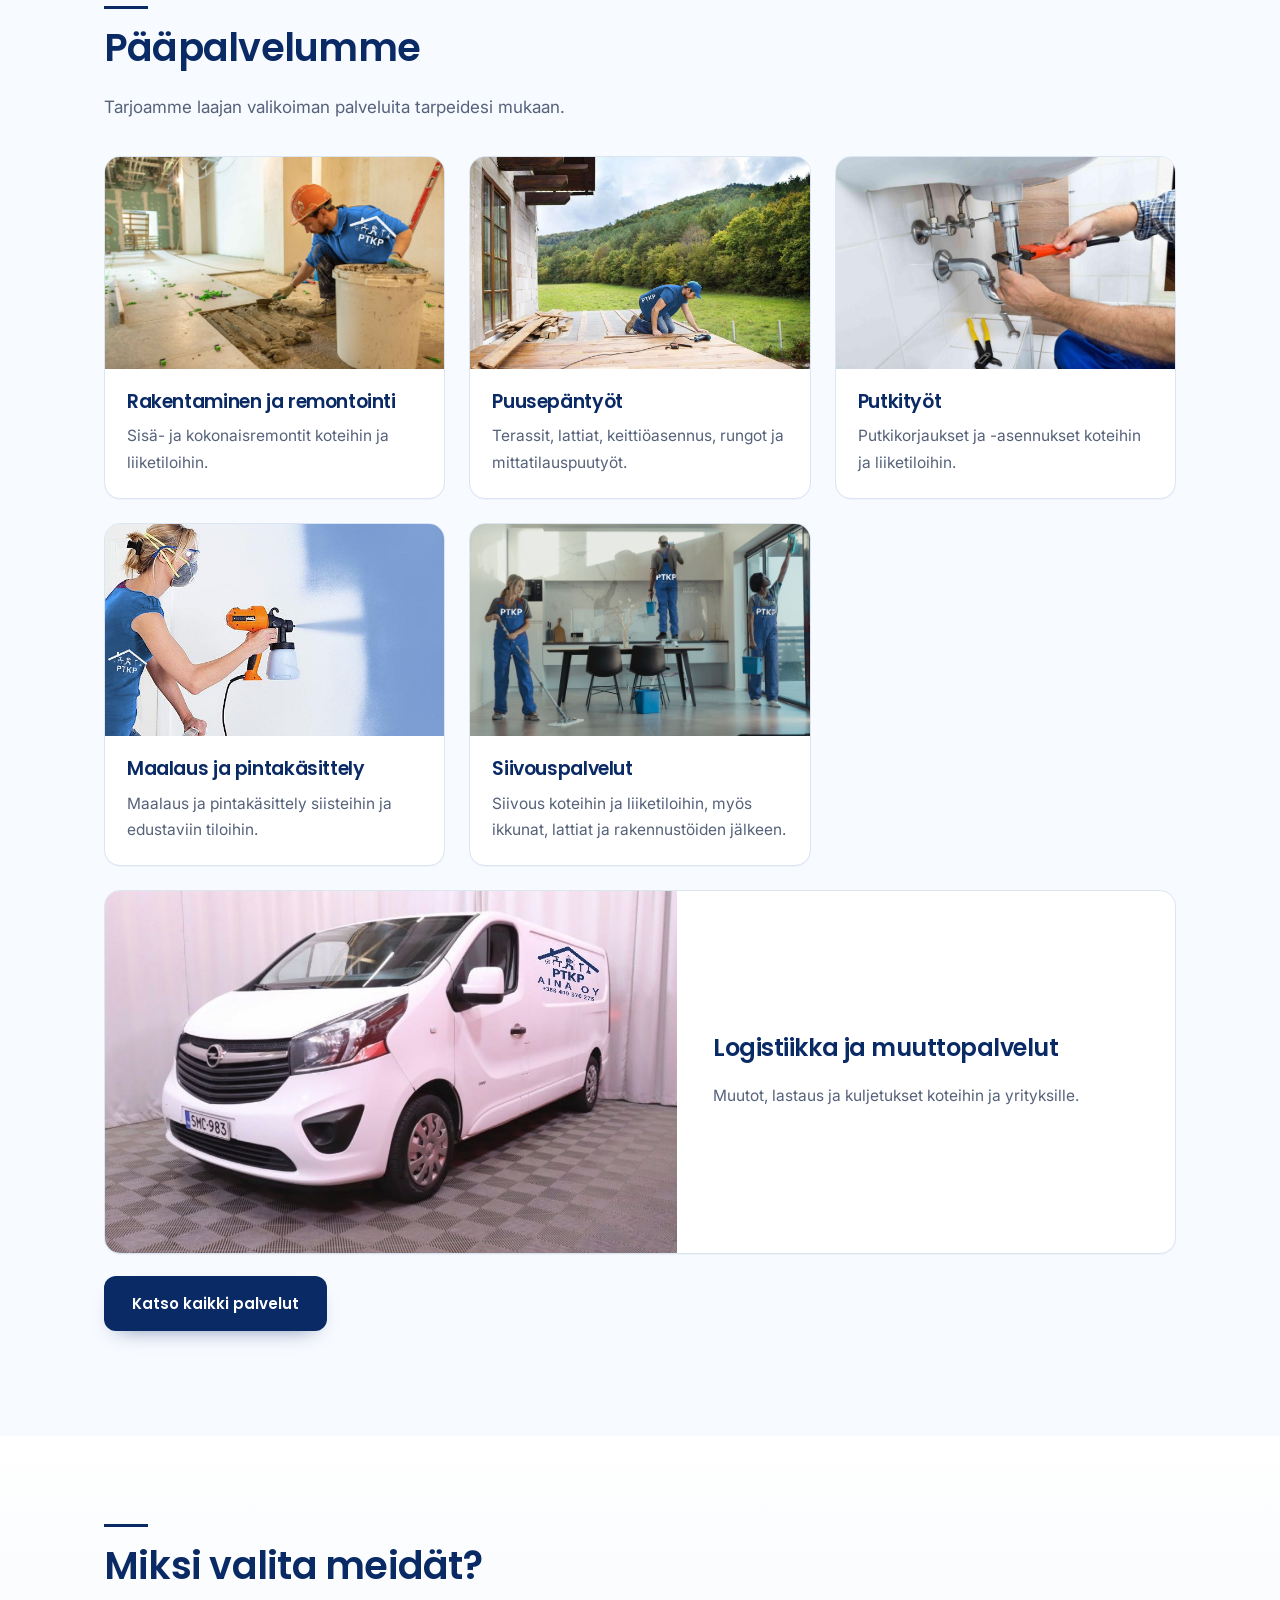
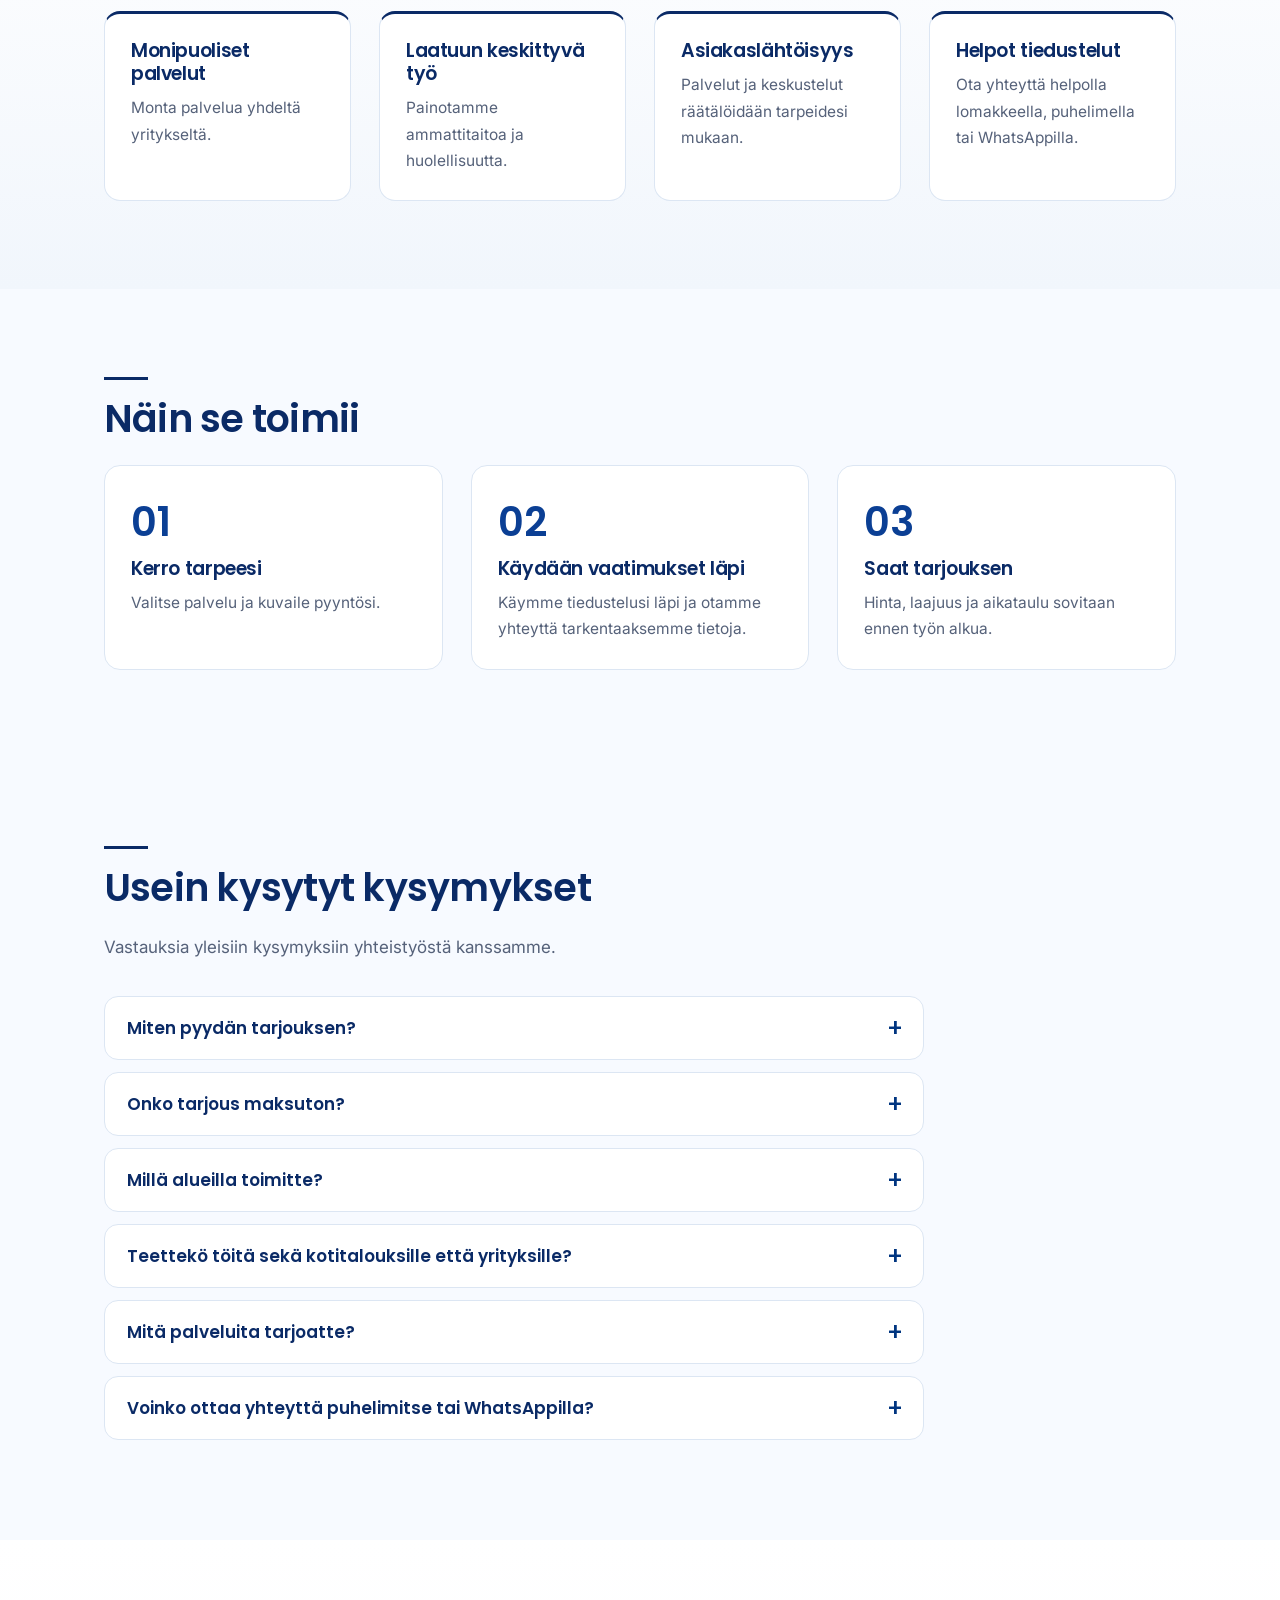
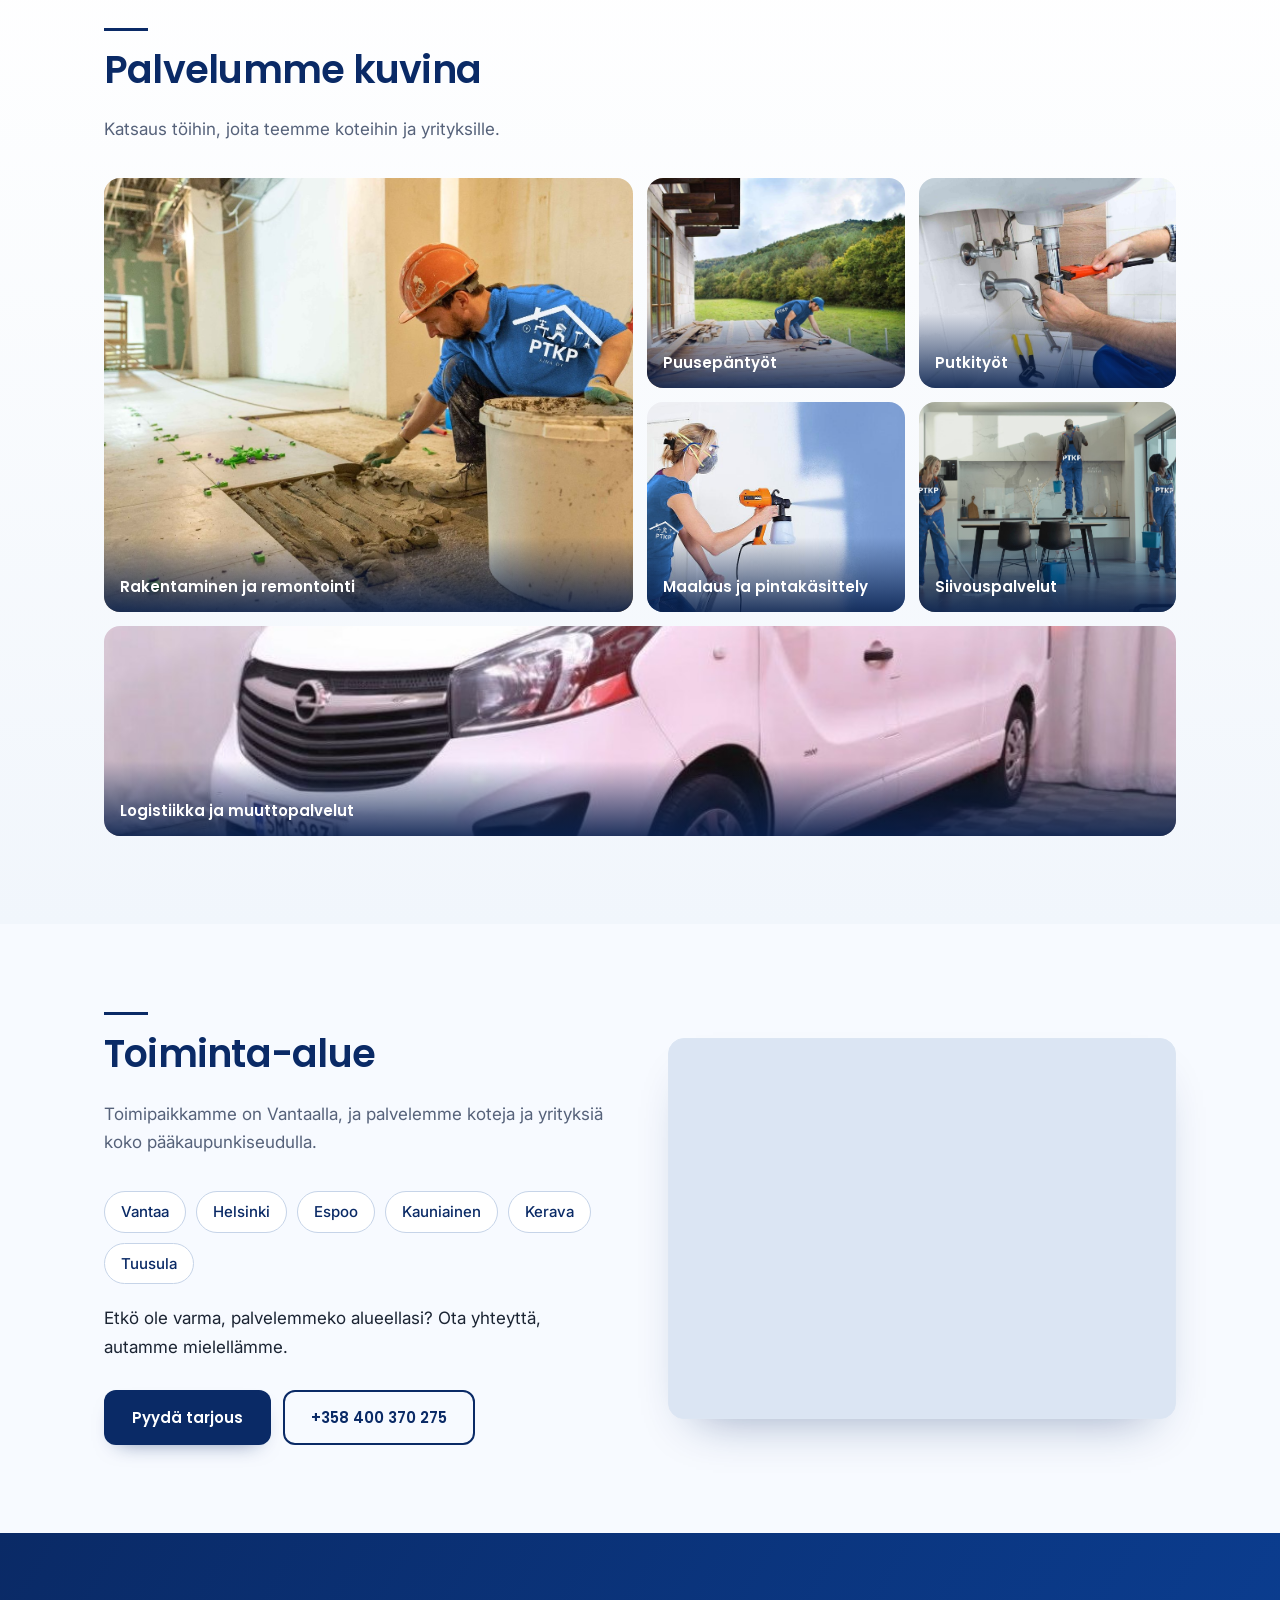
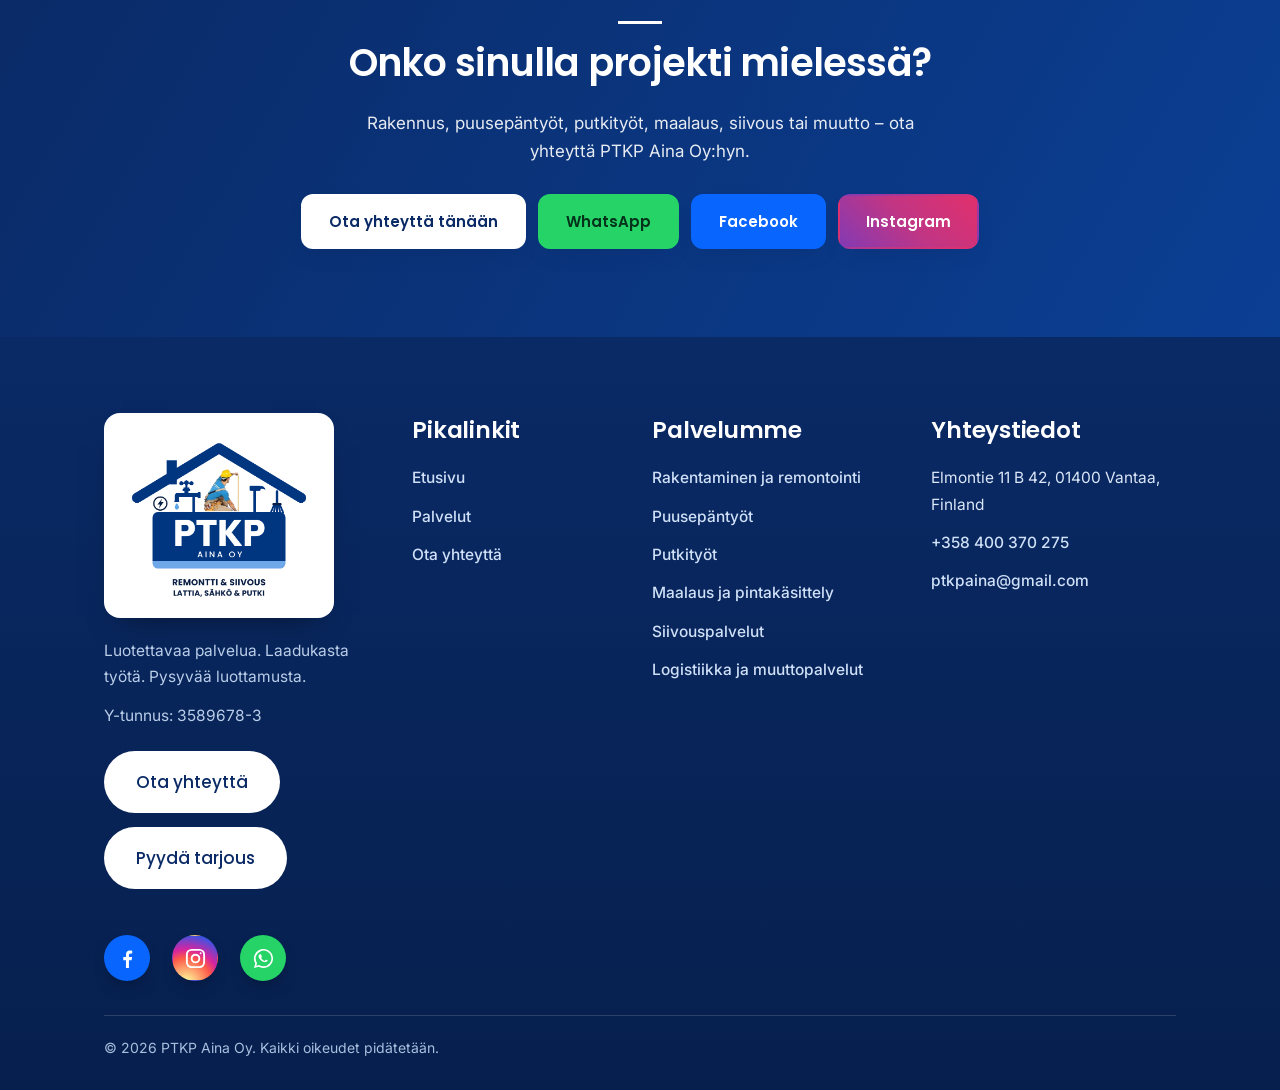
==== commit 8b75645b: "Footer: use the original full-colour logo on a white card Co-Authored-By: Claude Sonnet 5.5 <noreply" ====
--- a/index.html
+++ b/index.html
@@ -67,7 +67,7 @@
 <dialog class="lb"><button type="button" class="x" aria-label="Close">&times;</button><img alt=""></dialog>
 <section class="band"><div class="wrap"><h2>Have a Project in Mind?</h2><p>Construction, carpentry, plumbing, painting, cleaning or moving – contact PTKP Aina Oy.</p><div class="btns" style="justify-content:center"><a class="btn g" href="contact.html">Contact Us Today</a><a class="btn o" data-wa target="_blank" rel="noopener" href="#">WhatsApp</a><a class="btn o" data-fb target="_blank" rel="noopener" href="#">Facebook</a><a class="btn o" data-ig target="_blank" rel="noopener" href="#">Instagram</a></div></div></section></main><footer class="site-footer"><div class="wrap">
 <div class="ft-grid">
-<div class="ft-brand"><img class="ft-logo" src="images/ptkp-logo-white.png" alt="PTKP Aina Oy"><p>Reliable Services. Quality Work. Lasting Trust.</p><p>Business ID: 3589678-3</p><div class="ft-btns"><a class="btn g ft-cta" href="contact.html">Contact Us</a><a class="btn g ft-cta" href="contact.html#enquiry">Request a Quote</a></div></div>
+<div class="ft-brand"><img class="ft-logo" src="images/ptkp-logo.png" alt="PTKP Aina Oy"><p>Reliable Services. Quality Work. Lasting Trust.</p><p>Business ID: 3589678-3</p><div class="ft-btns"><a class="btn g ft-cta" href="contact.html">Contact Us</a><a class="btn g ft-cta" href="contact.html#enquiry">Request a Quote</a></div></div>
 <div><h4>Quick Links</h4><p><a href="index.html">Home</a></p><p><a href="services.html">Services</a></p><p><a href="contact.html">Contact Us</a></p></div>
 <div><h4>Our Services</h4><p><a href="construction.html">Construction &amp; Renovation</a></p><p><a href="carpentry.html">Carpentry</a></p><p><a href="plumbing.html">Plumbing</a></p><p><a href="painting.html">Painting &amp; Surface Finishing</a></p><p><a href="cleaning.html">Cleaning Services</a></p><p><a href="logistics.html">Logistics &amp; Moving</a></p></div>
 <div><h4>Contact</h4><p>Elmontie 11 B 42, 01400 Vantaa, Finland</p><p><a href="tel:+358400370275">+358 400 370 275</a></p><p><a href="mailto:ptkpaina@gmail.com">ptkpaina@gmail.com</a></p></div>
--- a/css/style.css
+++ b/css/style.css
@@ -610,3 +610,24 @@
 /* gallery with 6 photos: the last (wide) one fills the whole bottom row */
 .g-item:nth-child(6):last-child{grid-column:1/-1}
 @media(max-width:720px){.g-item:nth-child(6):last-child{grid-column:1/-1}}
+
+/* ===== social buttons in their original brand colours ===== */
+:root{--fb:#0866FF;--wa:#25D366;--ig:radial-gradient(circle at 30% 107%,#fdf497 0%,#fdf497 5%,#fd5949 45%,#d6249f 60%,#285AEB 90%);--ig-btn:linear-gradient(45deg,#833AB4,#C13584,#E1306C)}
+/* footer icons: coloured circle, white symbol */
+.ft-social a{border-color:transparent;color:#fff;box-shadow:0 8px 18px -10px rgba(0,0,0,.6)}
+.ft-social a[data-fb]{background:var(--fb)}
+.ft-social a[data-ig]{background:var(--ig)}
+.ft-social a[data-wa]{background:var(--wa)}
+.ft-social a:hover{border-color:transparent;color:#fff;transform:translateY(-3px) scale(1.06);filter:brightness(1.08)}
+.ft-social a[data-fb]:hover{background:var(--fb)}.ft-social a[data-ig]:hover{background:var(--ig)}.ft-social a[data-wa]:hover{background:var(--wa)}
+/* buttons on the Contact page and in the home banner */
+a.btn[data-fb],.band a.btn.o[data-fb]{background:var(--fb);border-color:var(--fb);color:#fff}
+a.btn[data-ig],.band a.btn.o[data-ig]{background:var(--ig-btn);border-color:transparent;color:#fff}
+a.btn[data-wa],.band a.btn.o[data-wa]{background:var(--wa);border-color:var(--wa);color:#04321a}
+a.btn[data-fb]:hover,.band a.btn.o[data-fb]:hover{background:var(--fb);border-color:var(--fb);color:#fff;filter:brightness(1.1);transform:translateY(-2px)}
+a.btn[data-ig]:hover,.band a.btn.o[data-ig]:hover{background:var(--ig-btn);border-color:transparent;color:#fff;filter:brightness(1.1);transform:translateY(-2px)}
+a.btn[data-wa]:hover,.band a.btn.o[data-wa]:hover{background:var(--wa);border-color:var(--wa);color:#04321a;filter:brightness(1.06);transform:translateY(-2px)}
+
+/* footer: the original full-colour logo on a white card */
+.ft-logo{width:230px;background:#fff;border-radius:16px;padding:14px 16px;margin:0 0 20px;box-shadow:0 14px 30px -18px rgba(0,0,0,.6)}
+@media(max-width:560px){.ft-logo{width:210px}}
